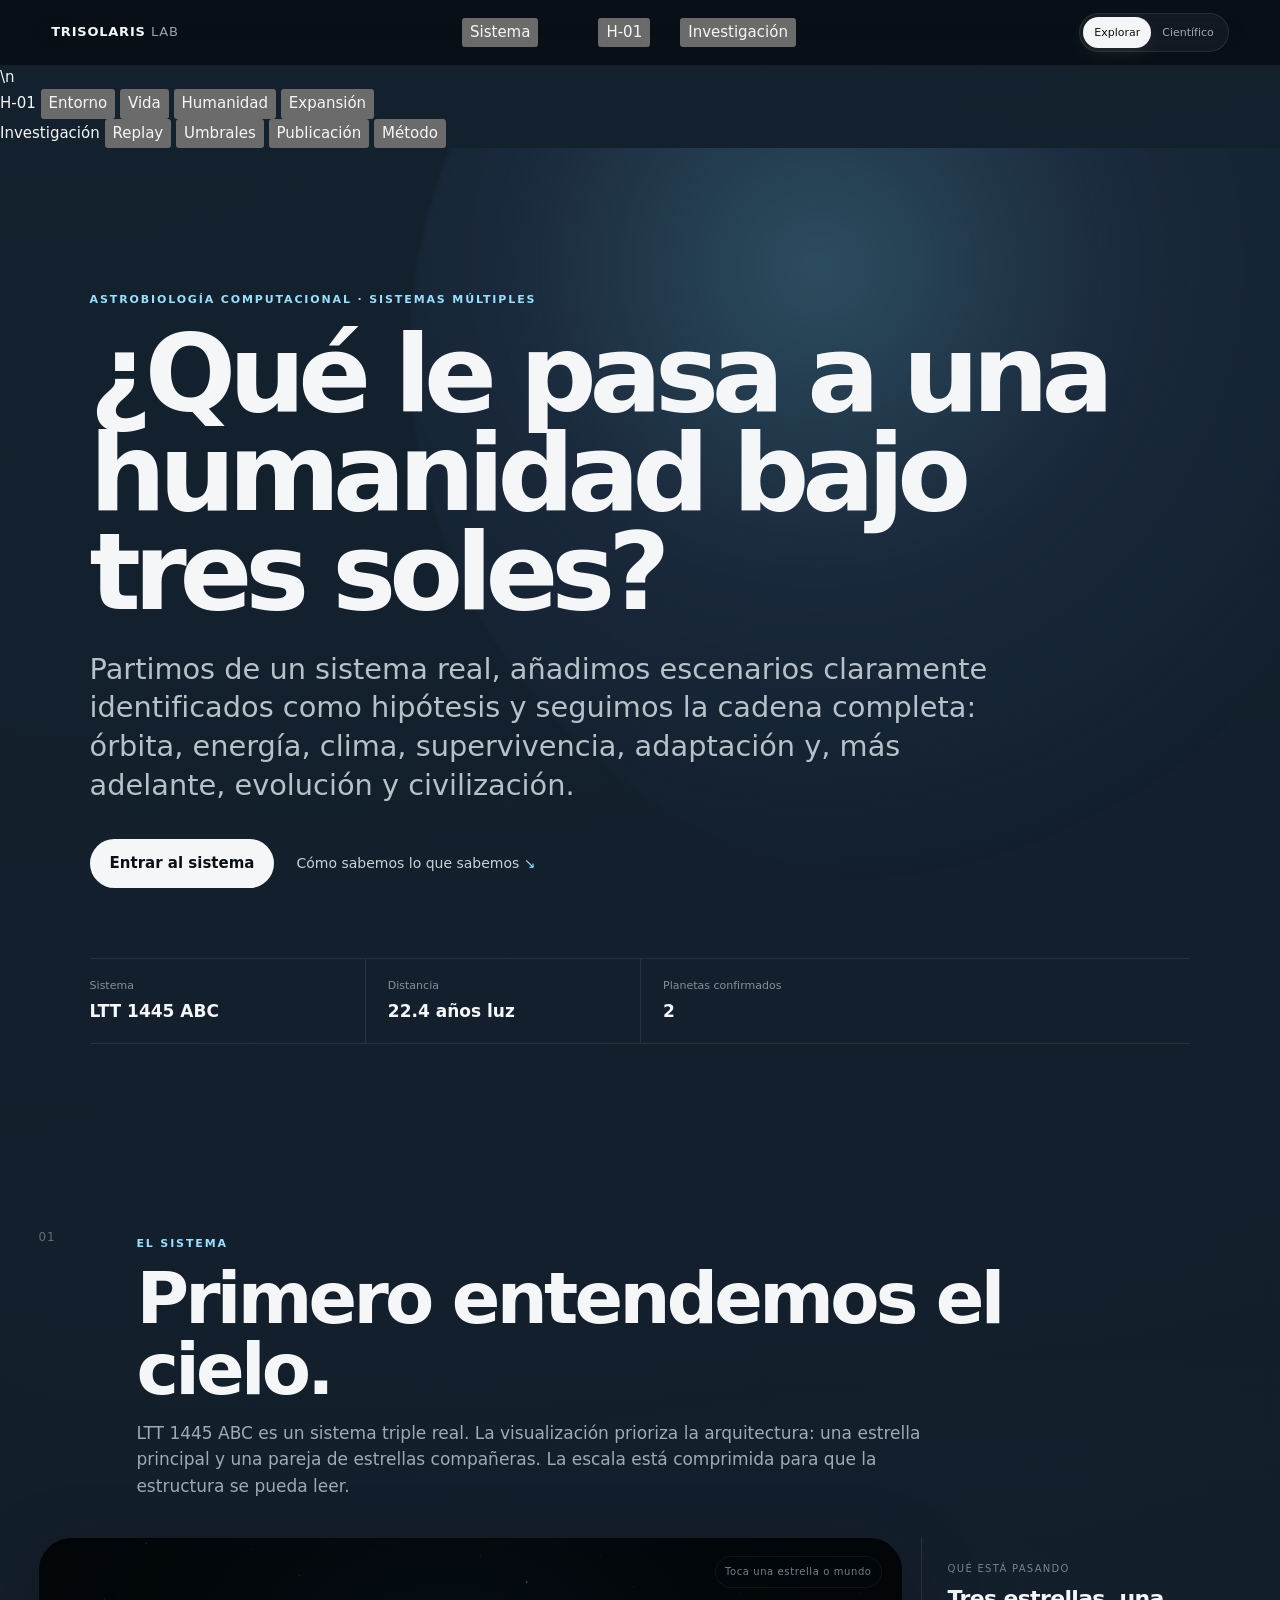
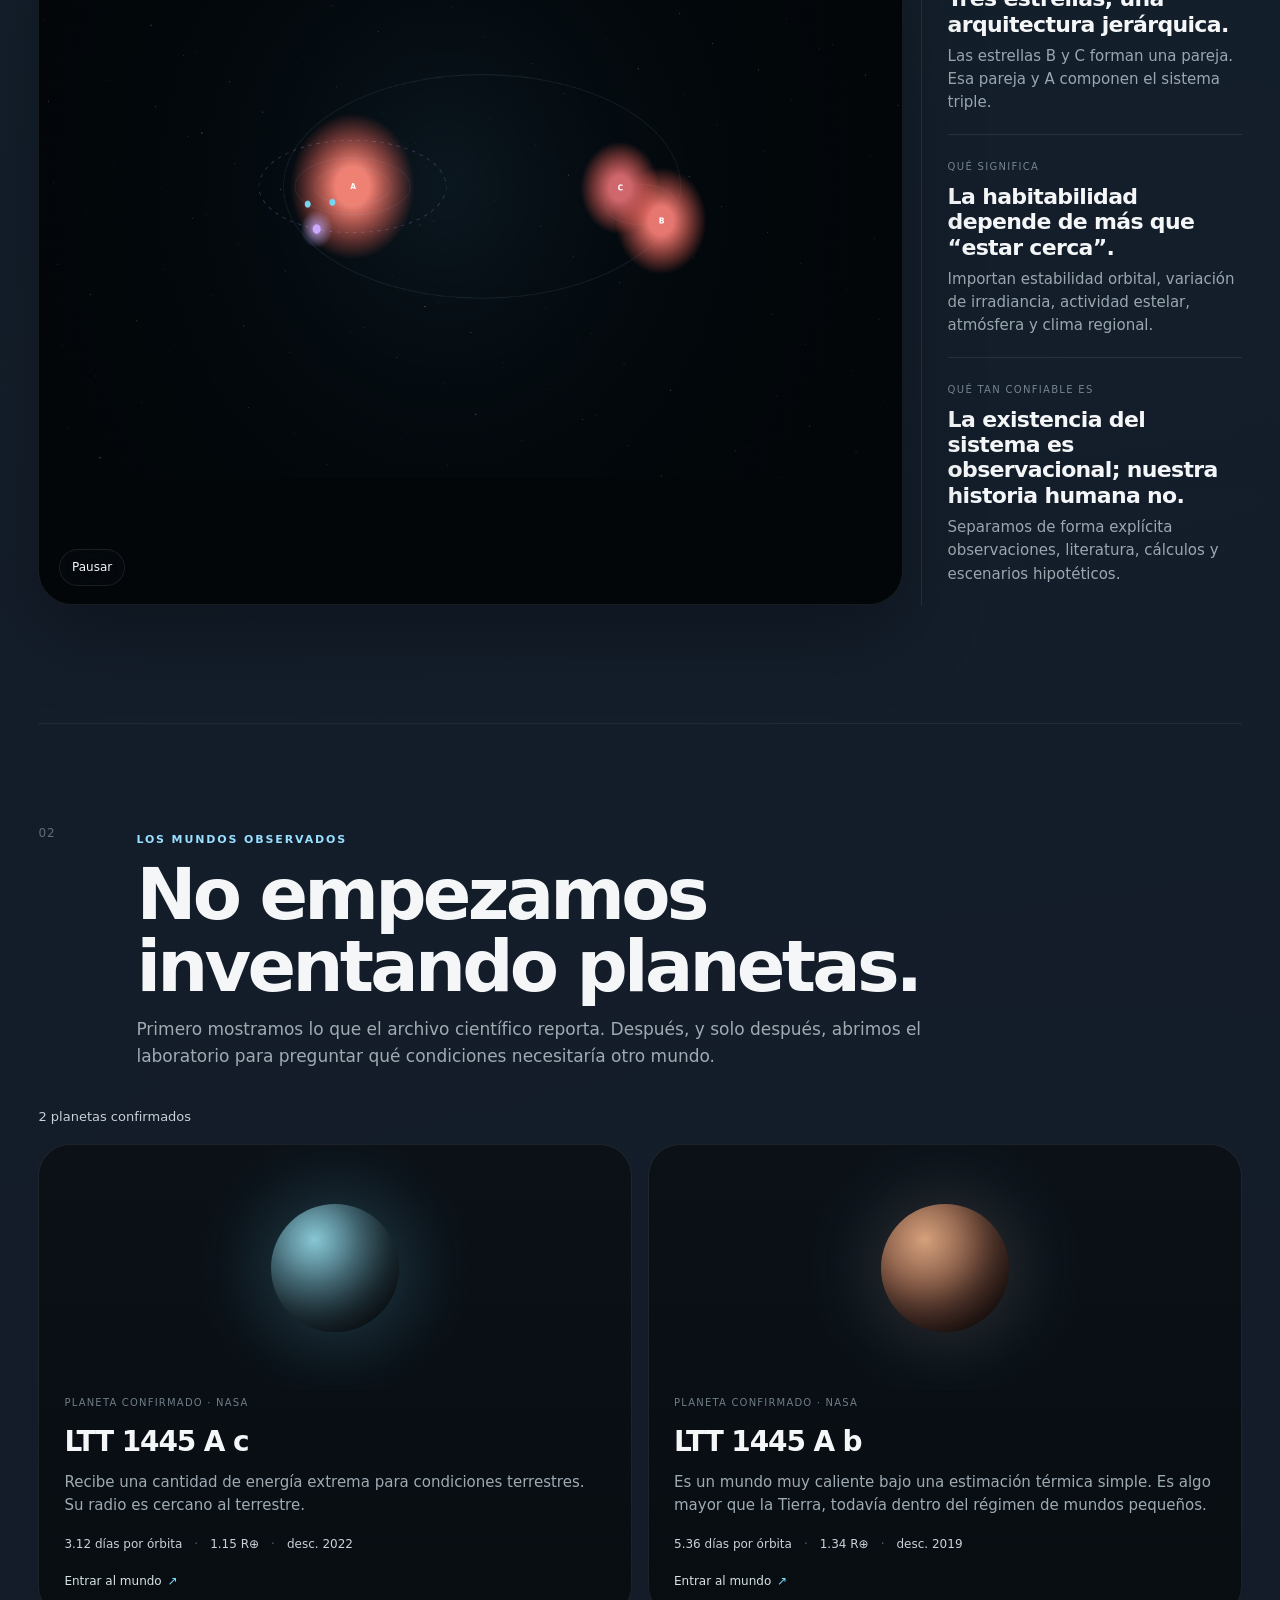
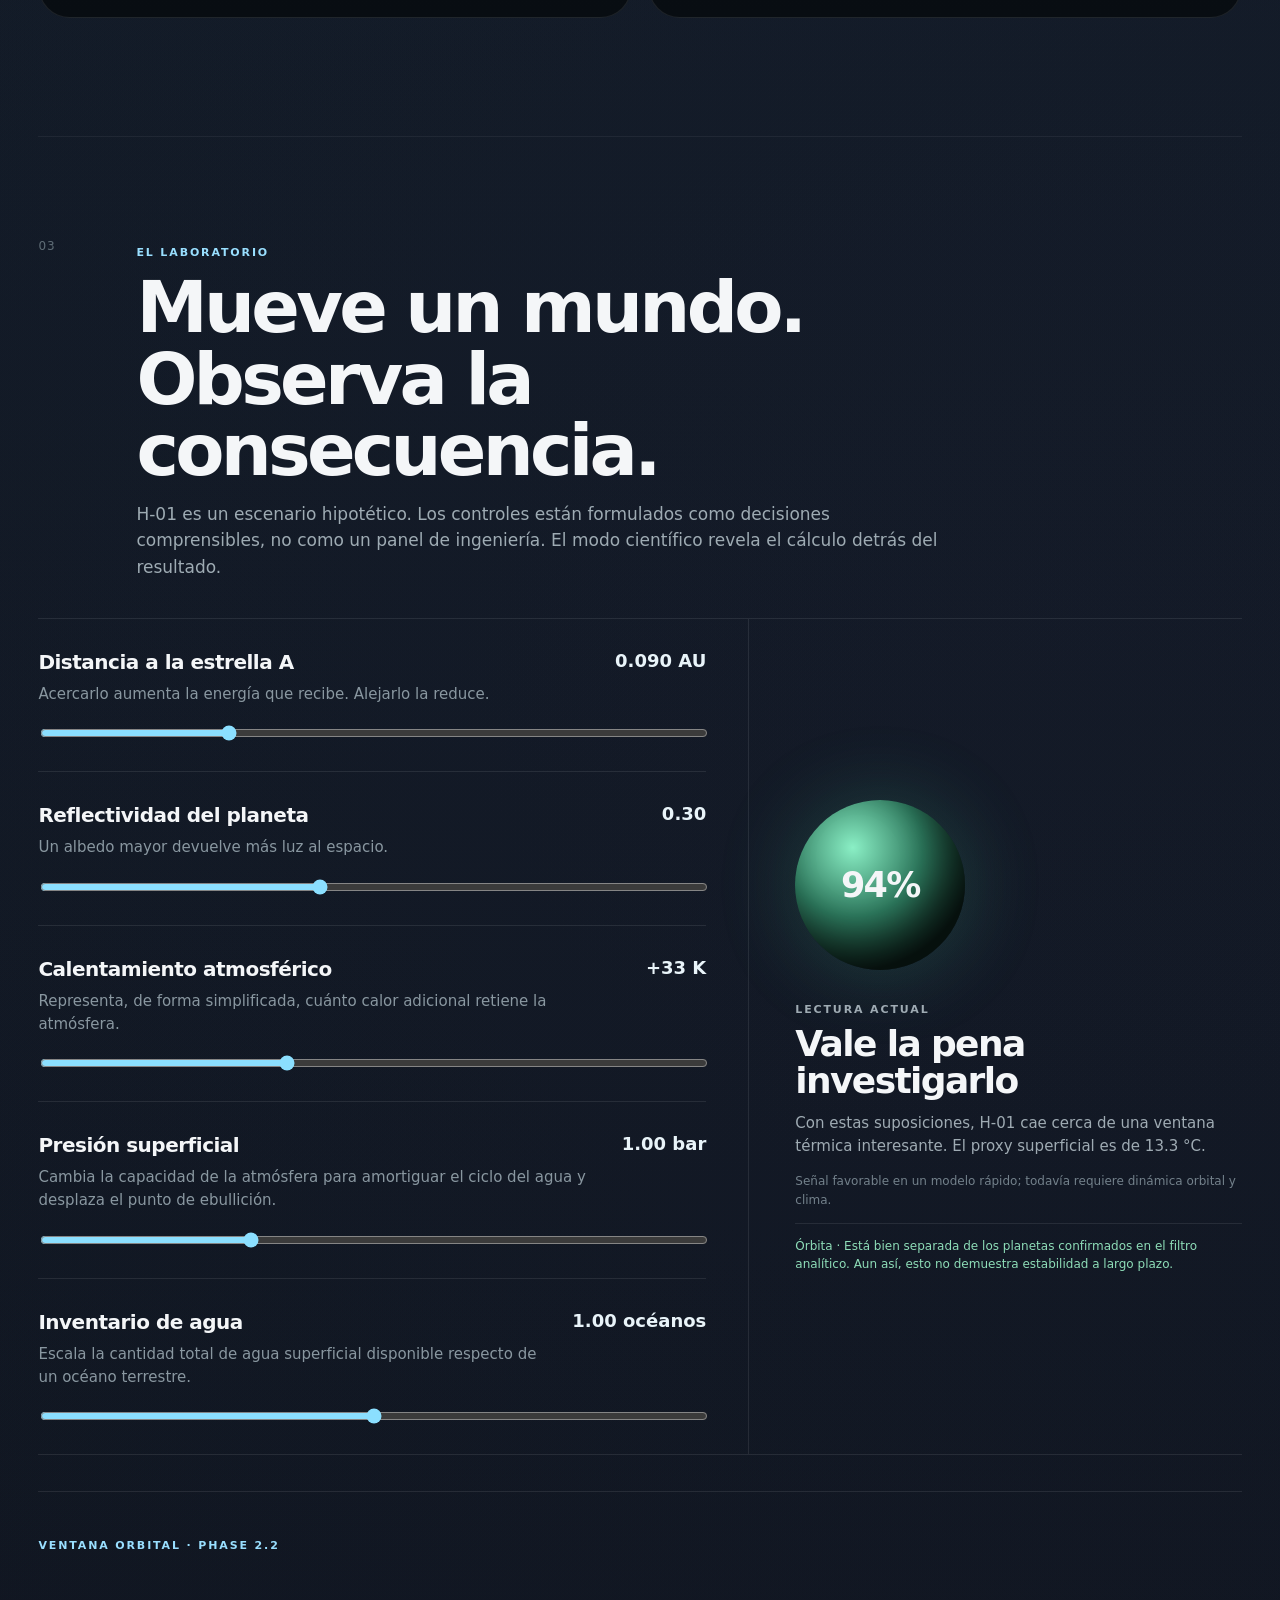
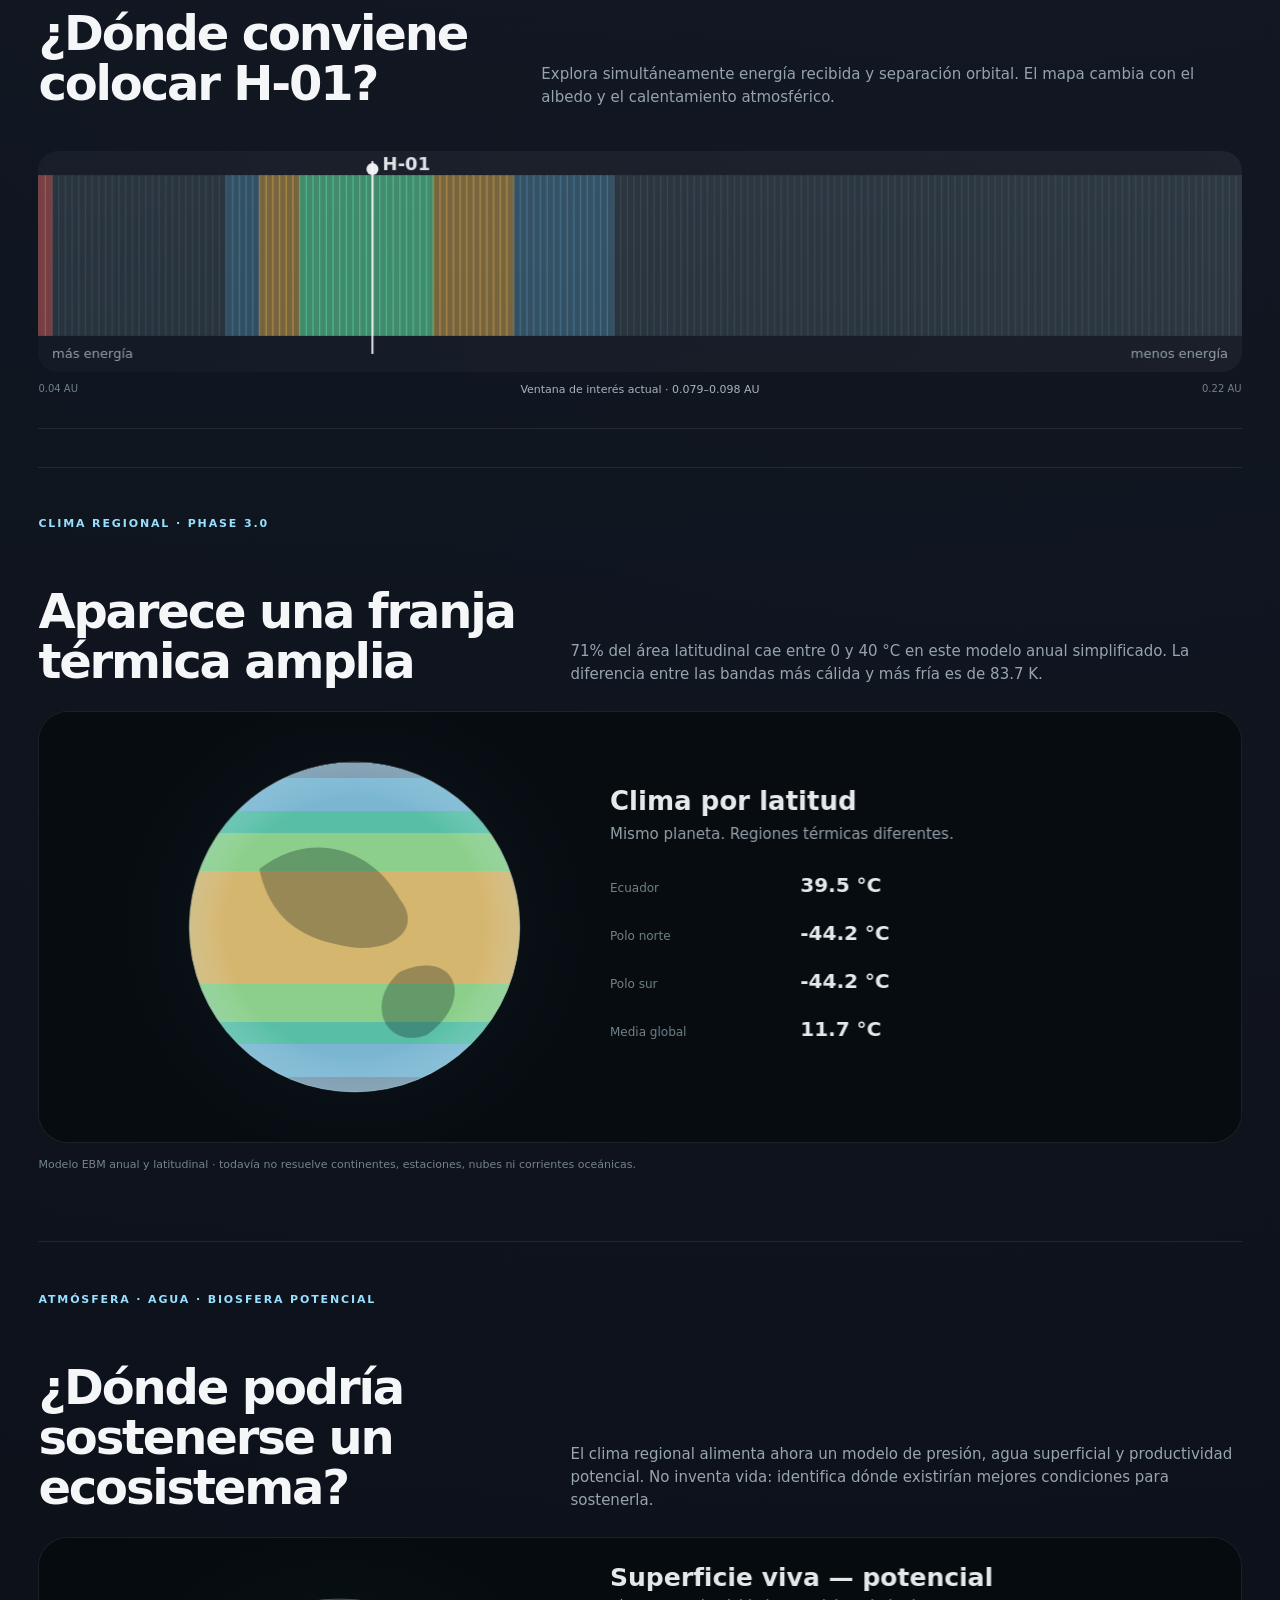
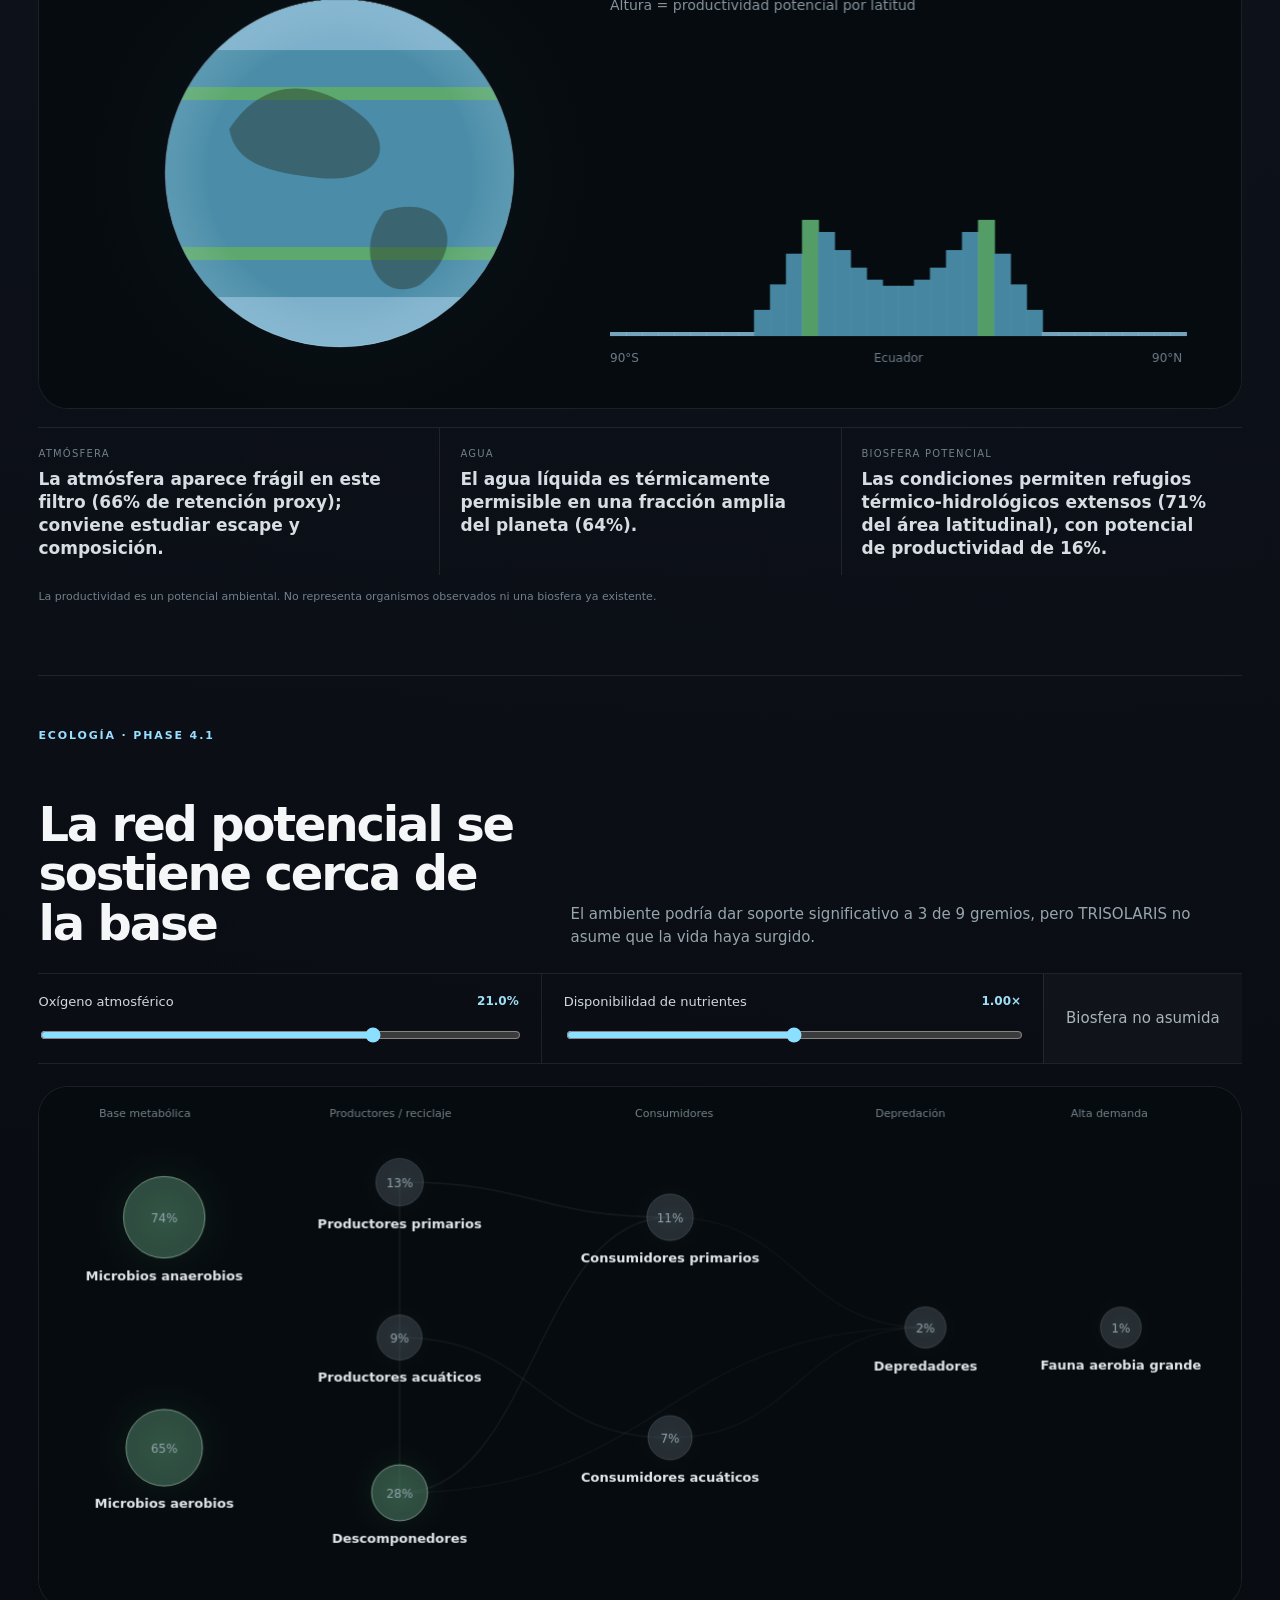
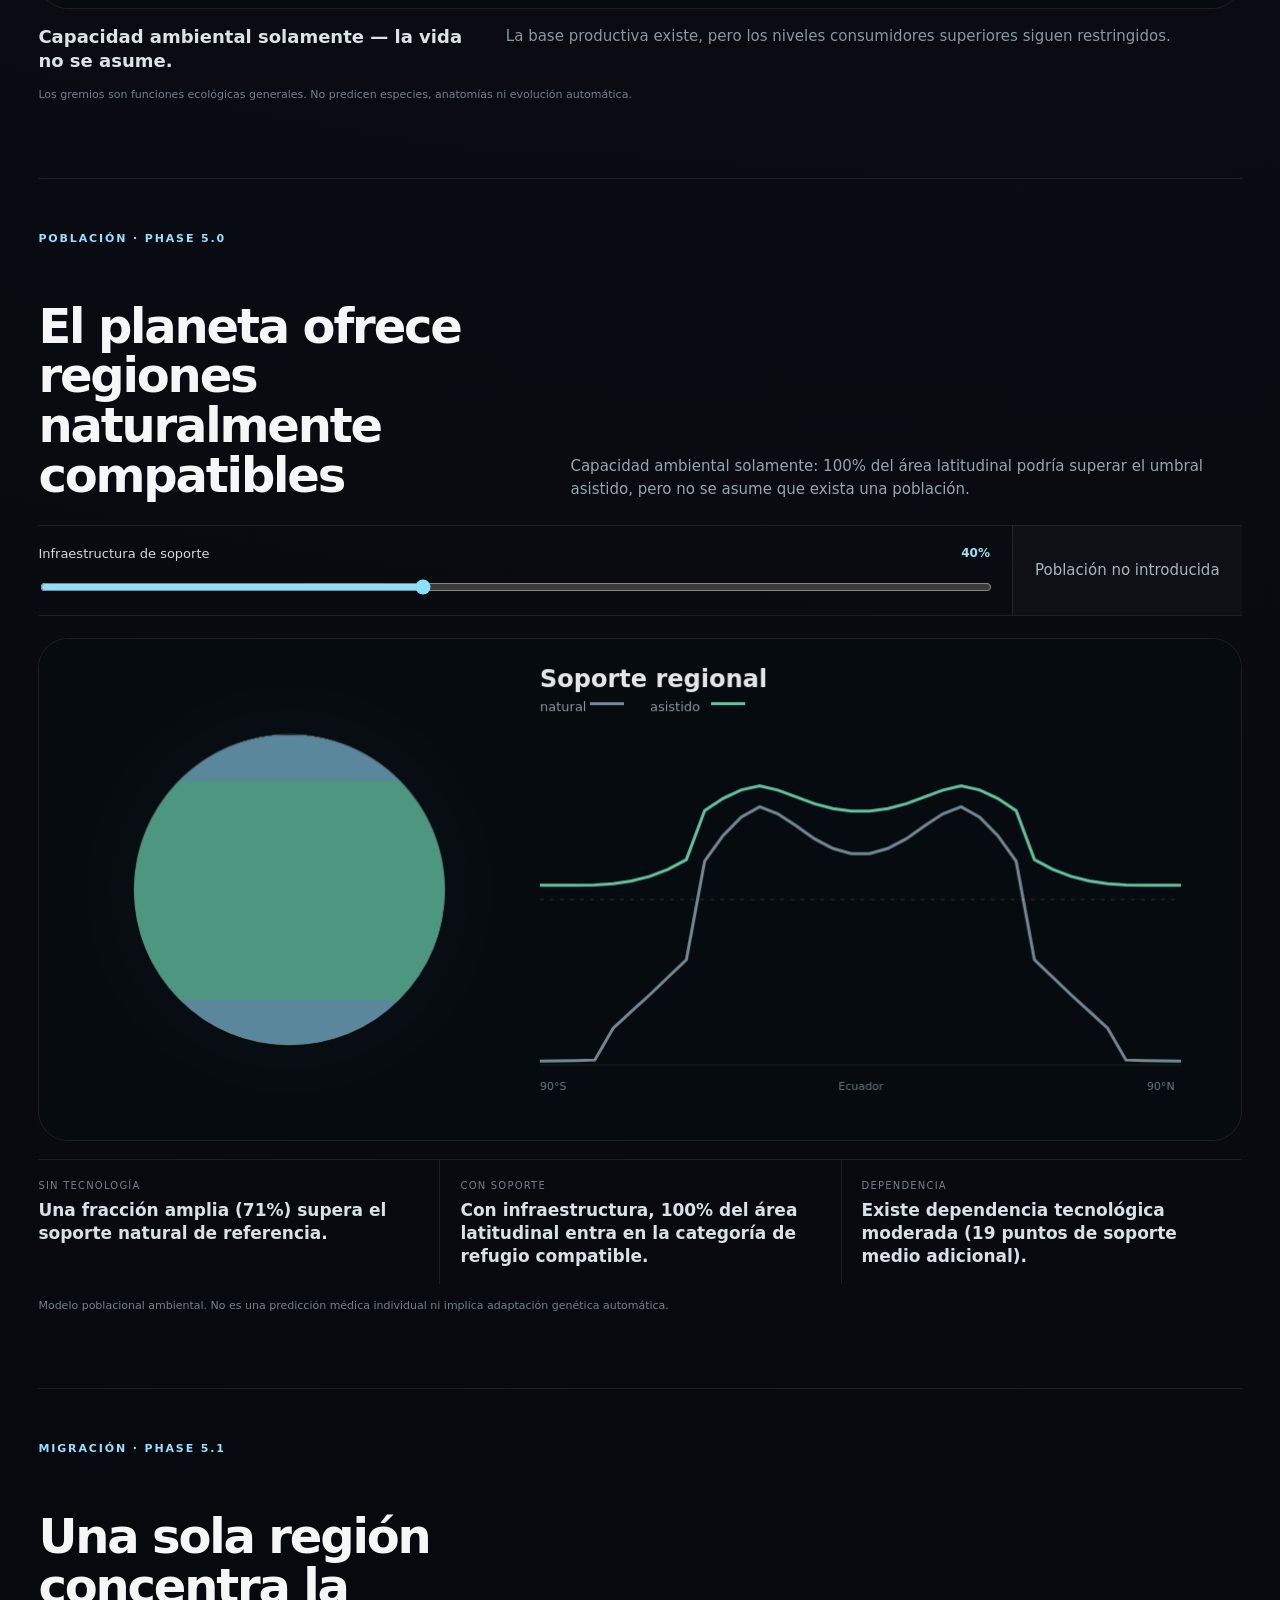
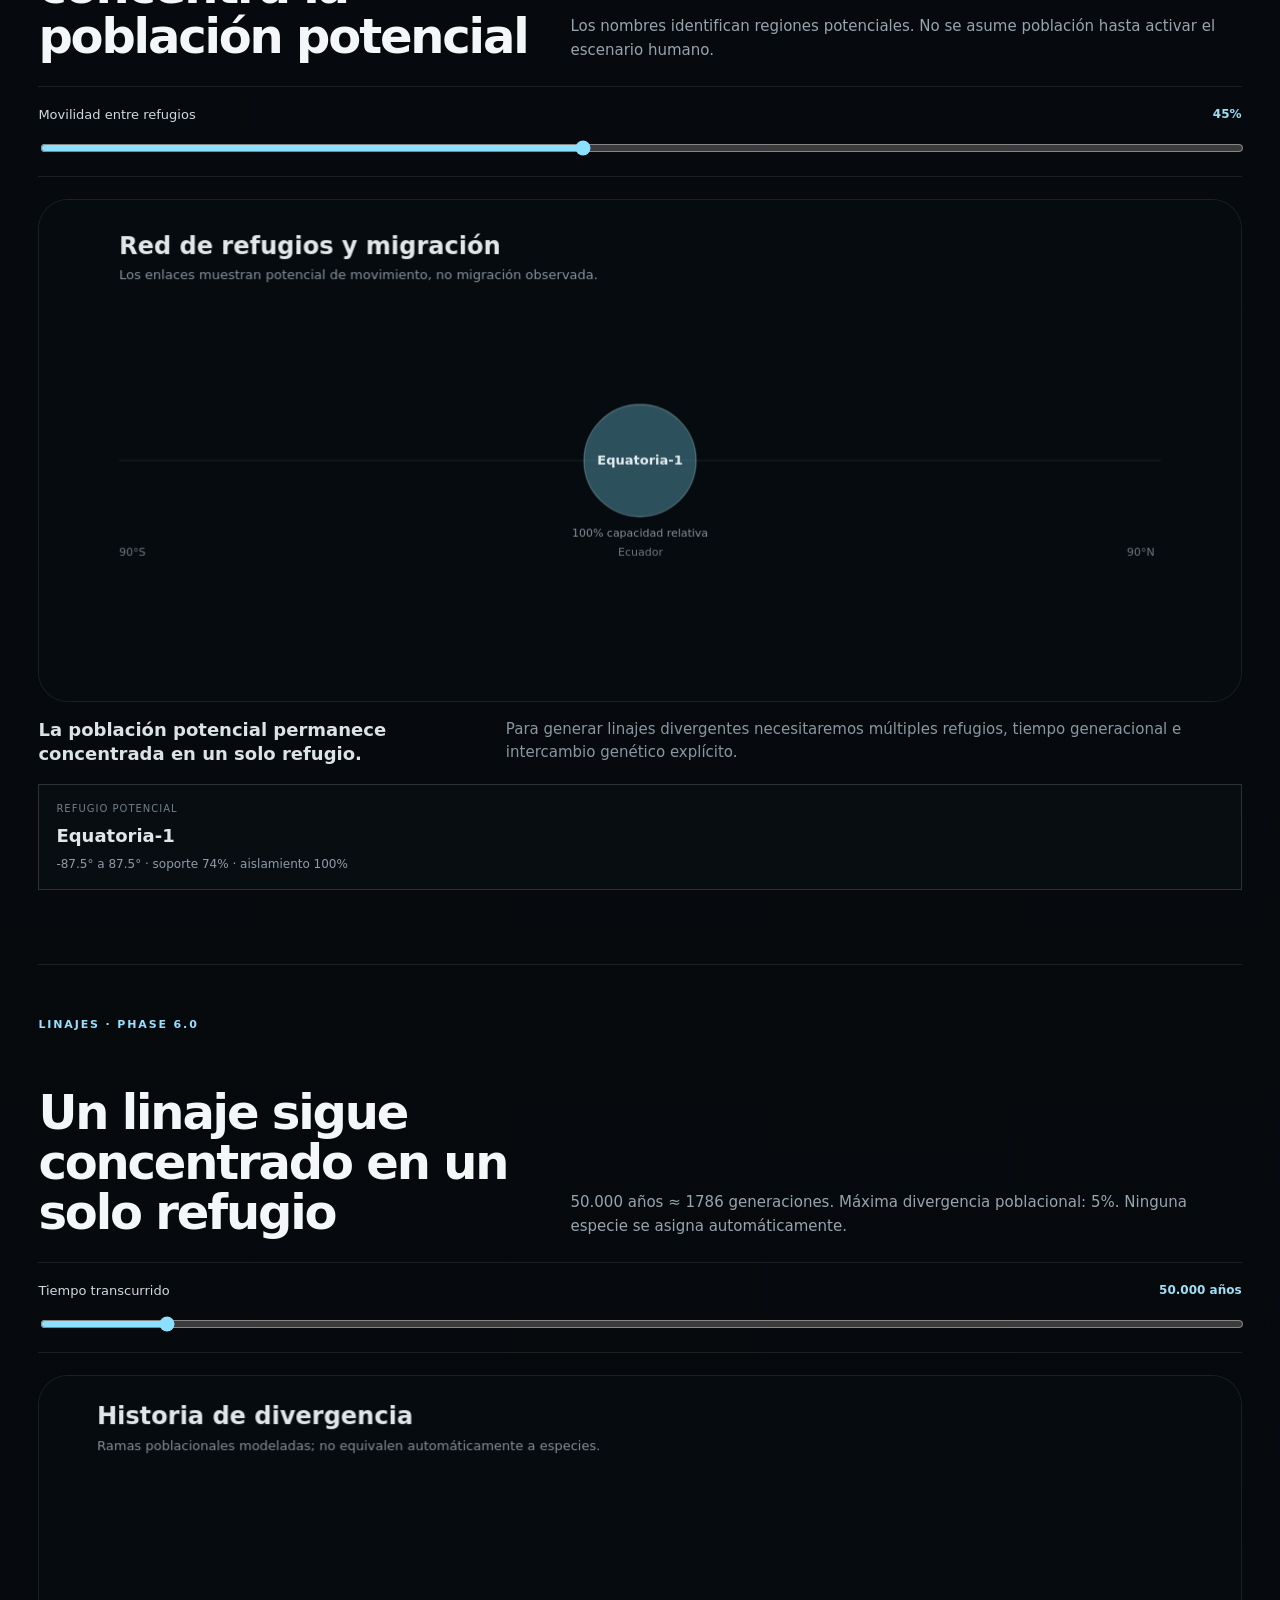
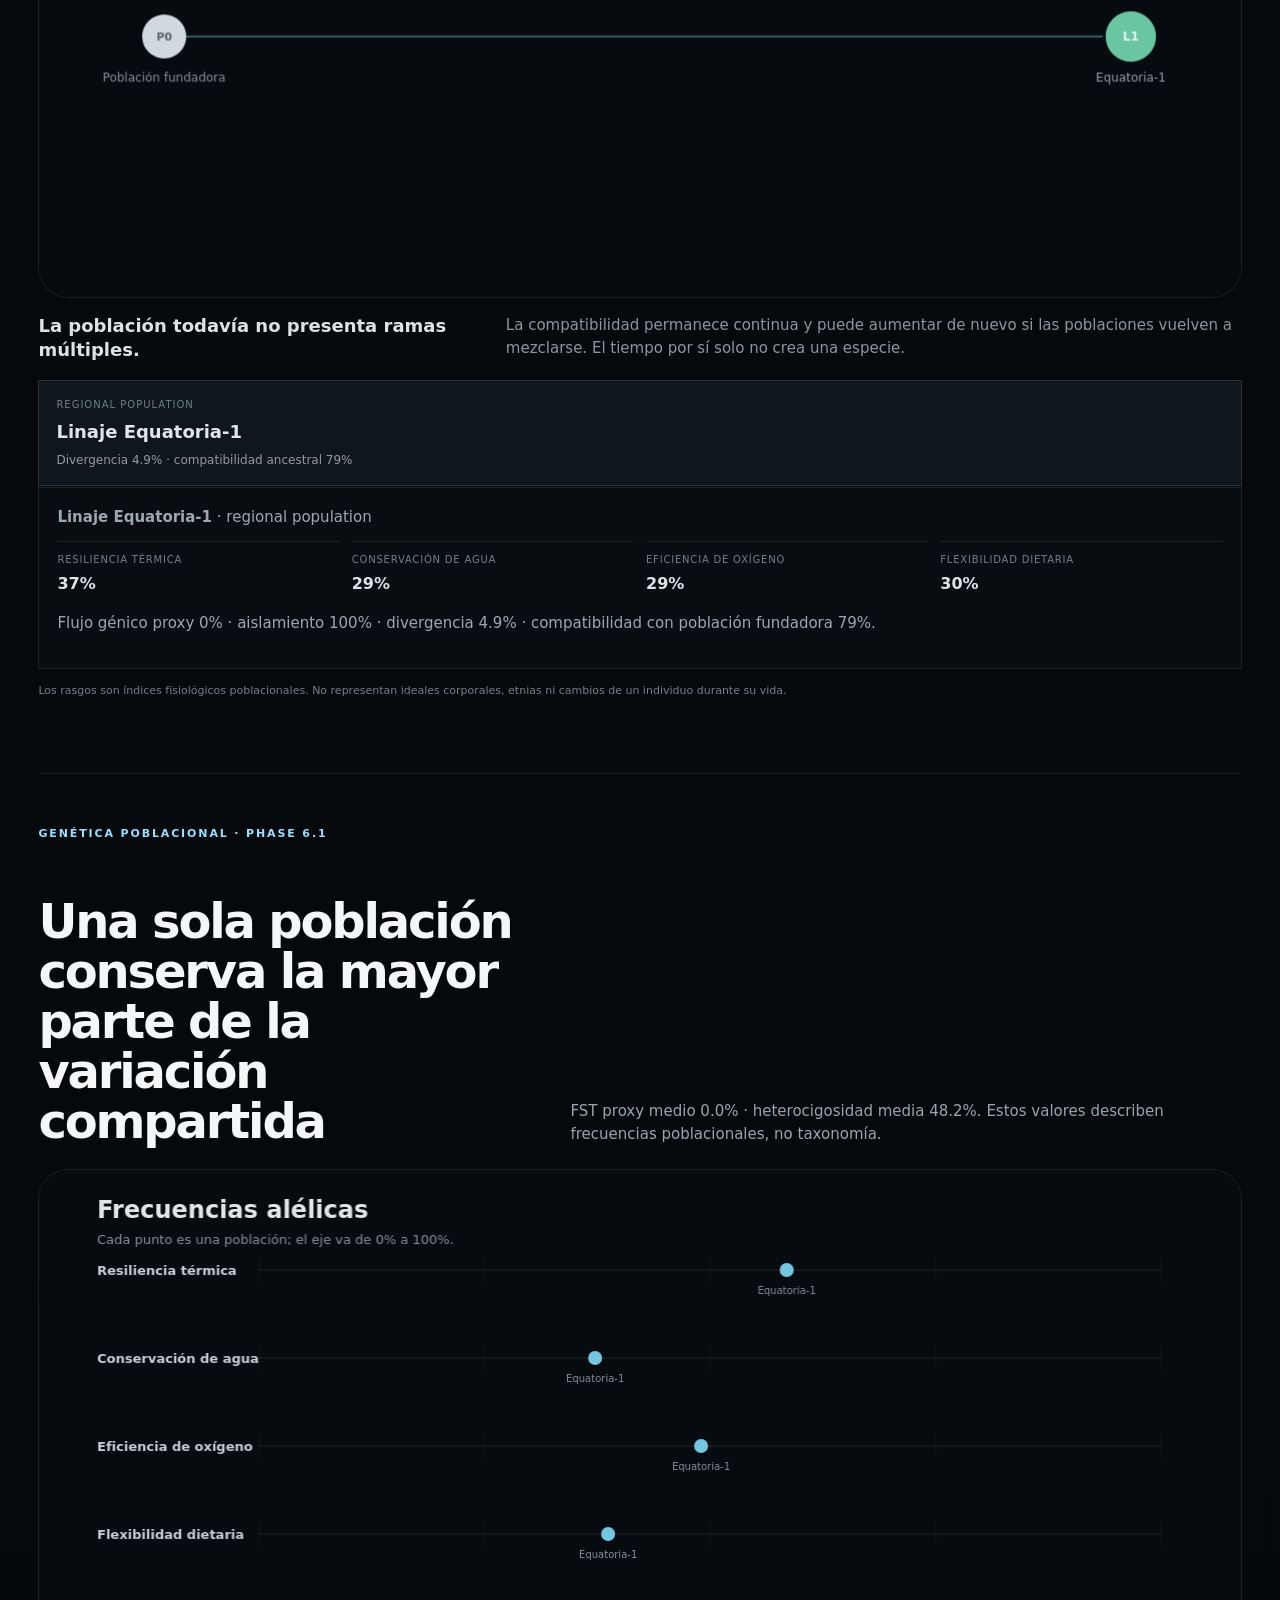
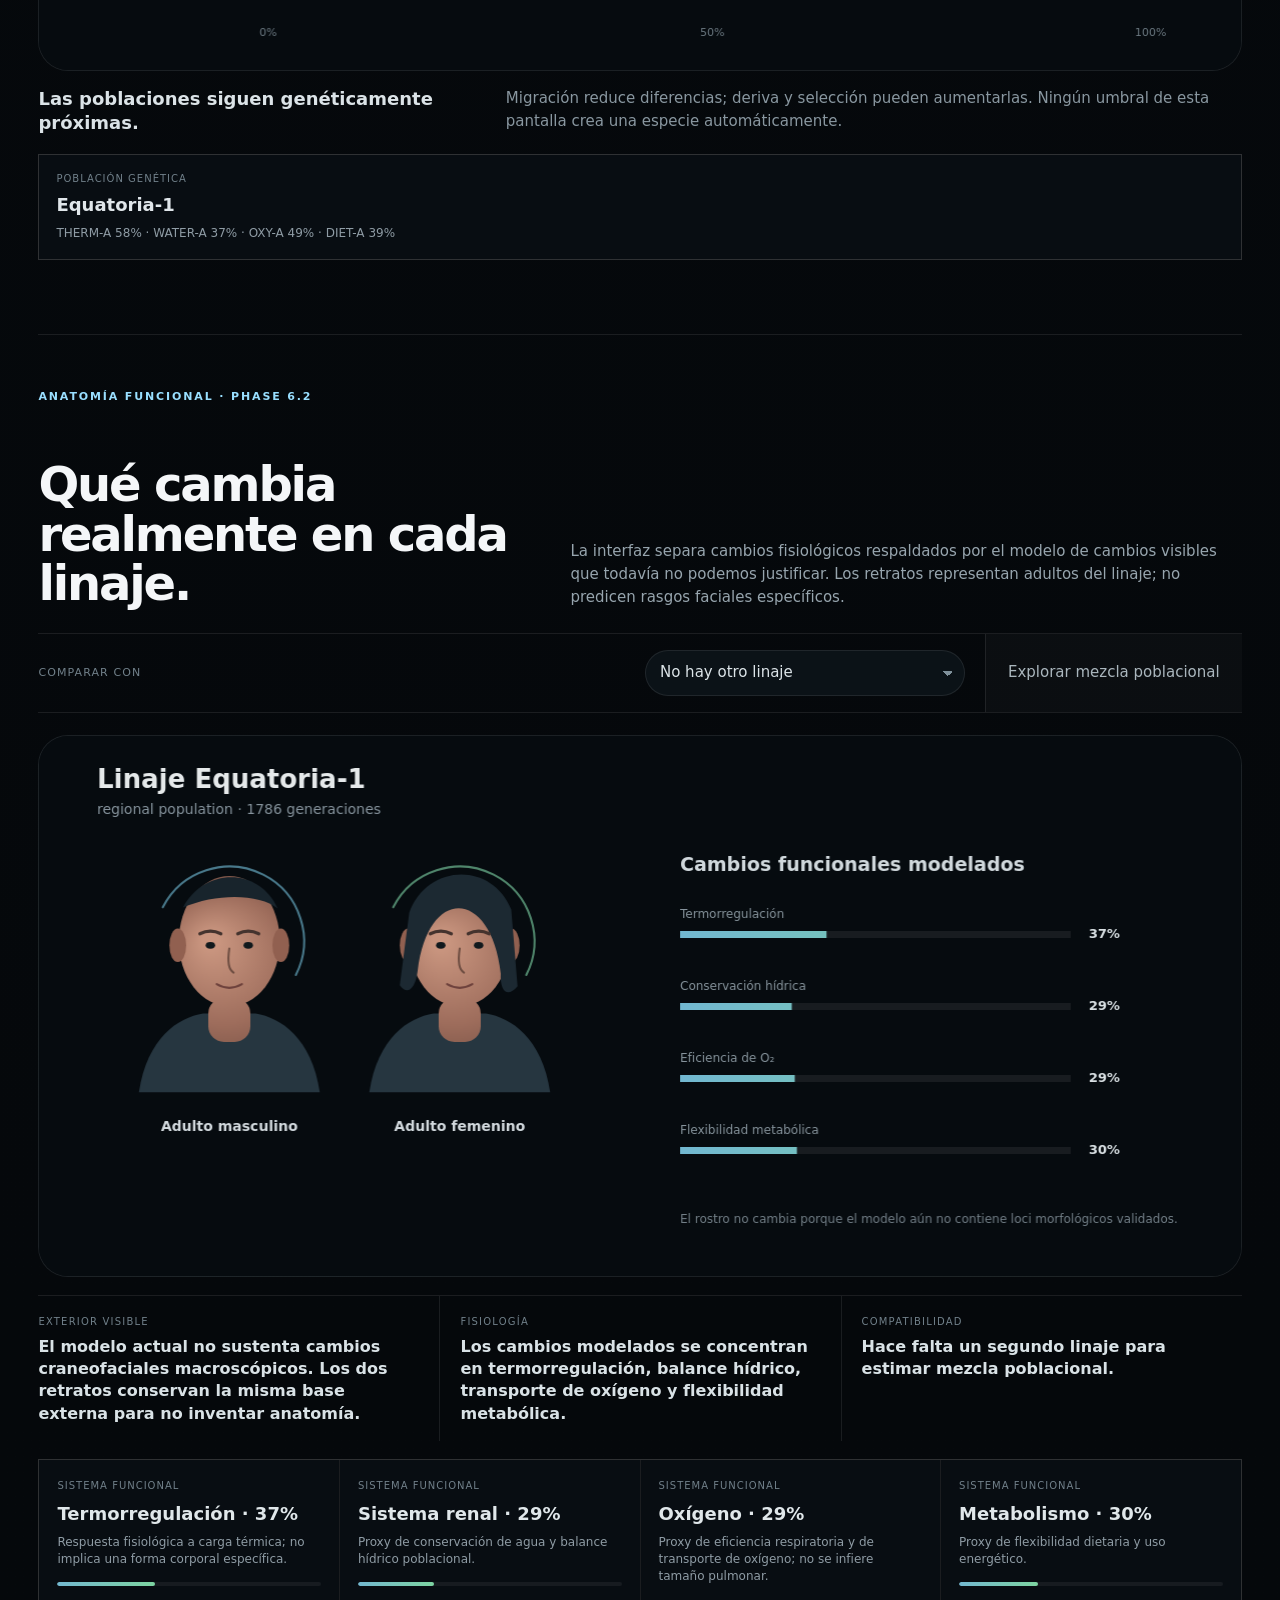
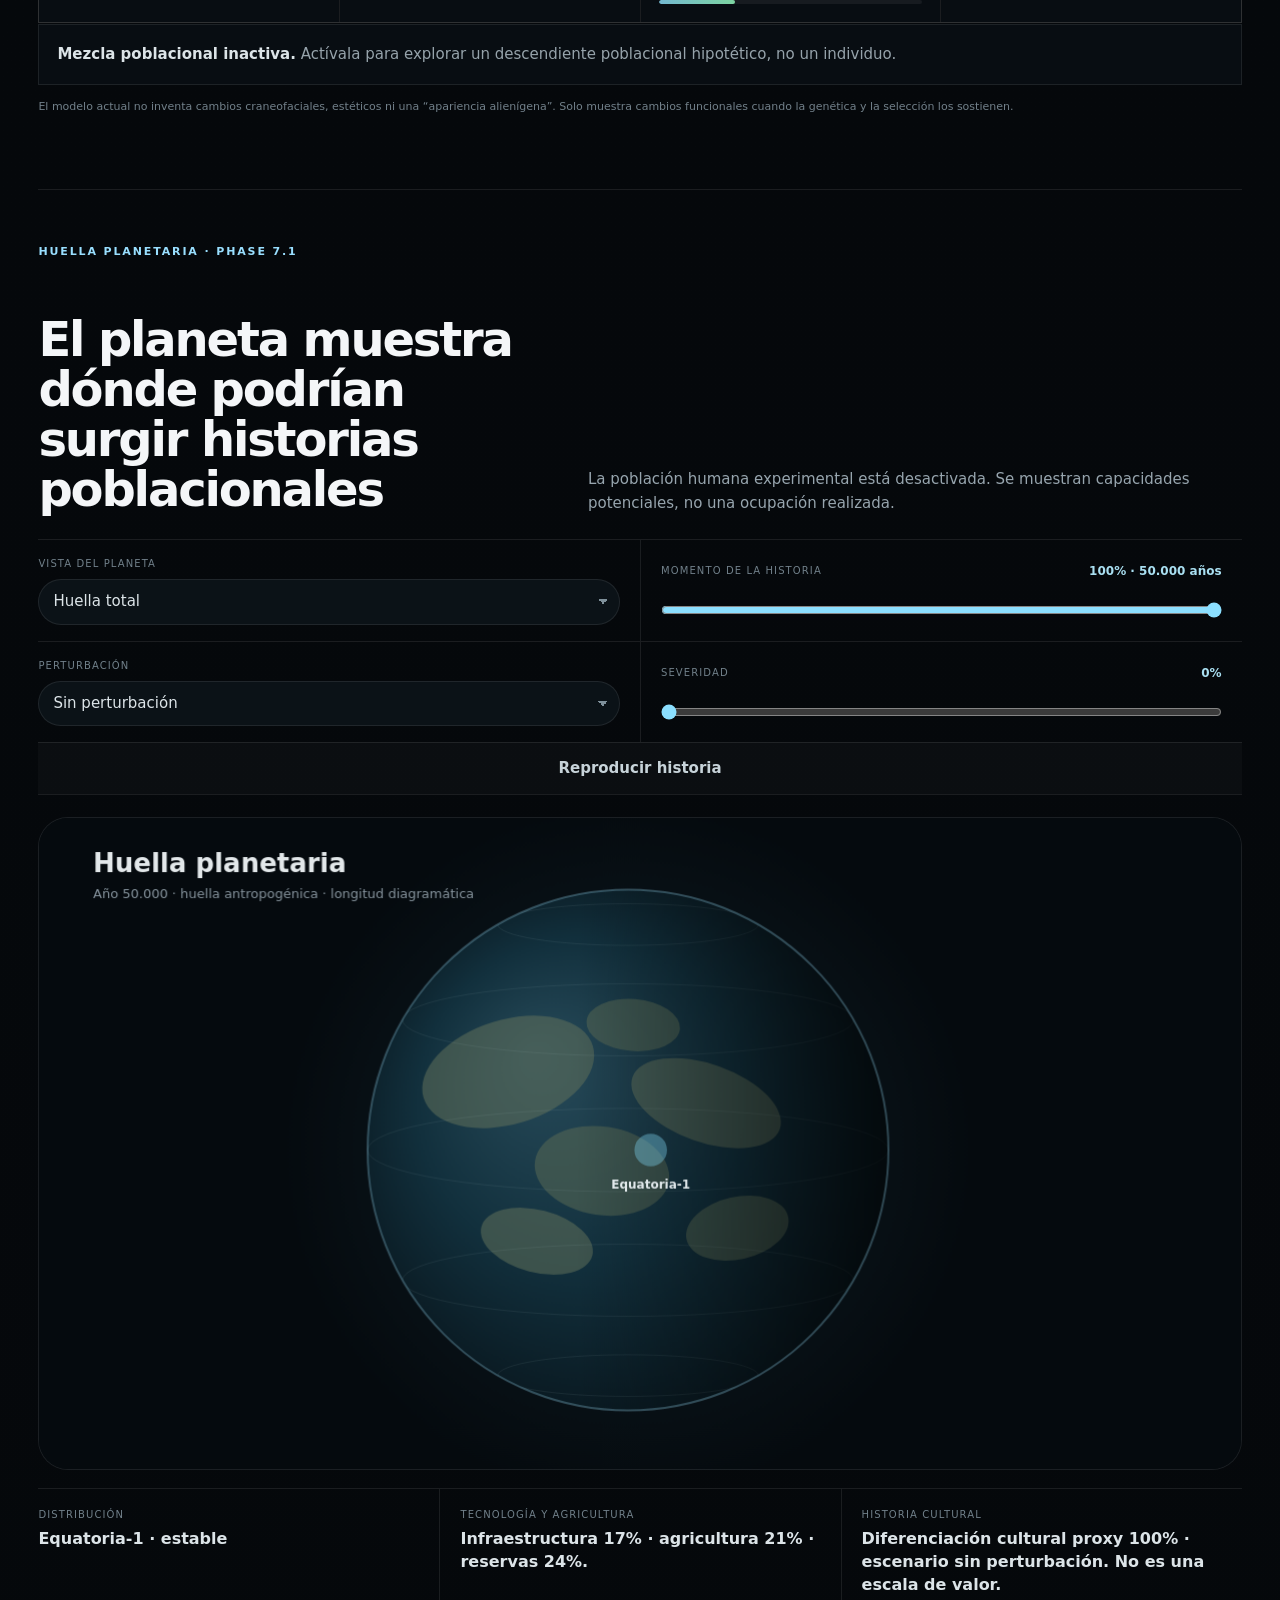
==== docs/index.html @ 130f7c87 "ux v4: add routed views and internal section tabs" ====
<!doctype html>
<html lang="es">
<head>
  <meta charset="utf-8" />
  <meta name="viewport" content="width=device-width,initial-scale=1,viewport-fit=cover" />
  <title>TRISOLARIS LAB — Ciencia para explorar</title>
  <meta name="description" content="Astrobiología y astroantropología computacional en sistemas estelares múltiples." />
  <meta name="theme-color" content="#f4f7f9" />
  <link rel="stylesheet" href="./styles.css?v=uxv4-20260925" />
</head>
<body data-mode="simple" data-app-view="system" data-h01-tab="environment" data-research-tab="replay">
  <nav class="siteNav" aria-label="Navegación principal">
    <a class="wordmark" href="#inicio">TRISOLARIS <span>LAB</span></a>
    <div class="navCenter appViewNav" aria-label="Contexto de exploración">
      <button type="button" class="appViewBtn active" data-app-view="system">Sistema</button>
      <div id="navPlanetButtons" class="navPlanetButtons"></div>
      <button type="button" class="appViewBtn" data-app-view="h01">H-01</button>
      <button type="button" class="appViewBtn" data-app-view="research">Investigación</button>
    </div>
    <div class="viewControl" aria-label="Nivel de detalle">
      <button class="modeBtn active" data-mode="simple">Explorar</button>
      <button class="modeBtn" data-mode="scientific">Científico</button>
    </div>
  </nav>\n
  <div id="subViewNav" class="subViewNav">
    <div class="subViewInner" data-subnav-for="h01">
      <span>H-01</span>
      <button type="button" data-h01-tab="environment" class="active">Entorno</button>
      <button type="button" data-h01-tab="life">Vida</button>
      <button type="button" data-h01-tab="humanity">Humanidad</button>
      <button type="button" data-h01-tab="expansion">Expansión</button>
    </div>
    <div class="subViewInner" data-subnav-for="research">
      <span>Investigación</span>
      <button type="button" data-research-tab="replay" class="active">Replay</button>
      <button type="button" data-research-tab="thresholds">Umbrales</button>
      <button type="button" data-research-tab="publication">Publicación</button>
      <button type="button" data-research-tab="method">Método</button>
    </div>
  </div>


  <header id="inicio" class="hero" data-view="system">
    <div class="heroGlow" aria-hidden="true"></div>
    <div class="heroCopy">
      <p class="overline">ASTROBIOLOGÍA COMPUTACIONAL · SISTEMAS MÚLTIPLES</p>
      <h1>¿Qué le pasa a una humanidad bajo tres soles?</h1>
      <p class="heroLead">
        Partimos de un sistema real, añadimos escenarios claramente identificados como hipótesis y seguimos la cadena completa:
        órbita, energía, clima, supervivencia, adaptación y, más adelante, evolución y civilización.
      </p>
      <div class="heroCtas">
        <a class="ctaPrimary" href="#sistema">Entrar al sistema</a>
        <a class="ctaText" href="#evidencia">Cómo sabemos lo que sabemos <span>↘</span></a>
      </div>
    </div>

    <div class="heroFacts" aria-label="Resumen del sistema">
      <div><span>Sistema</span><strong id="heroSystem">LTT 1445 ABC</strong></div>
      <div><span>Distancia</span><strong id="heroDistance">—</strong></div>
      <div><span>Planetas confirmados</span><strong id="heroPlanetCount">—</strong></div>
      <div class="scientific-only"><span>Estado de datos</span><strong id="heroDataState">—</strong></div>
    </div>
  </header>

  <main>
    <section id="sistema" class="chapter" data-view="system">
      <div class="chapterIntro">
        <p class="chapterNumber">01</p>
        <div>
          <p class="eyebrow">EL SISTEMA</p>
          <h2>Primero entendemos el cielo.</h2>
          <p>
            LTT 1445 ABC es un sistema triple real. La visualización prioriza la arquitectura: una estrella principal
            y una pareja de estrellas compañeras. La escala está comprimida para que la estructura se pueda leer.
          </p>
        </div>
      </div>

      <div class="systemExperience">
        <div class="systemVisual">
          <canvas id="systemCanvas" width="1500" height="800" aria-label="Visualización dinámica del sistema LTT 1445 ABC"></canvas>
          <div class="visualChrome">
            <button id="pauseBtn" class="quietButton">Pausar</button>
            <span class="scientific-only">Escala visual comprimida · no a escala</span>
          </div>
        </div>

        <aside class="contextRail">
          <article>
            <span>Qué está pasando</span>
            <h3>Tres estrellas, una arquitectura jerárquica.</h3>
            <p>Las estrellas B y C forman una pareja. Esa pareja y A componen el sistema triple.</p>
          </article>
          <article>
            <span>Qué significa</span>
            <h3>La habitabilidad depende de más que “estar cerca”.</h3>
            <p>Importan estabilidad orbital, variación de irradiancia, actividad estelar, atmósfera y clima regional.</p>
          </article>
          <article>
            <span>Qué tan confiable es</span>
            <h3>La existencia del sistema es observacional; nuestra historia humana no.</h3>
            <p>Separamos de forma explícita observaciones, literatura, cálculos y escenarios hipotéticos.</p>
          </article>
        </aside>
      </div>

      <section id="objectFocus" class="objectFocus" hidden aria-live="polite">
        <button id="focusClose" class="focusBack">← Volver al sistema</button>
        <div class="focusStory">
          <div class="focusIdentity">
            <p id="focusKicker" class="eyebrow">OBJETO</p>
            <h3 id="focusName">—</h3>
            <p id="focusNarrative">—</p>
          </div>
          <div id="focusFacts" class="focusFacts"></div>
        </div>
        <div id="focusScience" class="focusScience scientific-only"></div>
      </section>

      <div class="technicalSheet scientific-only">
        <div class="sheetHeading">
          <div>
            <span class="evidenceMark literature">Literatura</span>
            <h3>Parámetros del sistema</h3>
          </div>
          <p>Valores usados por la interfaz. La procedencia se conserva en el repositorio.</p>
        </div>
        <div id="systemStats" class="metricGrid"></div>
        <div id="dataNote" class="methodNote"></div>
      </div>
    </section>

    <section id="mundos" class="chapter worldsChapter" data-view="system observed">
      <div class="chapterIntro">
        <p class="chapterNumber">02</p>
        <div>
          <p class="eyebrow">LOS MUNDOS OBSERVADOS</p>
          <h2 id="worldsTitle">No empezamos inventando planetas.</h2>
          <p>
            Primero mostramos lo que el archivo científico reporta. Después, y solo después, abrimos el laboratorio
            para preguntar qué condiciones necesitaría otro mundo.
          </p>
        </div>
      </div>

      <div class="worldCountLine">
        <span id="planetCount">0 planetas</span>
        <span class="scientific-only" id="syncBadge">Cargando fuente oficial…</span>
      </div>

      <div id="planetCards" class="worldGallery"></div>

      <div class="technicalSheet scientific-only">
        <div class="sheetHeading">
          <div>
            <span class="evidenceMark observed">Observado</span>
            <h3>Registro técnico de planetas</h3>
          </div>
          <p>NASA Exoplanet Archive · tabla <code>ps</code></p>
        </div>
        <div id="planetTable" class="tableWrap"></div>
      </div>
    </section>

    <section id="experimento" class="chapter experimentChapter" data-view="h01 research">
      <div class="chapterIntro" data-h01-section="environment">
        <p class="chapterNumber">03</p>
        <div>
          <p class="eyebrow">EL LABORATORIO</p>
          <h2>Mueve un mundo. Observa la consecuencia.</h2>
          <p>
            H-01 es un escenario hipotético. Los controles están formulados como decisiones comprensibles, no como
            un panel de ingeniería. El modo científico revela el cálculo detrás del resultado.
          </p>
        </div>
      </div>

      <div class="labSurface" data-h01-section="environment">
        <div class="controlsColumn">
          <label class="controlRow">
            <div>
              <strong>Distancia a la estrella A</strong>
              <p>Acercarlo aumenta la energía que recibe. Alejarlo la reduce.</p>
            </div>
            <output id="axisOut"></output>
            <input id="axis" type="range" min="0.04" max="0.22" step="0.001" />
          </label>

          <label class="controlRow">
            <div>
              <strong>Reflectividad del planeta</strong>
              <p>Un albedo mayor devuelve más luz al espacio.</p>
            </div>
            <output id="albedoOut"></output>
            <input id="albedo" type="range" min="0.05" max="0.65" step="0.01" />
          </label>

          <label class="controlRow">
            <div>
              <strong>Calentamiento atmosférico</strong>
              <p>Representa, de forma simplificada, cuánto calor adicional retiene la atmósfera.</p>
            </div>
            <output id="greenhouseOut"></output>
            <input id="greenhouse" type="range" min="0" max="90" step="1" />
          </label>

          <label class="controlRow">
            <div>
              <strong>Presión superficial</strong>
              <p>Cambia la capacidad de la atmósfera para amortiguar el ciclo del agua y desplaza el punto de ebullición.</p>
            </div>
            <output id="pressureOut"></output>
            <input id="pressure" type="range" min="0.10" max="3.00" step="0.05" value="1.00" />
          </label>

          <label class="controlRow">
            <div>
              <strong>Inventario de agua</strong>
              <p>Escala la cantidad total de agua superficial disponible respecto de un océano terrestre.</p>
            </div>
            <output id="waterOut"></output>
            <input id="water" type="range" min="0.00" max="2.00" step="0.05" value="1.00" />
          </label>
        </div>

        <div class="outcome">
          <div class="planetResult" id="habitOrb"><span id="habitScore">—</span></div>
          <div>
            <p class="eyebrow">LECTURA ACTUAL</p>
            <h3 id="candidateHeadline">Calculando…</h3>
            <p id="candidatePlain">Ajusta los controles para explorar el escenario.</p>
            <p class="confidenceSentence" id="confidenceSentence">Esto todavía no es una predicción climática.</p>
            <p class="dynamicsSentence" id="orbitSentence">Calculando el filtro orbital preliminar…</p>
          </div>
        </div>
      </div>

      <div class="technicalSheet scientific-only" data-h01-section="environment">
        <div class="sheetHeading">
          <div>
            <span class="evidenceMark derived">Derivado</span>
            <h3>Qué calculó TRISOLARIS</h3>
          </div>
          <p>Heurística rápida · no equivale a una simulación climática 3D.</p>
        </div>
        <div id="candidateStats" class="metricGrid"></div>
        <div id="candidateWhy" class="methodNote"></div>
      </div>

      <section class="orbitWindow" data-h01-section="environment" aria-labelledby="orbitWindowTitle">
        <div class="orbitWindowIntro">
          <p class="eyebrow">VENTANA ORBITAL · PHASE 2.2</p>
          <h3 id="orbitWindowTitle">¿Dónde conviene colocar H-01?</h3>
          <p id="orbitWindowSummary">Explora simultáneamente energía recibida y separación orbital. El mapa cambia con el albedo y el calentamiento atmosférico.</p>
        </div>
        <div class="orbitMapWrap">
          <canvas id="orbitScanCanvas" width="1200" height="220" aria-label="Mapa interactivo de posiciones orbitales candidatas"></canvas>
          <div class="orbitScale">
            <span>0.04 AU</span>
            <span id="orbitBestWindow">Calculando ventana…</span>
            <span>0.22 AU</span>
          </div>
        </div>
      </section>

      <section class="climateWorld" data-h01-section="environment" aria-labelledby="climateHeadline">
        <div class="climateIntro">
          <p class="eyebrow">CLIMA REGIONAL · PHASE 3.0</p>
          <h3 id="climateHeadline">Un planeta no tiene una sola temperatura.</h3>
          <p id="climateText">TRISOLARIS divide H-01 en bandas latitudinales para mostrar dónde aparecen regiones frías, templadas y calientes bajo los supuestos actuales.</p>
        </div>
        <div class="climateStage">
          <canvas id="climateCanvas" width="1200" height="430" aria-label="Modelo climático latitudinal de H-01"></canvas>
        </div>
        <div id="climateMetrics" class="metricGrid scientific-only"></div>
        <p class="climateCaveat">Modelo EBM anual y latitudinal · todavía no resuelve continentes, estaciones, nubes ni corrientes oceánicas.</p>
      </section>

      <section class="surfaceSystems" data-h01-section="environment" aria-labelledby="surfaceHeadline">
        <div class="surfaceIntro">
          <p class="eyebrow">ATMÓSFERA · AGUA · BIOSFERA POTENCIAL</p>
          <h3 id="surfaceHeadline">¿Dónde podría sostenerse un ecosistema?</h3>
          <p id="surfaceText">El clima regional alimenta ahora un modelo de presión, agua superficial y productividad potencial. No inventa vida: identifica dónde existirían mejores condiciones para sostenerla.</p>
        </div>

        <div class="surfaceStage">
          <canvas id="surfaceCanvas" width="1200" height="470" aria-label="Mapa de agua y biosfera potencial de H-01"></canvas>
        </div>

        <div class="surfaceNarrative">
          <article>
            <span>Atmósfera</span>
            <strong id="atmoNarrative">Calculando retención y presión…</strong>
          </article>
          <article>
            <span>Agua</span>
            <strong id="waterNarrative">Calculando regiones líquidas y congeladas…</strong>
          </article>
          <article>
            <span>Biosfera potencial</span>
            <strong id="bioNarrative">Buscando refugios térmico-hidrológicos…</strong>
          </article>
        </div>

        <div id="surfaceMetrics" class="metricGrid scientific-only"></div>
        <p class="surfaceCaveat">La productividad es un potencial ambiental. No representa organismos observados ni una biosfera ya existente.</p>
      </section>

      <section class="ecologySystem" data-h01-section="life" aria-labelledby="ecologyHeadline">
        <div class="ecologyIntro">
          <p class="eyebrow">ECOLOGÍA · PHASE 4.1</p>
          <h3 id="ecologyHeadline">Condiciones para una cadena alimentaria.</h3>
          <p id="ecologyText">TRISOLARIS no asume que la vida aparezca por sí sola. Primero calcula qué gremios ecológicos podrían sostenerse si existiera una biosfera.</p>
        </div>

        <div class="ecologyControls">
          <label>
            <span>Oxígeno atmosférico</span>
            <output id="oxygenOut">21%</output>
            <input id="oxygen" type="range" min="0" max="30" step="0.5" value="21" />
          </label>
          <label>
            <span>Disponibilidad de nutrientes</span>
            <output id="nutrientOut">1.00×</output>
            <input id="nutrients" type="range" min="0" max="2" step="0.05" value="1" />
          </label>
          <button id="seedLifeBtn" class="seedLifeButton" aria-pressed="false">
            Biosfera no asumida
          </button>
        </div>

        <div class="ecologyStage">
          <canvas id="foodWebCanvas" width="1200" height="520" aria-label="Red de gremios ecológicos potenciales"></canvas>
        </div>

        <div class="ecologyNarrative">
          <strong id="ecologyState">Capacidad ambiental, no vida observada.</strong>
          <p id="ecologyDetail">Los nodos muestran soporte potencial. Una red más profunda requiere energía, agua, nutrientes y condiciones atmosféricas compatibles.</p>
        </div>

        <div id="ecologyMetrics" class="metricGrid scientific-only"></div>
        <p class="surfaceCaveat">Los gremios son funciones ecológicas generales. No predicen especies, anatomías ni evolución automática.</p>
      </section>

      <section class="settlementSystem" data-h01-section="humanity" aria-labelledby="settlementHeadline">
        <div class="settlementIntro">
          <p class="eyebrow">POBLACIÓN · PHASE 5.0</p>
          <h3 id="settlementHeadline">¿Dónde podría vivir una población humana?</h3>
          <p id="settlementText">TRISOLARIS separa compatibilidad natural de supervivencia asistida. La tecnología puede abrir refugios, pero también crea dependencia.</p>
        </div>

        <div class="settlementControls">
          <label>
            <span>Infraestructura de soporte</span>
            <output id="techSupportOut">40%</output>
            <input id="techSupport" type="range" min="0" max="100" step="1" value="40" />
          </label>
          <button id="seedHumansBtn" class="seedHumanButton" aria-pressed="false">
            Población no introducida
          </button>
        </div>

        <div class="settlementStage">
          <canvas id="settlementCanvas" width="1200" height="500" aria-label="Mapa regional de soporte para asentamientos humanos"></canvas>
        </div>

        <div class="settlementNarrative">
          <article>
            <span>Sin tecnología</span>
            <strong id="naturalSettlementNarrative">Calculando soporte natural…</strong>
          </article>
          <article>
            <span>Con soporte</span>
            <strong id="assistedSettlementNarrative">Calculando refugios asistidos…</strong>
          </article>
          <article>
            <span>Dependencia</span>
            <strong id="dependencyNarrative">Calculando dependencia tecnológica…</strong>
          </article>
        </div>

        <div id="settlementMetrics" class="metricGrid scientific-only"></div>
        <p class="surfaceCaveat">Modelo poblacional ambiental. No es una predicción médica individual ni implica adaptación genética automática.</p>
      </section>

      <section class="refugiaSystem" data-h01-section="humanity" aria-labelledby="refugiaHeadline">
        <div class="refugiaIntro">
          <p class="eyebrow">MIGRACIÓN · PHASE 5.1</p>
          <h3 id="refugiaHeadline">Poblaciones separadas por el planeta.</h3>
          <p id="refugiaText">Los refugios habitables se convierten en regiones poblacionales con nombres propios. La movilidad determina cuánto se conectan o se aíslan.</p>
        </div>

        <div class="refugiaControls">
          <label>
            <span>Movilidad entre refugios</span>
            <output id="mobilityOut">45%</output>
            <input id="mobility" type="range" min="0" max="100" step="1" value="45" />
          </label>
        </div>

        <div class="refugiaStage">
          <canvas id="refugiaCanvas" width="1200" height="500" aria-label="Red de refugios poblacionales y migración potencial"></canvas>
        </div>

        <div class="refugiaNarrative">
          <strong id="refugiaState">Buscando refugios conectados…</strong>
          <p id="refugiaDetail">El aislamiento es geográfico y demográfico. No implica todavía divergencia genética ni una nueva especie.</p>
        </div>

        <div id="refugiaList" class="refugiaList"></div>
        <div id="refugiaMetrics" class="metricGrid scientific-only"></div>
      </section>

      <section class="lineageSystem" data-h01-section="humanity" aria-labelledby="lineageHeadline">
        <div class="lineageIntro">
          <p class="eyebrow">LINAJES · PHASE 6.0</p>
          <h3 id="lineageHeadline">La historia biológica empieza con poblaciones.</h3>
          <p id="lineageText">Tiempo, aislamiento, selección, deriva y flujo génico cambian promedios poblacionales. Ninguna especie aparece solo porque pasan los años.</p>
        </div>

        <div class="lineageControls">
          <label>
            <span>Tiempo transcurrido</span>
            <output id="lineageYearsOut">50,000 años</output>
            <input id="lineageYears" type="range" min="0" max="500000" step="5000" value="50000" />
          </label>
        </div>

        <div class="lineageStage">
          <canvas id="lineageCanvas" width="1200" height="520" aria-label="Árbol de divergencia de poblaciones"></canvas>
        </div>

        <div class="lineageNarrative">
          <strong id="lineageState">Calculando divergencia poblacional…</strong>
          <p id="lineageDetailText">El modelo mantiene la compatibilidad entre poblaciones como un proxy continuo, no como una frontera taxonómica automática.</p>
        </div>

        <div id="lineageCards" class="lineageCards"></div>
        <div id="lineageDetail" class="lineageDetail"></div>
        <div id="lineageMetrics" class="metricGrid scientific-only"></div>
        <p class="surfaceCaveat">Los rasgos son índices fisiológicos poblacionales. No representan ideales corporales, etnias ni cambios de un individuo durante su vida.</p>
      </section>

      <section class="geneticsSystem" data-h01-section="humanity" aria-labelledby="geneticsHeadline">
        <div class="geneticsIntro">
          <p class="eyebrow">GENÉTICA POBLACIONAL · PHASE 6.1</p>
          <h3 id="geneticsHeadline">Ahora los linajes tienen frecuencias alélicas.</h3>
          <p id="geneticsText">Selección, mutación, deriva y migración modifican cuatro loci fisiológicos abstractos. La diferenciación genética no equivale automáticamente a una especie.</p>
        </div>

        <div class="geneticsStage">
          <canvas id="geneticsCanvas" width="1200" height="500" aria-label="Frecuencias alélicas por población"></canvas>
        </div>

        <div class="geneticsNarrative">
          <strong id="geneticsState">Calculando diferenciación genética…</strong>
          <p id="geneticsDetail">La heterocigosidad y un FST proxy resumen diversidad y separación entre poblaciones.</p>
        </div>

        <div id="geneticsList" class="geneticsList"></div>
        <div id="geneticsMetrics" class="metricGrid scientific-only"></div>
      </section>

      <section class="lineageInspector" data-h01-section="humanity" aria-labelledby="lineageInspectorHeadline">
        <div class="lineageInspectorIntro">
          <p class="eyebrow">ANATOMÍA FUNCIONAL · PHASE 6.2</p>
          <h3 id="lineageInspectorHeadline">Qué cambia realmente en cada linaje.</h3>
          <p id="lineageInspectorText">La interfaz separa cambios fisiológicos respaldados por el modelo de cambios visibles que todavía no podemos justificar. Los retratos representan adultos del linaje; no predicen rasgos faciales específicos.</p>
        </div>

        <div class="lineageInspectorControls">
          <label>
            <span>Comparar con</span>
            <select id="lineagePartner"></select>
          </label>
          <button id="admixtureBtn" class="admixtureButton" aria-pressed="false">Explorar mezcla poblacional</button>
        </div>

        <div class="lineageInspectorStage">
          <canvas id="phenotypeCanvas" width="1200" height="540" aria-label="Representación funcional del linaje seleccionado"></canvas>
        </div>

        <div class="lineageInspectorNarrative">
          <article>
            <span>Exterior visible</span>
            <strong id="visibleMorphologyText">No se infiere cambio macroscópico sin evidencia genética suficiente.</strong>
          </article>
          <article>
            <span>Fisiología</span>
            <strong id="functionalMorphologyText">Calculando sistemas funcionales dominantes…</strong>
          </article>
          <article>
            <span>Compatibilidad</span>
            <strong id="compatibilityText">Selecciona dos linajes para comparar flujo génico y compatibilidad.</strong>
          </article>
        </div>

        <div id="functionalAtlas" class="functionalAtlas"></div>
        <div id="admixtureResult" class="admixtureResult"></div>
        <div id="lineageInspectorMetrics" class="metricGrid scientific-only"></div>
        <p class="surfaceCaveat">El modelo actual no inventa cambios craneofaciales, estéticos ni una “apariencia alienígena”. Solo muestra cambios funcionales cuando la genética y la selección los sostienen.</p>
      </section>

      <section class="planetHistorySystem" data-h01-section="humanity" aria-labelledby="planetHistoryHeadline">
        <div class="planetHistoryIntro">
          <p class="eyebrow">HUELLA PLANETARIA · PHASE 7.1</p>
          <h3 id="planetHistoryHeadline">Los linajes empiezan a dejar historia sobre el planeta.</h3>
          <p id="planetHistoryText">Asentamientos, agricultura, infraestructura y movilidad se calculan a partir del soporte ambiental, la tecnología y la conexión entre refugios. La cultura se representa como diferenciación y continuidad, nunca como una escala de superioridad.</p>
        </div>

        <div class="planetHistoryControls">
          <label>
            <span>Vista del planeta</span>
            <select id="planetHistoryMode">
              <option value="footprint">Huella total</option>
              <option value="migration">Migración</option>
              <option value="agriculture">Agricultura</option>
              <option value="infrastructure">Infraestructura</option>
              <option value="culture">Diferenciación cultural</option>
              <option value="population">Población</option>
            </select>
          </label>

          <label class="historyPlaybackControl">
            <span>Momento de la historia</span>
            <output id="historyPlaybackOut">100%</output>
            <input id="historyPlayback" type="range" min="0" max="100" step="1" value="100" />
          </label>

          <label>
            <span>Perturbación</span>
            <select id="historyDisturbance">
              <option value="none">Sin perturbación</option>
              <option value="drought">Sequía</option>
              <option value="cold">Evento frío</option>
              <option value="food">Crisis alimentaria</option>
              <option value="infrastructure">Falla de infraestructura</option>
            </select>
          </label>

          <label class="historySeverityControl">
            <span>Severidad</span>
            <output id="historySeverityOut">0%</output>
            <input id="historySeverity" type="range" min="0" max="100" step="1" value="0" />
          </label>

          <button id="historyPlayBtn" class="historyPlayButton" type="button">Reproducir historia</button>
        </div>

        <div class="planetHistoryStage">
          <canvas id="planetHistoryCanvas" width="1200" height="650" aria-label="Globo de huella poblacional, migración y asentamientos"></canvas>
        </div>

        <div class="planetHistoryNarrative">
          <article>
            <span>Distribución</span>
            <strong id="historyDistributionText">Calculando regiones poblacionales…</strong>
          </article>
          <article>
            <span>Tecnología y agricultura</span>
            <strong id="historyTechnologyText">Calculando dependencia e infraestructura…</strong>
          </article>
          <article>
            <span>Historia cultural</span>
            <strong id="historyCultureText">Calculando diferenciación por aislamiento y contacto…</strong>
          </article>
        </div>

        <div id="planetHistoryPopulations" class="planetHistoryPopulations"></div>
        <div class="historyTimeline">
          <div class="historyTimelineHead">
            <span>Eventos del escenario</span>
            <strong id="historyEventCount">0 eventos</strong>
          </div>
          <div id="historyEvents" class="historyEvents"></div>
        </div>
        <div id="planetHistoryMetrics" class="metricGrid scientific-only"></div>
        <p class="surfaceCaveat">El modelo físico actual resuelve latitud. La longitud del globo se usa solo para separar visualmente poblaciones y trayectorias; no es una predicción geográfica.</p>
      </section>

      <section class="astroanthropologySystem" data-h01-section="humanity" aria-labelledby="astroAnthroHeadline">
        <div class="astroAnthroIntro">
          <p class="eyebrow">ASTROANTROPOLOGÍA · PHASE 8.0</p>
          <h3 id="astroAnthroHeadline">Cada población resuelve el mismo planeta de una manera distinta.</h3>
          <p id="astroAnthroText">
            Aquí no existe una barra de “progreso”. Cada población mantiene una combinación distinta de agua,
            refugio, alimento, movilidad, infraestructura y conocimiento; esas capacidades pueden conservarse,
            intercambiarse, perderse o reconstruirse.
          </p>
        </div>

        <div class="astroAnthroSummary" aria-live="polite">
          <article>
            <span>Población seleccionada</span>
            <strong id="astroAnthroSelected">—</strong>
          </article>
          <article>
            <span>Presión principal</span>
            <strong id="astroAnthroPressure">—</strong>
          </article>
          <article>
            <span>Continuidad</span>
            <strong id="astroAnthroContinuity">—</strong>
          </article>
        </div>

        <div class="astroAnthroWorkspace">
          <div>
            <p class="astroAnthroSectionLabel">Poblaciones</p>
            <div id="astroAnthroPopulationList" class="astroAnthroPopulationList"></div>
          </div>

          <article class="astroAnthroProfile">
            <div class="astroAnthroProfileHead">
              <div>
                <span id="astroAnthroAliasNote">Alias narrativo de seguimiento</span>
                <h4 id="astroAnthroAlias">—</h4>
                <p id="astroAnthroLineage">—</p>
              </div>
              <span id="astroAnthroContact" class="astroAnthroContact">—</span>
            </div>

            <div class="astroAnthroNarrative">
              <article>
                <span>Cómo vive</span>
                <strong id="astroAnthroLife">—</strong>
              </article>
              <article>
                <span>Qué la sostiene</span>
                <strong id="astroAnthroSupport">—</strong>
              </article>
              <article>
                <span>Qué puede perder</span>
                <strong id="astroAnthroRisk">—</strong>
              </article>
            </div>

            <div id="astroAnthroSystems" class="astroAnthroSystems"></div>

            <div class="astroAnthroCausal">
              <span>Cadena causal</span>
              <p id="astroAnthroWhy">—</p>
            </div>
          </article>
        </div>

        <div id="astroAnthroMetrics" class="metricGrid scientific-only"></div>
        <p class="surfaceCaveat">
          Los nombres de población son alias de interfaz para poder seguir cada historia. No representan etnias,
          idiomas ni identidades inferidas. La cultura se modela solo mediante variables funcionales conectadas a
          aislamiento, contacto, continuidad del conocimiento y estrategias de subsistencia.
        </p>
      </section>


      <section class="interplanetarySystem" data-h01-section="expansion" aria-labelledby="interplanetaryHeadline">
        <div class="interplanetaryIntro">
          <p class="eyebrow">MULTIPLANETARIO · PHASE 9.0</p>
          <h3 id="interplanetaryHeadline">Salir de H-01 deja de ser una idea y se convierte en una cadena de consecuencias.</h3>
          <p>
            Los mundos observados no se marcan como “colonizables”. Primero se evalúan sus condiciones conocidas,
            la carga de mantener un hábitat, la capacidad real de la población seleccionada y el cuello de botella
            que produciría una salida fuera del planeta.
          </p>
        </div>

        <div id="interplanetaryWorldList" class="interplanetaryWorldList" aria-label="Mundos del sistema y carga de asentamiento"></div>

        <div class="interplanetaryControls">
          <label>
            <span>Destino</span>
            <select id="interplanetaryDestination"></select>
          </label>
          <label>
            <span>Grupo fundador</span>
            <output id="interplanetaryFounderOut">500 personas</output>
            <input id="interplanetaryFounder" type="range" min="50" max="5000" step="50" value="500" />
          </label>
          <label>
            <span>Intercambio posterior</span>
            <output id="interplanetaryExchangeOut">30%</output>
            <input id="interplanetaryExchange" type="range" min="0" max="100" step="1" value="30" />
          </label>
          <button id="interplanetaryLaunchBtn" class="interplanetaryLaunchButton" type="button" aria-pressed="false">
            Preparar intento de asentamiento
          </button>
        </div>

        <div class="interplanetaryStatus">
          <article>
            <span>Población</span>
            <strong id="interplanetaryPopulation">—</strong>
          </article>
          <article>
            <span>Estado del escenario</span>
            <strong id="interplanetaryStatus">—</strong>
          </article>
          <article>
            <span>Rama extraplanetaria</span>
            <strong id="interplanetaryBranch">—</strong>
          </article>
        </div>

        <div class="interplanetarySequence" aria-label="Cadena causal del asentamiento extraplanetario">
          <article>
            <span>01 · Origen</span>
            <strong>H-01</strong>
            <p id="interplanetaryDeparture">Evaluando capacidad de salida…</p>
          </article>
          <i aria-hidden="true">→</i>
          <article>
            <span>02 · Transferencia</span>
            <strong id="interplanetaryTransfer">—</strong>
            <p id="interplanetaryTransit">Órbita idealizada alrededor de LTT 1445 A.</p>
          </article>
          <i aria-hidden="true">→</i>
          <article>
            <span>03 · Llegada</span>
            <strong id="interplanetaryArrival">—</strong>
            <p id="interplanetaryHabitat">Evaluando carga del hábitat…</p>
          </article>
          <i aria-hidden="true">→</i>
          <article>
            <span>04 · Historia</span>
            <strong id="interplanetaryHistory">—</strong>
            <p id="interplanetaryIsolation">Sin asentamiento no hay divergencia extraplanetaria.</p>
          </article>
        </div>

        <div class="interplanetaryNarrative">
          <article>
            <span>Por qué</span>
            <strong id="interplanetaryWhy">—</strong>
          </article>
          <article>
            <span>Qué puede fallar</span>
            <strong id="interplanetaryRisk">—</strong>
          </article>
        </div>


        <div class="interplanetaryExtension">
          <div class="interplanetaryExtensionHead">
            <div>
              <p class="eyebrow">RED INTERPLANETARIA · PHASE 9.1</p>
              <h4>Una llegada exitosa todavía puede convertirse en una colonia fallida.</h4>
            </div>
            <p>
              La población extraplanetaria tiene ahora su propia capacidad de carga, infraestructura,
              autosuficiencia, dependencia logística y migración de retorno.
            </p>
          </div>

          <div class="interplanetaryNetworkControls">
            <label>
              <span>Reabastecimiento desde H-01</span>
              <output id="interplanetaryResupplyOut">35%</output>
              <input id="interplanetaryResupply" type="range" min="0" max="100" step="1" value="35" />
            </label>
            <label>
              <span>Choque de infraestructura</span>
              <output id="interplanetaryShockOut">0%</output>
              <input id="interplanetaryShock" type="range" min="0" max="100" step="1" value="0" />
            </label>
          </div>

          <div class="interplanetaryNetworkSummary">
            <article>
              <span>Colonia</span>
              <strong id="interplanetaryColonyState">No establecida</strong>
            </article>
            <article>
              <span>Población local</span>
              <strong id="interplanetaryColonyPopulation">—</strong>
            </article>
            <article>
              <span>Autosuficiencia</span>
              <strong id="interplanetarySelfSufficiency">—</strong>
            </article>
            <article>
              <span>Infraestructura</span>
              <strong id="interplanetaryInfrastructure">—</strong>
            </article>
          </div>

          <div id="interplanetaryColonyTimeline" class="interplanetaryColonyTimeline"></div>

          <div class="interplanetaryExtensionHead offworldHead">
            <div>
              <p class="eyebrow">DIVERGENCIA EXTRAPLANETARIA · PHASE 9.2</p>
              <h4>La distancia por sí sola no crea otra humanidad.</h4>
            </div>
            <p>
              Solo una población que persiste entra en esta capa. Se combinan tamaño efectivo, flujo génico,
              efecto fundador y exposición ambiental amortiguada por el hábitat.
            </p>
          </div>

          <div class="offworldDivergenceGrid">
            <article>
              <span>Flujo génico</span>
              <strong id="offworldGeneFlow">—</strong>
            </article>
            <article>
              <span>Deriva</span>
              <strong id="offworldDrift">—</strong>
            </article>
            <article>
              <span>Selección ambiental</span>
              <strong id="offworldSelection">—</strong>
            </article>
            <article>
              <span>Divergencia</span>
              <strong id="offworldDivergence">—</strong>
            </article>
          </div>

          <div class="offworldCausal">
            <span>Estado del linaje</span>
            <strong id="offworldContinuity">Sin población extraplanetaria persistente.</strong>
            <p id="offworldWhy">No se infiere especiación ni cambio anatómico automático.</p>
          </div>
        </div>

        <div id="interplanetaryMetrics" class="metricGrid scientific-only"></div>
        <p class="surfaceCaveat">
          El tiempo de viaje usa una transferencia de Hohmann idealizada entre órbitas circulares y coplanares.
          No incluye escape/captura, propulsión, radiación, masa de soporte vital ni ventanas N-body. Una rama
          extraplanetaria no equivale a una especie nueva y no implica cambios anatómicos automáticos.
        </p>
      </section>


      <section class="evolutionaryReplaySystem" data-h01-section="expansion" data-research-section="replay" aria-labelledby="evolutionaryReplayHeadline">
        <div class="evolutionaryReplayIntro">
          <p class="eyebrow">EVOLUTIONARY REPLAY · PHASE 10.0</p>
          <h3 id="evolutionaryReplayHeadline">Una historia no demuestra que era inevitable.</h3>
          <p>
            Repetimos el escenario seleccionado muchas veces con pequeñas variaciones declaradas en capacidades,
            tamaño fundador, contacto, reabastecimiento y fallas de infraestructura. La pregunta ya no es solo
            “qué ocurrió”, sino “qué tan fácil era que ocurriera otra cosa”.
          </p>
        </div>

        <div class="evolutionaryReplayControls">
          <label>
            <span>Historias del ensemble</span>
            <output id="replayRunsOut">64</output>
            <input id="replayRuns" type="range" min="16" max="256" step="16" value="64" />
          </label>
          <label>
            <span>Sobre de variación</span>
            <output id="replayUncertaintyOut">25%</output>
            <input id="replayUncertainty" type="range" min="0" max="50" step="1" value="25" />
          </label>
          <label>
            <span>Semilla reproducible</span>
            <input id="replaySeed" type="number" min="1" max="2147483646" step="1" value="1445" />
          </label>
          <button id="replayRunBtn" class="replayRunButton" type="button">Ejecutar ensemble</button>
        </div>

        <div class="evolutionaryReplaySummary">
          <article>
            <span>Escenario</span>
            <strong id="replayScenario">—</strong>
          </article>
          <article>
            <span>Desenlace dominante</span>
            <strong id="replayDominant">—</strong>
          </article>
          <article>
            <span>Frecuencia del ensemble</span>
            <strong id="replayDominantFrequency">—</strong>
          </article>
          <article>
            <span>Contingencia</span>
            <strong id="replayContingency">—</strong>
          </article>
        </div>

        <div class="evolutionaryReplayWorkspace">
          <div>
            <p class="replaySectionLabel">Distribución de historias</p>
            <div id="replayOutcomeDistribution" class="replayOutcomeDistribution"></div>
          </div>
          <div>
            <p class="replaySectionLabel">Sensibilidad</p>
            <div id="replaySensitivity" class="replaySensitivity"></div>
          </div>
        </div>

        <div class="evolutionaryReplayNarrative">
          <article>
            <span>Lectura</span>
            <strong id="replayInterpretation">—</strong>
          </article>
          <article>
            <span>Límite epistemológico</span>
            <strong>
              Las frecuencias describen este modelo y este sobre de perturbaciones. No son probabilidades reales
              de que una civilización sobreviva, colonice o evolucione.
            </strong>
          </article>
        </div>


        <div class="counterfactualReplay">
          <div class="counterfactualHead">
            <div>
              <p class="eyebrow">CONTRAFACTUAL · PHASE 10.1</p>
              <h4>Cambia una sola variable y observa dónde se separan las historias.</h4>
            </div>
            <p>
              Referencia e intervención usan la misma semilla y el mismo sobre de incertidumbre. La diferencia
              entre ambas historias es atribuible al cambio declarado dentro del modelo.
            </p>
          </div>

          <div class="counterfactualControls">
            <label>
              <span>Variable</span>
              <select id="counterfactualParameter">
                <option value="capability">Capacidad funcional</option>
                <option value="founder_size">Tamaño fundador</option>
                <option value="exchange_strength">Intercambio / contacto</option>
                <option value="resupply_strength">Reabastecimiento</option>
                <option value="infrastructure_shock">Choque de infraestructura</option>
              </select>
            </label>
            <label>
              <span>Intervención</span>
              <output id="counterfactualDeltaOut">+20%</output>
              <input id="counterfactualDelta" type="range" min="-60" max="60" step="5" value="20" />
            </label>
          </div>

          <div class="counterfactualSummary">
            <article>
              <span>Historias que cambian</span>
              <strong id="counterfactualFlipRate">—</strong>
            </article>
            <article>
              <span>Dominante de referencia</span>
              <strong id="counterfactualReference">—</strong>
            </article>
            <article>
              <span>Dominante con intervención</span>
              <strong id="counterfactualIntervention">—</strong>
            </article>
            <article>
              <span>Δ divergencia media</span>
              <strong id="counterfactualDivergenceDelta">—</strong>
            </article>
          </div>

          <div id="counterfactualDeltas" class="counterfactualDeltas"></div>
          <p id="counterfactualInterpretation" class="counterfactualInterpretation">—</p>
        </div>

        <div id="replayMetrics" class="metricGrid scientific-only"></div>
      </section>



      <section class="thresholdAtlasSystem" data-h01-section="expansion" data-research-section="thresholds" aria-labelledby="thresholdAtlasHeadline">
        <div class="thresholdAtlasIntro">
          <p class="eyebrow">TRANSITION THRESHOLDS · PHASE 12.0</p>
          <h3 id="thresholdAtlasHeadline">¿Qué tendría que cambiar para que la historia deje de quedar atrapada en H-01?</h3>
          <p>
            El atlas recorre una variable a la vez con la misma semilla de Replay. Busca el primer punto del rango
            ensayado donde al menos una fracción objetivo de historias supera el estado no-launch. Un umbral aquí
            pertenece al modelo: no es un requisito de ingeniería real.
          </p>
        </div>

        <div class="thresholdAtlasSummary">
          <article><span>Frecuencia objetivo</span><strong id="thresholdTarget">—</strong></article>
          <article><span>Variables exploradas</span><strong id="thresholdParameterCount">—</strong></article>
          <article><span>Alcanzan el objetivo</span><strong id="thresholdReachedCount">—</strong></article>
          <article><span>Semilla</span><strong id="thresholdSeed">—</strong></article>
        </div>

        <div id="thresholdGrid" class="thresholdGrid"></div>

        <div class="thresholdAtlasNarrative">
          <span>Lectura causal</span>
          <strong id="thresholdInterpretation">Cargando atlas de transiciones…</strong>
        </div>
      </section>

      <section class="researchReleaseSystem" data-research-section="publication" aria-labelledby="researchReleaseHeadline">
        <div class="researchReleaseIntro">
          <p class="eyebrow">RESEARCH RELEASES · PHASE 11.0</p>
          <h3 id="researchReleaseHeadline">La simulación empieza a producir evidencia, no solo pantallas.</h3>
          <p>
            Este bloque corresponde al release científico comprometido en el repositorio. Registra qué datos,
            modelos, semillas, claims y limitaciones sostienen el resultado, y mantiene separados los niveles
            observado, literatura, modelado y especulativo.
          </p>
        </div>

        <div class="researchReleaseSummary">
          <article>
            <span>Estado editorial</span>
            <strong id="researchReleaseState">Cargando…</strong>
          </article>
          <article>
            <span>Release</span>
            <strong id="researchReleaseId">—</strong>
          </article>
          <article>
            <span>Commit</span>
            <strong id="researchReleaseCommit">—</strong>
          </article>
          <article>
            <span>Checks</span>
            <strong id="researchReleaseChecks">—</strong>
          </article>
        </div>

        <div class="researchReleaseWorkspace">
          <div>
            <p class="researchReleaseLabel">Evidence ledger</p>
            <div id="researchEvidenceLedger" class="researchEvidenceLedger"></div>
          </div>
          <div>
            <p class="researchReleaseLabel">Claims trazables</p>
            <div id="researchClaims" class="researchClaims"></div>
          </div>
        </div>

        <div class="researchReleaseRepro">
          <article>
            <span>Modelos versionados</span>
            <strong id="researchModelCount">—</strong>
          </article>
          <article>
            <span>Seed replay</span>
            <strong id="researchReplaySeed">—</strong>
          </article>
          <article>
            <span>Seed contrafactual</span>
            <strong id="researchCounterfactualSeed">—</strong>
          </article>
          <article>
            <span>Limitaciones</span>
            <strong id="researchLimitationsState">—</strong>
          </article>
        </div>

        <div id="researchValidationChecks" class="researchValidationChecks"></div>

        <div class="researchNoteCard">
          <div>
            <span>RESEARCH NOTE · PHASE 11.1</span>
            <strong id="researchNoteTitle">Construyendo nota reproducible…</strong>
            <p id="researchNoteResult">El manuscrito se genera desde el release científico comprometido.</p>
          </div>
          <div class="researchNoteFacts">
            <article><span>ID</span><strong id="researchNoteId">—</strong></article>
            <article><span>Ensemble</span><strong id="researchNoteRuns">—</strong></article>
            <article><span>Contrafactual</span><strong id="researchNoteCounterfactual">—</strong></article>
            <article><span>Estado</span><strong id="researchNoteStatus">—</strong></article>
          </div>
          <a id="researchNoteLink" class="researchNoteLink" href="https://github.com/eishied/trisolaris-lab/tree/main/publications/research-notes/RN-TRISOLARIS-0001" target="_blank" rel="noreferrer">Abrir paquete reproducible ↗</a>
        </div>


        <div class="manuscriptReviewGate">
          <div class="manuscriptReviewHead">
            <div>
              <span>MANUSCRIPT REVIEW GATE · PHASE 11.2</span>
              <strong>La máquina puede comprobar integridad. La revisión científica sigue siendo humana.</strong>
            </div>
            <strong id="manuscriptPromotionState">Evaluando gate…</strong>
          </div>
          <div class="manuscriptReviewSummary">
            <article><span>Checks automáticos</span><strong id="manuscriptAutoChecks">—</strong></article>
            <article><span>Checks humanos</span><strong id="manuscriptHumanChecks">—</strong></article>
            <article><span>Revisor</span><strong id="manuscriptReviewer">—</strong></article>
            <article><span>Estado actual</span><strong id="manuscriptCurrentState">—</strong></article>
          </div>
          <div id="manuscriptHumanCheckList" class="manuscriptHumanCheckList"></div>
          <p id="manuscriptReviewExplanation" class="manuscriptReviewExplanation">—</p>
        </div>

        <p class="surfaceCaveat">
          Un estado RESEARCH_NOTE significa que pasó el contrato interno de reproducibilidad. No equivale a revisión
          por pares y el sistema no puede autodeclararse ARXIV_READY, SUBMITTED ni PUBLISHED.
        </p>
      </section>

      <section class="nbodyBand" data-research-section="method" aria-labelledby="nbodyHeadline">
        <div class="nbodyLead">
          <p class="eyebrow">DINÁMICA NUMÉRICA · PHASE 2.1</p>
          <h3 id="nbodyHeadline">Preparando el primer ensemble N-body…</h3>
          <p id="nbodySummary">El motor numérico está separando la pregunta orbital de la pregunta climática.</p>
          <span id="nbodyMeta">REBOUND · MODELED · corrida piloto</span>
        </div>
        <div id="nbodyDetail" class="metricGrid scientific-only"></div>
      </section>

      <div class="plainMethod simple-only">
        <p><strong>Lo importante:</strong> un porcentaje alto aquí solo significa que este escenario merece una prueba más seria.
          Todavía debemos demostrar estabilidad orbital, atmósfera viable y clima regional.</p>
      </div>
    </section>

    <section id="evidencia" class="chapter methodChapter" data-view="research" data-research-section="method">
      <div class="chapterIntro">
        <p class="chapterNumber">04</p>
        <div>
          <p class="eyebrow">EL MÉTODO</p>
          <h2>La interfaz simplifica. La evidencia no.</h2>
          <p>
            Cada afirmación pertenece a una capa distinta. Esto evita que un valor observado termine mezclado con
            una extrapolación especulativa.
          </p>
        </div>
      </div>

      <div class="evidenceList">
        <article>
          <span class="evidenceMark observed">Observado</span>
          <div><h3>Datos de planetas</h3><p>Registros obtenidos del NASA Exoplanet Archive.</p></div>
          <strong>Confianza alta</strong>
        </article>
        <article>
          <span class="evidenceMark literature">Literatura</span>
          <div><h3>Arquitectura y propiedades estelares</h3><p>Valores adoptados de publicaciones científicas y registrados con sus referencias.</p></div>
          <strong>Confianza alta</strong>
        </article>
        <article>
          <span class="evidenceMark derived">Derivado</span>
          <div><h3>Habitabilidad rápida</h3><p>Cálculo interno a partir de flujo, albedo y calentamiento atmosférico simplificado.</p></div>
          <strong>Exploratorio</strong>
        </article>
        <article>
          <span class="evidenceMark speculative">Hipótesis</span>
          <div><h3>TRISOLARIS H-01</h3><p>Mundo experimental creado para probar escenarios. No es un planeta descubierto.</p></div>
          <strong>No observacional</strong>
        </article>
      </div>
    </section>
  </main>

  <footer class="siteFooter">
    <div class="footerBrand">
      <img
        src="https://substackcdn.com/image/fetch/$s_!GM6G!,e_trim:10:white/e_trim:10:transparent/h_72,c_limit,f_auto,q_auto:good,fl_progressive:steep/https%3A%2F%2Fsubstack-post-media.s3.amazonaws.com%2Fpublic%2Fimages%2F89821710-c710-4cc1-805a-cd21377b2160_691x361.png"
        alt="Noodbox Lab"
        class="noodboxLogo"
      />
      <div>
        <p>Made with ❤️ for Noodbox Lab</p>
        <span>Science · simulation · future worlds</span>
      </div>
    </div>
    <div class="footerMeta">
      <strong>TRISOLARIS LAB</strong>
      <span>Todo resultado debe poder explicar de dónde vino.</span>
    </div>
  </footer>

  <script type="module" src="./app.js?v=uxv4-20260925"></script>
</body>
</html>
---- docs/styles.css ----
:root{
  color-scheme:dark;
  --bg:#05080b;
  --surface:#0a0f14;
  --surface2:#0e151c;
  --text:#f4f6f8;
  --muted:#98a4ad;
  --soft:#c7d0d6;
  --line:rgba(255,255,255,.085);
  --lineStrong:rgba(255,255,255,.14);
  --cyan:#7fddff;
  --green:#78e1b1;
  --amber:#f2c36f;
  --violet:#c2a5ff;
  --danger:#ef8f8b;
  --content:min(1380px,94vw);
  --shadow:0 28px 80px rgba(0,0,0,.28);
}
*{box-sizing:border-box}
html{scroll-behavior:smooth}
body{
  margin:0;
  background:
    radial-gradient(circle at 28% -8%,rgba(49,101,132,.28),transparent 34%),
    radial-gradient(circle at 82% 14%,rgba(77,55,111,.13),transparent 25%),
    linear-gradient(180deg,#080d12 0,#05080b 52%,#06090d 100%);
  color:var(--text);
  font:15px/1.55 Inter,ui-sans-serif,system-ui,-apple-system,BlinkMacSystemFont,"SF Pro Display","Segoe UI",sans-serif;
  -webkit-font-smoothing:antialiased;
  text-rendering:optimizeLegibility
}
a{color:inherit;text-decoration:none}
button,input{font:inherit}
button{color:inherit}
code{font-family:ui-monospace,SFMono-Regular,Menlo,Consolas,monospace;color:#b9e9fb}
.siteNav{
  position:sticky;top:0;z-index:50;
  height:66px;padding:0 clamp(18px,4vw,54px);
  display:grid;grid-template-columns:auto 1fr auto;align-items:center;gap:30px;
  background:rgba(6,10,14,.74);
  backdrop-filter:saturate(135%) blur(26px);
  -webkit-backdrop-filter:saturate(135%) blur(26px);
  border-bottom:1px solid rgba(255,255,255,.07)
}
.wordmark{font-size:13px;font-weight:850;letter-spacing:.06em;white-space:nowrap}
.wordmark span{font-weight:500;color:#97a5ae}
.navCenter{display:flex;justify-content:center;gap:30px}
.navCenter a{font-size:13px;color:#c6ced3;opacity:.74;transition:opacity .2s ease}
.navCenter a:hover{opacity:1}
.viewControl{display:flex;padding:3px;border:1px solid var(--line);border-radius:999px;background:rgba(255,255,255,.045)}
.modeBtn{border:0;background:transparent;border-radius:999px;padding:7px 11px;font-size:11px;color:#9da9b1;cursor:pointer}
.modeBtn.active{background:#f3f5f6;color:#0a0f13;box-shadow:0 5px 18px rgba(255,255,255,.08)}
.hero{
  min-height:720px;
  position:relative;overflow:hidden;
  padding:132px clamp(24px,7vw,112px) 84px;
  display:flex;flex-direction:column;justify-content:space-between
}
.heroGlow{
  position:absolute;right:-16vw;top:-26vw;width:84vw;height:84vw;border-radius:50%;
  background:
    radial-gradient(circle at 38% 42%,rgba(115,203,239,.26),rgba(82,110,181,.11) 34%,rgba(0,0,0,0) 68%);
  filter:blur(2px);pointer-events:none
}
.heroCopy{position:relative;max-width:1080px}
.overline,.eyebrow{font-size:11px;letter-spacing:.17em;font-weight:800;color:#99dfff}
.hero h1{
  font-size:clamp(58px,8.4vw,118px);
  line-height:.92;letter-spacing:-.067em;
  margin:17px 0 28px;max-width:1150px
}
.heroLead{
  max-width:900px;margin:0;color:#b7c1c8;
  font-size:clamp(19px,2.25vw,29px);line-height:1.35
}
.heroCtas{display:flex;align-items:center;gap:22px;flex-wrap:wrap;margin-top:34px}
.ctaPrimary{padding:13px 20px;border-radius:999px;background:#f4f6f8;color:#091017;font-weight:750}
.ctaText{font-size:14px;color:#c9d1d6}.ctaText span{color:#89dfff}
.heroFacts{
  position:relative;display:grid;grid-template-columns:repeat(4,minmax(0,1fr));
  gap:0;width:min(1180px,100%);margin-top:70px;
  border-top:1px solid var(--line);border-bottom:1px solid var(--line)
}
.heroFacts>div{padding:18px 22px 18px 0}
.heroFacts>div+div{padding-left:22px;border-left:1px solid var(--line)}
.heroFacts span{display:block;color:#84919a;font-size:11px;margin-bottom:4px}
.heroFacts strong{font-size:17px;font-weight:700}
main{width:var(--content);margin:0 auto}
.chapter{padding:96px 0 118px;scroll-margin-top:78px}
.chapter+.chapter{border-top:1px solid rgba(255,255,255,.055)}
.chapterIntro{
  display:grid;grid-template-columns:70px minmax(0,900px);
  gap:28px;align-items:start;margin-bottom:38px
}
.chapterNumber{margin:4px 0 0;color:#5f6d76;font-size:12px;letter-spacing:.08em}
.chapterIntro h2{font-size:clamp(42px,5.6vw,76px);line-height:1;letter-spacing:-.052em;margin:7px 0 14px}
.chapterIntro>div>p:last-child{font-size:17px;color:#9eabb3;margin:0;max-width:820px}
.systemExperience{display:grid;grid-template-columns:minmax(0,1.75fr) minmax(280px,.65fr);gap:18px;align-items:stretch}
.systemVisual{
  position:relative;overflow:hidden;border-radius:34px;
  background:#020609;border:1px solid var(--line);
  box-shadow:var(--shadow)
}
canvas{display:block;width:100%;height:auto;min-height:540px;background:radial-gradient(circle at 43% 46%,#0e1a22,#020609 74%)}
.visualChrome{
  position:absolute;left:20px;right:20px;bottom:18px;
  display:flex;justify-content:space-between;align-items:center;gap:12px
}
.visualChrome span{
  color:#8a99a3;font-size:10px;letter-spacing:.08em;
  background:rgba(4,9,13,.58);border:1px solid rgba(255,255,255,.06);
  border-radius:999px;padding:7px 9px;backdrop-filter:blur(14px)
}
.quietButton{
  border:1px solid rgba(255,255,255,.09);background:rgba(7,12,17,.62);
  border-radius:999px;padding:8px 12px;font-size:12px;cursor:pointer;
  backdrop-filter:blur(16px)
}
.contextRail{
  border-left:1px solid var(--line);padding-left:26px;
  display:flex;flex-direction:column;justify-content:center
}
.contextRail article{padding:19px 0}
.contextRail article+article{border-top:1px solid var(--line)}
.contextRail span{font-size:10px;text-transform:uppercase;letter-spacing:.13em;color:#75848e}
.contextRail h3{font-size:22px;line-height:1.15;letter-spacing:-.03em;margin:7px 0 8px}
.contextRail p{margin:0;color:#9aa7af}
.technicalSheet{
  margin-top:22px;padding:24px 0 0;
  border-top:1px solid var(--line)
}
.sheetHeading{display:flex;justify-content:space-between;gap:24px;align-items:flex-start}
.sheetHeading h3{font-size:22px;margin:8px 0 0}
.sheetHeading>p{max-width:470px;margin:0;color:#7f8d96;font-size:12px;text-align:right}
.evidenceMark{
  display:inline-block;font-size:10px;font-weight:800;letter-spacing:.12em;text-transform:uppercase
}
.evidenceMark.observed{color:var(--green)}
.evidenceMark.literature{color:var(--amber)}
.evidenceMark.derived{color:var(--cyan)}
.evidenceMark.speculative{color:var(--violet)}
.metricGrid{display:grid;grid-template-columns:repeat(3,minmax(0,1fr));gap:0;margin-top:18px;border-top:1px solid var(--line);border-left:1px solid var(--line)}
.metricGrid.five{grid-template-columns:repeat(5,minmax(0,1fr))}
.stat{min-height:96px;padding:15px 16px;border-right:1px solid var(--line);border-bottom:1px solid var(--line)}
.stat small{display:block;color:#798791;margin-bottom:4px}
.stat strong{font-size:19px;letter-spacing:-.025em}
.stat em{display:block;font-style:normal;color:#73818b;font-size:11px;margin-top:4px}
.methodNote{margin-top:14px;color:#a8b4bb;font-size:13px}
.worldsChapter{position:relative}
.worldCountLine{display:flex;justify-content:space-between;align-items:center;margin-bottom:17px;color:#7d8b95;font-size:12px}
.worldCountLine>span:first-child{font-size:13px;color:#c7d1d7}
.worldGallery{display:grid;grid-template-columns:repeat(auto-fit,minmax(290px,1fr));gap:16px}
.world{
  min-height:470px;display:flex;flex-direction:column;
  border-radius:32px;overflow:hidden;background:linear-gradient(180deg,#0b1117,#080d12);
  border:1px solid var(--line);transition:transform .25s ease,border-color .25s ease
}
.world:hover{transform:translateY(-3px);border-color:var(--lineStrong)}
.worldHero{height:245px;position:relative;display:grid;place-items:center;overflow:hidden}
.worldHero:before{content:"";position:absolute;width:300px;height:300px;border-radius:50%;background:radial-gradient(circle,rgba(96,183,219,.12),transparent 65%)}
.worldSphere{
  position:relative;width:128px;height:128px;border-radius:50%;
  background:radial-gradient(circle at 34% 28%,#88c7d5 0,#466c78 35%,#21343d 64%,#10171c 82%);
  box-shadow:0 0 65px rgba(87,175,208,.18),inset -22px -26px 34px rgba(0,0,0,.34)
}
.world:nth-child(2) .worldSphere{
  background:radial-gradient(circle at 34% 28%,#d5a07c 0,#885d48 38%,#4b3028 66%,#1b1110 84%);
  box-shadow:0 0 65px rgba(200,116,82,.15),inset -22px -26px 34px rgba(0,0,0,.36)
}
.worldBody{padding:0 25px 25px;margin-top:auto}
.worldKicker{font-size:10px;letter-spacing:.12em;text-transform:uppercase;color:#6f7d87}
.world h3{font-size:28px;letter-spacing:-.04em;margin:7px 0 7px}
.world p{margin:0;color:#9eabb3}
.worldFacts{display:flex;gap:12px;flex-wrap:wrap;margin-top:18px;color:#c9d2d7;font-size:12px}
.worldFacts span+span:before{content:"·";color:#53616b;margin-right:12px}
.tableWrap{overflow:auto;margin-top:16px}
table{width:100%;border-collapse:collapse;min-width:920px}
th,td{text-align:left;padding:10px 12px;border-bottom:1px solid rgba(255,255,255,.07)}
th{font-size:10px;text-transform:uppercase;letter-spacing:.1em;color:#788791}
td{white-space:nowrap;color:#cbd4d9}
.labSurface{
  display:grid;grid-template-columns:1.18fr .82fr;gap:0;
  border-top:1px solid var(--line);border-bottom:1px solid var(--line)
}
.controlsColumn{padding-right:42px}
.controlRow{
  position:relative;display:grid;grid-template-columns:1fr auto;gap:12px 20px;
  padding:28px 0;border-bottom:1px solid var(--line)
}
.controlRow:last-child{border-bottom:0}
.controlRow strong{font-size:20px;letter-spacing:-.025em}
.controlRow p{margin:5px 0 0;color:#8997a0;max-width:650px}
.controlRow output{font-size:18px;font-weight:750;color:#e9f4f9}
input[type=range]{grid-column:1/-1;width:100%;accent-color:#8bdfff;margin-top:7px}
.outcome{
  border-left:1px solid var(--line);padding:35px 0 35px 46px;
  display:flex;flex-direction:column;justify-content:center;align-items:flex-start
}
.planetResult{
  width:170px;height:170px;border-radius:50%;display:grid;place-items:center;
  background:radial-gradient(circle at 34% 28%,#88ecc5 0,#2a7056 42%,#0a1915 74%);
  box-shadow:0 0 80px rgba(73,197,149,.22),inset -22px -28px 36px rgba(0,0,0,.36);
  transition:.35s;margin-bottom:31px
}
.planetResult span{font-size:35px;font-weight:850;letter-spacing:-.05em}
.outcome h3{font-size:36px;line-height:1.02;letter-spacing:-.045em;margin:8px 0 12px;max-width:470px}
.outcome>div:last-child>p{max-width:500px;color:#9fabB3;margin:0}
.confidenceSentence{margin-top:14px!important;color:#73818b!important;font-size:12px}
.plainMethod{padding-top:18px;color:#87959f;max-width:900px}
.plainMethod p{margin:0}
.methodChapter{padding-bottom:140px}
.evidenceList{border-top:1px solid var(--line)}
.evidenceList article{
  display:grid;grid-template-columns:140px minmax(0,1fr) 150px;
  align-items:start;gap:30px;padding:24px 0;border-bottom:1px solid var(--line)
}
.evidenceList h3{font-size:19px;margin:0 0 4px}
.evidenceList p{margin:0;color:#8e9ba4}
.evidenceList>article>strong{font-size:12px;text-align:right;color:#b9c3c9}
.siteFooter{
  width:var(--content);margin:0 auto;
  padding:34px 0 44px;border-top:1px solid var(--line);
  display:flex;justify-content:space-between;gap:30px;align-items:center;color:#7e8c95
}
.footerBrand{display:flex;align-items:center;gap:18px}
.noodboxLogo{
  width:88px;height:auto;display:block;object-fit:contain;
  filter:grayscale(1) brightness(1.8);opacity:.92
}
.footerBrand p{margin:0;color:#d6dde1;font-size:13px}
.footerBrand span{font-size:11px;color:#687680}
.footerMeta{display:flex;flex-direction:column;text-align:right}
.footerMeta strong{color:#bfc8ce;font-size:12px;letter-spacing:.04em}
.footerMeta span{font-size:11px;margin-top:3px}
body[data-mode="simple"] .scientific-only{display:none!important}
body[data-mode="scientific"] .simple-only{display:none!important}
.reveal{opacity:1;transform:none}
.reveal.reveal-ready{opacity:0;transform:translateY(18px);transition:opacity .7s ease,transform .7s ease}
.reveal.reveal-ready.in{opacity:1;transform:none}
@media(prefers-reduced-motion:reduce){
  .reveal,.reveal.reveal-ready,.reveal.reveal-ready.in{opacity:1;transform:none;transition:none}
}
@media(max-width:1080px){
  .systemExperience{grid-template-columns:1fr}
  .contextRail{border-left:0;border-top:1px solid var(--line);padding:7px 0 0;display:grid;grid-template-columns:repeat(3,1fr);gap:22px}
  .contextRail article+article{border-top:0}
  .metricGrid.five{grid-template-columns:repeat(3,1fr)}
  .labSurface{grid-template-columns:1fr}
  .controlsColumn{padding-right:0}
  .outcome{border-left:0;border-top:1px solid var(--line);padding:36px 0;flex-direction:row;gap:34px;align-items:center}
  .planetResult{margin:0;flex:0 0 auto}
}
@media(max-width:780px){
  .siteNav{height:auto;min-height:62px;padding:10px 16px;grid-template-columns:auto auto}
  .navCenter{order:3;grid-column:1/-1;justify-content:flex-start;overflow:auto;gap:18px;padding:2px 0 0}
  .navCenter a{font-size:12px}
  .viewControl{justify-self:end}
  .hero{min-height:650px;padding:90px 18px 60px}
  .hero h1{font-size:58px}
  .heroLead{font-size:20px}
  .heroFacts{grid-template-columns:1fr 1fr;margin-top:48px}
  .heroFacts>div{padding:14px 14px 14px 0}
  .heroFacts>div+div{padding-left:14px}
  .heroFacts>div:nth-child(3){border-left:0;border-top:1px solid var(--line)}
  .heroFacts>div:nth-child(4){border-top:1px solid var(--line)}
  .chapter{padding:66px 8px 82px}
  .chapterIntro{grid-template-columns:1fr;gap:8px}
  .chapterNumber{display:none}
  .chapterIntro h2{font-size:44px}
  .chapterIntro>div>p:last-child{font-size:15px}
  canvas{min-height:360px}
  .contextRail{grid-template-columns:1fr}
  .contextRail article+article{border-top:1px solid var(--line)}
  .sheetHeading{flex-direction:column}
  .sheetHeading>p{text-align:left}
  .metricGrid,.metricGrid.five{grid-template-columns:1fr 1fr}
  .worldGallery{grid-template-columns:1fr}
  .labSurface{border-bottom:0}
  .controlRow{padding:22px 0}
  .outcome{flex-direction:column;align-items:flex-start}
  .planetResult{width:138px;height:138px}
  .evidenceList article{grid-template-columns:1fr;gap:9px}
  .evidenceList>article>strong{text-align:left}
  .siteFooter{width:calc(100% - 32px);align-items:flex-start;flex-direction:column}
  .footerMeta{text-align:left}
}
@media(max-width:480px){
  .wordmark{font-size:12px}
  .modeBtn{padding:6px 8px}
  .hero h1{font-size:49px}
  .heroFacts{grid-template-columns:1fr}
  .heroFacts>div+div{border-left:0;border-top:1px solid var(--line);padding-left:0}
  .heroFacts>div{padding-left:0}
  .metricGrid,.metricGrid.five{grid-template-columns:1fr}
  .worldHero{height:210px}
  .outcome h3{font-size:31px}
}


.objectFocus{
  margin-top:18px;padding:26px 0 30px;
  border-top:1px solid var(--line);border-bottom:1px solid var(--line);
  animation:focusIn .42s cubic-bezier(.22,.8,.24,1)
}
.objectFocus[hidden]{display:none}
.focusBack{
  border:0;background:transparent;color:#9aa8b1;padding:0;margin:0 0 22px;
  font-size:12px;cursor:pointer
}
.focusBack:hover{color:#eef4f7}
.focusStory{
  display:grid;grid-template-columns:minmax(0,1.3fr) minmax(280px,.7fr);
  gap:50px;align-items:start
}
.focusIdentity h3{
  font-size:clamp(42px,5vw,70px);line-height:.98;letter-spacing:-.055em;
  margin:7px 0 14px
}
.focusIdentity>p:last-child{
  color:#a7b3bb;font-size:17px;max-width:760px;margin:0
}
.focusFacts{
  display:grid;grid-template-columns:1fr 1fr;
  border-top:1px solid var(--line);border-left:1px solid var(--line)
}
.focusFact{
  min-height:92px;padding:14px 15px;
  border-right:1px solid var(--line);border-bottom:1px solid var(--line)
}
.focusFact span{display:block;color:#74828c;font-size:10px;text-transform:uppercase;letter-spacing:.10em;margin-bottom:4px}
.focusFact strong{font-size:17px;line-height:1.15}
.focusScience{
  margin-top:22px;padding-top:18px;border-top:1px solid var(--line);
  color:#97a5ae;font-size:13px
}
.systemVisual.isFocused canvas{filter:saturate(.9) brightness(.92)}
.systemVisual canvas{cursor:pointer;transition:filter .3s ease}
.canvasHint{
  position:absolute;right:20px;top:18px;
  font-size:10px;color:#73818b;letter-spacing:.06em;
  background:rgba(4,9,13,.50);border:1px solid rgba(255,255,255,.055);
  border-radius:999px;padding:7px 9px;backdrop-filter:blur(12px)
}
.world{cursor:pointer}
.world:focus-visible{outline:2px solid rgba(127,221,255,.7);outline-offset:4px}
.worldExplore{
  display:inline-flex;align-items:center;gap:6px;margin-top:18px;
  color:#d8e2e7;font-size:12px
}
.worldExplore span{color:#79dfff}
@keyframes focusIn{
  from{opacity:0;transform:translateY(12px)}
  to{opacity:1;transform:none}
}
@media(max-width:900px){
  .focusStory{grid-template-columns:1fr;gap:24px}
}
@media(prefers-reduced-motion:reduce){
  *,*::before,*::after{scroll-behavior:auto!important;animation-duration:.01ms!important;animation-iteration-count:1!important;transition-duration:.01ms!important}
}


.dynamicsSentence{
  margin-top:14px!important;padding-top:14px;border-top:1px solid var(--line);
  color:#a9b6bd!important;font-size:12px!important;line-height:1.45
}
.dynamicsSentence[data-state="pass"]{color:#8eddb8!important}
.dynamicsSentence[data-state="caution"]{color:#e6c379!important}
.dynamicsSentence[data-state="fail"]{color:#e39a96!important}
.dynamicsSentence[data-state="unknown"]{color:#8998a1!important}


.nbodyBand{
  margin-top:34px;
  padding:34px 0 10px;
  border-top:1px solid var(--line);
  display:grid;
  grid-template-columns:minmax(0,1.15fr) minmax(0,.85fr);
  gap:34px;
  align-items:start
}
.nbodyLead h3{
  margin:8px 0 10px;
  max-width:760px;
  font-size:clamp(30px,4vw,48px);
  line-height:1.04;
  letter-spacing:-.045em
}
.nbodyLead>p:not(.eyebrow){margin:0;color:#9ba8b1;max-width:760px}
.nbodyLead>span{
  display:block;margin-top:13px;
  color:#74828c;font-size:11px;letter-spacing:.04em
}
.nbodyBand .metricGrid{margin-top:0}
@media(max-width:900px){
  .nbodyBand{grid-template-columns:1fr}
}


.orbitWindow{
  margin-top:36px;
  padding:34px 0 30px;
  border-top:1px solid var(--line);
  border-bottom:1px solid var(--line)
}
.orbitWindowIntro{
  display:grid;
  grid-template-columns:minmax(0,.8fr) minmax(0,1.2fr);
  gap:36px;
  align-items:end
}
.orbitWindowIntro h3{
  grid-column:1;
  margin:8px 0 0;
  font-size:clamp(30px,4vw,48px);
  line-height:1.04;
  letter-spacing:-.045em
}
.orbitWindowIntro>p:last-child{
  grid-column:2;
  grid-row:1 / span 2;
  margin:0;
  color:#95a3ac;
  align-self:end
}
.orbitMapWrap{
  margin-top:24px;
  padding:18px 0 0
}
#orbitScanCanvas{
  min-height:0;
  height:auto;
  border:0;
  border-radius:20px;
  background:linear-gradient(180deg,rgba(255,255,255,.025),rgba(255,255,255,.008));
  cursor:crosshair
}
.orbitScale{
  display:grid;
  grid-template-columns:1fr auto 1fr;
  gap:12px;
  align-items:center;
  margin-top:9px;
  color:#71808a;
  font-size:10px
}
.orbitScale span:nth-child(2){
  text-align:center;
  color:#a8b4bc;
  font-size:11px
}
.orbitScale span:last-child{text-align:right}
@media(max-width:780px){
  .orbitWindowIntro{grid-template-columns:1fr;gap:9px}
  .orbitWindowIntro>p:last-child{grid-column:1;grid-row:auto}
}


.climateWorld{
  margin-top:38px;
  padding:36px 0 30px;
  border-top:1px solid var(--line)
}
.climateIntro{
  display:grid;
  grid-template-columns:minmax(0,.85fr) minmax(0,1.15fr);
  gap:36px;
  align-items:end
}
.climateIntro h3{
  grid-column:1;
  margin:8px 0 0;
  font-size:clamp(30px,4vw,48px);
  line-height:1.04;
  letter-spacing:-.045em
}
.climateIntro>p:last-child{
  grid-column:2;
  grid-row:1 / span 2;
  margin:0;
  color:#97a5ae
}
.climateStage{
  margin-top:24px;
  border-radius:30px;
  overflow:hidden;
  border:1px solid var(--line);
  background:
    radial-gradient(circle at 30% 45%,rgba(78,144,179,.10),transparent 38%),
    #070c11
}
#climateCanvas{
  display:block;
  width:100%;
  height:auto;
  min-height:0;
  background:transparent
}
.climateCaveat{
  margin:13px 0 0;
  color:#74828c;
  font-size:11px
}
.climateWorld .metricGrid{margin-top:18px}
@media(max-width:780px){
  .climateIntro{grid-template-columns:1fr;gap:9px}
  .climateIntro>p:last-child{grid-column:1;grid-row:auto}
}


.surfaceSystems{
  margin-top:38px;
  padding:38px 0 32px;
  border-top:1px solid var(--line)
}
.surfaceIntro{
  display:grid;
  grid-template-columns:minmax(0,.85fr) minmax(0,1.15fr);
  gap:36px;
  align-items:end
}
.surfaceIntro h3{
  grid-column:1;
  margin:8px 0 0;
  font-size:clamp(30px,4vw,48px);
  line-height:1.04;
  letter-spacing:-.045em
}
.surfaceIntro>p:last-child{
  grid-column:2;
  grid-row:1 / span 2;
  margin:0;
  color:#97a5ae
}
.surfaceStage{
  margin-top:24px;
  overflow:hidden;
  border-radius:30px;
  border:1px solid var(--line);
  background:
    radial-gradient(circle at 24% 45%,rgba(71,145,170,.13),transparent 35%),
    radial-gradient(circle at 75% 48%,rgba(72,140,92,.07),transparent 38%),
    #060b0f
}
#surfaceCanvas{
  display:block;
  width:100%;
  height:auto;
  min-height:0;
  background:transparent
}
.surfaceNarrative{
  display:grid;
  grid-template-columns:repeat(3,minmax(0,1fr));
  border-top:1px solid var(--line);
  margin-top:18px
}
.surfaceNarrative article{
  padding:18px 20px 16px 0
}
.surfaceNarrative article+article{
  border-left:1px solid var(--line);
  padding-left:20px
}
.surfaceNarrative span{
  display:block;
  color:#71808a;
  font-size:10px;
  letter-spacing:.12em;
  text-transform:uppercase;
  margin-bottom:6px
}
.surfaceNarrative strong{
  display:block;
  font-size:17px;
  line-height:1.35;
  font-weight:650;
  color:#d6dee3
}
.surfaceCaveat{
  margin:13px 0 0;
  color:#72808a;
  font-size:11px
}
.surfaceSystems .metricGrid{margin-top:18px}
@media(max-width:780px){
  .surfaceIntro{grid-template-columns:1fr;gap:9px}
  .surfaceIntro>p:last-child{grid-column:1;grid-row:auto}
  .surfaceNarrative{grid-template-columns:1fr}
  .surfaceNarrative article+article{border-left:0;border-top:1px solid var(--line);padding-left:0}
}


.ecologySystem{
  margin-top:38px;
  padding:40px 0 34px;
  border-top:1px solid var(--line)
}
.ecologyIntro{
  display:grid;
  grid-template-columns:minmax(0,.85fr) minmax(0,1.15fr);
  gap:36px;
  align-items:end
}
.ecologyIntro h3{
  grid-column:1;
  margin:8px 0 0;
  font-size:clamp(30px,4vw,48px);
  line-height:1.04;
  letter-spacing:-.045em
}
.ecologyIntro>p:last-child{
  grid-column:2;
  grid-row:1 / span 2;
  margin:0;
  color:#97a5ae
}
.ecologyControls{
  margin-top:24px;
  display:grid;
  grid-template-columns:1fr 1fr auto;
  gap:0;
  border-top:1px solid var(--line);
  border-bottom:1px solid var(--line)
}
.ecologyControls label{
  display:grid;
  grid-template-columns:1fr auto;
  gap:8px 16px;
  padding:18px 22px 18px 0
}
.ecologyControls label+label{
  border-left:1px solid var(--line);
  padding-left:22px
}
.ecologyControls label span{
  font-size:13px;
  color:#d1d9de
}
.ecologyControls output{
  font-size:12px;
  color:#9fdff6;
  font-weight:700
}
.ecologyControls input{
  grid-column:1/-1;
  width:100%
}
.seedLifeButton{
  align-self:stretch;
  border:0;
  border-left:1px solid var(--line);
  background:rgba(255,255,255,.025);
  padding:0 22px;
  color:#a9b4bb;
  cursor:pointer;
  min-width:170px
}
.seedLifeButton[aria-pressed="true"]{
  color:#bfead0;
  background:rgba(83,154,112,.10)
}
.ecologyStage{
  margin-top:22px;
  border-radius:30px;
  overflow:hidden;
  border:1px solid var(--line);
  background:
    radial-gradient(circle at 50% 50%,rgba(72,135,95,.08),transparent 42%),
    #060b0f
}
#foodWebCanvas{
  display:block;
  width:100%;
  height:auto;
  min-height:0;
  background:transparent
}
.ecologyNarrative{
  margin-top:16px;
  display:grid;
  grid-template-columns:minmax(0,.75fr) minmax(0,1.25fr);
  gap:26px
}
.ecologyNarrative strong{
  font-size:18px;
  line-height:1.35;
  color:#dbe3e7
}
.ecologyNarrative p{
  margin:0;
  color:#8997a0
}
.ecologySystem .metricGrid{margin-top:18px}
@media(max-width:780px){
  .ecologyIntro{grid-template-columns:1fr;gap:9px}
  .ecologyIntro>p:last-child{grid-column:1;grid-row:auto}
  .ecologyControls{grid-template-columns:1fr}
  .ecologyControls label+label,.seedLifeButton{border-left:0;border-top:1px solid var(--line);padding-left:0}
  .seedLifeButton{min-height:54px}
  .ecologyNarrative{grid-template-columns:1fr;gap:8px}
}


.settlementSystem{
  margin-top:40px;
  padding:40px 0 34px;
  border-top:1px solid var(--line)
}
.settlementIntro{
  display:grid;
  grid-template-columns:minmax(0,.85fr) minmax(0,1.15fr);
  gap:36px;
  align-items:end
}
.settlementIntro h3{
  grid-column:1;
  margin:8px 0 0;
  font-size:clamp(30px,4vw,48px);
  line-height:1.04;
  letter-spacing:-.045em
}
.settlementIntro>p:last-child{
  grid-column:2;
  grid-row:1 / span 2;
  margin:0;
  color:#97a5ae
}
.settlementControls{
  margin-top:24px;
  display:grid;
  grid-template-columns:1fr auto;
  border-top:1px solid var(--line);
  border-bottom:1px solid var(--line)
}
.settlementControls label{
  display:grid;
  grid-template-columns:1fr auto;
  gap:8px 16px;
  padding:18px 22px 18px 0
}
.settlementControls label span{font-size:13px;color:#d1d9de}
.settlementControls output{font-size:12px;color:#9fdff6;font-weight:700}
.settlementControls input{grid-column:1/-1;width:100%}
.seedHumanButton{
  border:0;
  border-left:1px solid var(--line);
  background:rgba(255,255,255,.025);
  padding:0 22px;
  min-width:190px;
  color:#a9b4bb;
  cursor:pointer
}
.seedHumanButton[aria-pressed="true"]{
  color:#d8e9f0;
  background:rgba(83,133,154,.10)
}
.settlementStage{
  margin-top:22px;
  border:1px solid var(--line);
  border-radius:30px;
  overflow:hidden;
  background:
    radial-gradient(circle at 35% 50%,rgba(75,143,177,.09),transparent 40%),
    #060b0f
}
#settlementCanvas{
  display:block;
  width:100%;
  height:auto;
  min-height:0;
  background:transparent
}
.settlementNarrative{
  display:grid;
  grid-template-columns:repeat(3,minmax(0,1fr));
  border-top:1px solid var(--line);
  margin-top:18px
}
.settlementNarrative article{padding:18px 20px 16px 0}
.settlementNarrative article+article{
  border-left:1px solid var(--line);
  padding-left:20px
}
.settlementNarrative span{
  display:block;
  color:#71808a;
  font-size:10px;
  letter-spacing:.12em;
  text-transform:uppercase;
  margin-bottom:6px
}
.settlementNarrative strong{
  display:block;
  color:#d8e1e6;
  font-size:17px;
  line-height:1.35
}
.settlementSystem .metricGrid{margin-top:18px}
@media(max-width:780px){
  .settlementIntro{grid-template-columns:1fr;gap:9px}
  .settlementIntro>p:last-child{grid-column:1;grid-row:auto}
  .settlementControls{grid-template-columns:1fr}
  .seedHumanButton{border-left:0;border-top:1px solid var(--line);min-height:54px}
  .settlementNarrative{grid-template-columns:1fr}
  .settlementNarrative article+article{border-left:0;border-top:1px solid var(--line);padding-left:0}
}


.refugiaSystem{margin-top:40px;padding:40px 0 34px;border-top:1px solid var(--line)}
.refugiaIntro{display:grid;grid-template-columns:minmax(0,.85fr) minmax(0,1.15fr);gap:36px;align-items:end}
.refugiaIntro h3{grid-column:1;margin:8px 0 0;font-size:clamp(30px,4vw,48px);line-height:1.04;letter-spacing:-.045em}
.refugiaIntro>p:last-child{grid-column:2;grid-row:1 / span 2;margin:0;color:#97a5ae}
.refugiaControls{margin-top:24px;border-top:1px solid var(--line);border-bottom:1px solid var(--line)}
.refugiaControls label{display:grid;grid-template-columns:1fr auto;gap:8px 16px;padding:18px 0}
.refugiaControls label span{font-size:13px;color:#d1d9de}.refugiaControls output{font-size:12px;color:#9fdff6;font-weight:700}
.refugiaControls input{grid-column:1/-1;width:100%}
.refugiaStage{margin-top:22px;border:1px solid var(--line);border-radius:30px;overflow:hidden;background:#060b0f}
#refugiaCanvas{display:block;width:100%;height:auto;min-height:0;background:transparent}
.refugiaNarrative{margin-top:16px;display:grid;grid-template-columns:minmax(0,.75fr) minmax(0,1.25fr);gap:26px}
.refugiaNarrative strong{font-size:18px;line-height:1.35;color:#dbe3e7}.refugiaNarrative p{margin:0;color:#8997a0}
.refugiaList{display:grid;grid-template-columns:repeat(auto-fit,minmax(220px,1fr));gap:1px;margin-top:18px;background:var(--line);border:1px solid var(--line)}
.refugiaCard{background:#080d12;padding:16px 17px}.refugiaCard span{display:block;color:#71808a;font-size:10px;letter-spacing:.1em;text-transform:uppercase}
.refugiaCard strong{display:block;margin-top:5px;font-size:18px;color:#e0e6ea}.refugiaCard p{margin:5px 0 0;color:#8f9ca5;font-size:12px}
.refugiaSystem .metricGrid{margin-top:18px}
@media(max-width:780px){.refugiaIntro{grid-template-columns:1fr;gap:9px}.refugiaIntro>p:last-child{grid-column:1;grid-row:auto}.refugiaNarrative{grid-template-columns:1fr;gap:8px}}


.lineageSystem{margin-top:40px;padding:40px 0 34px;border-top:1px solid var(--line)}
.lineageIntro{display:grid;grid-template-columns:minmax(0,.85fr) minmax(0,1.15fr);gap:36px;align-items:end}
.lineageIntro h3{grid-column:1;margin:8px 0 0;font-size:clamp(30px,4vw,48px);line-height:1.04;letter-spacing:-.045em}
.lineageIntro>p:last-child{grid-column:2;grid-row:1 / span 2;margin:0;color:#97a5ae}
.lineageControls{margin-top:24px;border-top:1px solid var(--line);border-bottom:1px solid var(--line)}
.lineageControls label{display:grid;grid-template-columns:1fr auto;gap:8px 16px;padding:18px 0}
.lineageControls label span{font-size:13px;color:#d1d9de}.lineageControls output{font-size:12px;color:#9fdff6;font-weight:700}.lineageControls input{grid-column:1/-1;width:100%}
.lineageStage{margin-top:22px;border:1px solid var(--line);border-radius:30px;overflow:hidden;background:#060b0f}
#lineageCanvas{display:block;width:100%;height:auto;min-height:0;background:transparent}
.lineageNarrative{margin-top:16px;display:grid;grid-template-columns:minmax(0,.75fr) minmax(0,1.25fr);gap:26px}
.lineageNarrative strong{font-size:18px;color:#dbe3e7;line-height:1.35}.lineageNarrative p{margin:0;color:#8997a0}
.lineageCards{display:grid;grid-template-columns:repeat(auto-fit,minmax(220px,1fr));gap:1px;margin-top:18px;background:var(--line);border:1px solid var(--line)}
.lineageCard{background:#080d12;border:0;color:inherit;text-align:left;padding:16px 17px;cursor:pointer}.lineageCard[aria-pressed="true"]{background:#0d171d}
.lineageCard span{display:block;color:#71808a;font-size:10px;letter-spacing:.1em;text-transform:uppercase}.lineageCard strong{display:block;margin-top:5px;font-size:18px;color:#e0e6ea}.lineageCard p{margin:5px 0 0;color:#8f9ca5;font-size:12px}
.lineageDetail{margin-top:1px;padding:18px;background:#080d12;border:1px solid var(--line);color:#9ba8b0}
.lineageTraitGrid{display:grid;grid-template-columns:repeat(4,minmax(0,1fr));gap:12px;margin-top:12px}.lineageTraitGrid div{border-top:1px solid var(--line);padding-top:10px}.lineageTraitGrid span{display:block;color:#71808a;font-size:10px;text-transform:uppercase;letter-spacing:.08em}.lineageTraitGrid strong{display:block;margin-top:4px;color:#dce4e8;font-size:16px}
.lineageSystem .metricGrid{margin-top:18px}
@media(max-width:780px){.lineageIntro{grid-template-columns:1fr;gap:9px}.lineageIntro>p:last-child{grid-column:1;grid-row:auto}.lineageNarrative{grid-template-columns:1fr;gap:8px}.lineageTraitGrid{grid-template-columns:1fr 1fr}}


.geneticsSystem{margin-top:40px;padding:40px 0 34px;border-top:1px solid var(--line)}
.geneticsIntro{display:grid;grid-template-columns:minmax(0,.85fr) minmax(0,1.15fr);gap:36px;align-items:end}
.geneticsIntro h3{grid-column:1;margin:8px 0 0;font-size:clamp(30px,4vw,48px);line-height:1.04;letter-spacing:-.045em}
.geneticsIntro>p:last-child{grid-column:2;grid-row:1 / span 2;margin:0;color:#97a5ae}
.geneticsStage{margin-top:22px;border:1px solid var(--line);border-radius:30px;overflow:hidden;background:#060b0f}
#geneticsCanvas{display:block;width:100%;height:auto;min-height:0;background:transparent}
.geneticsNarrative{margin-top:16px;display:grid;grid-template-columns:minmax(0,.75fr) minmax(0,1.25fr);gap:26px}
.geneticsNarrative strong{font-size:18px;color:#dbe3e7;line-height:1.35}.geneticsNarrative p{margin:0;color:#8997a0}
.geneticsList{display:grid;grid-template-columns:repeat(auto-fit,minmax(220px,1fr));gap:1px;margin-top:18px;background:var(--line);border:1px solid var(--line)}
.geneticsCard{background:#080d12;padding:16px 17px}.geneticsCard span{display:block;color:#71808a;font-size:10px;letter-spacing:.1em;text-transform:uppercase}.geneticsCard strong{display:block;margin-top:5px;font-size:18px;color:#e0e6ea}.geneticsCard p{margin:5px 0 0;color:#8f9ca5;font-size:12px}
.geneticsSystem .metricGrid{margin-top:18px}
@media(max-width:780px){.geneticsIntro{grid-template-columns:1fr;gap:9px}.geneticsIntro>p:last-child{grid-column:1;grid-row:auto}.geneticsNarrative{grid-template-columns:1fr;gap:8px}}


.lineageInspector{
  margin-top:40px;
  padding:42px 0 34px;
  border-top:1px solid var(--line)
}
.lineageInspectorIntro{
  display:grid;
  grid-template-columns:minmax(0,.85fr) minmax(0,1.15fr);
  gap:36px;
  align-items:end
}
.lineageInspectorIntro h3{
  grid-column:1;
  margin:8px 0 0;
  font-size:clamp(30px,4vw,48px);
  line-height:1.04;
  letter-spacing:-.045em
}
.lineageInspectorIntro>p:last-child{
  grid-column:2;
  grid-row:1 / span 2;
  margin:0;
  color:#97a5ae
}
.lineageInspectorControls{
  display:grid;
  grid-template-columns:1fr auto;
  gap:0;
  margin-top:24px;
  border-top:1px solid var(--line);
  border-bottom:1px solid var(--line)
}
.lineageInspectorControls label{
  display:grid;
  grid-template-columns:auto minmax(180px,320px);
  align-items:center;
  gap:14px;
  padding:16px 20px 16px 0
}
.lineageInspectorControls label span{
  color:#71808a;
  font-size:11px;
  letter-spacing:.1em;
  text-transform:uppercase
}
#lineagePartner{
  appearance:none;
  border:1px solid var(--line);
  background:#0b1217;
  color:#dce4e8;
  border-radius:999px;
  padding:10px 38px 10px 14px;
  font:inherit;
  background-image:linear-gradient(45deg,transparent 50%,#7f909a 50%),linear-gradient(135deg,#7f909a 50%,transparent 50%);
  background-position:calc(100% - 16px) 50%,calc(100% - 11px) 50%;
  background-size:5px 5px,5px 5px;
  background-repeat:no-repeat
}
.admixtureButton{
  border:0;
  border-left:1px solid var(--line);
  background:rgba(255,255,255,.025);
  color:#aab6bd;
  padding:0 22px;
  min-width:220px;
  cursor:pointer
}
.admixtureButton[aria-pressed="true"]{
  color:#d8f0e1;
  background:rgba(89,166,119,.11)
}
.lineageInspectorStage{
  margin-top:22px;
  overflow:hidden;
  border-radius:30px;
  border:1px solid var(--line);
  background:
    radial-gradient(circle at 20% 40%,rgba(83,145,174,.09),transparent 34%),
    radial-gradient(circle at 80% 40%,rgba(92,158,119,.07),transparent 34%),
    #060b0f
}
#phenotypeCanvas{
  display:block;
  width:100%;
  height:auto;
  min-height:0;
  background:transparent
}
.lineageInspectorNarrative{
  display:grid;
  grid-template-columns:repeat(3,minmax(0,1fr));
  border-top:1px solid var(--line);
  margin-top:18px
}
.lineageInspectorNarrative article{
  padding:18px 20px 16px 0
}
.lineageInspectorNarrative article+article{
  border-left:1px solid var(--line);
  padding-left:20px
}
.lineageInspectorNarrative span{
  display:block;
  color:#71808a;
  font-size:10px;
  letter-spacing:.12em;
  text-transform:uppercase;
  margin-bottom:6px
}
.lineageInspectorNarrative strong{
  display:block;
  color:#d9e2e6;
  font-size:16px;
  line-height:1.4
}
.functionalAtlas{
  display:grid;
  grid-template-columns:repeat(4,minmax(0,1fr));
  gap:1px;
  margin-top:18px;
  background:var(--line);
  border:1px solid var(--line)
}
.functionalSystem{
  background:#080d12;
  padding:18px
}
.functionalSystem span{
  display:block;
  color:#71808a;
  font-size:10px;
  letter-spacing:.1em;
  text-transform:uppercase
}
.functionalSystem strong{
  display:block;
  margin-top:6px;
  color:#e0e7ea;
  font-size:18px
}
.functionalSystem p{
  margin:6px 0 0;
  color:#8f9ca5;
  font-size:12px;
  line-height:1.45
}
.systemBar{
  height:4px;
  margin-top:14px;
  background:rgba(255,255,255,.06);
  overflow:hidden;
  border-radius:999px
}
.systemBar i{
  display:block;
  height:100%;
  background:linear-gradient(90deg,#73b8d0,#7dd4a1);
  border-radius:inherit
}
.admixtureResult{
  margin-top:1px;
  padding:18px;
  border:1px solid var(--line);
  background:#080d12;
  color:#96a3ab
}
.admixtureResult strong{color:#dce4e8}
.lineageInspector .metricGrid{margin-top:18px}
@media(max-width:780px){
  .lineageInspectorIntro{grid-template-columns:1fr;gap:9px}
  .lineageInspectorIntro>p:last-child{grid-column:1;grid-row:auto}
  .lineageInspectorControls{grid-template-columns:1fr}
  .lineageInspectorControls label{grid-template-columns:1fr;padding-right:0}
  .admixtureButton{border-left:0;border-top:1px solid var(--line);min-height:54px}
  .lineageInspectorNarrative{grid-template-columns:1fr}
  .lineageInspectorNarrative article+article{border-left:0;border-top:1px solid var(--line);padding-left:0}
  .functionalAtlas{grid-template-columns:1fr 1fr}
}


@media(max-width:780px){
  .orbitMapWrap,
  .climateStage,
  .surfaceStage,
  .ecologyStage,
  .settlementStage,
  .refugiaStage,
  .lineageStage,
  .geneticsStage,
  .lineageInspectorStage,
  .planetHistoryStage{
    overflow-x:auto;
    -webkit-overflow-scrolling:touch
  }

  #orbitScanCanvas,
  #climateCanvas,
  #surfaceCanvas,
  #foodWebCanvas,
  #settlementCanvas,
  #refugiaCanvas,
  #lineageCanvas,
  #geneticsCanvas,
  #phenotypeCanvas,
  #planetHistoryCanvas{
    width:820px;
    max-width:none;
    min-width:820px
  }

  .orbitMapWrap::after,
  .climateStage::after,
  .surfaceStage::after,
  .ecologyStage::after,
  .settlementStage::after,
  .refugiaStage::after,
  .lineageStage::after,
  .geneticsStage::after,
  .lineageInspectorStage::after,
  .planetHistoryStage::after{
    content:"Desliza para explorar la visualización";
    display:block;
    position:sticky;
    left:14px;
    width:max-content;
    padding:7px 10px;
    margin:8px 0 10px 12px;
    border-radius:999px;
    background:rgba(7,13,18,.82);
    border:1px solid rgba(151,170,181,.14);
    color:#778791;
    font-size:10px;
    backdrop-filter:blur(12px)
  }
}


.planetHistorySystem{
  margin-top:40px;
  padding:42px 0 34px;
  border-top:1px solid var(--line)
}
.planetHistoryIntro{
  display:grid;
  grid-template-columns:minmax(0,.88fr) minmax(0,1.12fr);
  gap:36px;
  align-items:end
}
.planetHistoryIntro h3{
  grid-column:1;
  margin:8px 0 0;
  font-size:clamp(30px,4vw,48px);
  line-height:1.04;
  letter-spacing:-.045em
}
.planetHistoryIntro>p:last-child{
  grid-column:2;
  grid-row:1 / span 2;
  margin:0;
  color:#97a5ae
}
.planetHistoryControls{
  margin-top:24px;
  display:grid;
  grid-template-columns:repeat(2,minmax(0,1fr));
  gap:0;
  border-top:1px solid var(--line);
  border-bottom:1px solid var(--line)
}
.planetHistoryControls label{
  display:grid;
  grid-template-columns:1fr auto;
  gap:8px 16px;
  align-items:center;
  min-width:0;
  padding:16px 20px 16px 0
}
.planetHistoryControls label:nth-child(even){
  border-left:1px solid var(--line);
  padding-left:20px
}
.planetHistoryControls label:nth-child(n+3){
  border-top:1px solid var(--line)
}
.planetHistoryControls label span{
  color:#71808a;
  font-size:10px;
  letter-spacing:.11em;
  text-transform:uppercase
}
.planetHistoryControls output{
  color:#a9dff1;
  font-size:12px;
  font-weight:700
}
.planetHistoryControls input[type=range]{
  grid-column:1/-1;
  width:100%;
  margin:2px 0 0
}
#planetHistoryMode,
#historyDisturbance{
  grid-column:1/-1;
  appearance:none;
  width:100%;
  border:1px solid var(--line);
  background:#0b1217;
  color:#dce4e8;
  border-radius:999px;
  padding:10px 38px 10px 14px;
  font:inherit;
  background-image:linear-gradient(45deg,transparent 50%,#7f909a 50%),linear-gradient(135deg,#7f909a 50%,transparent 50%);
  background-position:calc(100% - 16px) 50%,calc(100% - 11px) 50%;
  background-size:5px 5px,5px 5px;
  background-repeat:no-repeat
}
.historyPlayButton{
  grid-column:1/-1;
  border:0;
  border-top:1px solid var(--line);
  background:rgba(255,255,255,.025);
  color:#c7d3d9;
  min-height:52px;
  cursor:pointer;
  font:inherit;
  font-weight:650
}
.historyPlayButton[aria-pressed="true"]{
  background:rgba(78,151,128,.10);
  color:#d9efe6
}
.planetHistoryStage{
  margin-top:22px;
  border:1px solid var(--line);
  border-radius:30px;
  overflow:hidden;
  background:
    radial-gradient(circle at 50% 42%,rgba(62,128,156,.08),transparent 46%),
    #050a0e
}
#planetHistoryCanvas{
  display:block;
  width:100%;
  height:auto;
  min-height:0;
  background:transparent
}
.planetHistoryNarrative{
  display:grid;
  grid-template-columns:repeat(3,minmax(0,1fr));
  margin-top:18px;
  border-top:1px solid var(--line)
}
.planetHistoryNarrative article{
  padding:18px 20px 16px 0
}
.planetHistoryNarrative article+article{
  padding-left:20px;
  border-left:1px solid var(--line)
}
.planetHistoryNarrative span{
  display:block;
  color:#71808a;
  font-size:10px;
  letter-spacing:.11em;
  text-transform:uppercase;
  margin-bottom:6px
}
.planetHistoryNarrative strong{
  display:block;
  color:#dce4e8;
  font-size:16px;
  line-height:1.42
}
.planetHistoryPopulations{
  display:grid;
  grid-template-columns:repeat(auto-fit,minmax(230px,1fr));
  gap:1px;
  margin-top:18px;
  border:1px solid var(--line);
  background:var(--line)
}
.historyPopulation{
  background:#080d12;
  padding:17px 18px
}
.historyPopulation span{
  display:block;
  color:#71808a;
  font-size:10px;
  letter-spacing:.1em;
  text-transform:uppercase
}
.historyPopulation strong{
  display:block;
  margin-top:5px;
  color:#e0e7ea;
  font-size:18px
}
.historyPopulation p{
  margin:6px 0 0;
  color:#8d9aa3;
  font-size:12px;
  line-height:1.5
}
.historyTimeline{
  margin-top:18px;
  border-top:1px solid var(--line);
  border-bottom:1px solid var(--line)
}
.historyTimelineHead{
  display:flex;
  justify-content:space-between;
  gap:18px;
  padding:14px 0
}
.historyTimelineHead span{
  color:#71808a;
  font-size:10px;
  letter-spacing:.11em;
  text-transform:uppercase
}
.historyTimelineHead strong{
  color:#aebac1;
  font-size:12px
}
.historyEvents{
  display:grid;
  grid-template-columns:repeat(auto-fit,minmax(240px,1fr));
  gap:1px;
  background:var(--line)
}
.historyEvent{
  background:#080d12;
  padding:14px 16px
}
.historyEvent span{
  color:#6f7d86;
  font-size:9px;
  letter-spacing:.1em;
  text-transform:uppercase
}
.historyEvent strong{
  display:block;
  color:#dce4e8;
  font-size:14px;
  margin-top:5px;
  line-height:1.35
}
.planetHistorySystem .metricGrid{margin-top:18px}

@media(max-width:780px){
  .planetHistoryIntro{grid-template-columns:1fr;gap:9px}
  .planetHistoryIntro>p:last-child{grid-column:1;grid-row:auto}
  .planetHistoryControls{grid-template-columns:1fr}
  .planetHistoryControls label,
  .planetHistoryControls label:nth-child(even){
    grid-template-columns:1fr;
    border-left:0;
    padding:14px 0
  }
  .planetHistoryControls label+label{border-top:1px solid var(--line)}
  .planetHistoryControls output{justify-self:start}
  .planetHistoryNarrative{grid-template-columns:1fr}
  .planetHistoryNarrative article+article{border-left:0;border-top:1px solid var(--line);padding-left:0}
}


.astroanthropologySystem{
  margin-top:48px;
  padding:46px 0 38px;
  border-top:1px solid var(--line)
}
.astroAnthroIntro{
  display:grid;
  grid-template-columns:minmax(0,.9fr) minmax(0,1.1fr);
  gap:38px;
  align-items:end
}
.astroAnthroIntro h3{
  grid-column:1;
  margin:8px 0 0;
  font-size:clamp(34px,4.7vw,58px);
  line-height:1.02;
  letter-spacing:-.05em
}
.astroAnthroIntro>p:last-child{
  grid-column:2;
  grid-row:1 / span 2;
  margin:0;
  color:#96a4ad;
  font-size:15px
}
.astroAnthroSummary{
  display:grid;
  grid-template-columns:repeat(3,minmax(0,1fr));
  margin-top:28px;
  border-top:1px solid var(--line);
  border-bottom:1px solid var(--line)
}
.astroAnthroSummary article{
  padding:18px 20px 18px 0
}
.astroAnthroSummary article+article{
  border-left:1px solid var(--line);
  padding-left:20px
}
.astroAnthroSummary span,
.astroAnthroSectionLabel,
.astroAnthroNarrative span,
.astroAnthroCausal>span{
  display:block;
  color:#71808a;
  font-size:10px;
  letter-spacing:.11em;
  text-transform:uppercase
}
.astroAnthroSummary strong{
  display:block;
  margin-top:6px;
  color:#e2e9ec;
  font-size:17px;
  line-height:1.35
}
.astroAnthroWorkspace{
  display:grid;
  grid-template-columns:minmax(250px,.65fr) minmax(0,1.35fr);
  gap:28px;
  margin-top:26px;
  align-items:start
}
.astroAnthroPopulationList{
  display:grid;
  gap:1px;
  margin-top:10px;
  border:1px solid var(--line);
  background:var(--line)
}
.astroAnthroPopulation{
  appearance:none;
  border:0;
  background:#080d12;
  color:inherit;
  padding:16px 17px;
  text-align:left;
  cursor:pointer
}
.astroAnthroPopulation:hover,
.astroAnthroPopulation[aria-pressed="true"]{
  background:linear-gradient(90deg,rgba(102,183,213,.12),rgba(255,255,255,.02))
}
.astroAnthroPopulation span{
  display:block;
  color:#71808a;
  font-size:9px;
  letter-spacing:.1em;
  text-transform:uppercase
}
.astroAnthroPopulation strong{
  display:block;
  margin-top:4px;
  color:#e2e9ec;
  font-size:18px
}
.astroAnthroPopulation p{
  margin:5px 0 0;
  color:#87949d;
  font-size:11px;
  line-height:1.4
}
.astroAnthroProfile{
  border:1px solid var(--line);
  border-radius:30px;
  overflow:hidden;
  background:
    radial-gradient(circle at 12% 18%,rgba(74,144,174,.08),transparent 30%),
    #070c10
}
.astroAnthroProfileHead{
  display:flex;
  justify-content:space-between;
  gap:24px;
  align-items:flex-start;
  padding:26px 28px 22px
}
.astroAnthroProfileHead>div>span{
  color:#70808a;
  font-size:9px;
  letter-spacing:.1em;
  text-transform:uppercase
}
.astroAnthroProfileHead h4{
  margin:5px 0 2px;
  font-size:clamp(30px,4vw,48px);
  letter-spacing:-.05em;
  line-height:1
}
.astroAnthroProfileHead p{
  margin:0;
  color:#87949d
}
.astroAnthroContact{
  flex:0 0 auto;
  border:1px solid var(--line);
  border-radius:999px;
  padding:7px 10px;
  color:#9fb0b9;
  font-size:10px
}
.astroAnthroNarrative{
  display:grid;
  grid-template-columns:repeat(3,minmax(0,1fr));
  border-top:1px solid var(--line);
  border-bottom:1px solid var(--line)
}
.astroAnthroNarrative article{
  padding:18px 20px
}
.astroAnthroNarrative article+article{
  border-left:1px solid var(--line)
}
.astroAnthroNarrative strong{
  display:block;
  margin-top:6px;
  font-size:15px;
  line-height:1.42;
  color:#dce4e8
}
.astroAnthroSystems{
  display:grid;
  grid-template-columns:repeat(2,minmax(0,1fr));
  gap:0;
  padding:0 28px
}
.astroAnthroSystemRow{
  padding:17px 18px 17px 0;
  border-bottom:1px solid var(--line)
}
.astroAnthroSystemRow:nth-child(even){
  padding-left:18px;
  border-left:1px solid var(--line)
}
.astroAnthroSystemRow span{
  display:flex;
  justify-content:space-between;
  gap:12px;
  color:#87949d;
  font-size:11px
}
.astroAnthroSystemRow strong{
  color:#e2e9ec
}
.astroAnthroBar{
  height:4px;
  margin-top:9px;
  border-radius:999px;
  overflow:hidden;
  background:rgba(255,255,255,.055)
}
.astroAnthroBar i{
  display:block;
  height:100%;
  border-radius:inherit;
  background:linear-gradient(90deg,#78bfd7,#9bd2b2)
}
.astroAnthroCausal{
  padding:22px 28px 26px
}
.astroAnthroCausal p{
  margin:7px 0 0;
  color:#9ba8b0;
  font-size:13px;
  line-height:1.55
}
.astroanthropologySystem .metricGrid{margin-top:20px}

@media(max-width:780px){
  .astroAnthroIntro{grid-template-columns:1fr;gap:10px}
  .astroAnthroIntro>p:last-child{grid-column:1;grid-row:auto}
  .astroAnthroSummary{grid-template-columns:1fr}
  .astroAnthroSummary article+article{
    border-left:0;
    border-top:1px solid var(--line);
    padding-left:0
  }
  .astroAnthroWorkspace{grid-template-columns:1fr}
  .astroAnthroNarrative{grid-template-columns:1fr}
  .astroAnthroNarrative article+article{border-left:0;border-top:1px solid var(--line)}
  .astroAnthroSystems{grid-template-columns:1fr}
  .astroAnthroSystemRow,
  .astroAnthroSystemRow:nth-child(even){
    padding:15px 0;
    border-left:0
  }
}


/* Phase 9 — multiplanetary settlement */
.interplanetarySystem{
  margin-top:48px;
  padding:48px 0 40px;
  border-top:1px solid var(--line)
}
.interplanetaryIntro{
  display:grid;
  grid-template-columns:minmax(0,.9fr) minmax(0,1.1fr);
  gap:38px;
  align-items:end
}
.interplanetaryIntro h3{
  grid-column:1;
  margin:8px 0 0;
  font-size:clamp(34px,4.7vw,58px);
  line-height:1.02;
  letter-spacing:-.05em
}
.interplanetaryIntro>p:last-child{
  grid-column:2;
  grid-row:1 / span 2;
  margin:0;
  color:#96a4ad;
  font-size:15px
}
.interplanetaryWorldList{
  display:grid;
  grid-template-columns:repeat(3,minmax(0,1fr));
  gap:1px;
  margin-top:28px;
  border:1px solid var(--line);
  background:var(--line)
}
.interplanetaryWorld{
  background:#080d12;
  padding:18px 20px;
  min-height:150px
}
.interplanetaryWorld[aria-current="true"]{
  background:
    radial-gradient(circle at 86% 12%,rgba(95,176,210,.13),transparent 34%),
    #091016
}
.interplanetaryWorld span{
  display:block;
  color:#71808a;
  font-size:9px;
  letter-spacing:.1em;
  text-transform:uppercase
}
.interplanetaryWorld strong{
  display:block;
  margin-top:7px;
  color:#e2e9ec;
  font-size:18px
}
.interplanetaryWorld p{
  margin:8px 0 0;
  color:#87949d;
  font-size:11px;
  line-height:1.45
}
.interplanetaryWorld em{
  display:block;
  margin-top:14px;
  color:#9fb0b9;
  font-style:normal;
  font-size:10px
}
.interplanetaryControls{
  display:grid;
  grid-template-columns:1fr 1.15fr 1.15fr auto;
  align-items:stretch;
  margin-top:22px;
  border-top:1px solid var(--line);
  border-bottom:1px solid var(--line)
}
.interplanetaryControls label{
  display:grid;
  gap:8px;
  padding:15px 18px 15px 0
}
.interplanetaryControls label+label{
  border-left:1px solid var(--line);
  padding-left:18px
}
.interplanetaryControls label>span{
  color:#71808a;
  font-size:9px;
  letter-spacing:.1em;
  text-transform:uppercase
}
.interplanetaryControls output{
  color:#dce4e8;
  font-size:13px
}
.interplanetaryControls select{
  width:100%;
  color:#dce4e8;
  background:#080d12;
  border:1px solid var(--line);
  border-radius:10px;
  padding:8px 10px
}
.interplanetaryControls input[type="range"]{width:100%}
.interplanetaryLaunchButton{
  align-self:stretch;
  min-width:210px;
  border:0;
  border-left:1px solid var(--line);
  background:#0b1116;
  color:#dce4e8;
  padding:16px 20px;
  cursor:pointer;
  font:inherit
}
.interplanetaryLaunchButton[aria-pressed="true"]{
  background:linear-gradient(135deg,rgba(84,165,197,.18),rgba(255,255,255,.025))
}
.interplanetaryStatus{
  display:grid;
  grid-template-columns:repeat(3,minmax(0,1fr));
  margin-top:22px
}
.interplanetaryStatus article{
  padding:0 20px 0 0
}
.interplanetaryStatus article+article{
  border-left:1px solid var(--line);
  padding-left:20px
}
.interplanetaryStatus span,
.interplanetarySequence span,
.interplanetaryNarrative span{
  display:block;
  color:#71808a;
  font-size:9px;
  letter-spacing:.1em;
  text-transform:uppercase
}
.interplanetaryStatus strong{
  display:block;
  margin-top:6px;
  color:#e2e9ec;
  font-size:16px;
  line-height:1.35
}
.interplanetarySequence{
  display:grid;
  grid-template-columns:minmax(0,1fr) auto minmax(0,1fr) auto minmax(0,1fr) auto minmax(0,1fr);
  align-items:stretch;
  margin-top:26px;
  border:1px solid var(--line);
  border-radius:28px;
  overflow:hidden;
  background:#070c10
}
.interplanetarySequence article{
  padding:22px 20px;
  min-height:150px
}
.interplanetarySequence strong{
  display:block;
  margin-top:8px;
  color:#e5ecef;
  font-size:21px;
  letter-spacing:-.02em
}
.interplanetarySequence p{
  margin:9px 0 0;
  color:#83919a;
  font-size:11px;
  line-height:1.45
}
.interplanetarySequence>i{
  display:grid;
  place-items:center;
  width:34px;
  border-left:1px solid var(--line);
  border-right:1px solid var(--line);
  color:#52616a;
  font-style:normal
}
.interplanetaryNarrative{
  display:grid;
  grid-template-columns:1fr 1fr;
  border-bottom:1px solid var(--line)
}
.interplanetaryNarrative article{
  padding:19px 20px 19px 0
}
.interplanetaryNarrative article+article{
  border-left:1px solid var(--line);
  padding-left:20px
}
.interplanetaryNarrative strong{
  display:block;
  margin-top:7px;
  color:#dce4e8;
  font-size:14px;
  line-height:1.45
}
.interplanetarySystem .metricGrid{margin-top:18px}

@media(max-width:900px){
  .interplanetaryWorldList{grid-template-columns:1fr}
  .interplanetaryControls{grid-template-columns:1fr 1fr}
  .interplanetaryLaunchButton{border-left:0;border-top:1px solid var(--line);grid-column:1/-1}
  .interplanetarySequence{grid-template-columns:1fr}
  .interplanetarySequence>i{width:auto;height:28px;border:0;border-top:1px solid var(--line);border-bottom:1px solid var(--line)}
}
@media(max-width:780px){
  .interplanetaryIntro{grid-template-columns:1fr;gap:9px}
  .interplanetaryIntro>p:last-child{grid-column:1;grid-row:auto}
  .interplanetaryControls{grid-template-columns:1fr}
  .interplanetaryControls label,
  .interplanetaryControls label+label{border-left:0;padding:14px 0}
  .interplanetaryControls label+label{border-top:1px solid var(--line)}
  .interplanetaryStatus,.interplanetaryNarrative{grid-template-columns:1fr}
  .interplanetaryStatus article+article,
  .interplanetaryNarrative article+article{border-left:0;border-top:1px solid var(--line);padding-left:0;padding-top:14px;margin-top:14px}
}


.interplanetaryExtension{
  margin-top:34px;
  padding-top:32px;
  border-top:1px solid var(--line)
}
.interplanetaryExtensionHead{
  display:grid;
  grid-template-columns:minmax(0,1fr) minmax(280px,.8fr);
  gap:32px;
  align-items:end
}
.interplanetaryExtensionHead h4{
  margin:7px 0 0;
  max-width:760px;
  color:#e2e9ec;
  font-size:clamp(25px,3.2vw,38px);
  line-height:1.06;
  letter-spacing:-.035em
}
.interplanetaryExtensionHead>p{
  margin:0;
  color:#87949d;
  font-size:13px;
  line-height:1.5
}
.interplanetaryNetworkControls{
  display:grid;
  grid-template-columns:1fr 1fr;
  margin-top:22px;
  border-top:1px solid var(--line);
  border-bottom:1px solid var(--line)
}
.interplanetaryNetworkControls label{
  display:grid;
  grid-template-columns:1fr auto;
  gap:8px 18px;
  padding:16px 20px 16px 0
}
.interplanetaryNetworkControls label+label{
  border-left:1px solid var(--line);
  padding-left:20px
}
.interplanetaryNetworkControls span{
  color:#71808a;
  font-size:9px;
  letter-spacing:.1em;
  text-transform:uppercase
}
.interplanetaryNetworkControls output{
  color:#dce4e8;
  font-size:12px
}
.interplanetaryNetworkControls input{
  grid-column:1/-1;
  width:100%
}
.interplanetaryNetworkSummary,
.offworldDivergenceGrid{
  display:grid;
  grid-template-columns:repeat(4,minmax(0,1fr));
  border-bottom:1px solid var(--line)
}
.interplanetaryNetworkSummary article,
.offworldDivergenceGrid article{
  padding:18px 18px 18px 0
}
.interplanetaryNetworkSummary article+article,
.offworldDivergenceGrid article+article{
  border-left:1px solid var(--line);
  padding-left:18px
}
.interplanetaryNetworkSummary span,
.offworldDivergenceGrid span,
.offworldCausal>span{
  display:block;
  color:#71808a;
  font-size:9px;
  letter-spacing:.1em;
  text-transform:uppercase
}
.interplanetaryNetworkSummary strong,
.offworldDivergenceGrid strong{
  display:block;
  margin-top:6px;
  color:#e2e9ec;
  font-size:17px
}
.interplanetaryColonyTimeline{
  display:grid;
  grid-template-columns:repeat(6,minmax(0,1fr));
  gap:1px;
  margin-top:18px;
  border:1px solid var(--line);
  background:var(--line)
}
.interplanetaryTimelinePoint{
  background:#080d12;
  padding:14px 13px;
  min-height:82px
}
.interplanetaryTimelinePoint span{
  display:block;
  color:#71808a;
  font-size:9px;
  text-transform:uppercase;
  letter-spacing:.08em
}
.interplanetaryTimelinePoint strong{
  display:block;
  margin-top:7px;
  color:#dce4e8;
  font-size:14px
}
.interplanetaryTimelinePoint em{
  display:block;
  margin-top:5px;
  color:#70808a;
  font-style:normal;
  font-size:9px
}
.offworldHead{margin-top:34px}
.offworldCausal{
  padding:18px 0 0
}
.offworldCausal strong{
  display:block;
  margin-top:6px;
  color:#e2e9ec;
  font-size:17px
}
.offworldCausal p{
  margin:8px 0 0;
  color:#87949d;
  font-size:12px;
  line-height:1.5
}
@media(max-width:900px){
  .interplanetaryNetworkSummary,
  .offworldDivergenceGrid{grid-template-columns:1fr 1fr}
  .interplanetaryColonyTimeline{grid-template-columns:repeat(3,minmax(0,1fr))}
}
@media(max-width:780px){
  .interplanetaryExtensionHead{grid-template-columns:1fr;gap:10px}
  .interplanetaryNetworkControls{grid-template-columns:1fr}
  .interplanetaryNetworkControls label,
  .interplanetaryNetworkControls label+label{border-left:0;padding:14px 0}
  .interplanetaryNetworkControls label+label{border-top:1px solid var(--line)}
  .interplanetaryNetworkSummary,
  .offworldDivergenceGrid{grid-template-columns:1fr}
  .interplanetaryNetworkSummary article+article,
  .offworldDivergenceGrid article+article{border-left:0;border-top:1px solid var(--line);padding-left:0}
  .interplanetaryColonyTimeline{grid-template-columns:1fr 1fr}
}


/* Phase 10 — Evolutionary Replay */
.evolutionaryReplaySystem{
  margin-top:50px;
  padding:50px 0 40px;
  border-top:1px solid var(--line)
}
.evolutionaryReplayIntro{
  display:grid;
  grid-template-columns:minmax(0,.9fr) minmax(0,1.1fr);
  gap:38px;
  align-items:end
}
.evolutionaryReplayIntro h3{
  grid-column:1;
  margin:8px 0 0;
  font-size:clamp(36px,4.9vw,61px);
  line-height:1.01;
  letter-spacing:-.052em
}
.evolutionaryReplayIntro>p:last-child{
  grid-column:2;
  grid-row:1 / span 2;
  margin:0;
  color:#96a4ad;
  font-size:15px
}
.evolutionaryReplayControls{
  display:grid;
  grid-template-columns:1.1fr 1.1fr .8fr auto;
  margin-top:28px;
  border-top:1px solid var(--line);
  border-bottom:1px solid var(--line)
}
.evolutionaryReplayControls label{
  display:grid;
  grid-template-columns:1fr auto;
  gap:8px 16px;
  padding:16px 20px 16px 0
}
.evolutionaryReplayControls label+label{
  border-left:1px solid var(--line);
  padding-left:20px
}
.evolutionaryReplayControls span,
.replaySectionLabel,
.evolutionaryReplaySummary span,
.evolutionaryReplayNarrative span{
  display:block;
  color:#71808a;
  font-size:9px;
  letter-spacing:.1em;
  text-transform:uppercase
}
.evolutionaryReplayControls output{
  color:#dce4e8;
  font-size:12px
}
.evolutionaryReplayControls input[type="range"]{
  grid-column:1/-1;
  width:100%
}
.evolutionaryReplayControls input[type="number"]{
  grid-column:1/-1;
  width:100%;
  border:1px solid var(--line);
  border-radius:10px;
  background:#080d12;
  color:#dce4e8;
  padding:8px 10px
}
.replayRunButton{
  min-width:180px;
  border:0;
  border-left:1px solid var(--line);
  background:#0b1116;
  color:#e2e9ec;
  padding:16px 20px;
  cursor:pointer;
  font:inherit
}
.replayRunButton:hover{
  background:linear-gradient(135deg,rgba(102,183,213,.14),rgba(255,255,255,.025))
}
.evolutionaryReplaySummary{
  display:grid;
  grid-template-columns:repeat(4,minmax(0,1fr));
  border-bottom:1px solid var(--line)
}
.evolutionaryReplaySummary article{
  padding:18px 18px 18px 0
}
.evolutionaryReplaySummary article+article{
  border-left:1px solid var(--line);
  padding-left:18px
}
.evolutionaryReplaySummary strong{
  display:block;
  margin-top:6px;
  color:#e2e9ec;
  font-size:17px;
  line-height:1.35
}
.evolutionaryReplayWorkspace{
  display:grid;
  grid-template-columns:1fr 1fr;
  gap:30px;
  margin-top:26px
}
.replayOutcomeDistribution,
.replaySensitivity{
  margin-top:10px;
  border:1px solid var(--line)
}
.replayOutcomeRow,
.replaySensitivityRow{
  padding:14px 16px;
  background:#080d12
}
.replayOutcomeRow+.replayOutcomeRow,
.replaySensitivityRow+.replaySensitivityRow{
  border-top:1px solid var(--line)
}
.replayOutcomeRow>span,
.replaySensitivityRow>span{
  display:flex;
  justify-content:space-between;
  gap:14px;
  color:#87949d;
  font-size:11px
}
.replayOutcomeRow strong,
.replaySensitivityRow strong{
  color:#dce4e8
}
.replayBar{
  height:5px;
  margin-top:9px;
  background:rgba(255,255,255,.04);
  overflow:hidden
}
.replayBar i{
  display:block;
  height:100%;
  background:linear-gradient(90deg,rgba(87,170,205,.40),rgba(142,218,244,.85))
}
.replaySensitivityRow em{
  display:block;
  margin-top:6px;
  color:#71808a;
  font-size:10px;
  font-style:normal
}
.evolutionaryReplayNarrative{
  display:grid;
  grid-template-columns:1fr 1fr;
  margin-top:24px;
  border-top:1px solid var(--line);
  border-bottom:1px solid var(--line)
}
.evolutionaryReplayNarrative article{
  padding:18px 20px 18px 0
}
.evolutionaryReplayNarrative article+article{
  border-left:1px solid var(--line);
  padding-left:20px
}
.evolutionaryReplayNarrative strong{
  display:block;
  margin-top:7px;
  color:#dce4e8;
  font-size:14px;
  line-height:1.5
}
.evolutionaryReplaySystem .metricGrid{margin-top:18px}
@media(max-width:900px){
  .evolutionaryReplayControls{grid-template-columns:1fr 1fr}
  .replayRunButton{grid-column:1/-1;border-left:0;border-top:1px solid var(--line)}
  .evolutionaryReplaySummary{grid-template-columns:1fr 1fr}
}
@media(max-width:780px){
  .evolutionaryReplayIntro{grid-template-columns:1fr;gap:10px}
  .evolutionaryReplayIntro>p:last-child{grid-column:1;grid-row:auto}
  .evolutionaryReplayControls{grid-template-columns:1fr}
  .evolutionaryReplayControls label,
  .evolutionaryReplayControls label+label{border-left:0;padding:14px 0}
  .evolutionaryReplayControls label+label{border-top:1px solid var(--line)}
  .evolutionaryReplayWorkspace,
  .evolutionaryReplaySummary,
  .evolutionaryReplayNarrative{grid-template-columns:1fr}
  .evolutionaryReplaySummary article+article,
  .evolutionaryReplayNarrative article+article{border-left:0;border-top:1px solid var(--line);padding-left:0}
}


.counterfactualReplay{
  margin-top:34px;
  padding-top:30px;
  border-top:1px solid var(--line)
}
.counterfactualHead{
  display:grid;
  grid-template-columns:minmax(0,.9fr) minmax(0,1.1fr);
  gap:30px;
  align-items:end
}
.counterfactualHead h4{
  margin:7px 0 0;
  font-size:clamp(28px,3.5vw,44px);
  line-height:1.04;
  letter-spacing:-.045em
}
.counterfactualHead>p{
  margin:0;
  color:#8f9da6;
  font-size:13px
}
.counterfactualControls{
  display:grid;
  grid-template-columns:1fr 1fr;
  margin-top:22px;
  border-top:1px solid var(--line);
  border-bottom:1px solid var(--line)
}
.counterfactualControls label{
  display:grid;
  grid-template-columns:1fr auto;
  gap:8px 16px;
  padding:15px 18px 15px 0
}
.counterfactualControls label+label{
  border-left:1px solid var(--line);
  padding-left:18px
}
.counterfactualControls span{
  color:#71808a;
  font-size:9px;
  letter-spacing:.1em;
  text-transform:uppercase
}
.counterfactualControls select{
  grid-column:1/-1;
  background:#080d12;
  color:#dce4e8;
  border:1px solid var(--line);
  border-radius:10px;
  padding:8px 10px
}
.counterfactualControls input{grid-column:1/-1;width:100%}
.counterfactualControls output{color:#dce4e8;font-size:12px}
.counterfactualSummary{
  display:grid;
  grid-template-columns:repeat(4,minmax(0,1fr));
  border-bottom:1px solid var(--line)
}
.counterfactualSummary article{padding:16px 18px 16px 0}
.counterfactualSummary article+article{border-left:1px solid var(--line);padding-left:18px}
.counterfactualSummary span{
  display:block;color:#71808a;font-size:9px;letter-spacing:.1em;text-transform:uppercase
}
.counterfactualSummary strong{
  display:block;margin-top:6px;color:#e2e9ec;font-size:16px;line-height:1.35
}
.counterfactualDeltas{margin-top:18px;border:1px solid var(--line)}
.counterfactualDeltaRow{
  display:grid;
  grid-template-columns:1fr auto;
  gap:12px;
  padding:12px 15px;
  background:#080d12
}
.counterfactualDeltaRow+.counterfactualDeltaRow{border-top:1px solid var(--line)}
.counterfactualDeltaRow span{color:#87949d;font-size:11px}
.counterfactualDeltaRow strong{color:#dce4e8;font-size:12px}
.counterfactualInterpretation{
  margin:16px 0 0;
  color:#a8b4bb;
  font-size:13px;
  line-height:1.5
}
@media(max-width:780px){
  .counterfactualHead,
  .counterfactualControls,
  .counterfactualSummary{grid-template-columns:1fr}
  .counterfactualControls label,
  .counterfactualControls label+label{border-left:0;padding:14px 0}
  .counterfactualControls label+label{border-top:1px solid var(--line)}
  .counterfactualSummary article+article{border-left:0;border-top:1px solid var(--line);padding-left:0}
}


/* Phase 11 — research releases */
.researchReleaseSystem{
  margin-top:50px;
  padding:50px 0 40px;
  border-top:1px solid var(--line)
}
.researchReleaseIntro{
  display:grid;
  grid-template-columns:minmax(0,.9fr) minmax(0,1.1fr);
  gap:38px;
  align-items:end
}
.researchReleaseIntro h3{
  grid-column:1;
  margin:8px 0 0;
  font-size:clamp(36px,4.8vw,60px);
  line-height:1.02;
  letter-spacing:-.052em
}
.researchReleaseIntro>p:last-child{
  grid-column:2;
  grid-row:1 / span 2;
  margin:0;
  color:#96a4ad;
  font-size:15px
}
.researchReleaseSummary,
.researchReleaseRepro{
  display:grid;
  grid-template-columns:repeat(4,minmax(0,1fr));
  margin-top:26px;
  border-top:1px solid var(--line);
  border-bottom:1px solid var(--line)
}
.researchReleaseSummary article,
.researchReleaseRepro article{padding:18px 18px 18px 0}
.researchReleaseSummary article+article,
.researchReleaseRepro article+article{border-left:1px solid var(--line);padding-left:18px}
.researchReleaseSummary span,
.researchReleaseRepro span,
.researchReleaseLabel{
  display:block;color:#71808a;font-size:9px;letter-spacing:.1em;text-transform:uppercase
}
.researchReleaseSummary strong,
.researchReleaseRepro strong{
  display:block;margin-top:6px;color:#e2e9ec;font-size:16px;line-height:1.35
}
.researchReleaseWorkspace{
  display:grid;
  grid-template-columns:1fr 1fr;
  gap:30px;
  margin-top:26px
}
.researchEvidenceLedger,
.researchClaims,
.researchValidationChecks{
  margin-top:10px;
  border:1px solid var(--line)
}
.researchEvidenceRow,
.researchClaim,
.researchCheck{
  padding:14px 16px;
  background:#080d12
}
.researchEvidenceRow+.researchEvidenceRow,
.researchClaim+.researchClaim,
.researchCheck+.researchCheck{border-top:1px solid var(--line)}
.researchEvidenceRow>span,
.researchCheck>span{
  display:flex;justify-content:space-between;gap:12px;color:#87949d;font-size:11px
}
.researchEvidenceRow strong,
.researchCheck strong{color:#dce4e8}
.researchEvidenceRow p,
.researchClaim p,
.researchCheck p{margin:6px 0 0;color:#71808a;font-size:10px;line-height:1.45}
.researchEvidenceBadge{
  font-size:9px;
  letter-spacing:.08em;
  text-transform:uppercase
}
.researchEvidenceBadge.observed{color:var(--green)}
.researchEvidenceBadge.literature{color:var(--amber)}
.researchEvidenceBadge.modeled{color:var(--cyan)}
.researchEvidenceBadge.speculative{color:var(--violet)}
.researchClaim strong{display:block;color:#dce4e8;font-size:13px;line-height:1.45}
.researchClaim em{display:block;margin-top:7px;color:#71808a;font-size:10px;font-style:normal}
.researchValidationChecks{margin-top:22px}
.researchCheck[data-passed="true"] strong{color:#a7e5c8}
.researchCheck[data-passed="false"] strong{color:#e5b1a7}
@media(max-width:780px){
  .researchReleaseIntro,
  .researchReleaseWorkspace,
  .researchReleaseSummary,
  .researchReleaseRepro{grid-template-columns:1fr}
  .researchReleaseIntro>p:last-child{grid-column:1;grid-row:auto}
  .researchReleaseSummary article+article,
  .researchReleaseRepro article+article{border-left:0;border-top:1px solid var(--line);padding-left:0}
}

.researchNoteCard{
  margin-top:24px;
  padding:22px 0 0;
  border-top:1px solid var(--line);
  display:grid;
  grid-template-columns:minmax(0,1.1fr) minmax(0,1fr) auto;
  gap:24px;
  align-items:start
}
.researchNoteCard>div:first-child>span,
.researchNoteFacts span{
  display:block;
  color:#71808a;
  font-size:9px;
  letter-spacing:.1em;
  text-transform:uppercase
}
.researchNoteCard>div:first-child>strong{
  display:block;
  margin-top:7px;
  color:#e2e9ec;
  font-size:19px;
  line-height:1.35
}
.researchNoteCard>div:first-child>p{
  margin:8px 0 0;
  color:#87949d;
  font-size:12px;
  line-height:1.5
}
.researchNoteFacts{
  display:grid;
  grid-template-columns:1fr 1fr;
  border-left:1px solid var(--line);
  border-top:1px solid var(--line)
}
.researchNoteFacts article{
  padding:13px 14px;
  border-right:1px solid var(--line);
  border-bottom:1px solid var(--line)
}
.researchNoteFacts strong{
  display:block;
  margin-top:5px;
  color:#dce4e8;
  font-size:13px
}
.researchNoteLink{
  display:inline-flex;
  align-items:center;
  min-height:42px;
  padding:10px 14px;
  border:1px solid var(--line);
  border-radius:999px;
  color:#dce4e8;
  font-size:12px
}
.researchNoteLink:hover{border-color:var(--lineStrong)}
@media(max-width:900px){
  .researchNoteCard{grid-template-columns:1fr}
  .researchNoteFacts{border-left:0}
  .researchNoteLink{justify-self:start}
}

.manuscriptReviewGate{
  margin-top:28px;
  padding-top:24px;
  border-top:1px solid var(--line)
}
.manuscriptReviewHead{
  display:grid;
  grid-template-columns:1fr auto;
  gap:24px;
  align-items:end
}
.manuscriptReviewHead span,
.manuscriptReviewSummary span{
  display:block;
  color:#71808a;
  font-size:9px;
  letter-spacing:.1em;
  text-transform:uppercase
}
.manuscriptReviewHead>div>strong{
  display:block;
  margin-top:7px;
  color:#e2e9ec;
  font-size:18px;
  line-height:1.4
}
.manuscriptReviewHead>strong{
  color:#dce4e8;
  font-size:13px;
  text-align:right
}
.manuscriptReviewSummary{
  display:grid;
  grid-template-columns:repeat(4,minmax(0,1fr));
  margin-top:18px;
  border-top:1px solid var(--line);
  border-bottom:1px solid var(--line)
}
.manuscriptReviewSummary article{padding:14px 15px 14px 0}
.manuscriptReviewSummary article+article{border-left:1px solid var(--line);padding-left:15px}
.manuscriptReviewSummary strong{
  display:block;
  margin-top:5px;
  color:#dce4e8;
  font-size:14px
}
.manuscriptHumanCheckList{
  display:grid;
  grid-template-columns:repeat(5,minmax(0,1fr));
  margin-top:16px;
  border:1px solid var(--line)
}
.manuscriptHumanCheck{
  padding:13px 12px;
  background:#080d12
}
.manuscriptHumanCheck+.manuscriptHumanCheck{border-left:1px solid var(--line)}
.manuscriptHumanCheck span{
  display:block;
  color:#71808a;
  font-size:9px;
  line-height:1.35
}
.manuscriptHumanCheck strong{
  display:block;
  margin-top:6px;
  font-size:11px
}
.manuscriptHumanCheck[data-passed="true"] strong{color:#a7e5c8}
.manuscriptHumanCheck[data-passed="false"] strong{color:#e5b1a7}
.manuscriptReviewExplanation{
  margin:14px 0 0;
  color:#87949d;
  font-size:12px;
  line-height:1.5
}
@media(max-width:900px){
  .manuscriptReviewSummary{grid-template-columns:1fr 1fr}
  .manuscriptHumanCheckList{grid-template-columns:1fr 1fr}
}
@media(max-width:780px){
  .manuscriptReviewHead,
  .manuscriptReviewSummary,
  .manuscriptHumanCheckList{grid-template-columns:1fr}
  .manuscriptReviewHead>strong{text-align:left}
  .manuscriptReviewSummary article+article,
  .manuscriptHumanCheck+.manuscriptHumanCheck{border-left:0;border-top:1px solid var(--line)}
}

.thresholdAtlasSystem{
  margin-top:50px;
  padding:50px 0 40px;
  border-top:1px solid var(--line)
}
.thresholdAtlasIntro{
  display:grid;
  grid-template-columns:minmax(0,.95fr) minmax(0,1.05fr);
  gap:38px;
  align-items:end
}
.thresholdAtlasIntro h3{
  grid-column:1;
  margin:8px 0 0;
  font-size:clamp(36px,4.8vw,60px);
  line-height:1.02;
  letter-spacing:-.052em
}
.thresholdAtlasIntro>p:last-child{
  grid-column:2;
  grid-row:1 / span 2;
  margin:0;
  color:#96a4ad;
  font-size:15px
}
.thresholdAtlasSummary{
  display:grid;
  grid-template-columns:repeat(4,minmax(0,1fr));
  margin-top:26px;
  border-top:1px solid var(--line);
  border-bottom:1px solid var(--line)
}
.thresholdAtlasSummary article{padding:17px 18px 17px 0}
.thresholdAtlasSummary article+article{border-left:1px solid var(--line);padding-left:18px}
.thresholdAtlasSummary span,
.thresholdCard span,
.thresholdAtlasNarrative span{
  display:block;
  color:#71808a;
  font-size:9px;
  letter-spacing:.1em;
  text-transform:uppercase
}
.thresholdAtlasSummary strong{
  display:block;
  margin-top:6px;
  color:#e2e9ec;
  font-size:16px
}
.thresholdGrid{
  display:grid;
  grid-template-columns:repeat(auto-fit,minmax(240px,1fr));
  gap:1px;
  margin-top:22px;
  border:1px solid var(--line);
  background:var(--line)
}
.thresholdCard{
  background:#080d12;
  padding:18px 18px 17px;
  min-height:175px
}
.thresholdCard strong{
  display:block;
  margin-top:7px;
  color:#e2e9ec;
  font-size:17px;
  line-height:1.3
}
.thresholdCard p{
  margin:8px 0 0;
  color:#87949d;
  font-size:11px;
  line-height:1.45
}
.thresholdCard em{
  display:block;
  margin-top:13px;
  color:#a8b4bb;
  font-size:11px;
  font-style:normal
}
.thresholdBar{
  height:5px;
  margin-top:12px;
  background:rgba(255,255,255,.04);
  overflow:hidden
}
.thresholdBar i{
  display:block;
  height:100%;
  background:linear-gradient(90deg,rgba(87,170,205,.35),rgba(142,218,244,.85))
}
.thresholdAtlasNarrative{
  margin-top:20px;
  padding-top:18px;
  border-top:1px solid var(--line)
}
.thresholdAtlasNarrative strong{
  display:block;
  margin-top:7px;
  color:#dce4e8;
  font-size:14px;
  line-height:1.5
}
@media(max-width:780px){
  .thresholdAtlasIntro,
  .thresholdAtlasSummary{grid-template-columns:1fr}
  .thresholdAtlasIntro>p:last-child{grid-column:1;grid-row:auto}
  .thresholdAtlasSummary article+article{border-left:0;border-top:1px solid var(--line);padding-left:0}
}
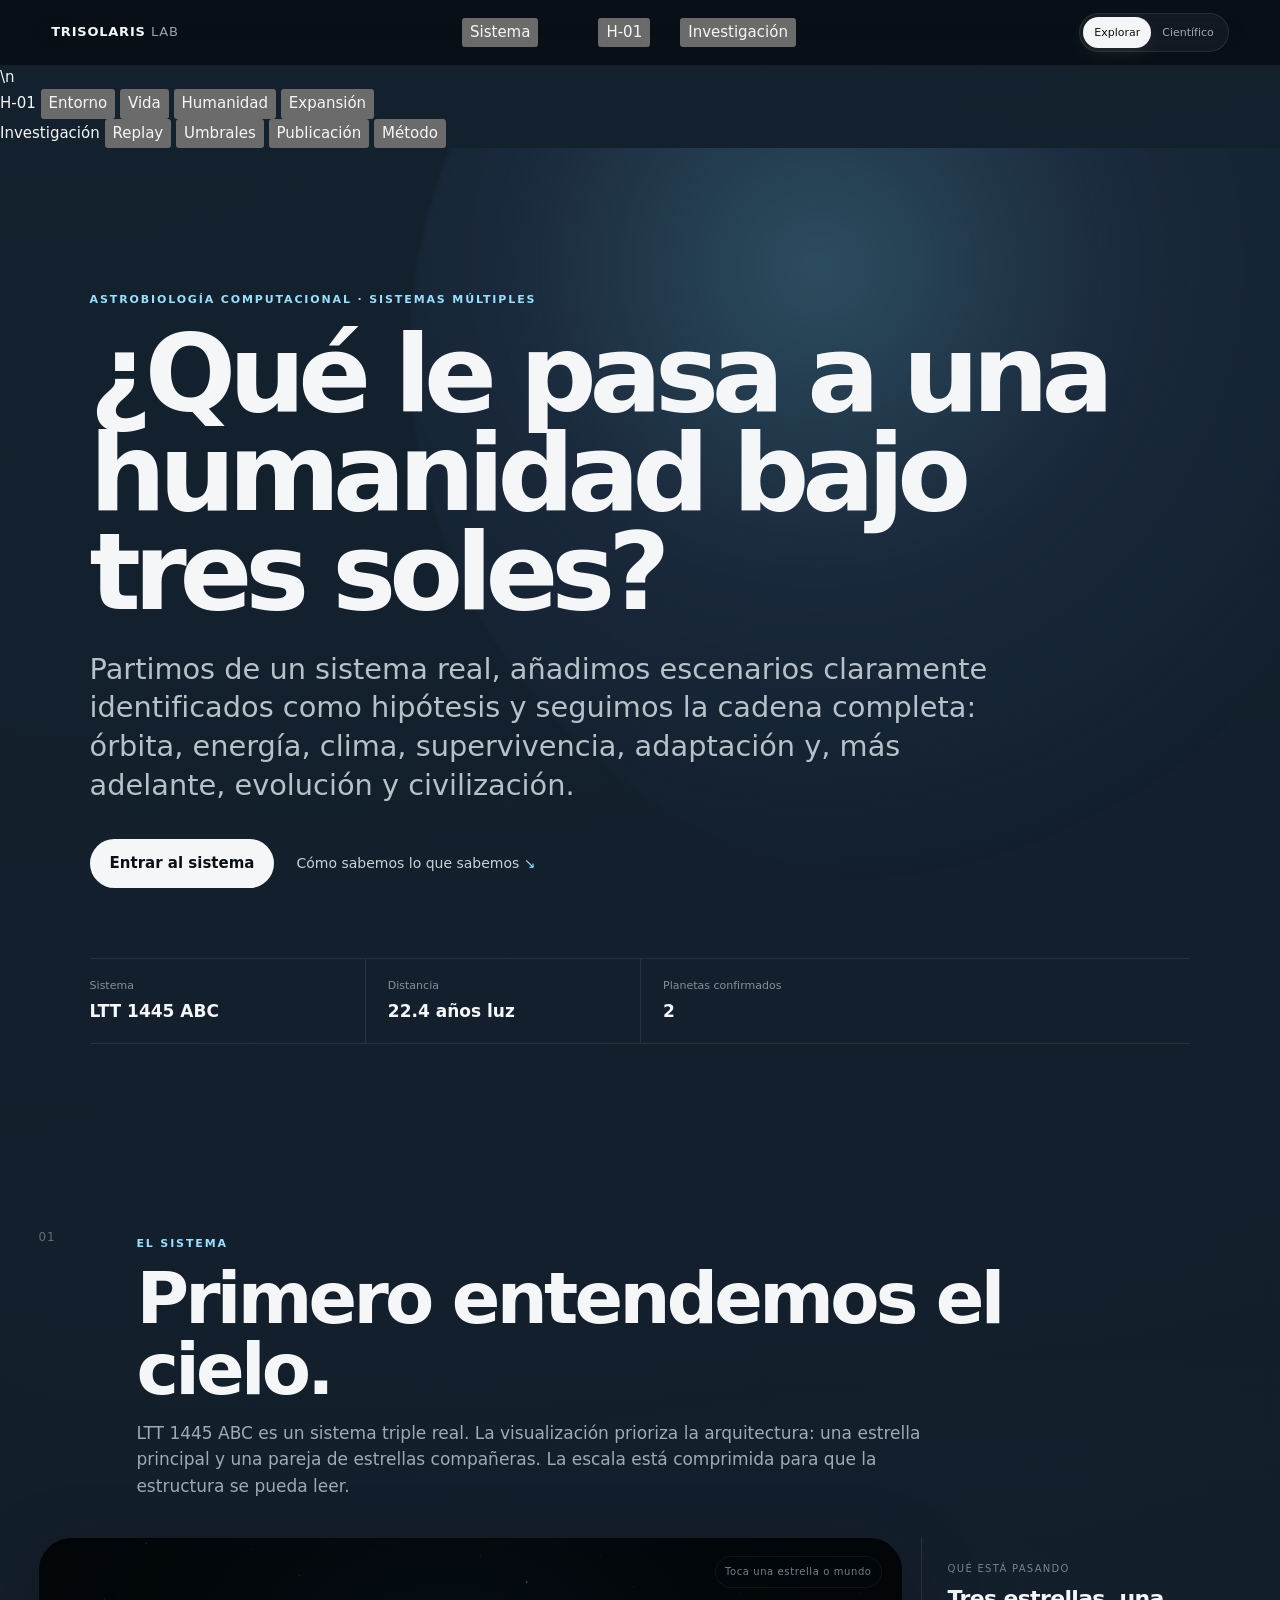
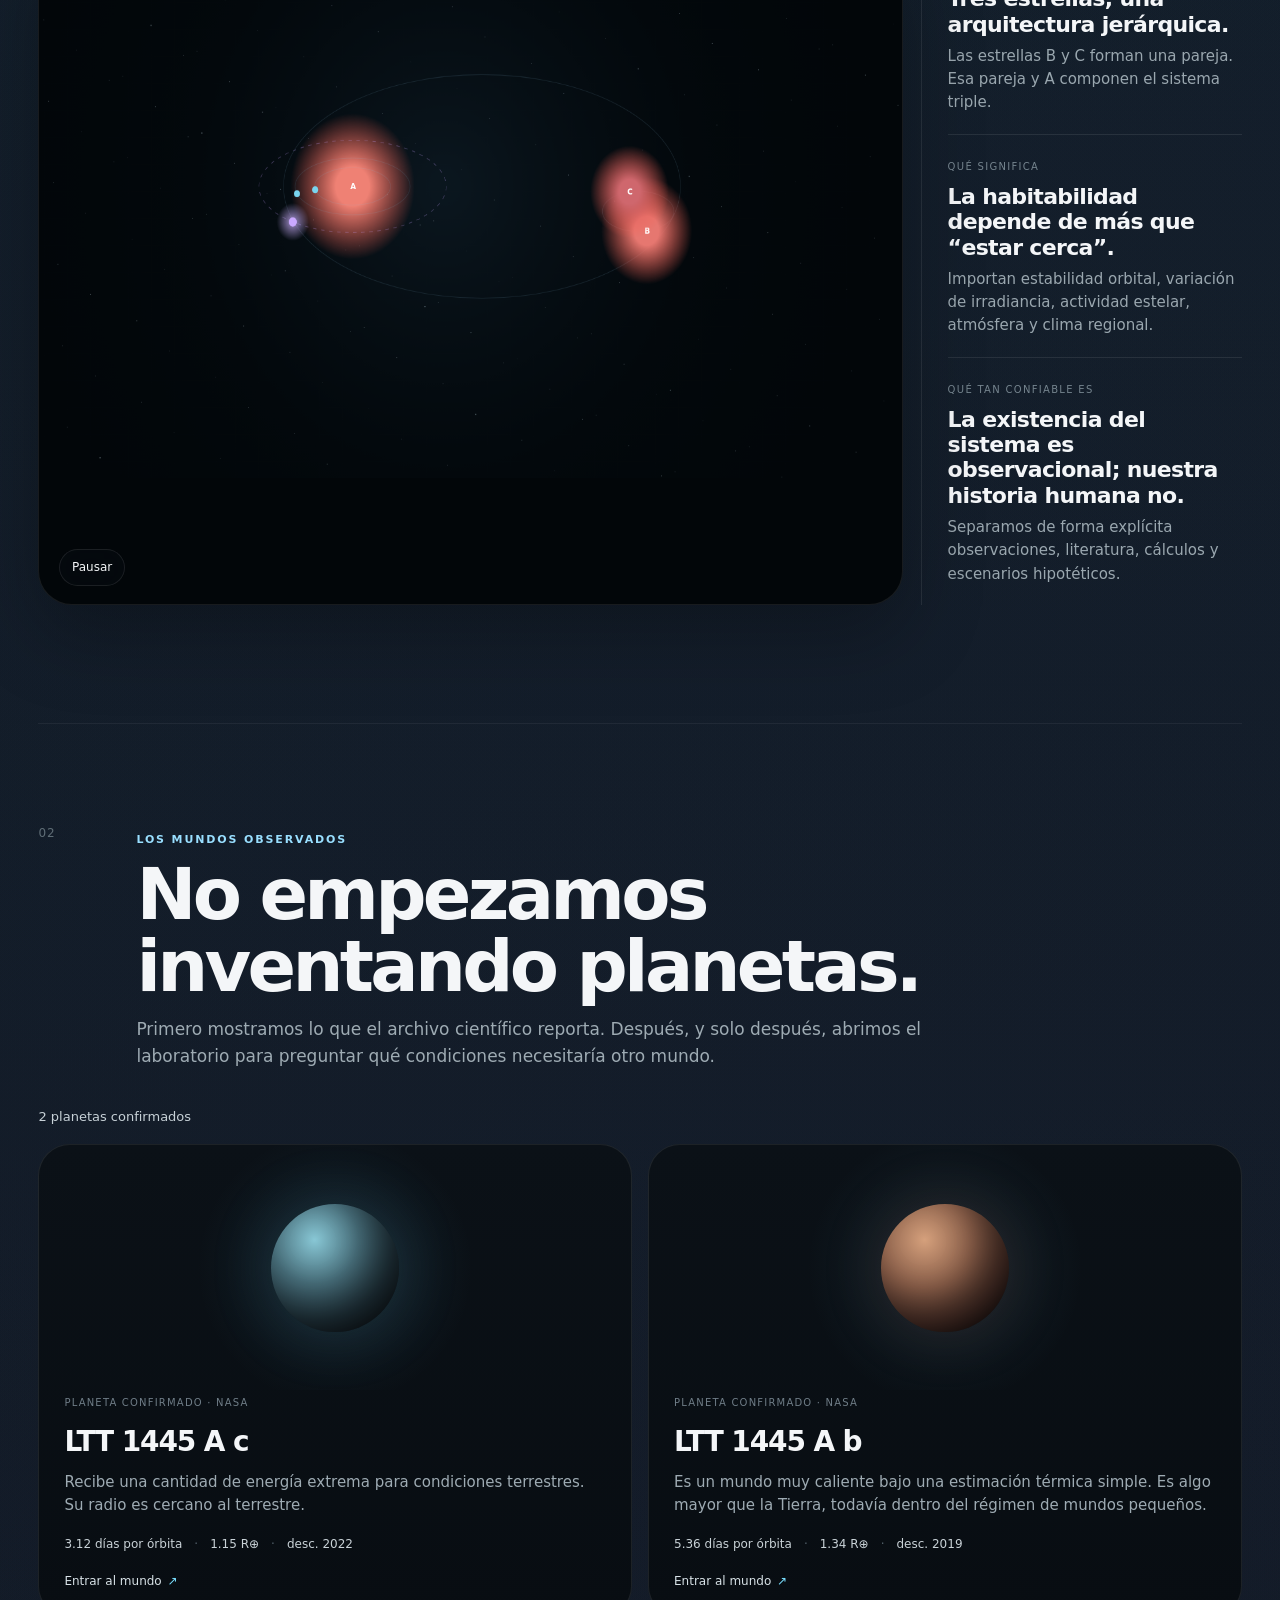
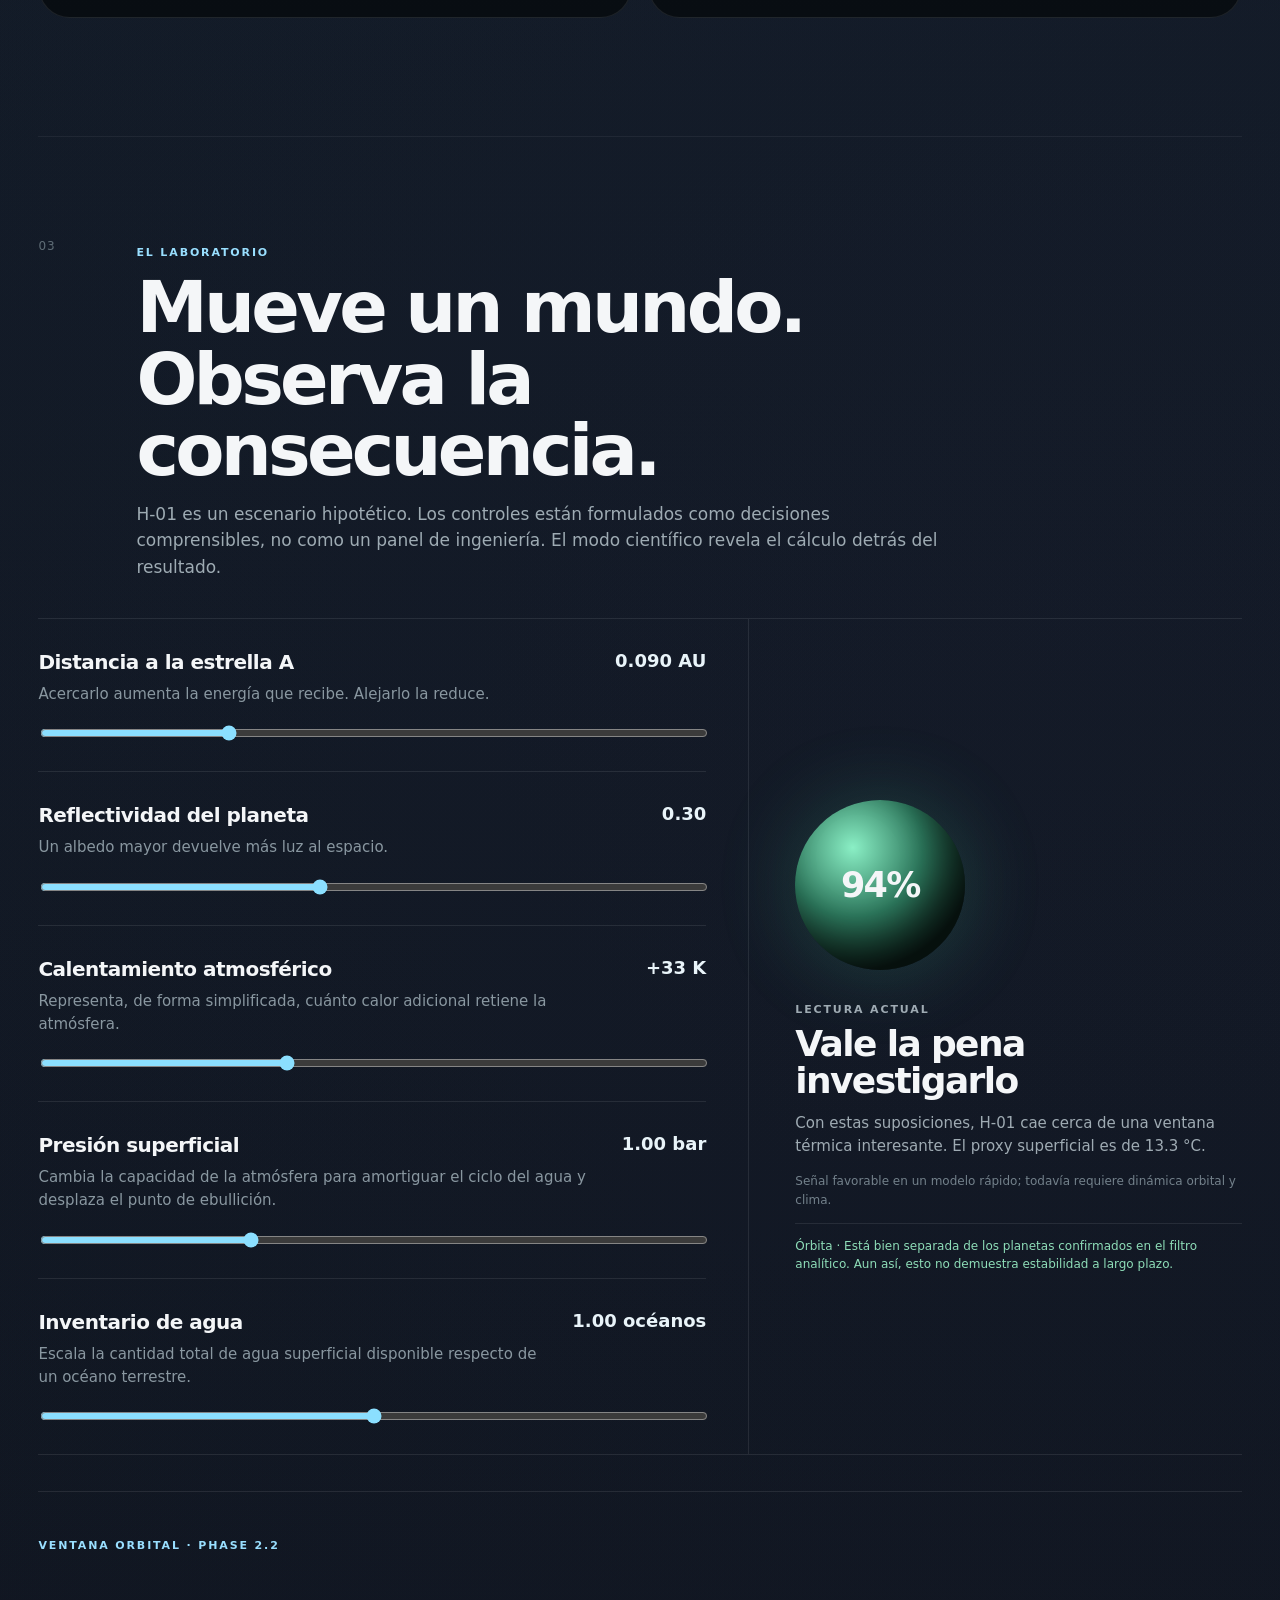
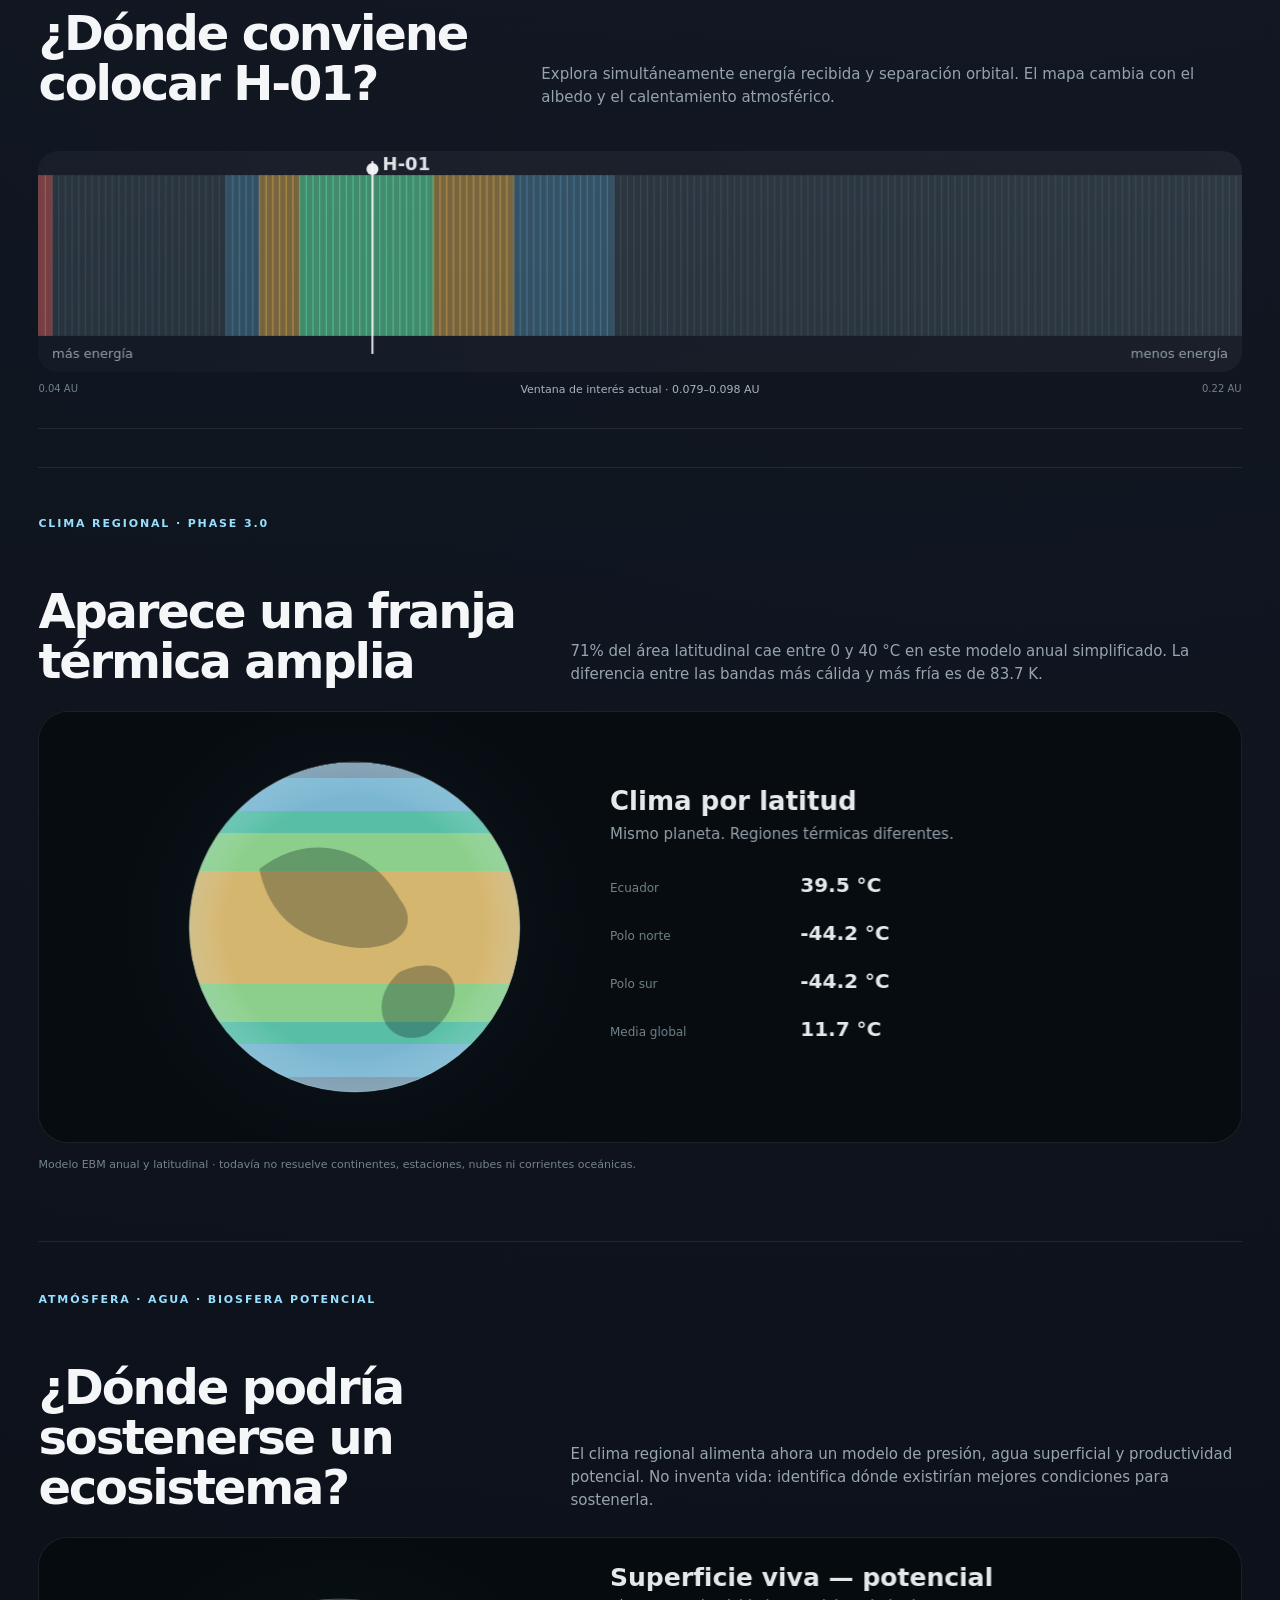
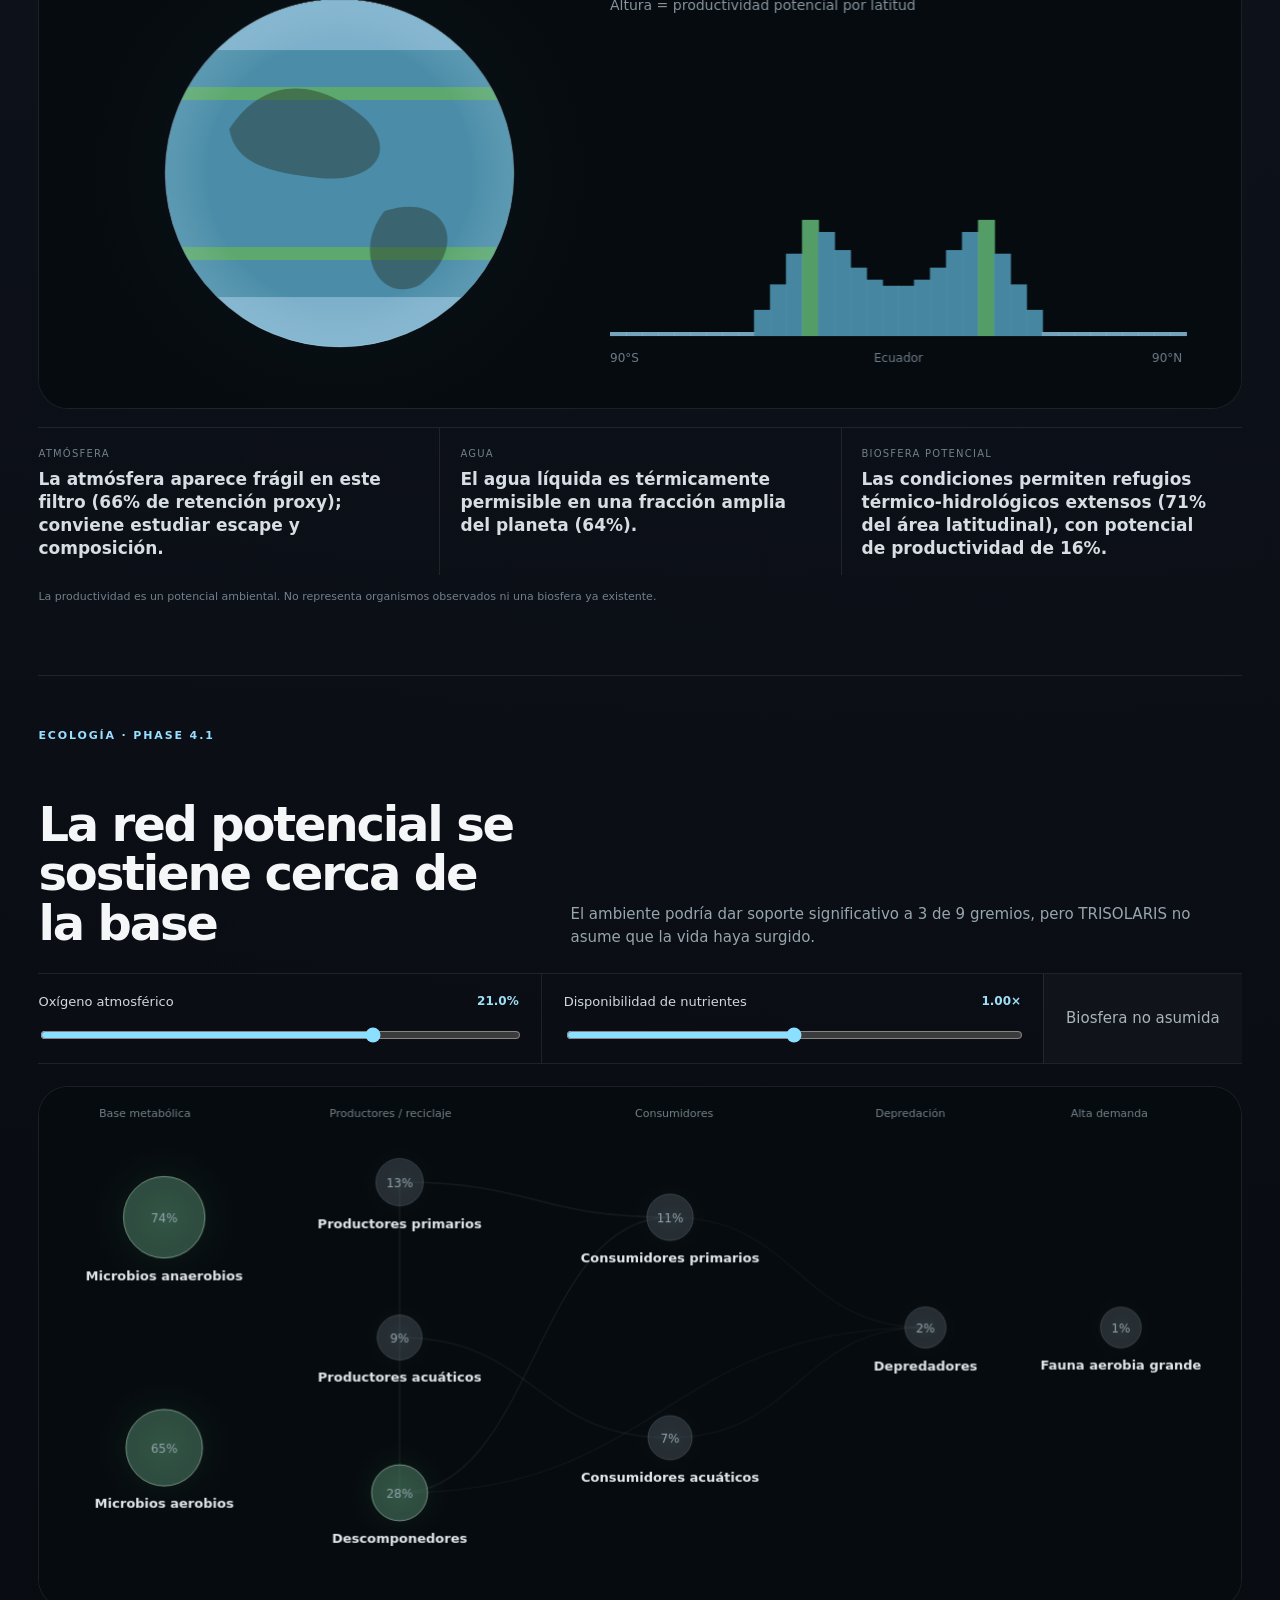
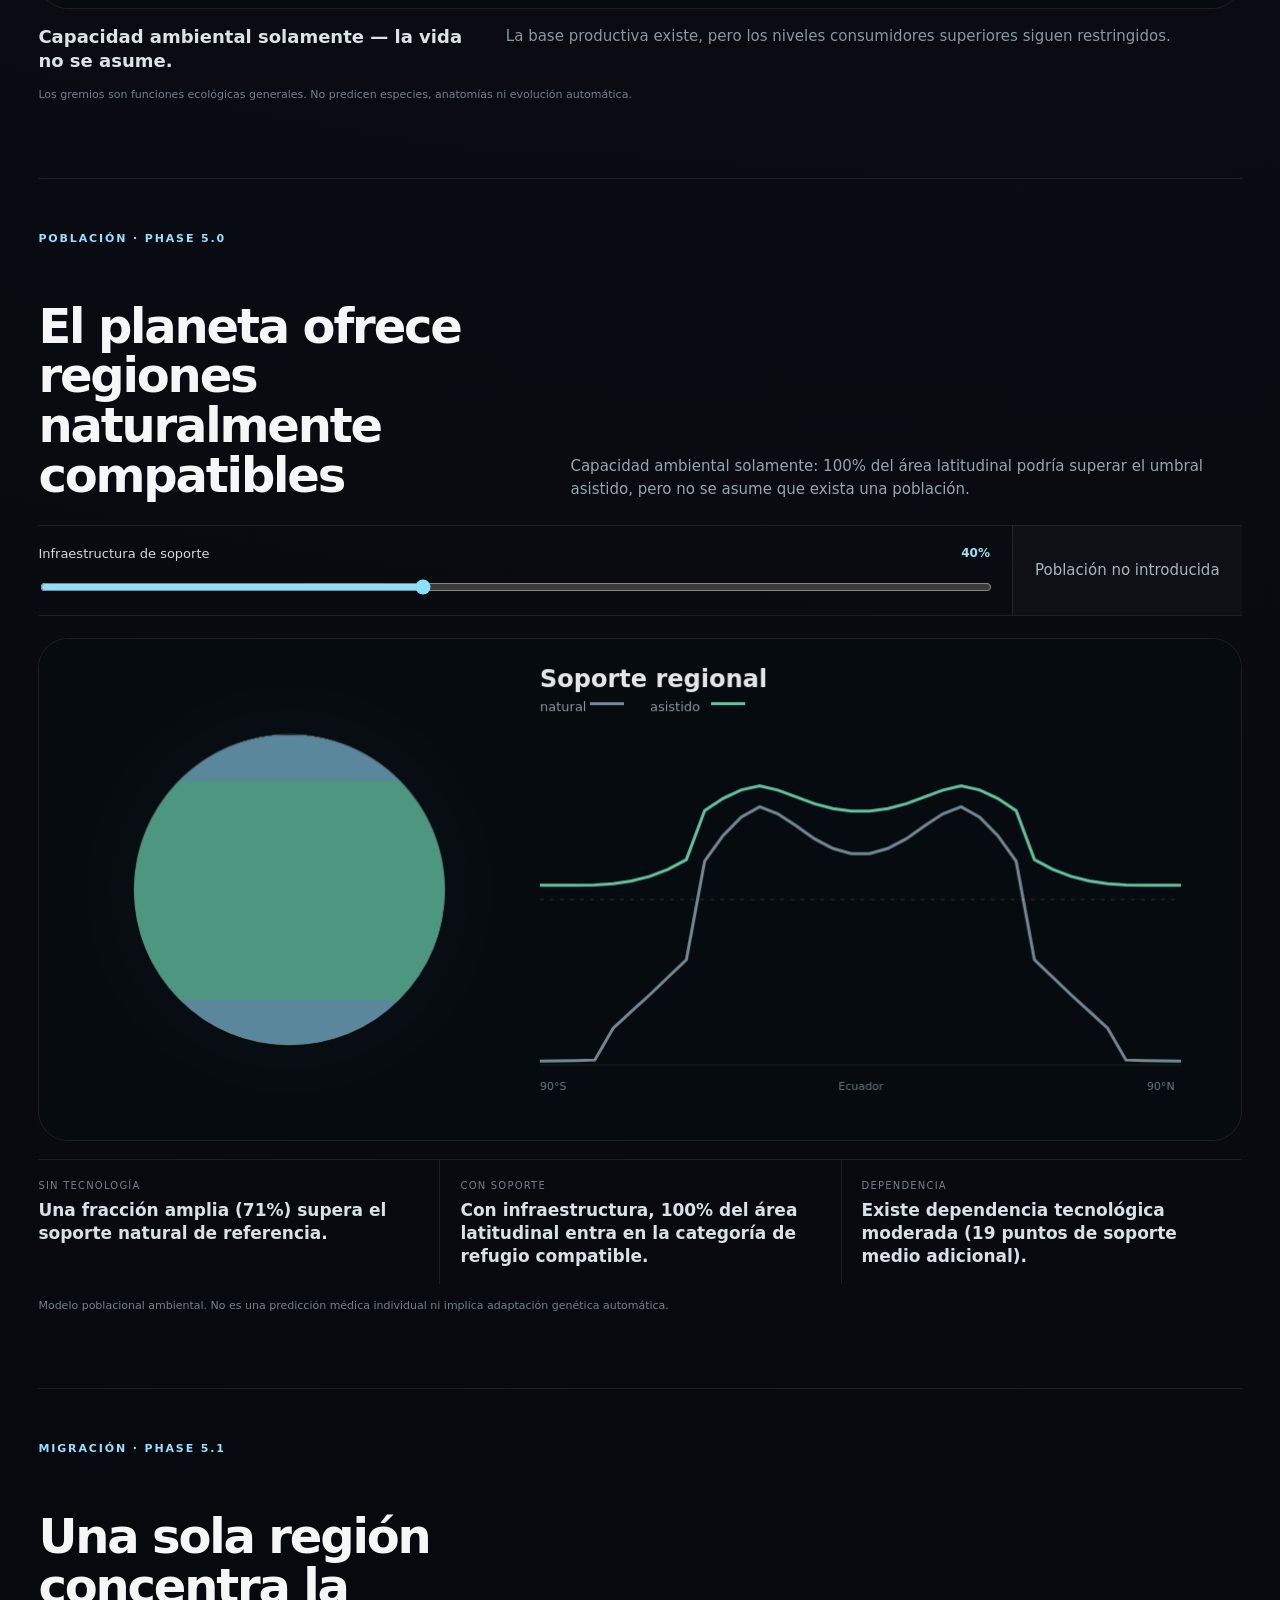
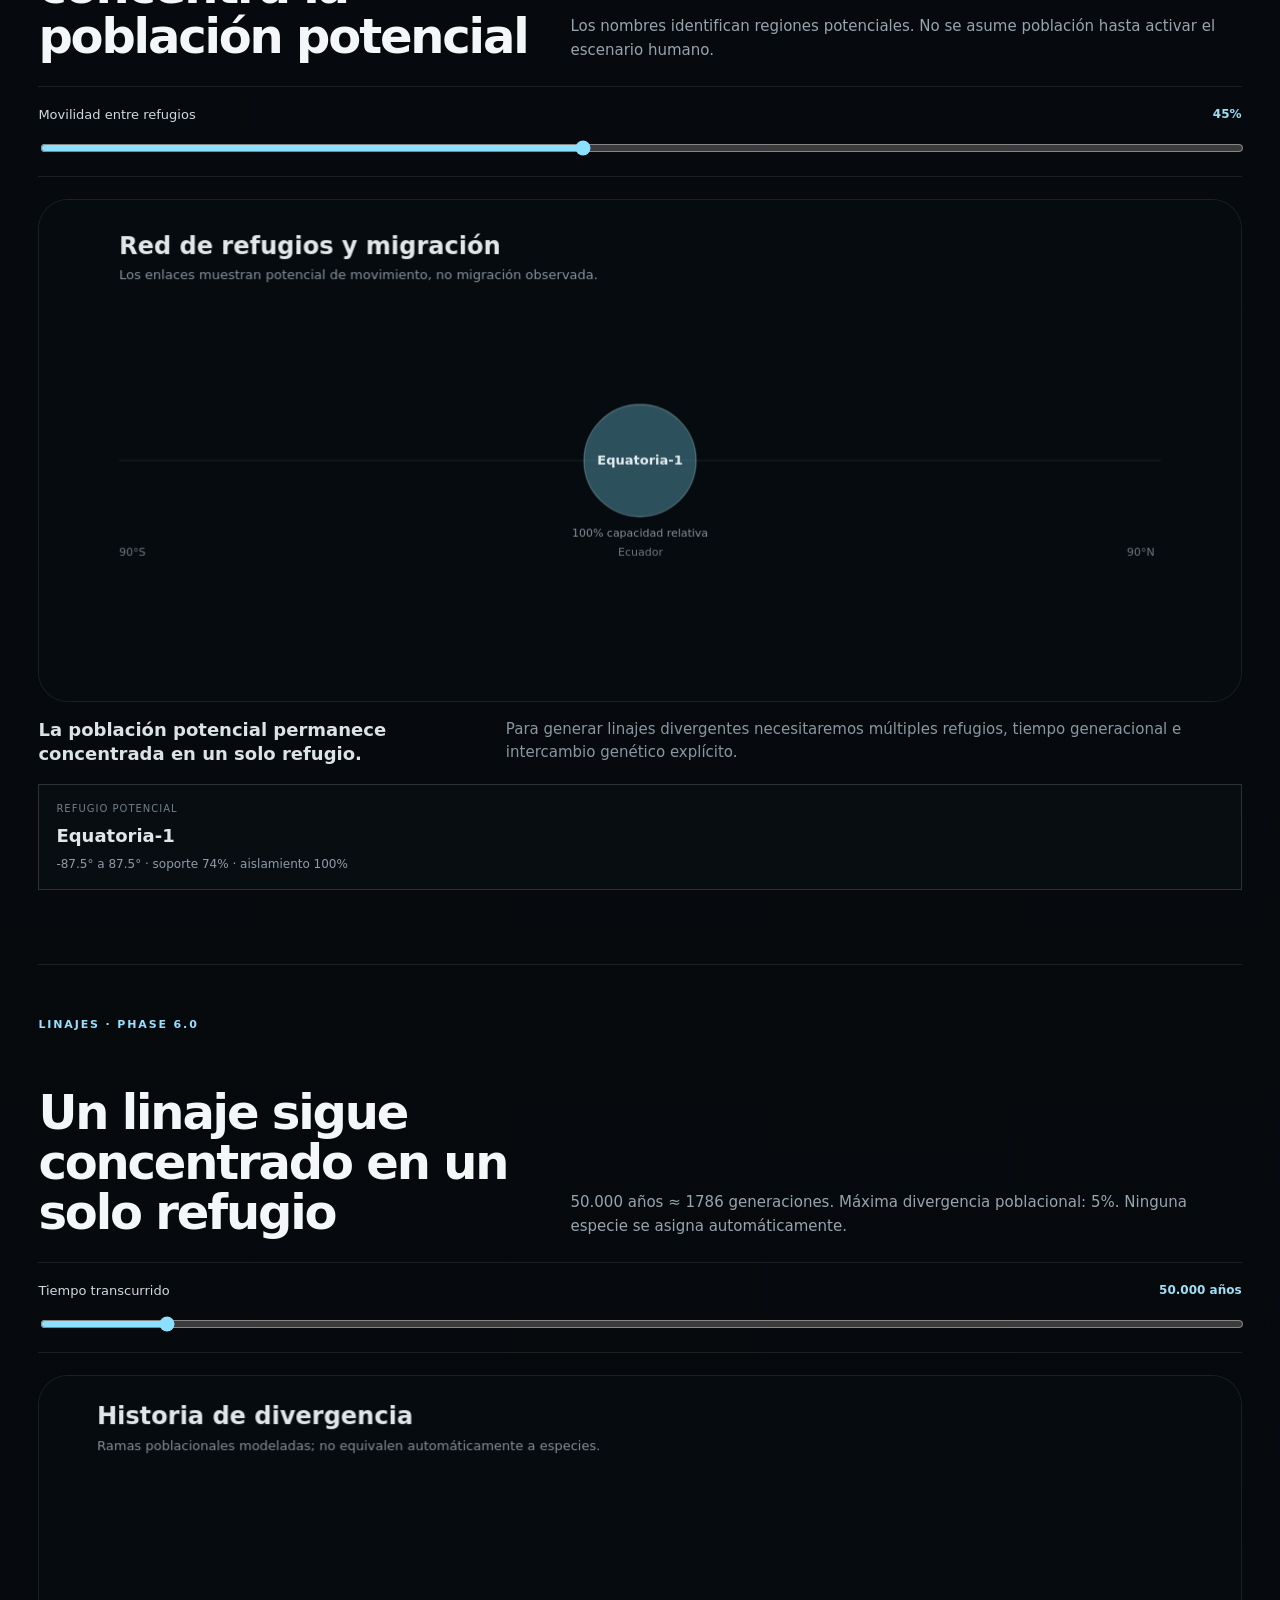
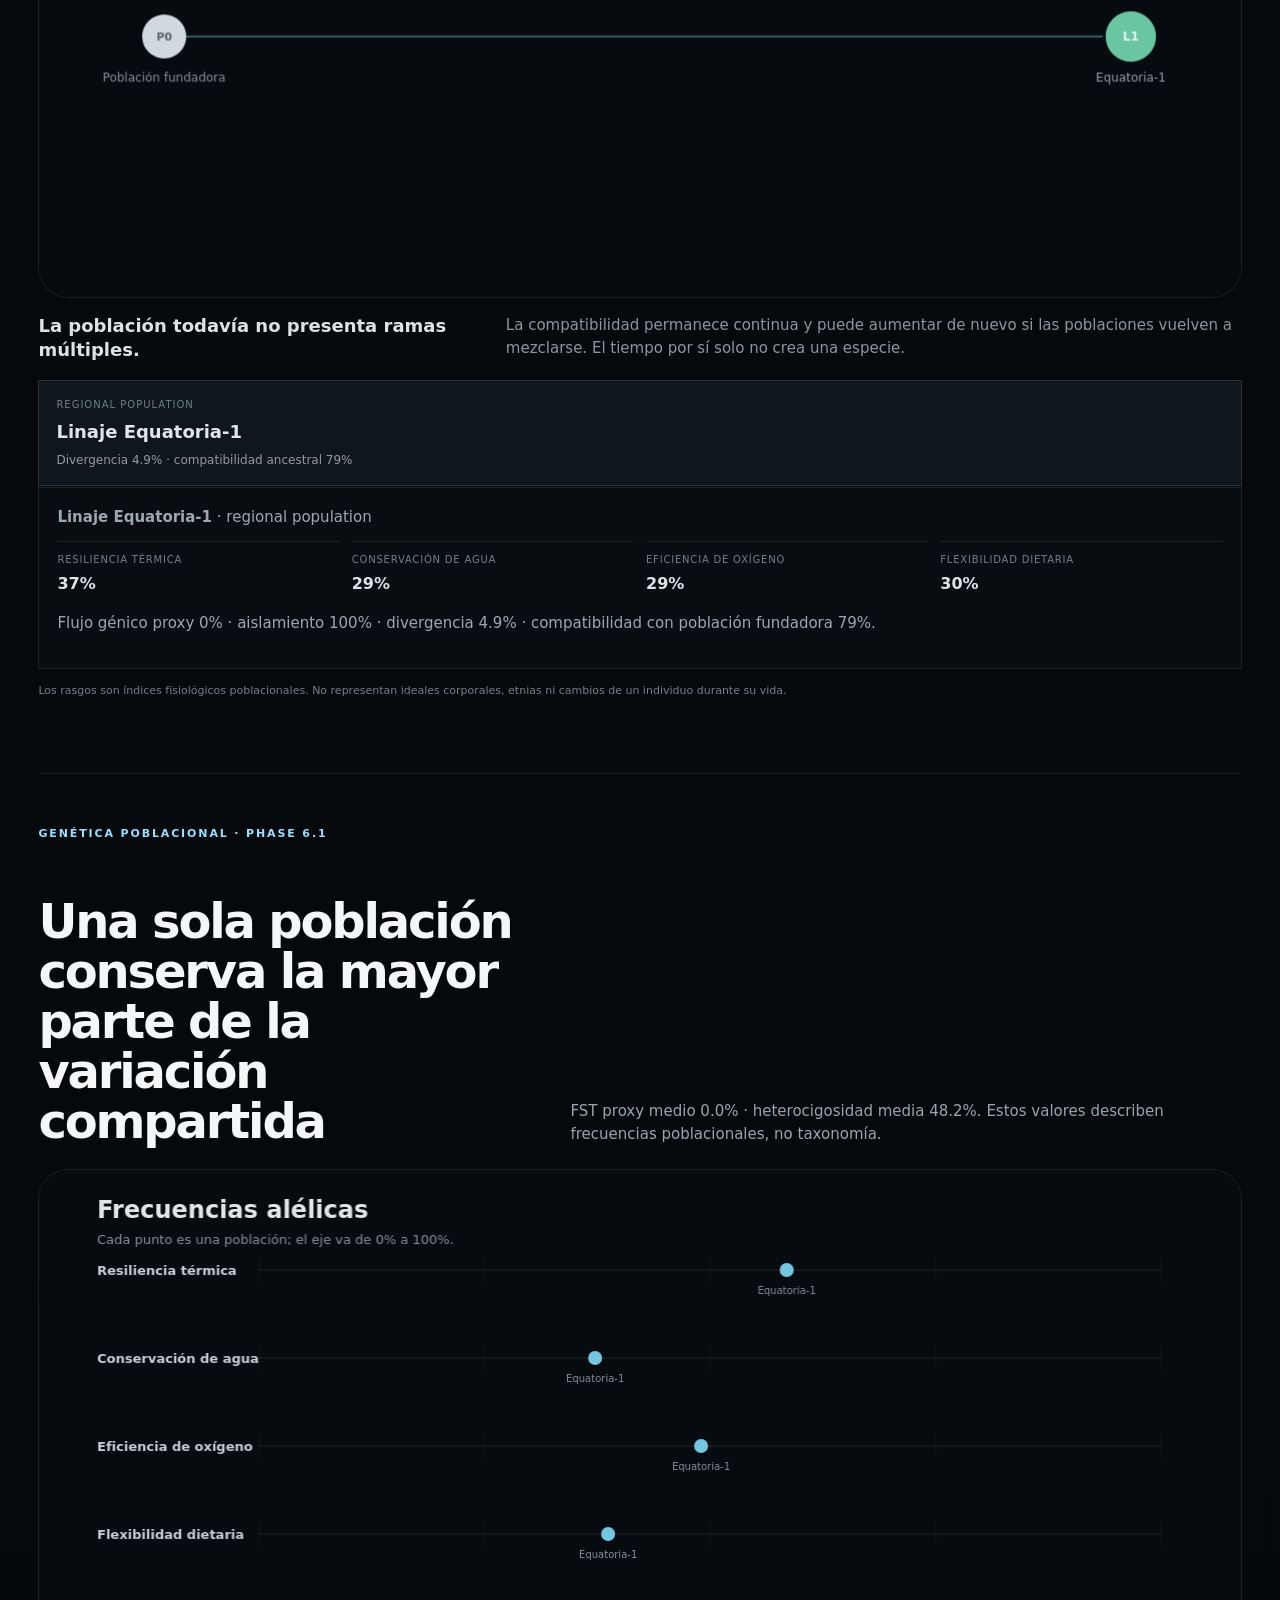
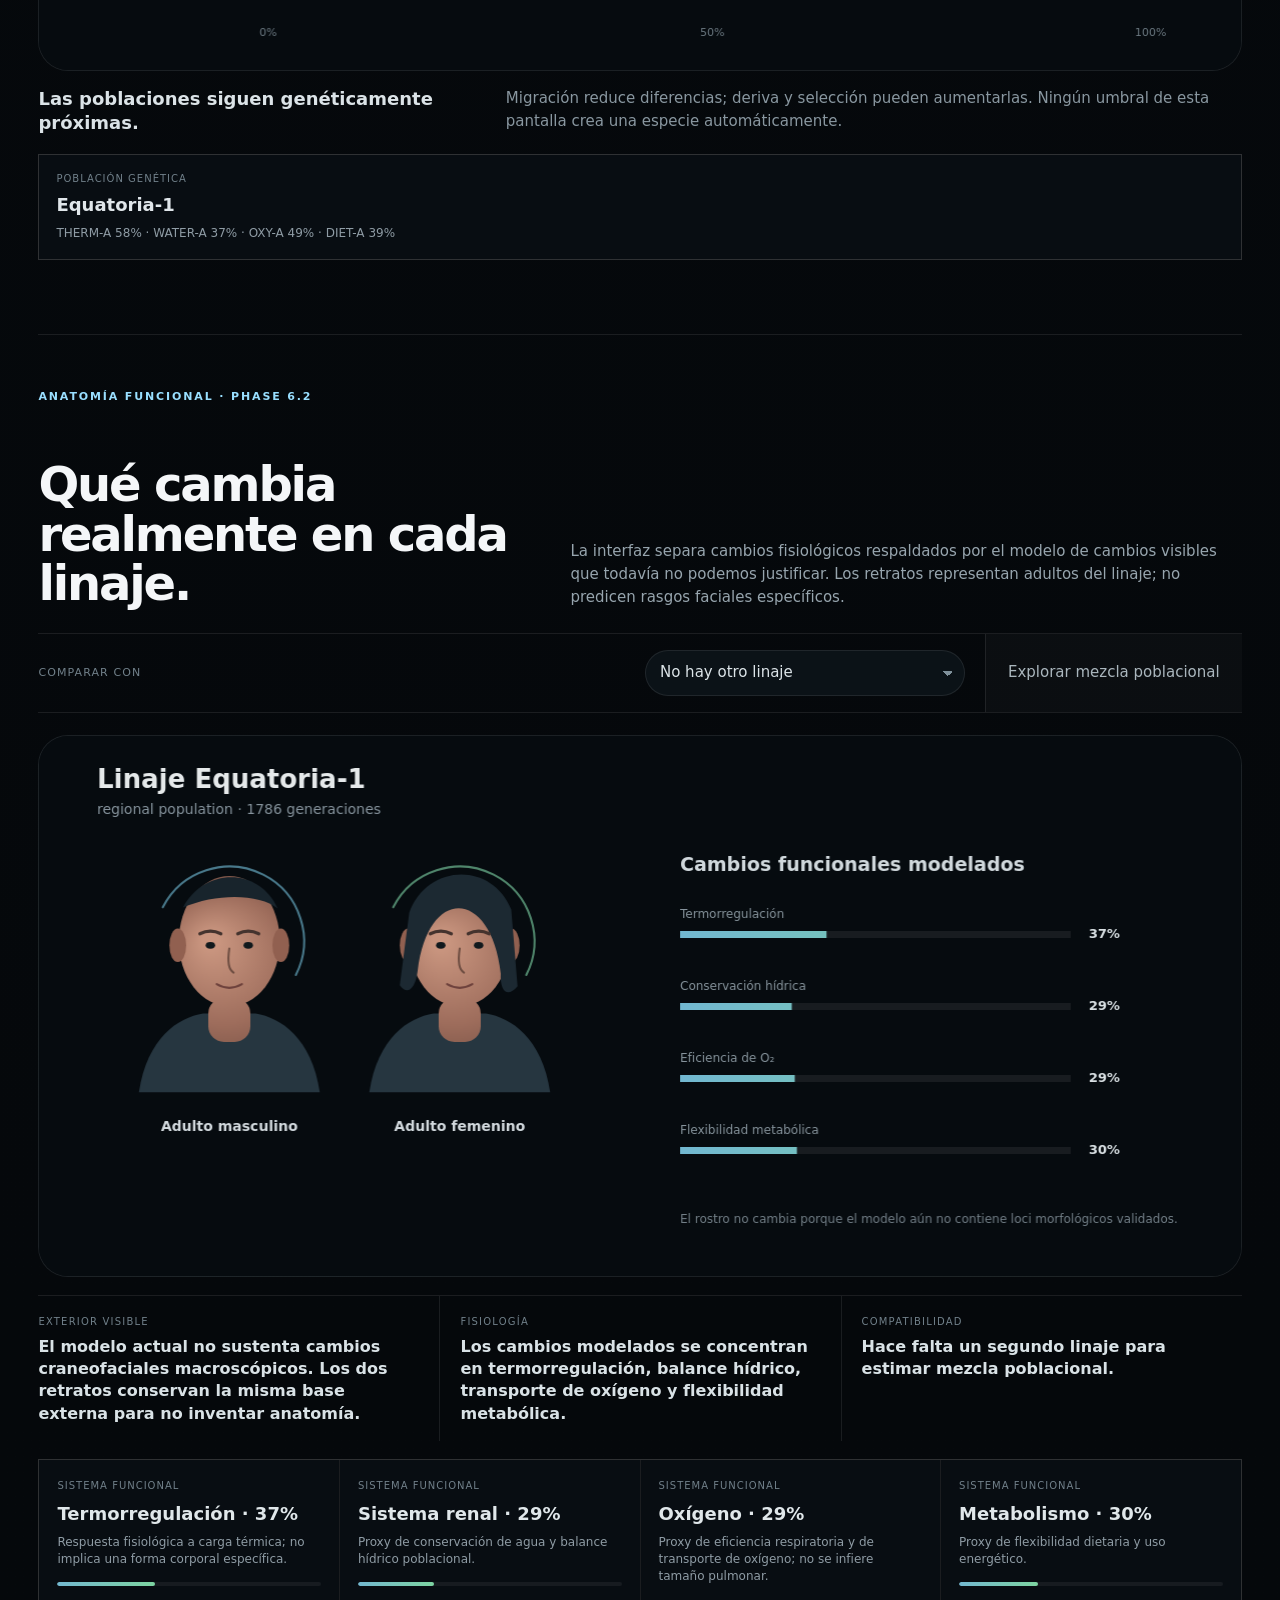
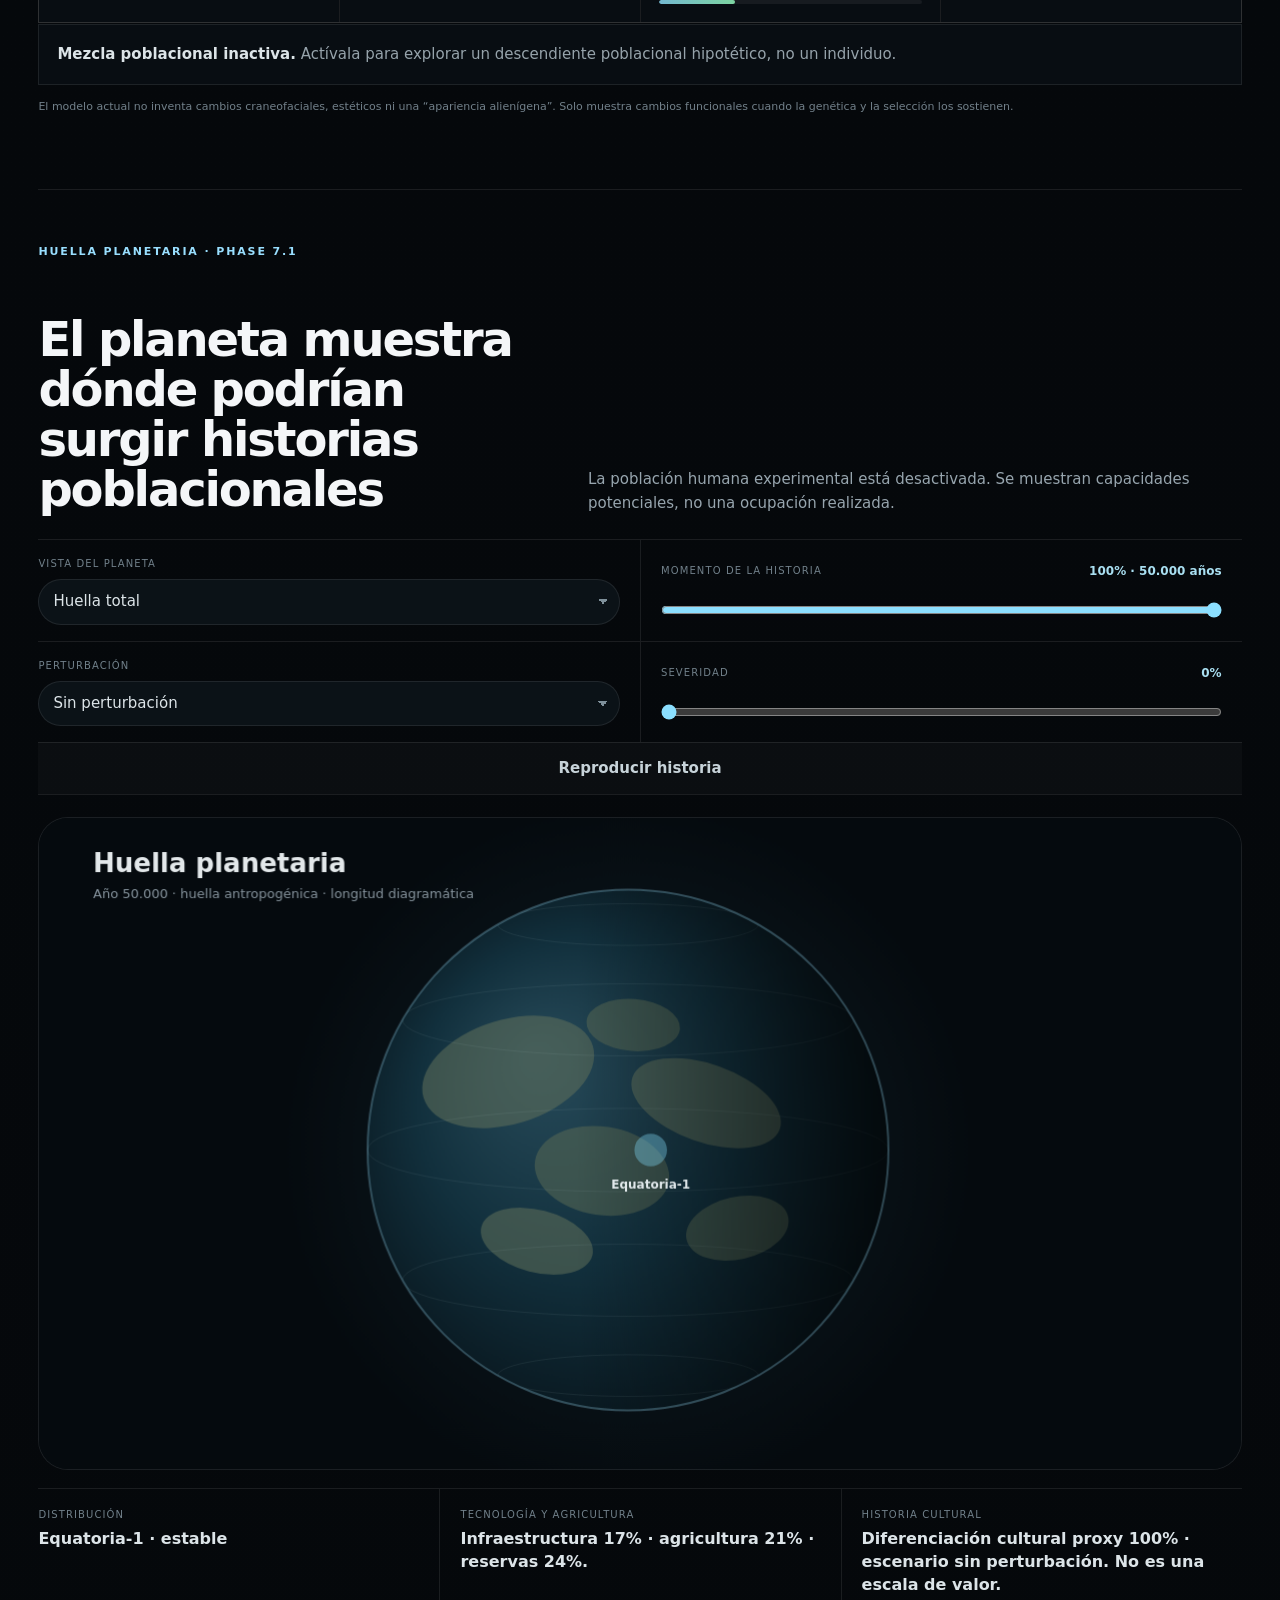
==== commit 399834e2: "ux v4: identify observed-world heading and intro" ====
--- a/docs/index.html
+++ b/docs/index.html
@@ -137,7 +137,7 @@
         <div>
           <p class="eyebrow">LOS MUNDOS OBSERVADOS</p>
           <h2 id="worldsTitle">No empezamos inventando planetas.</h2>
-          <p>
+          <p id="worldsIntro">
             Primero mostramos lo que el archivo científico reporta. Después, y solo después, abrimos el laboratorio
             para preguntar qué condiciones necesitaría otro mundo.
           </p>
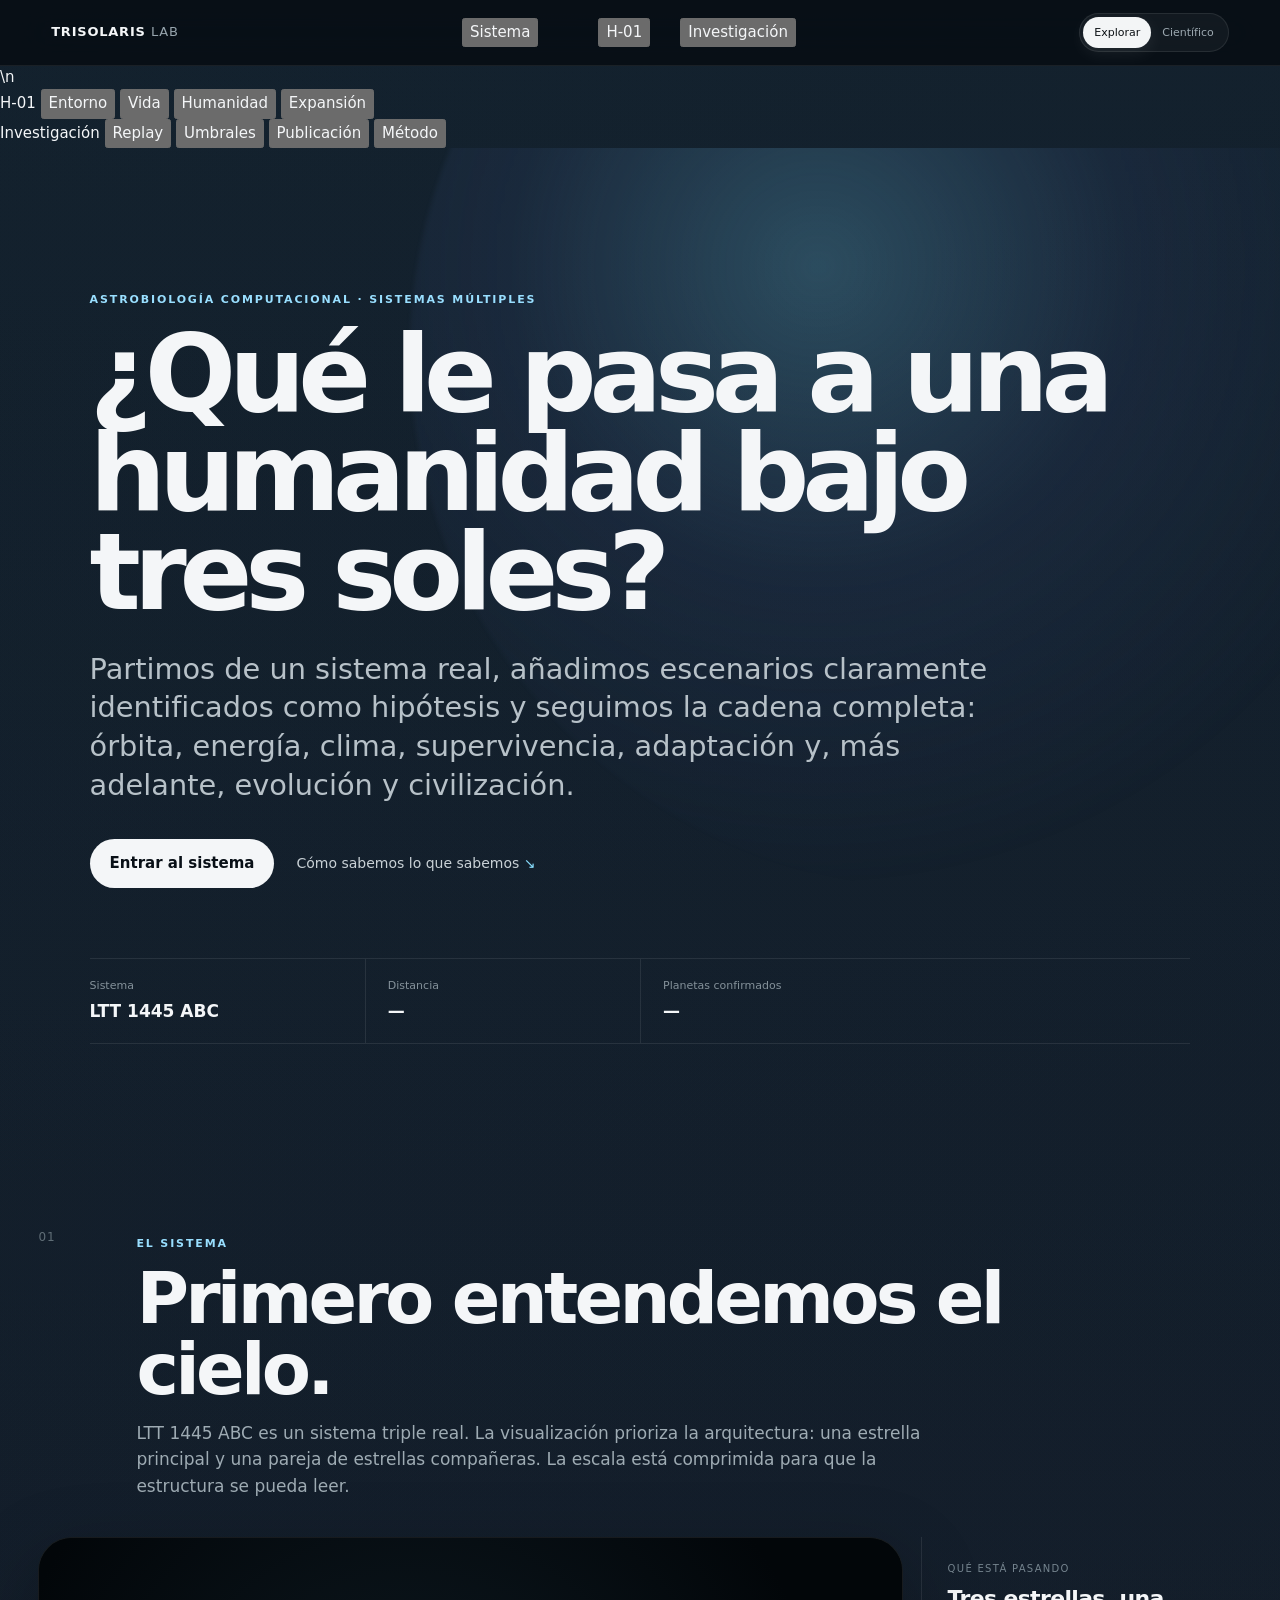
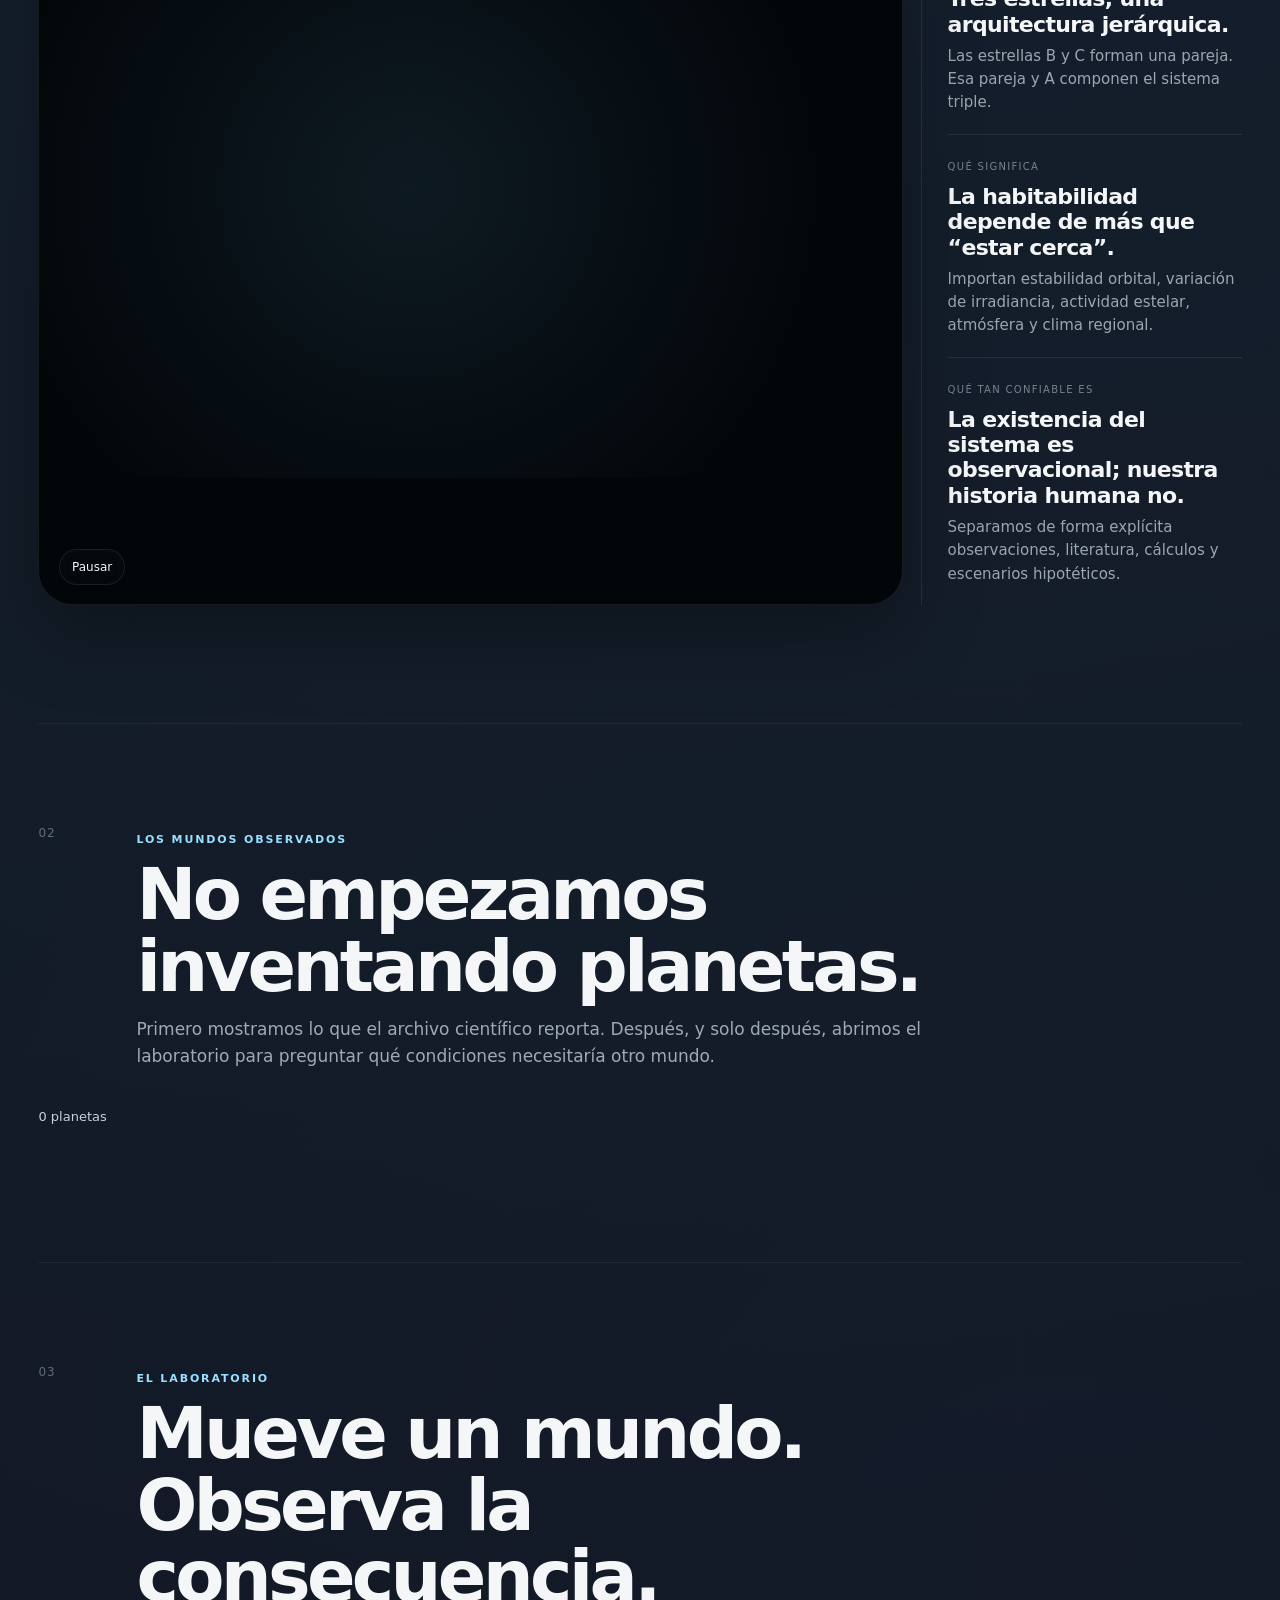
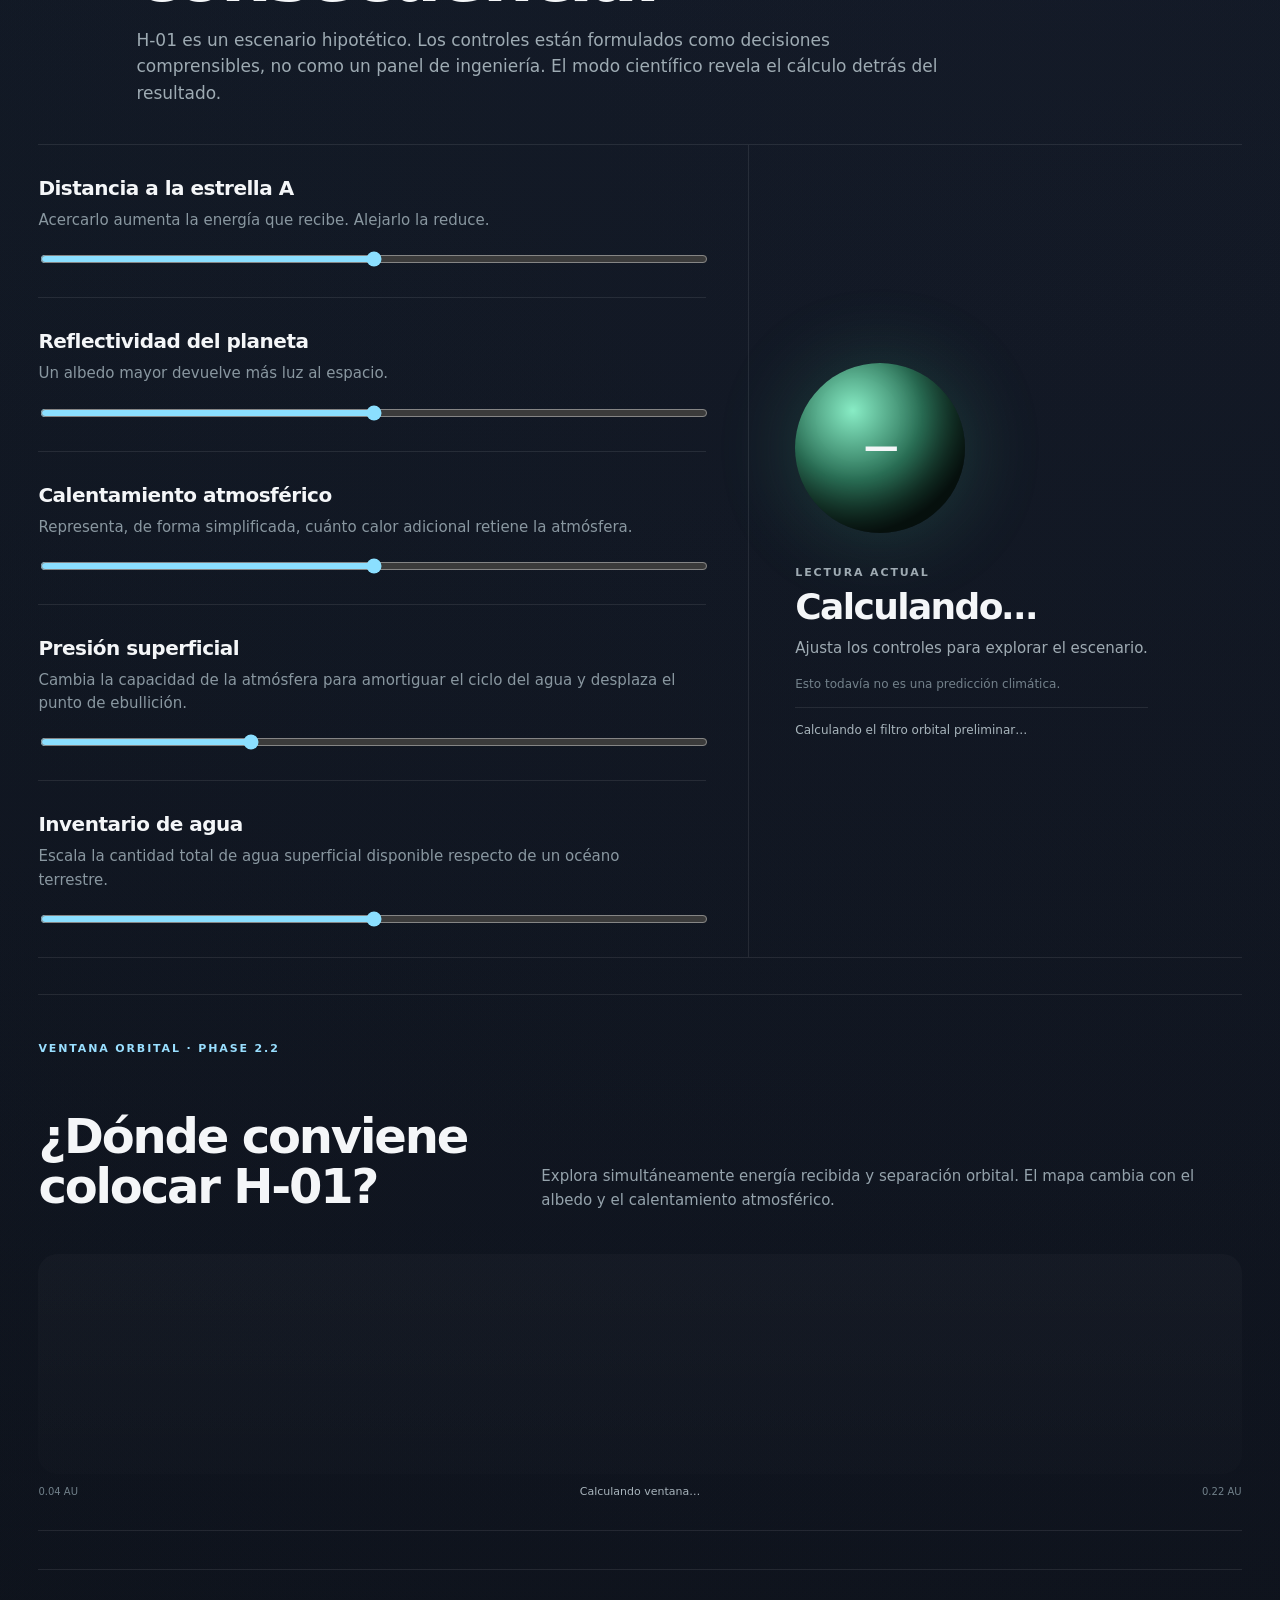
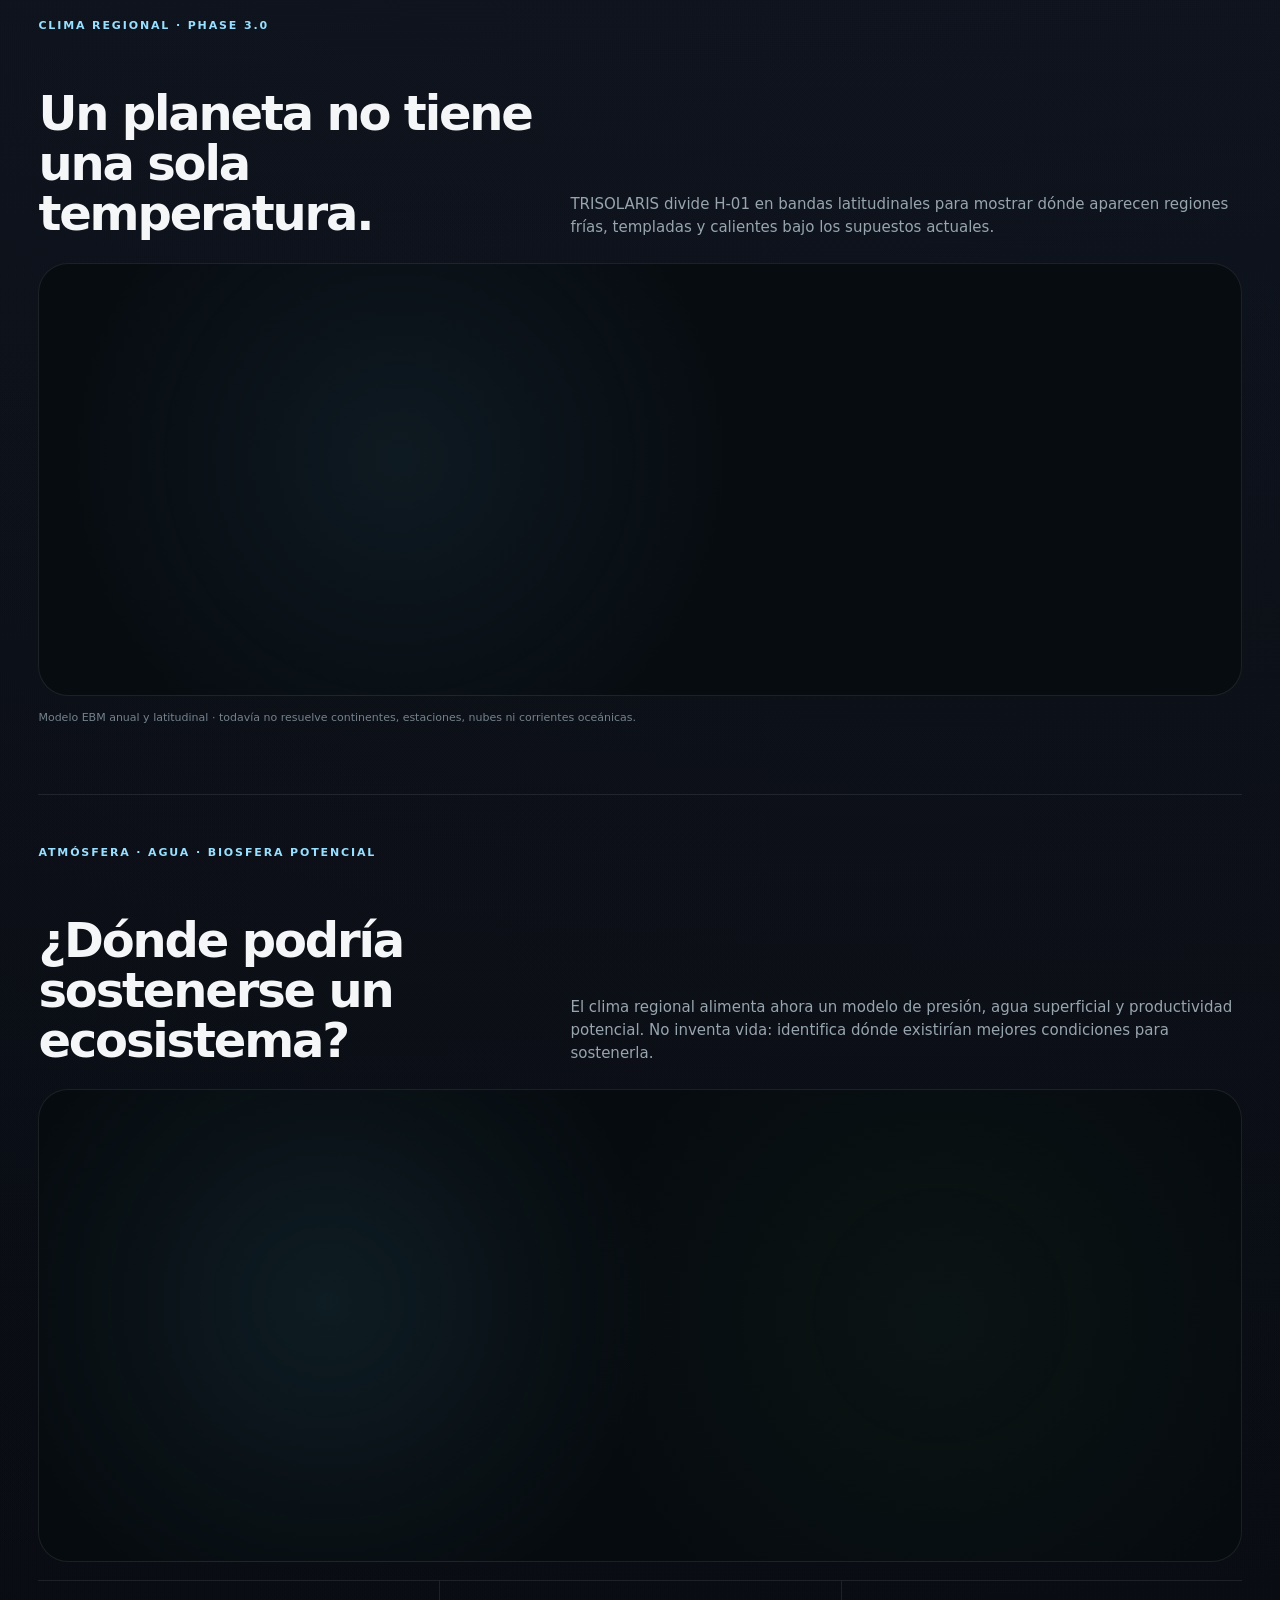
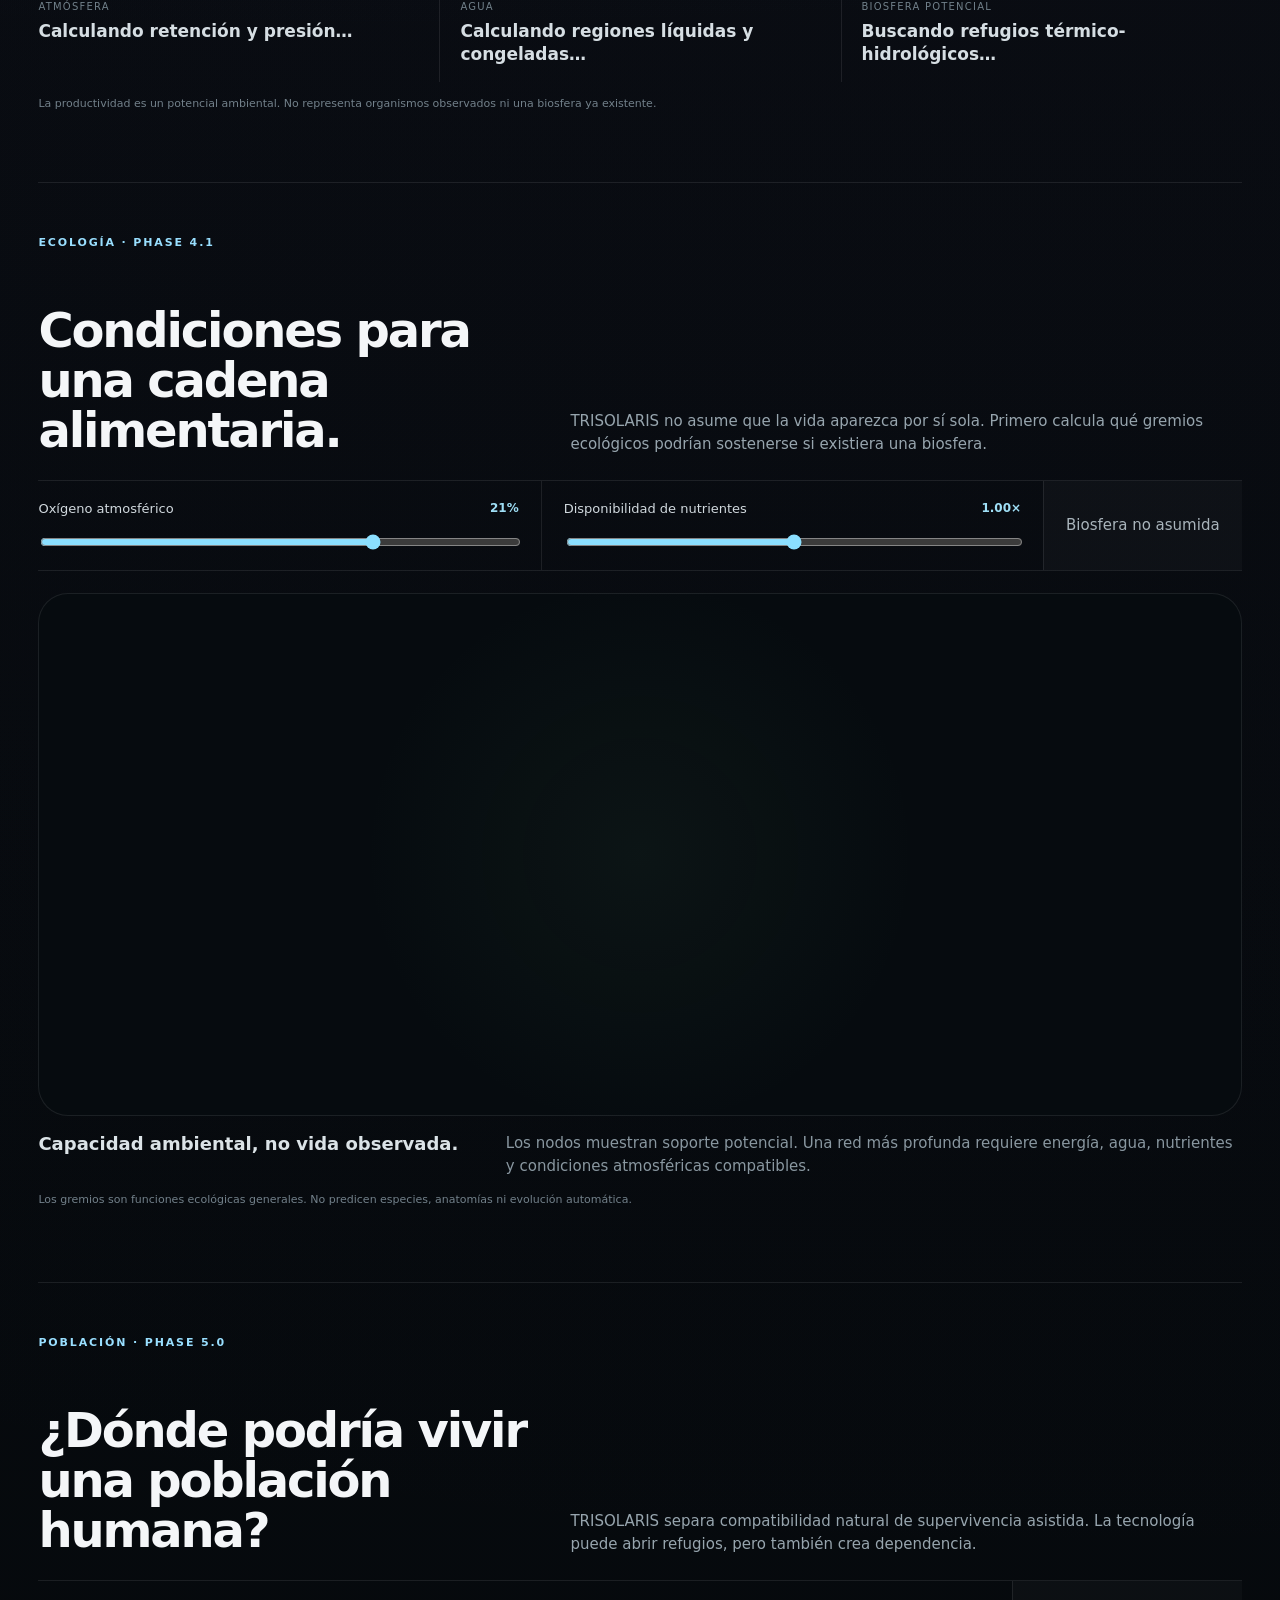
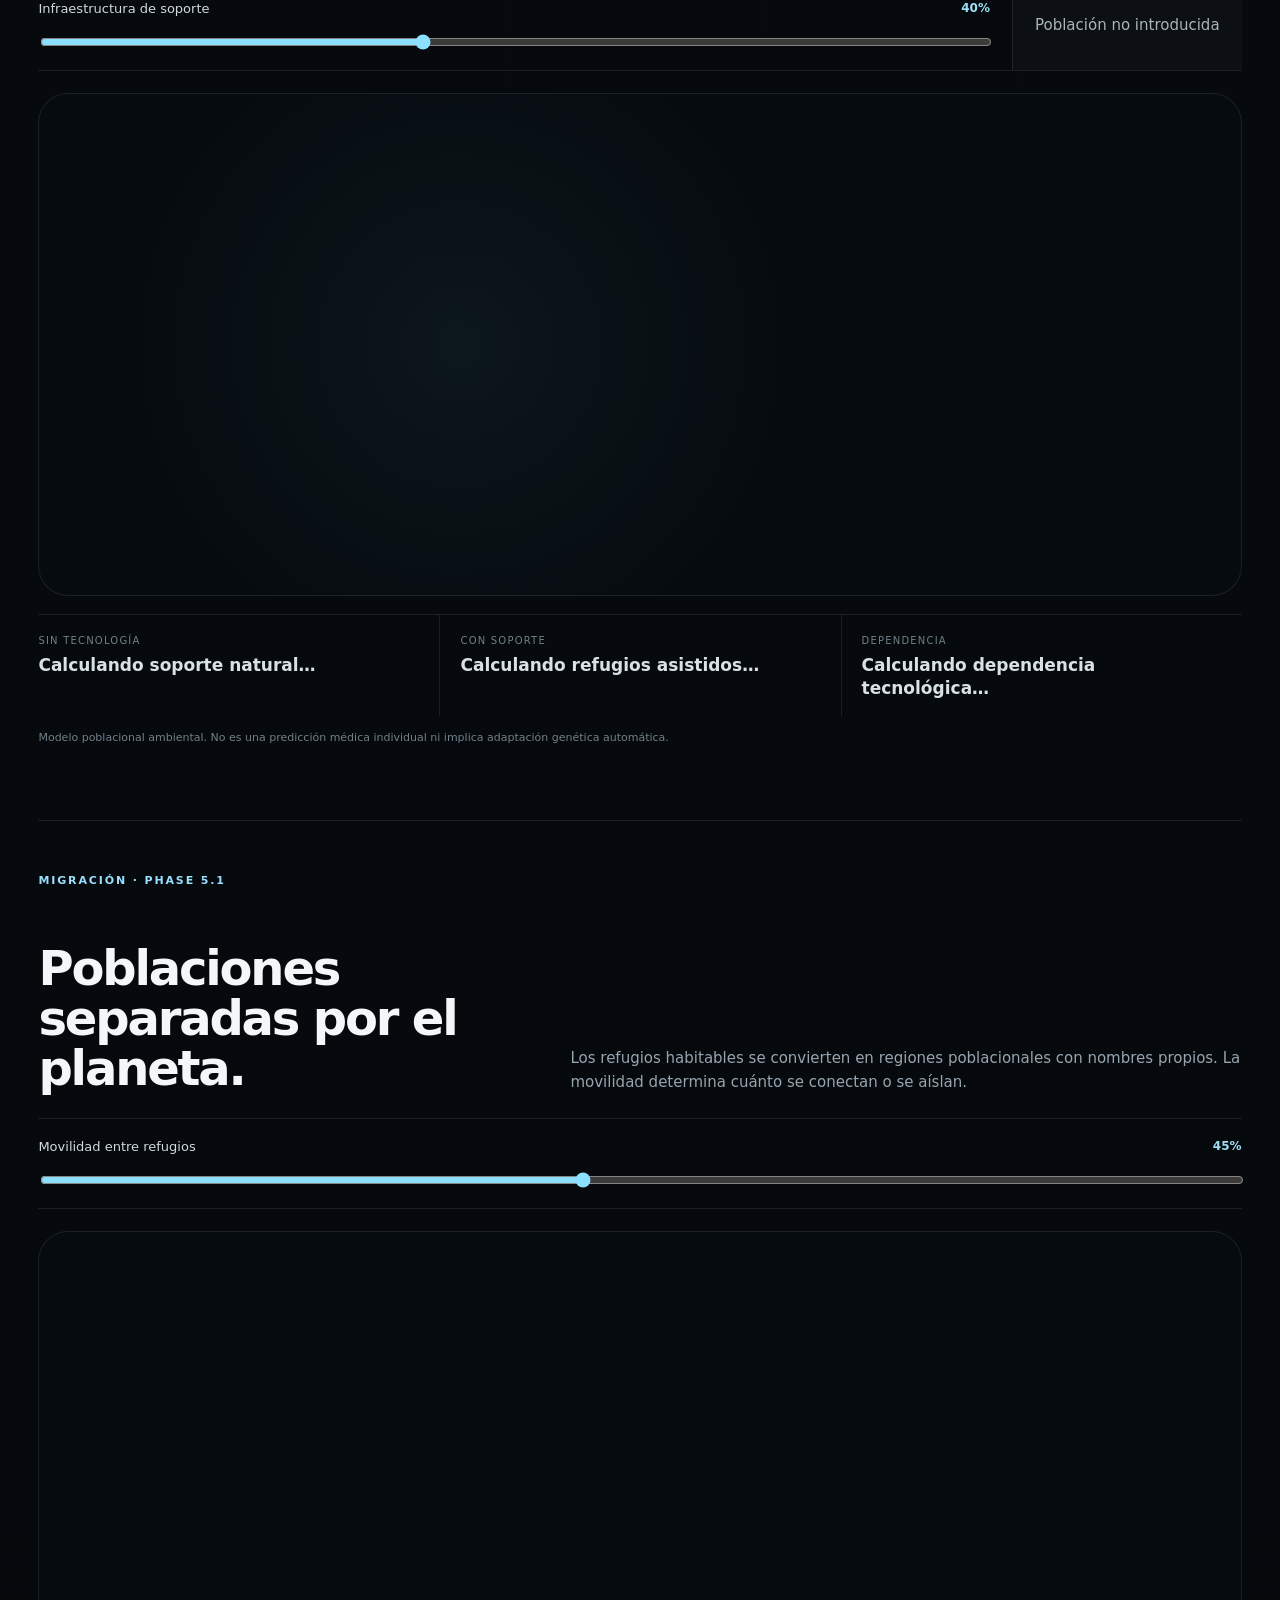
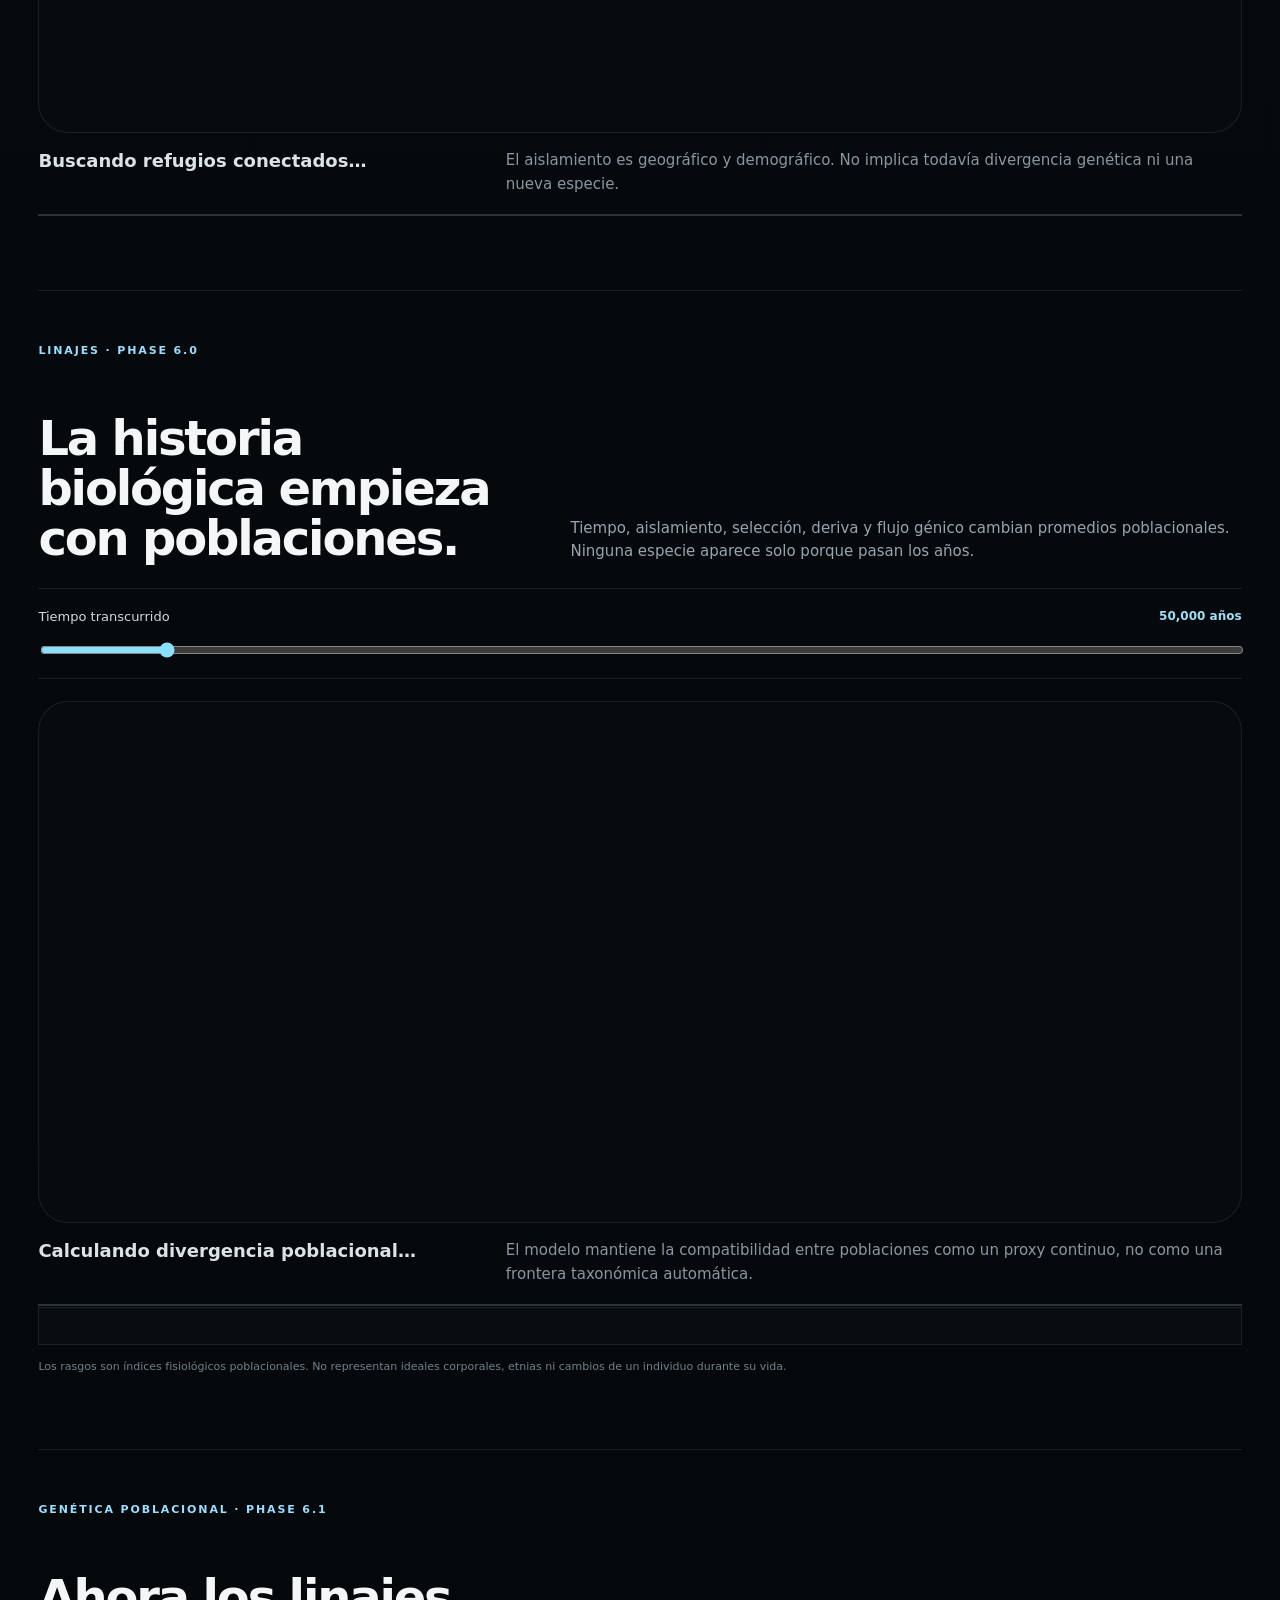
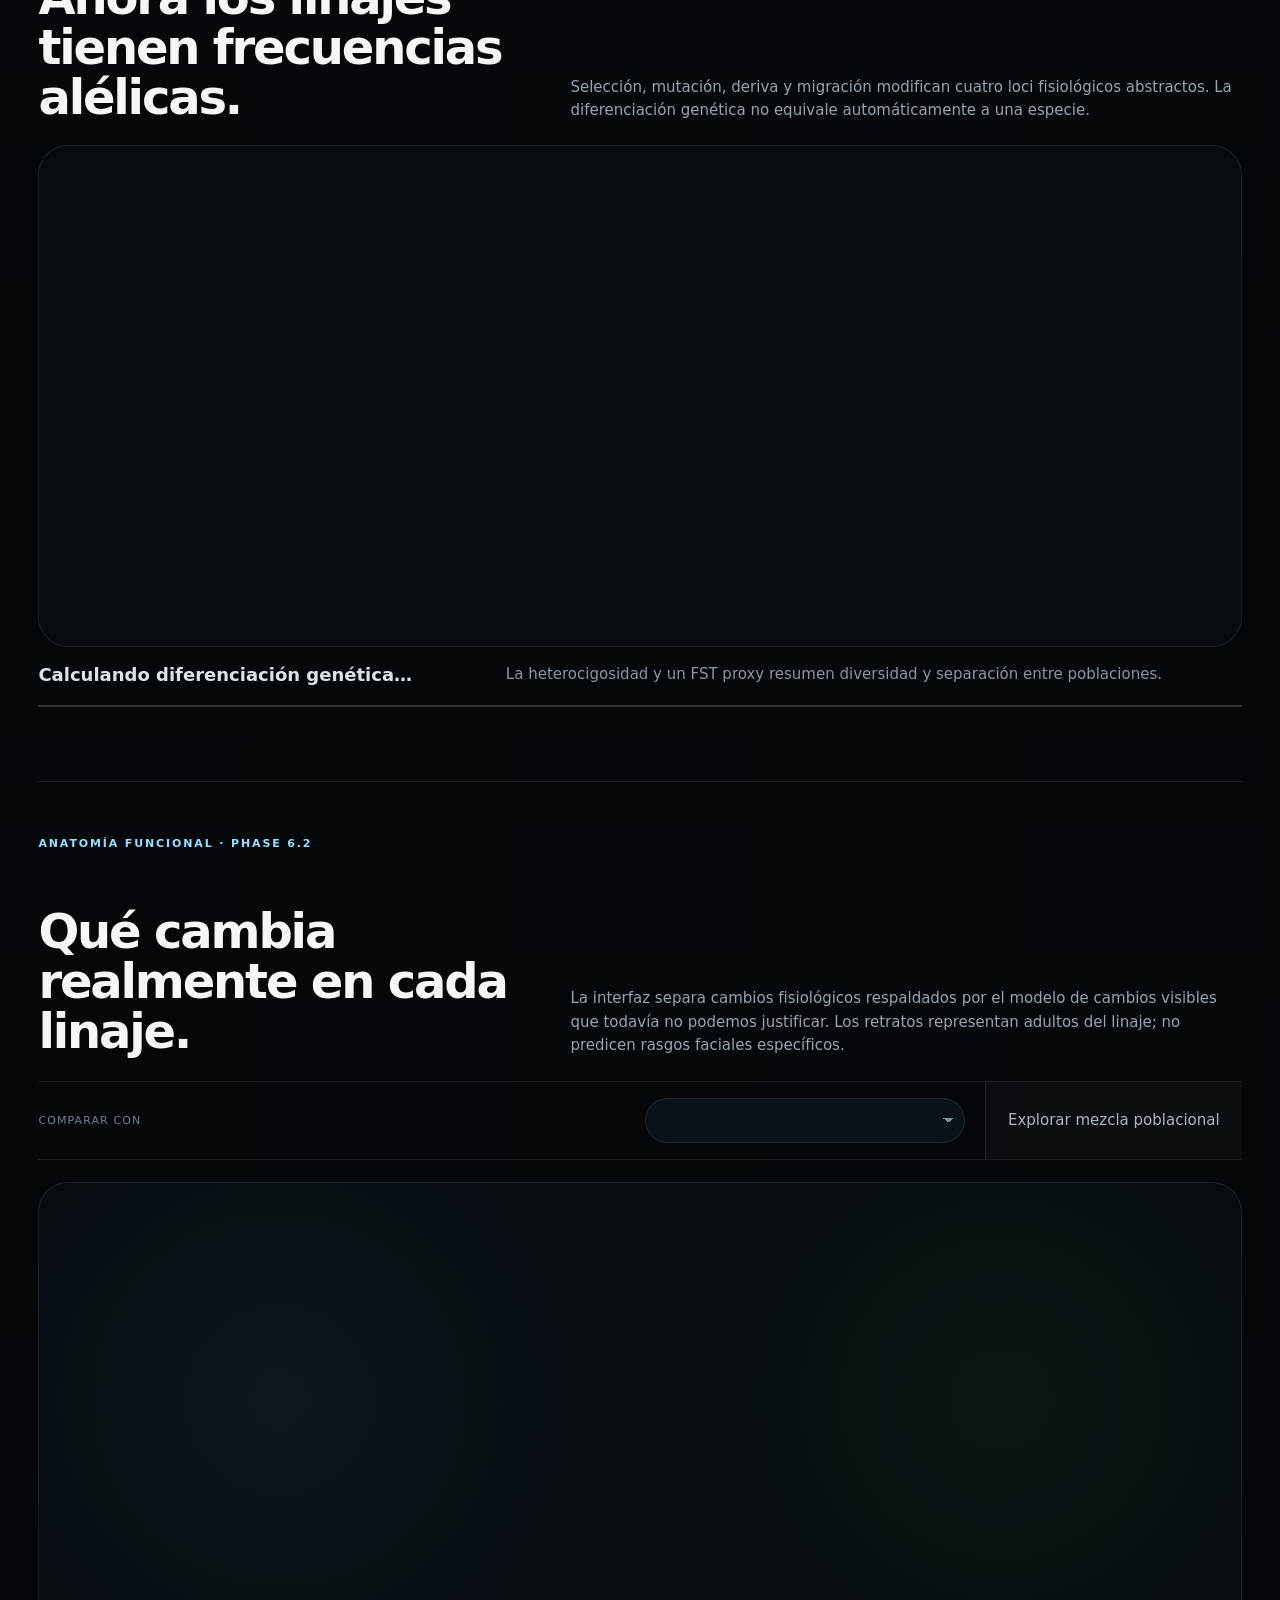
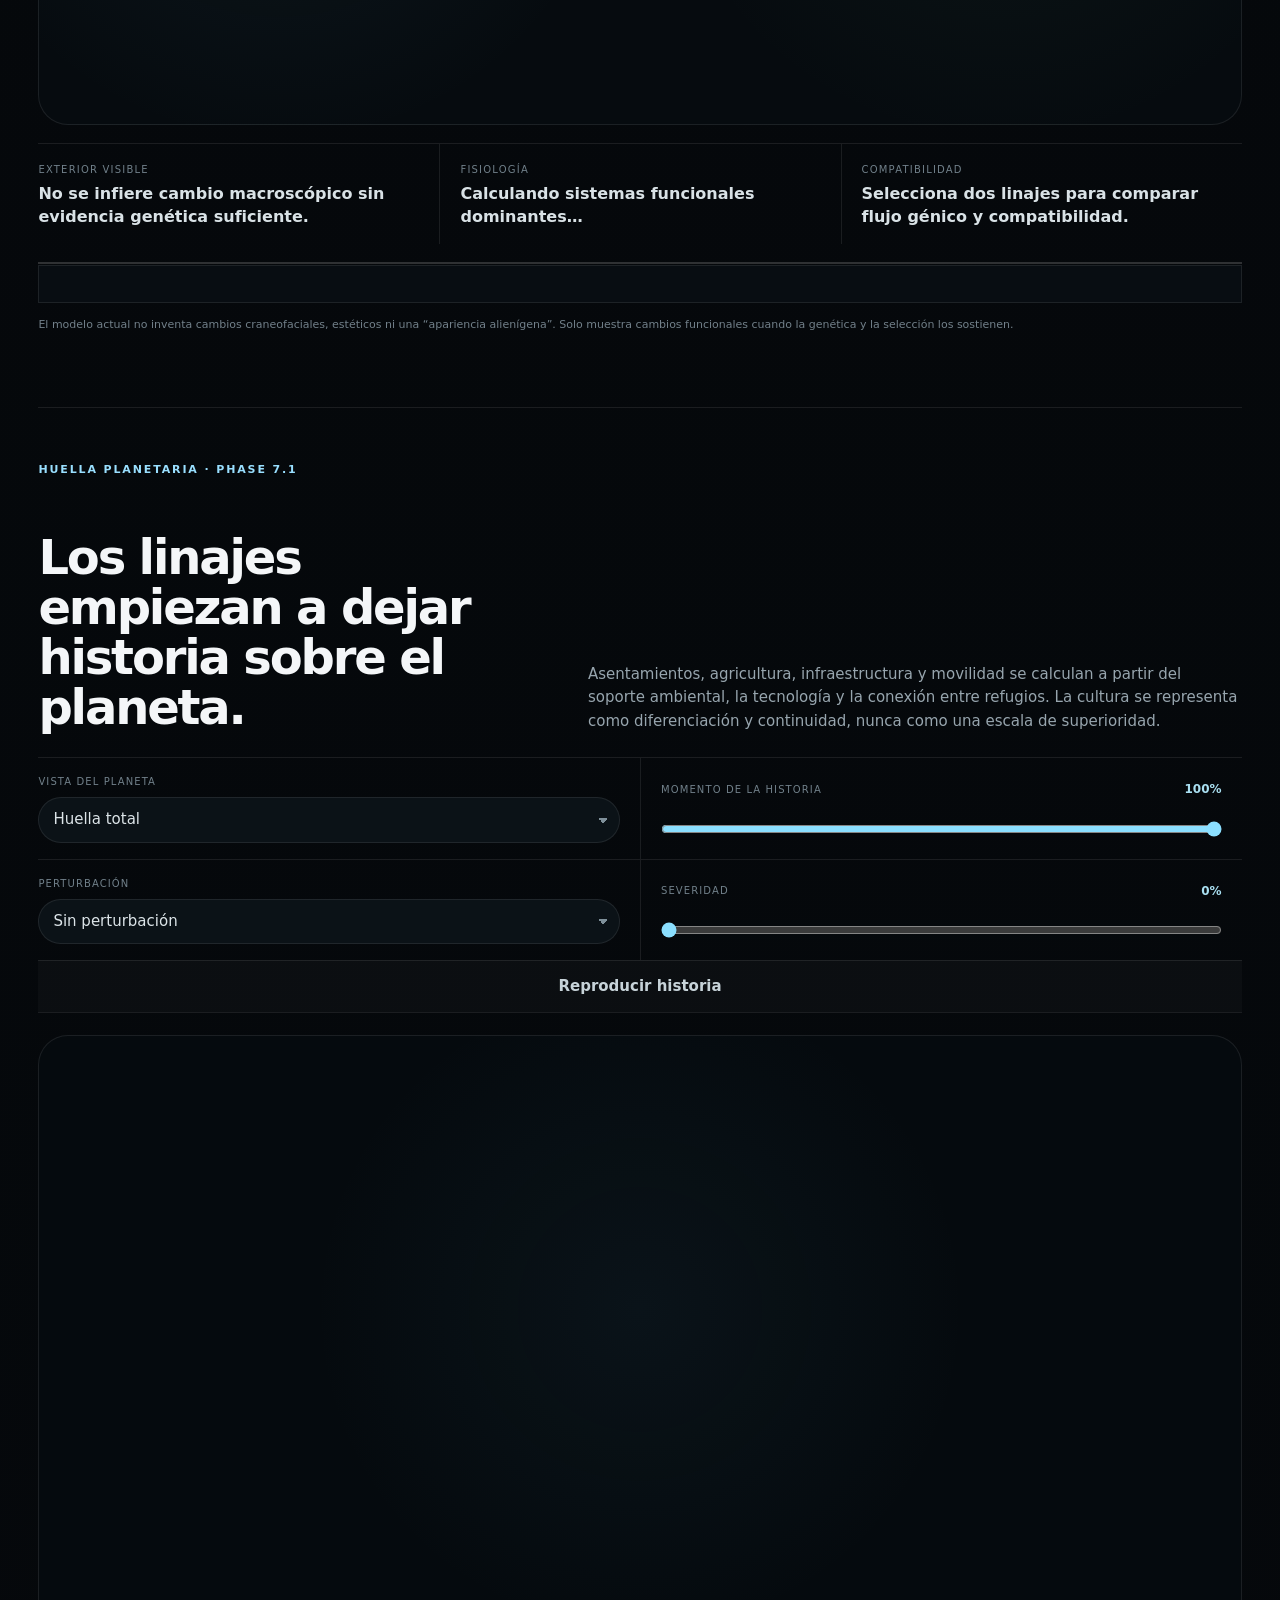
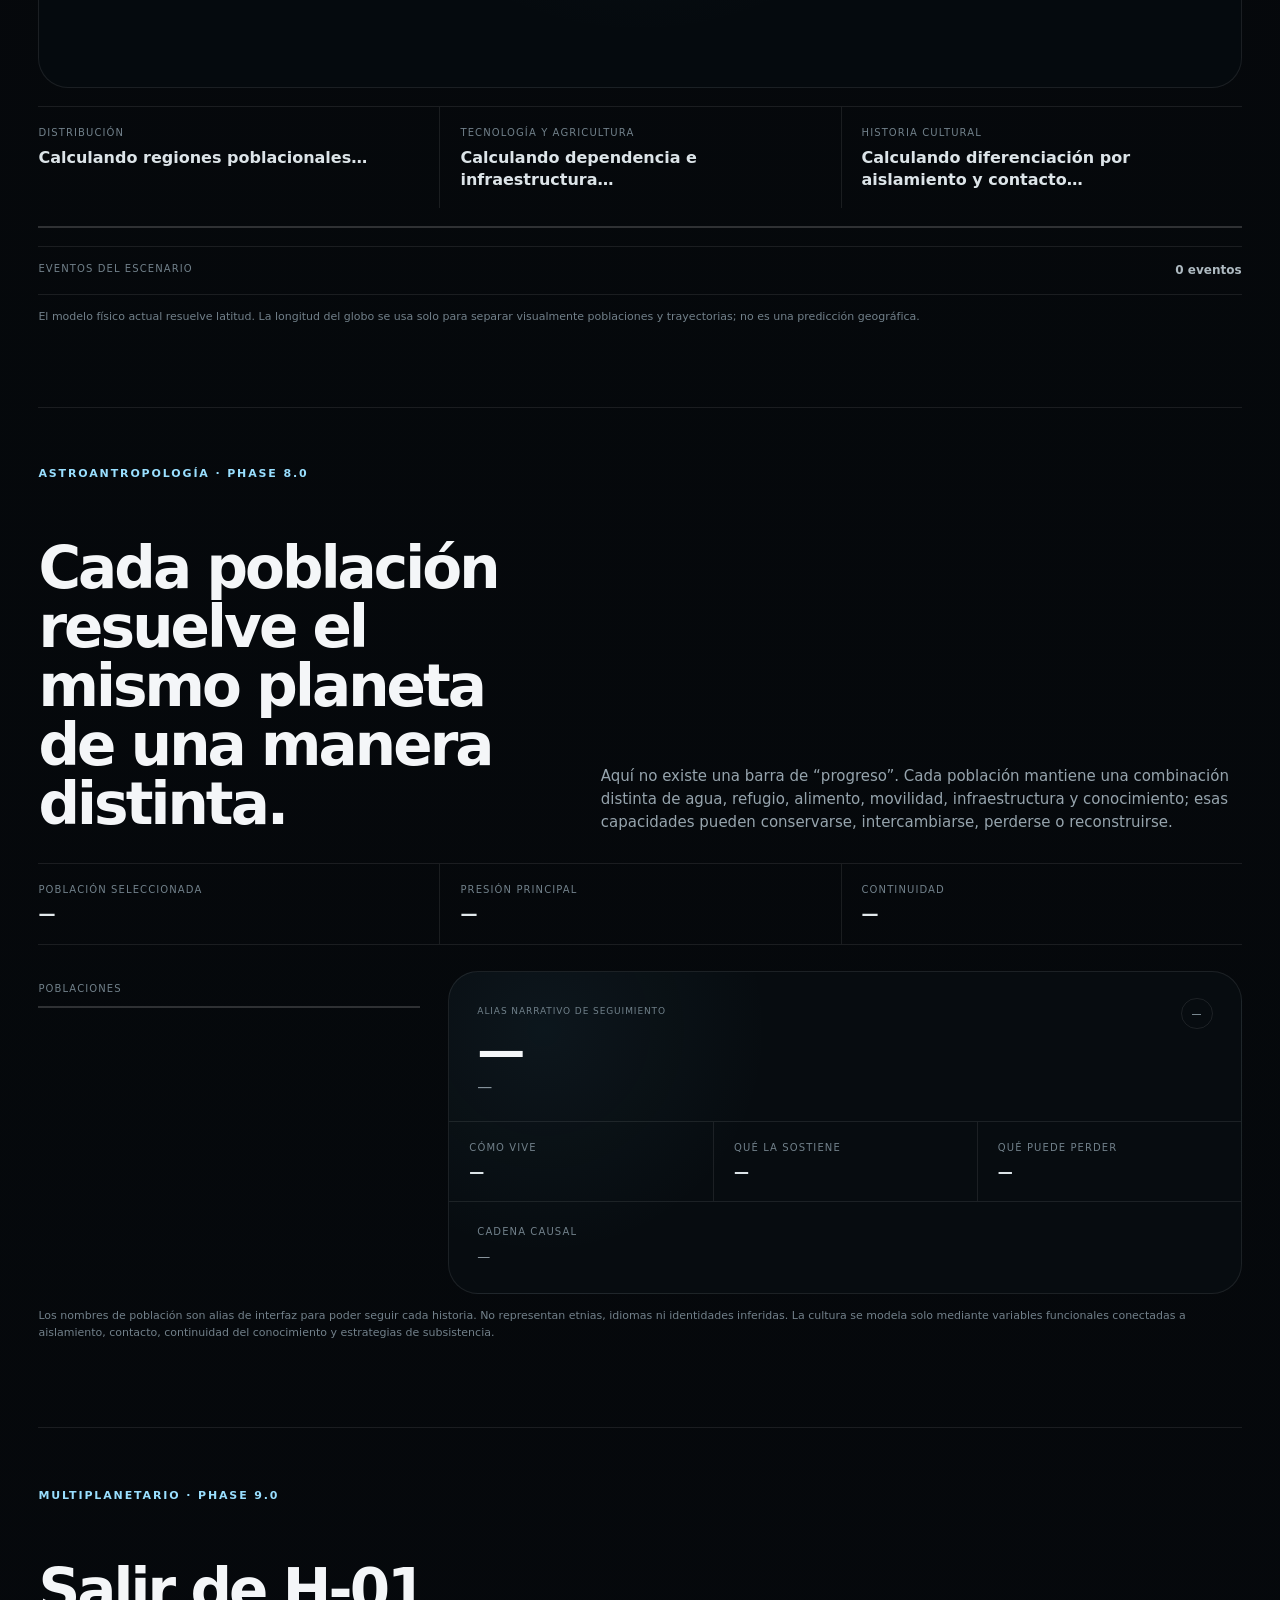
==== commit 7e1db8a8: "ux v4: scope simple experiment note to environment tab" ====
--- a/docs/index.html
+++ b/docs/index.html
@@ -1102,7 +1102,7 @@
         <div id="nbodyDetail" class="metricGrid scientific-only"></div>
       </section>
 
-      <div class="plainMethod simple-only">
+      <div class="plainMethod simple-only" data-h01-section="environment">
         <p><strong>Lo importante:</strong> un porcentaje alto aquí solo significa que este escenario merece una prueba más seria.
           Todavía debemos demostrar estabilidad orbital, atmósfera viable y clima regional.</p>
       </div>
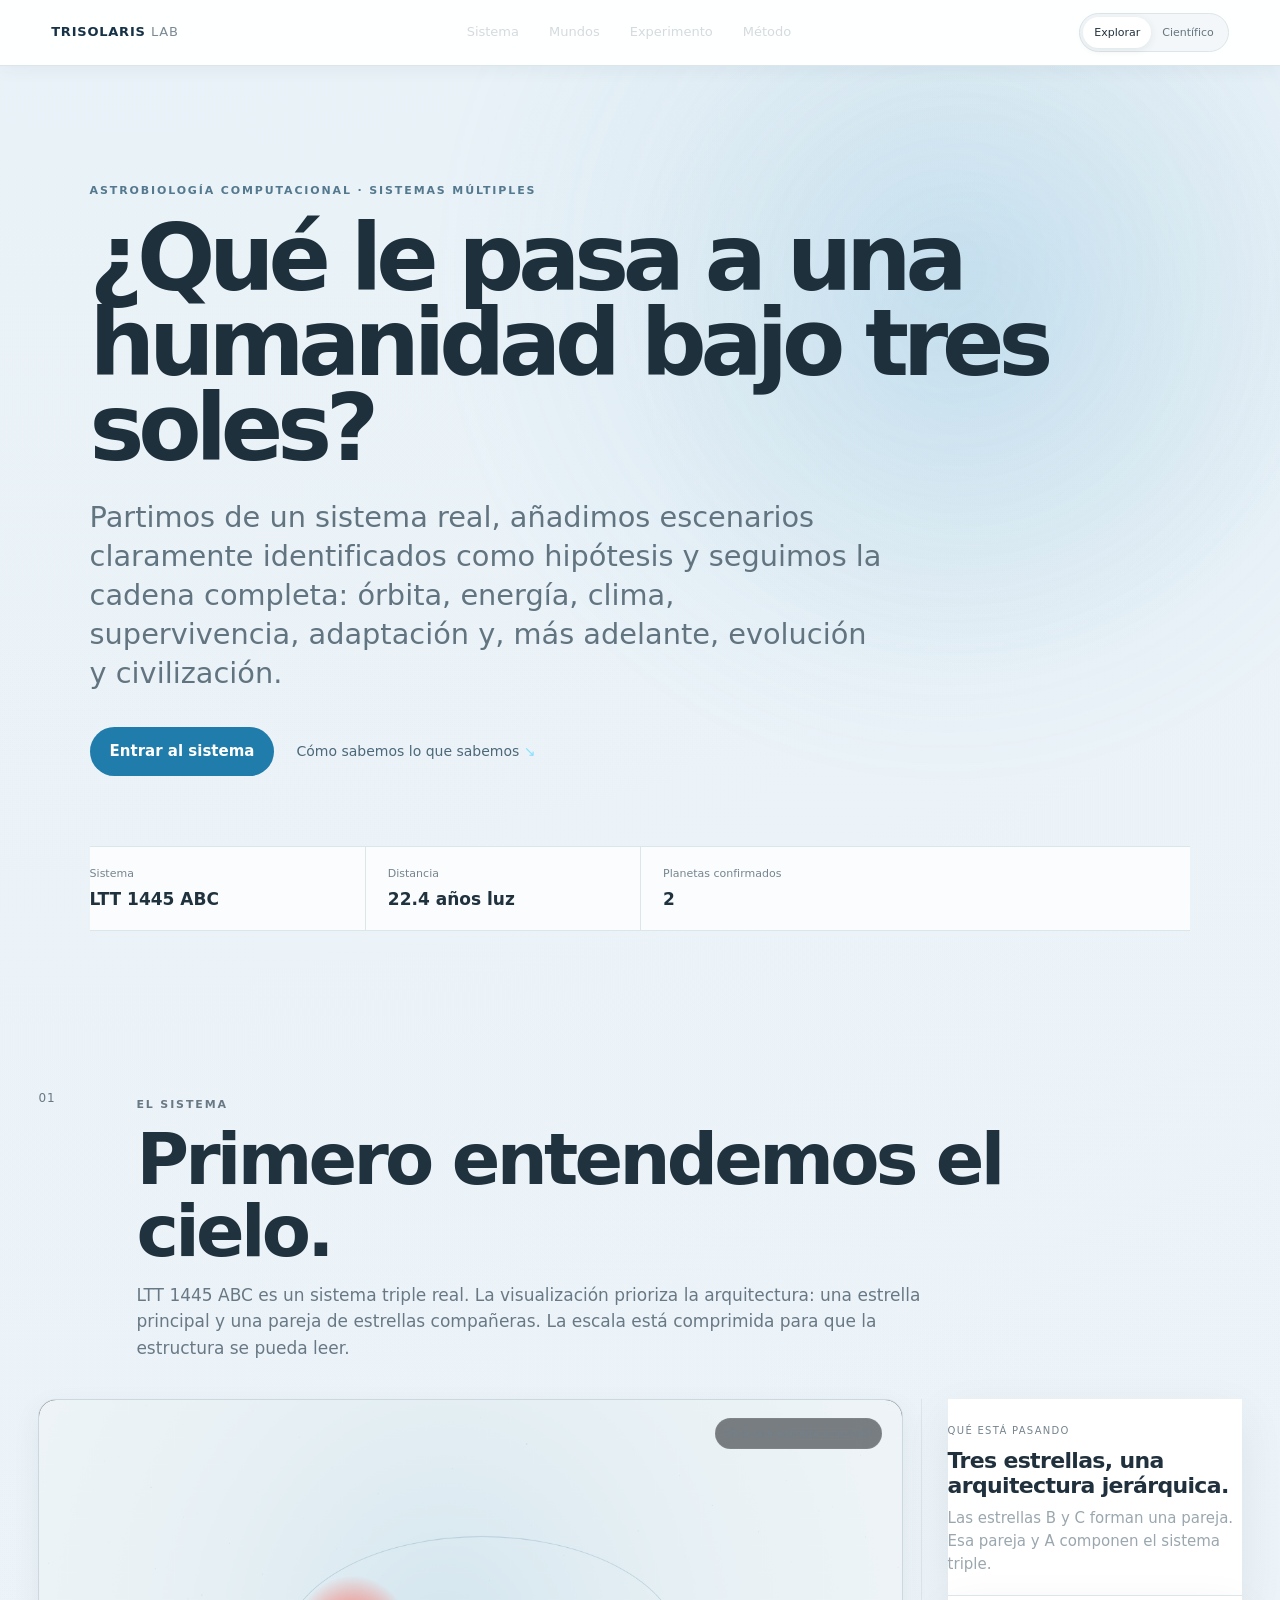
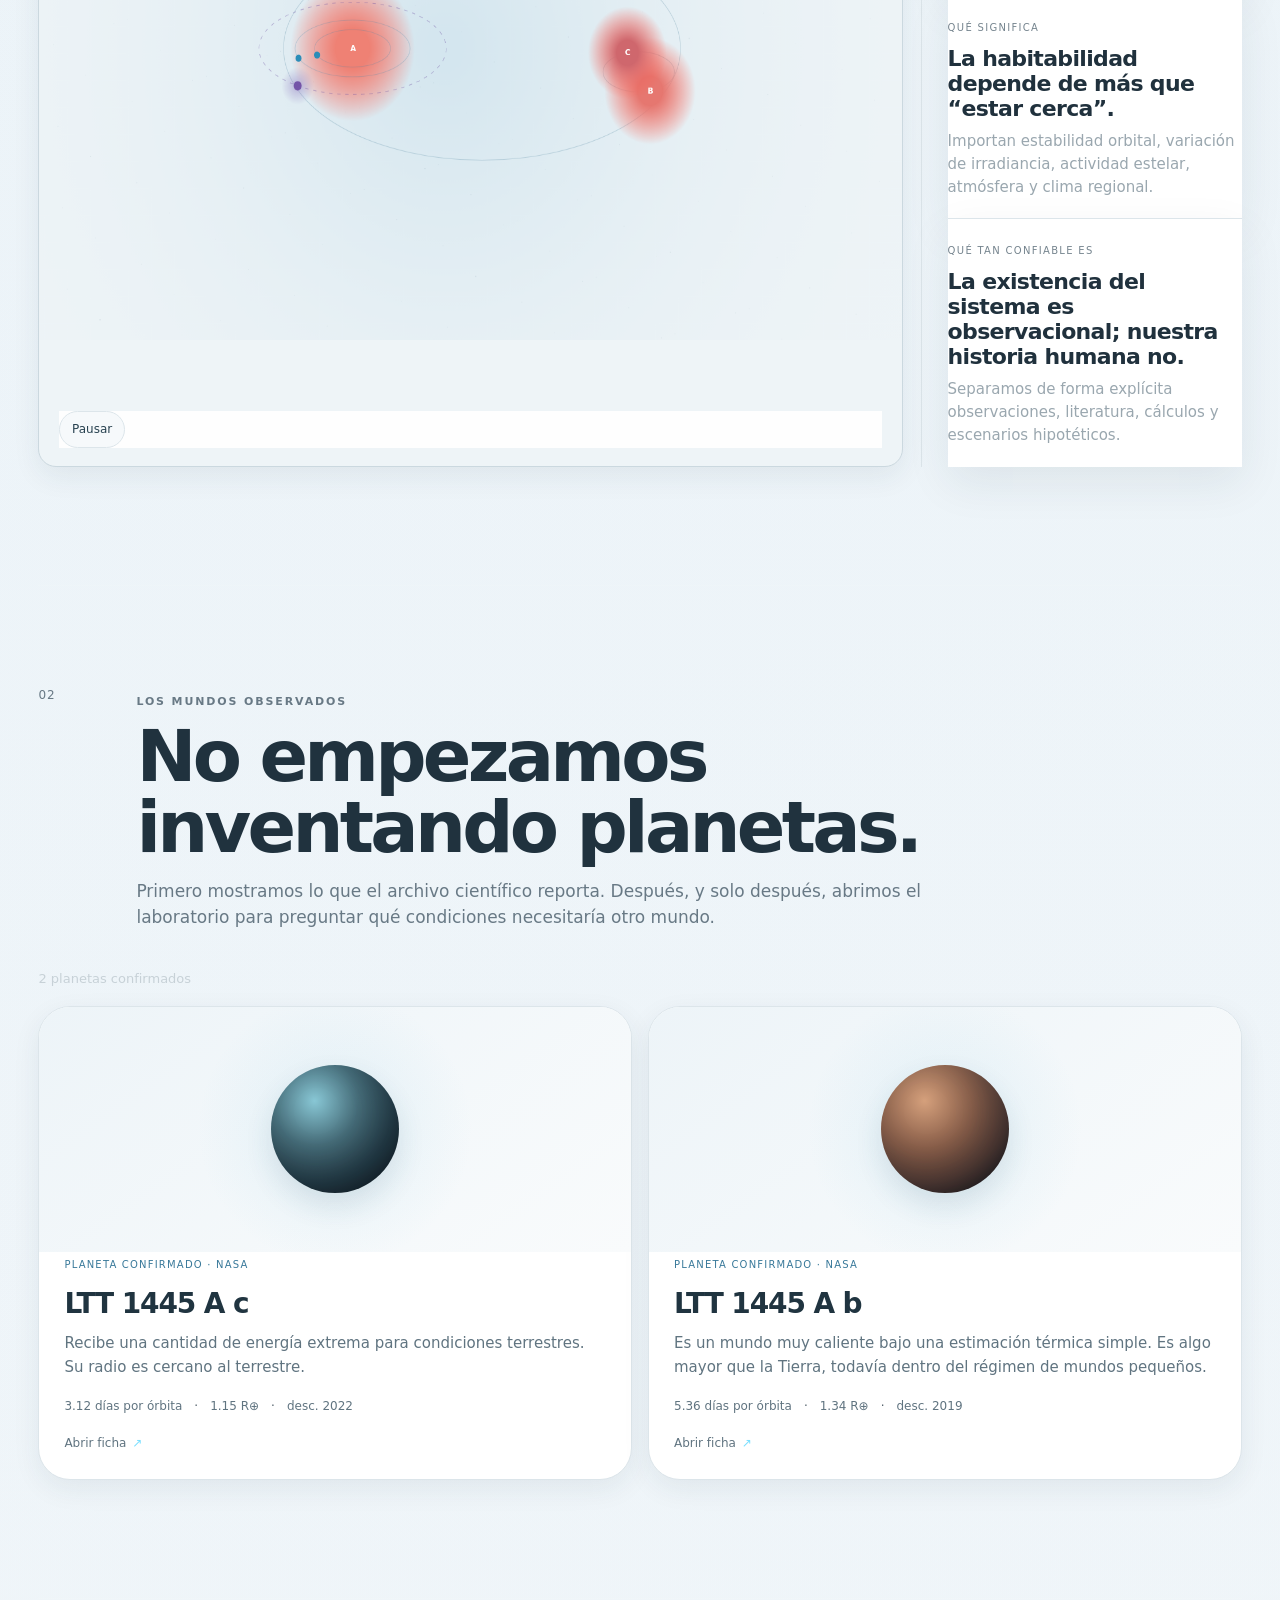
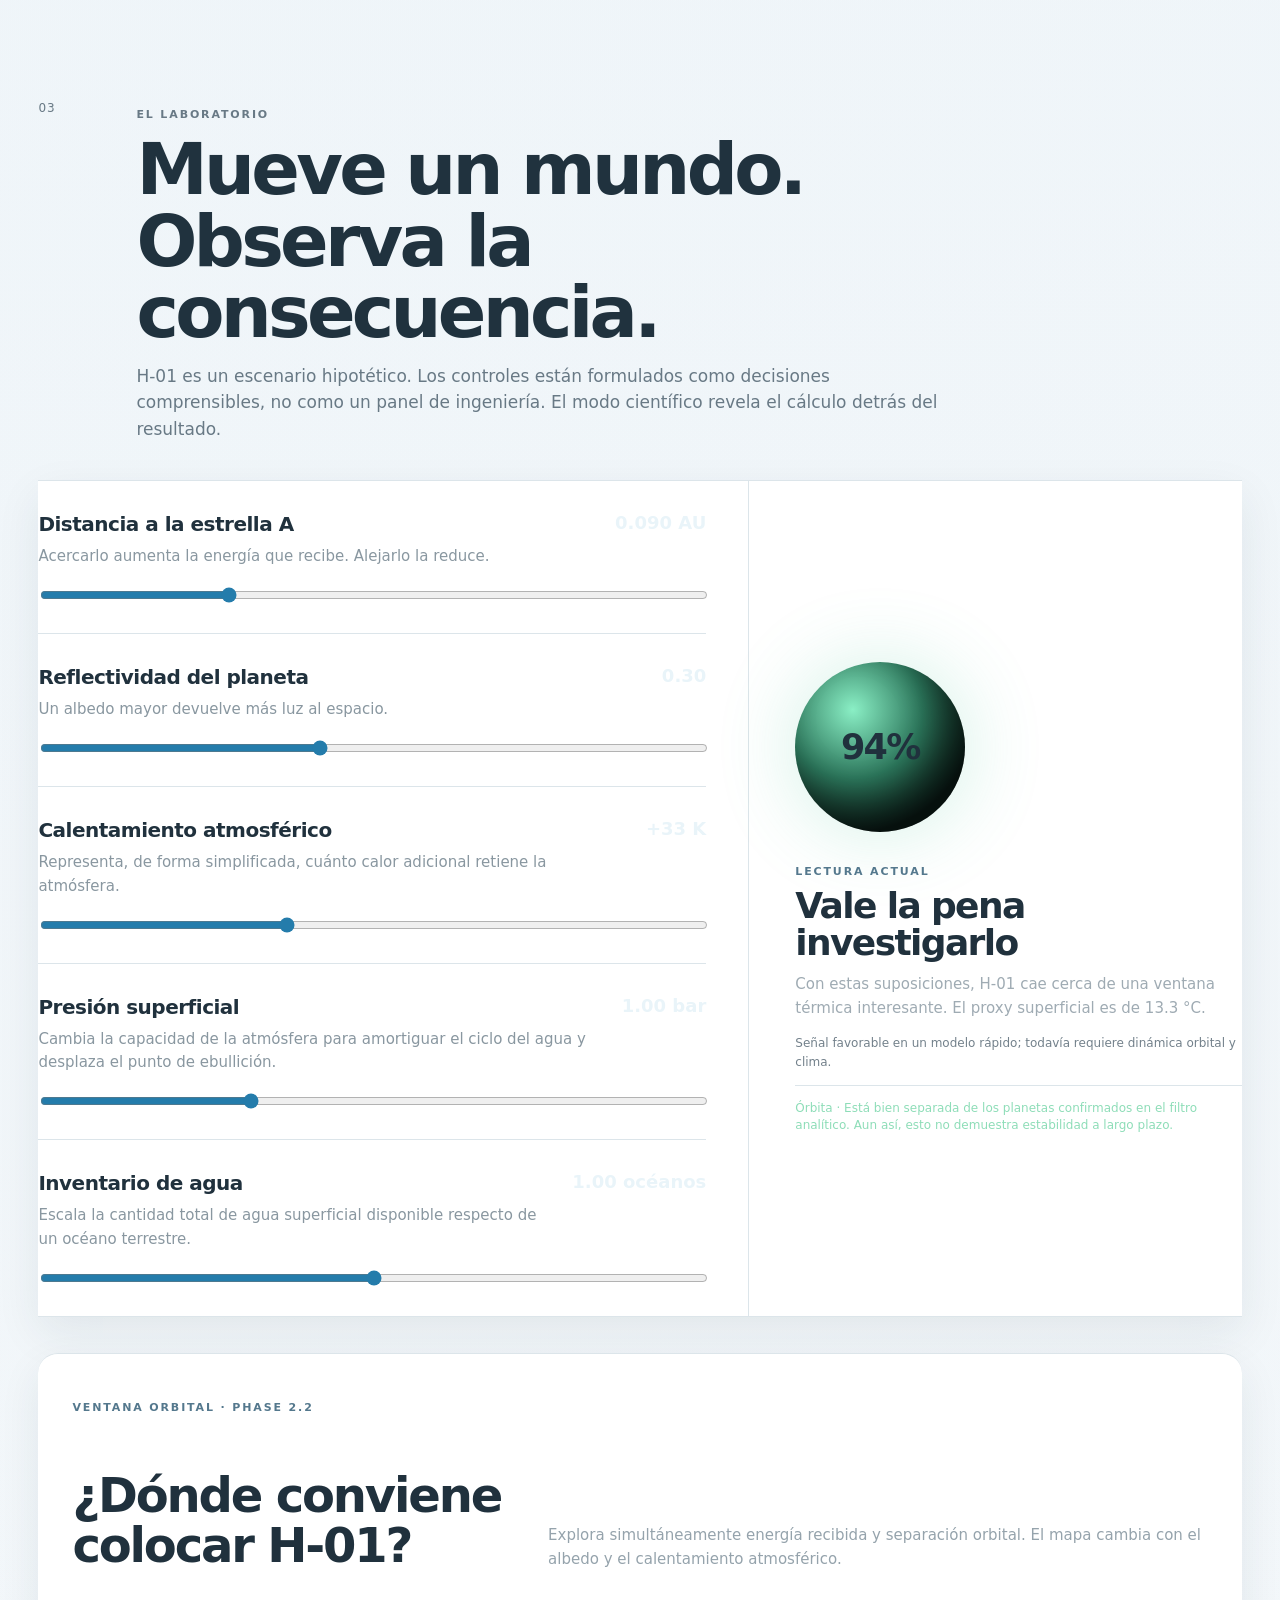
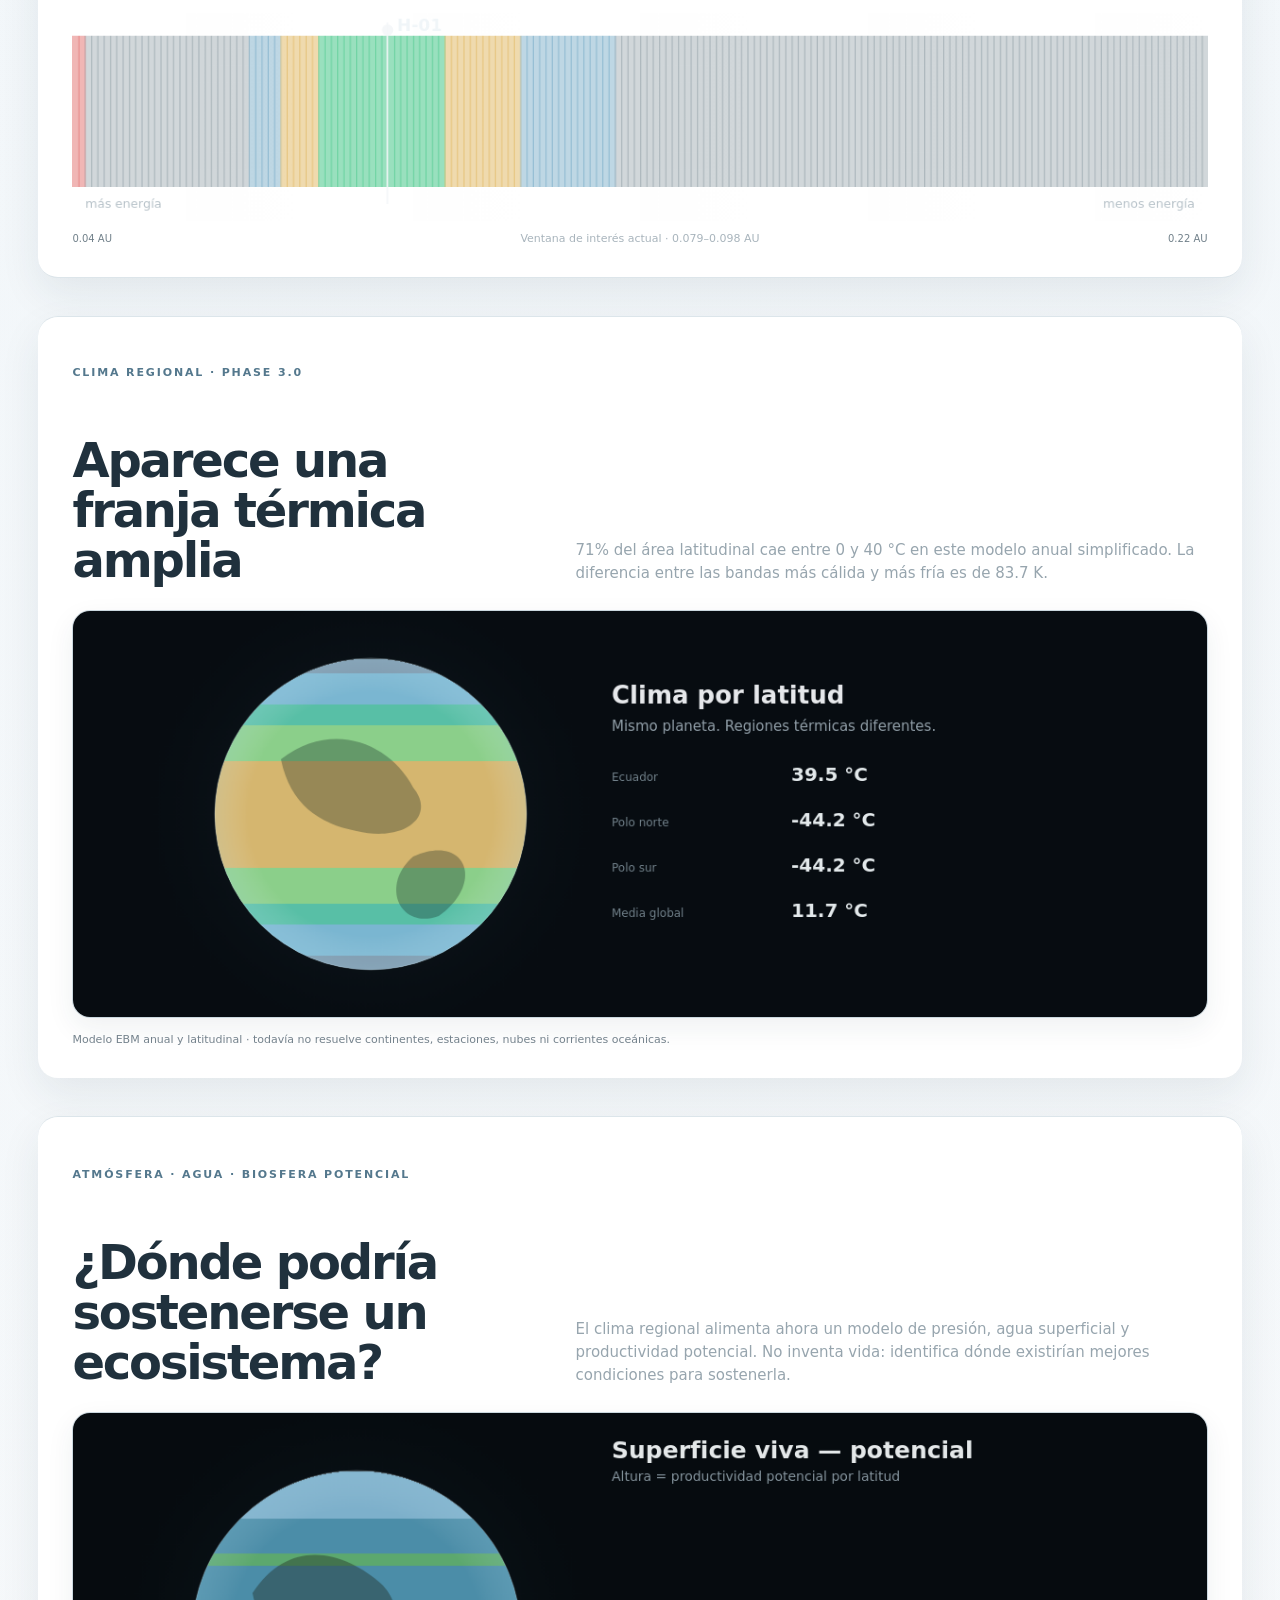
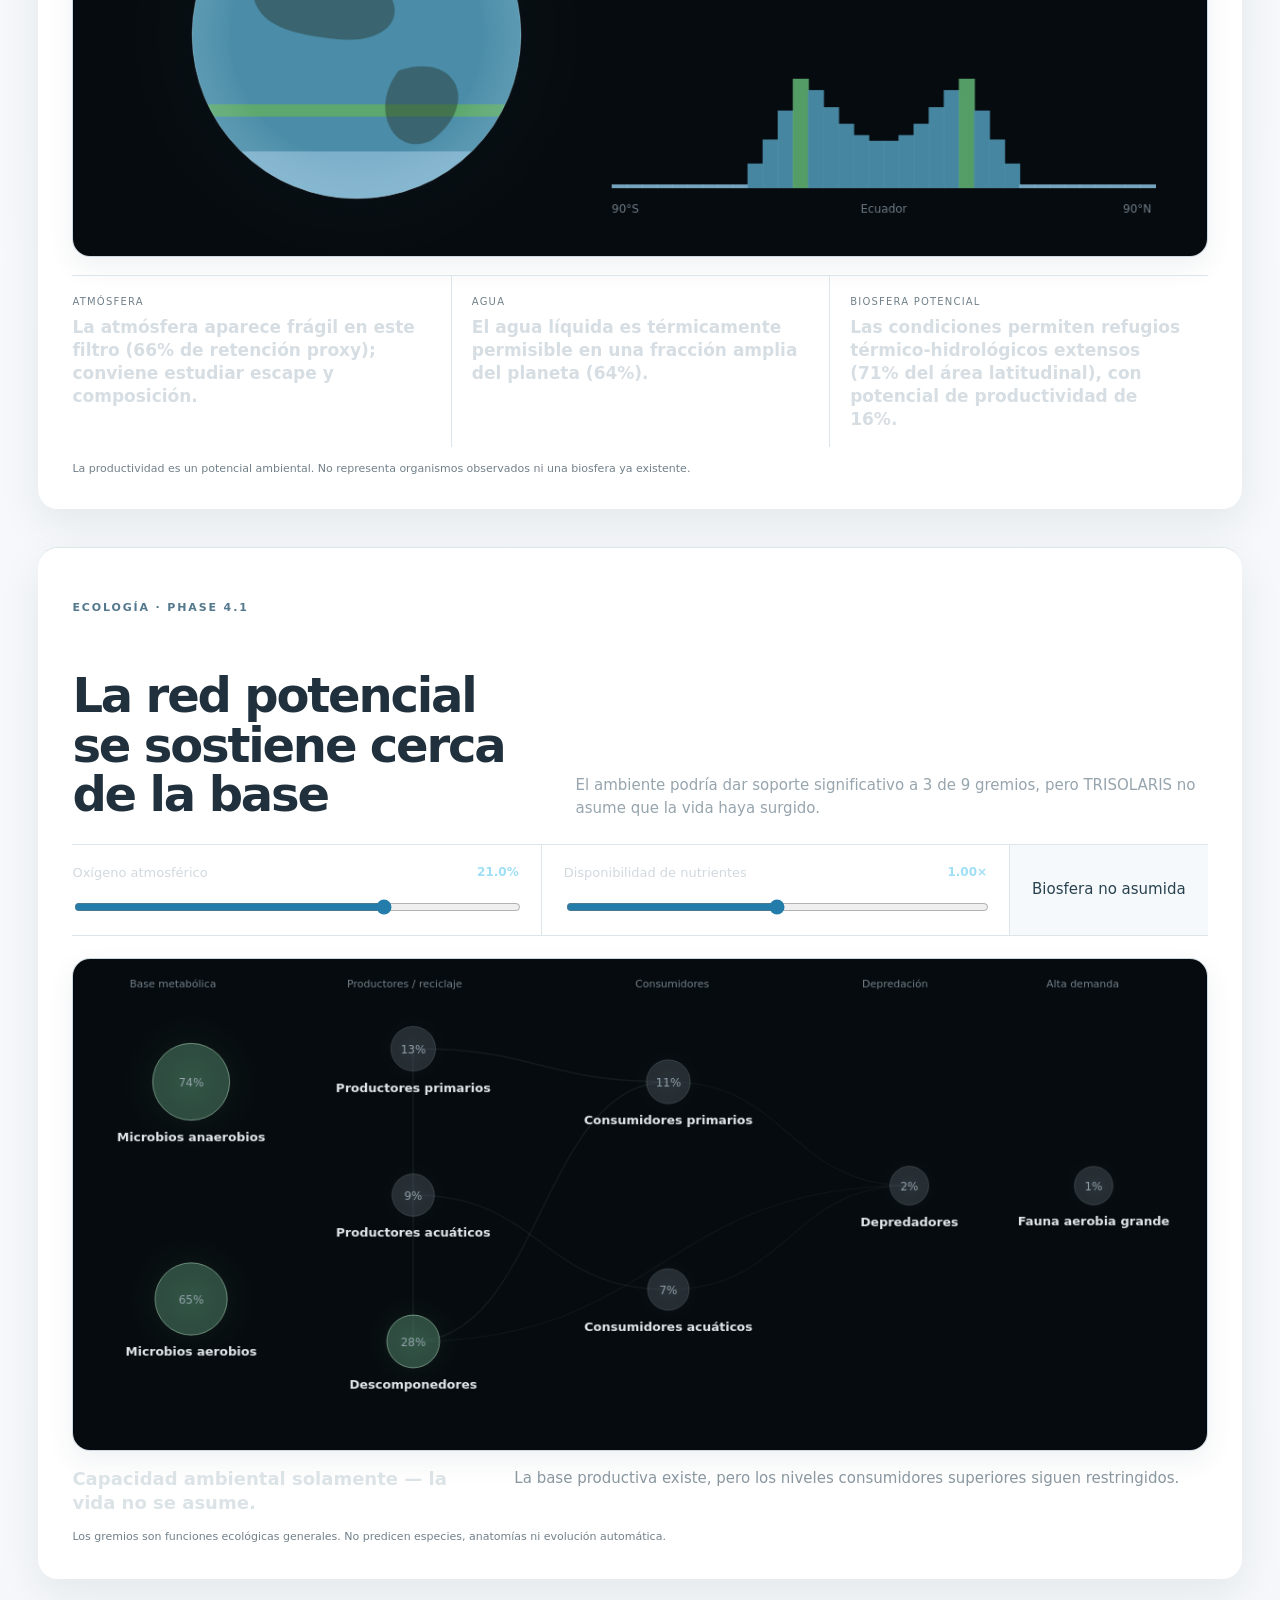
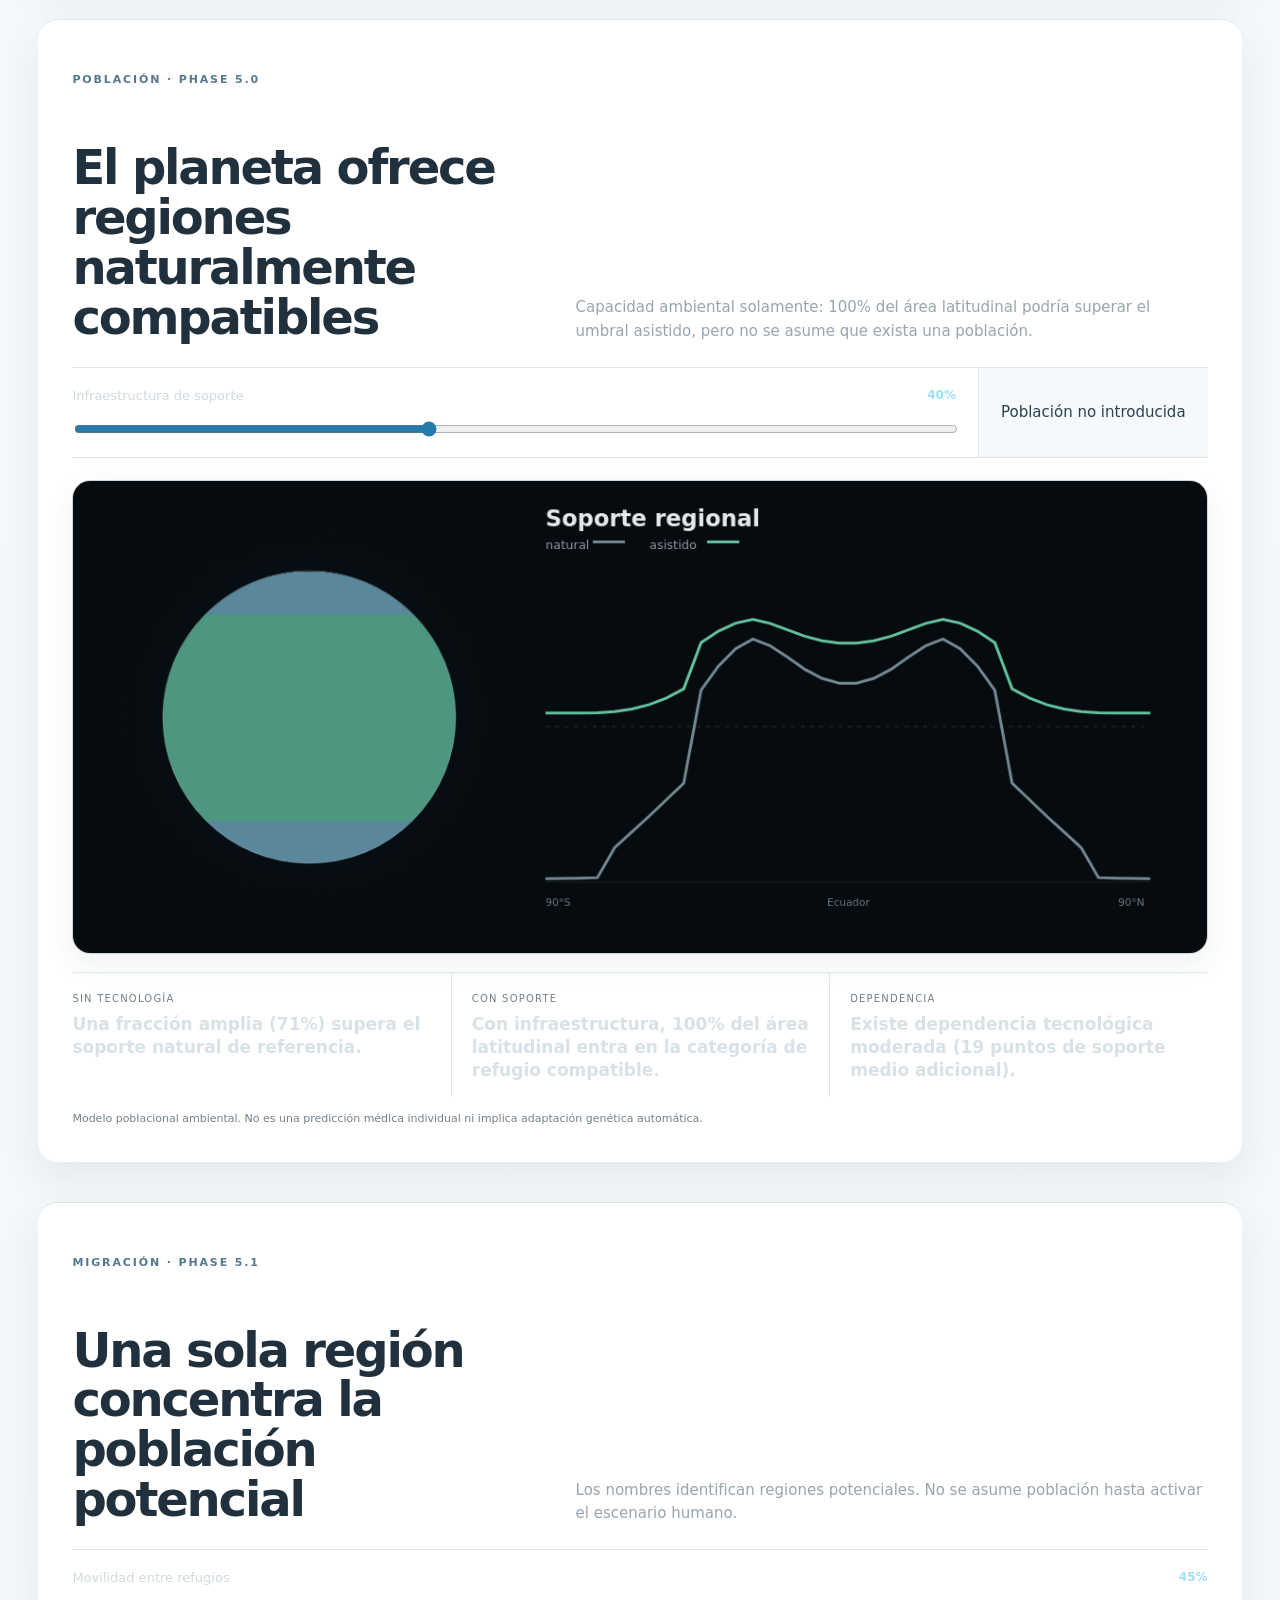
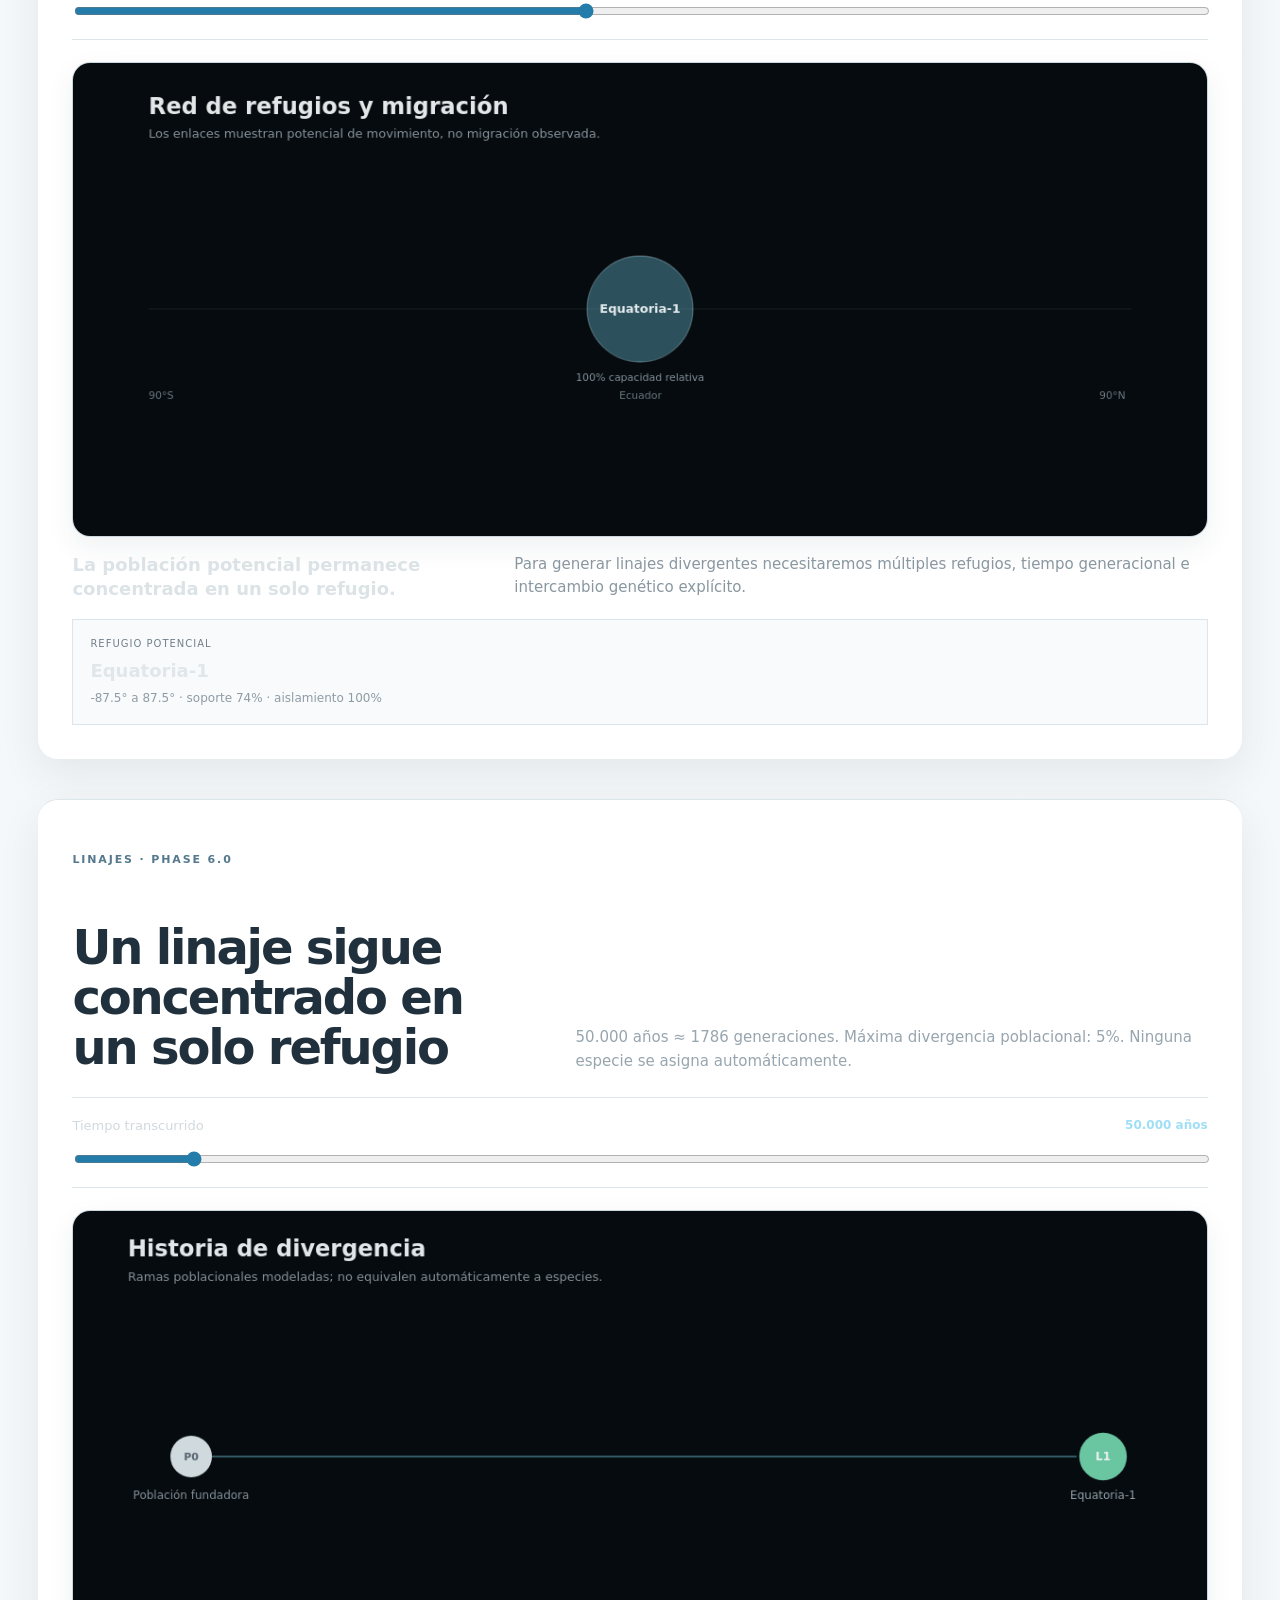
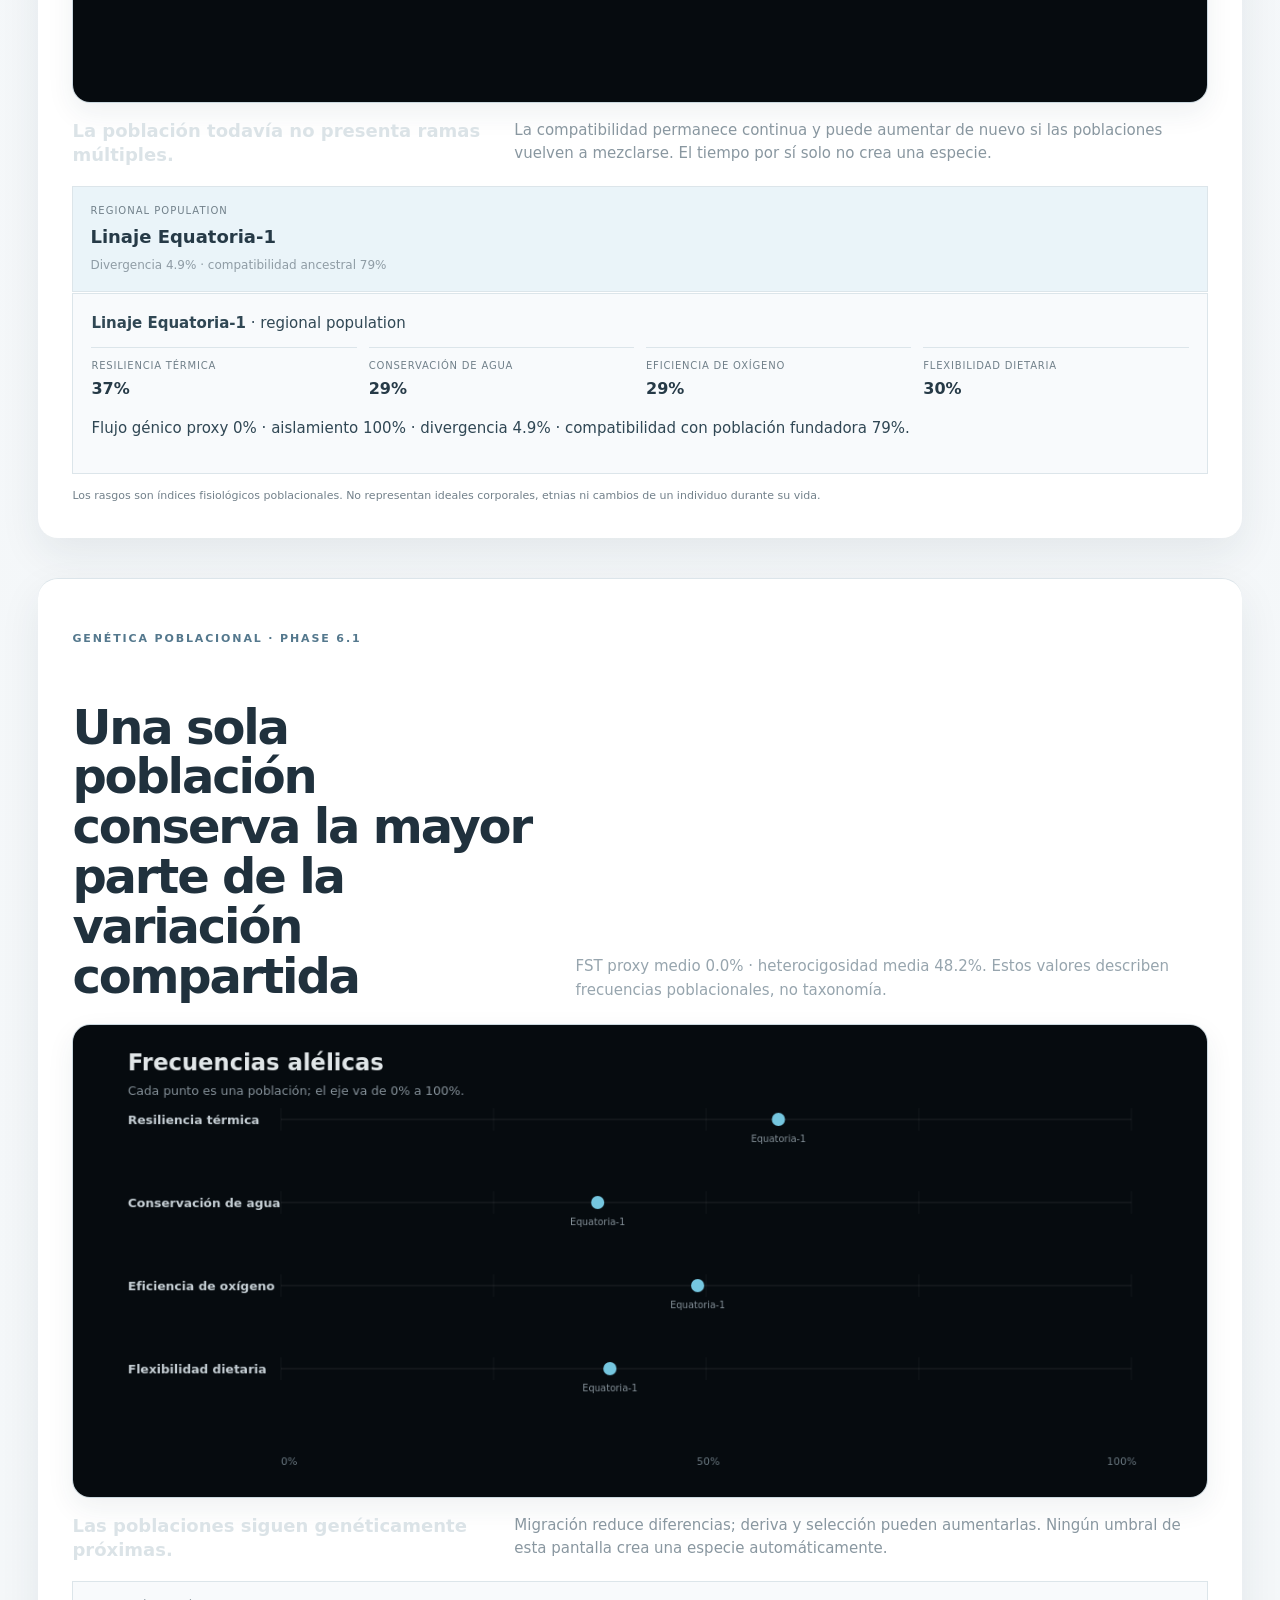
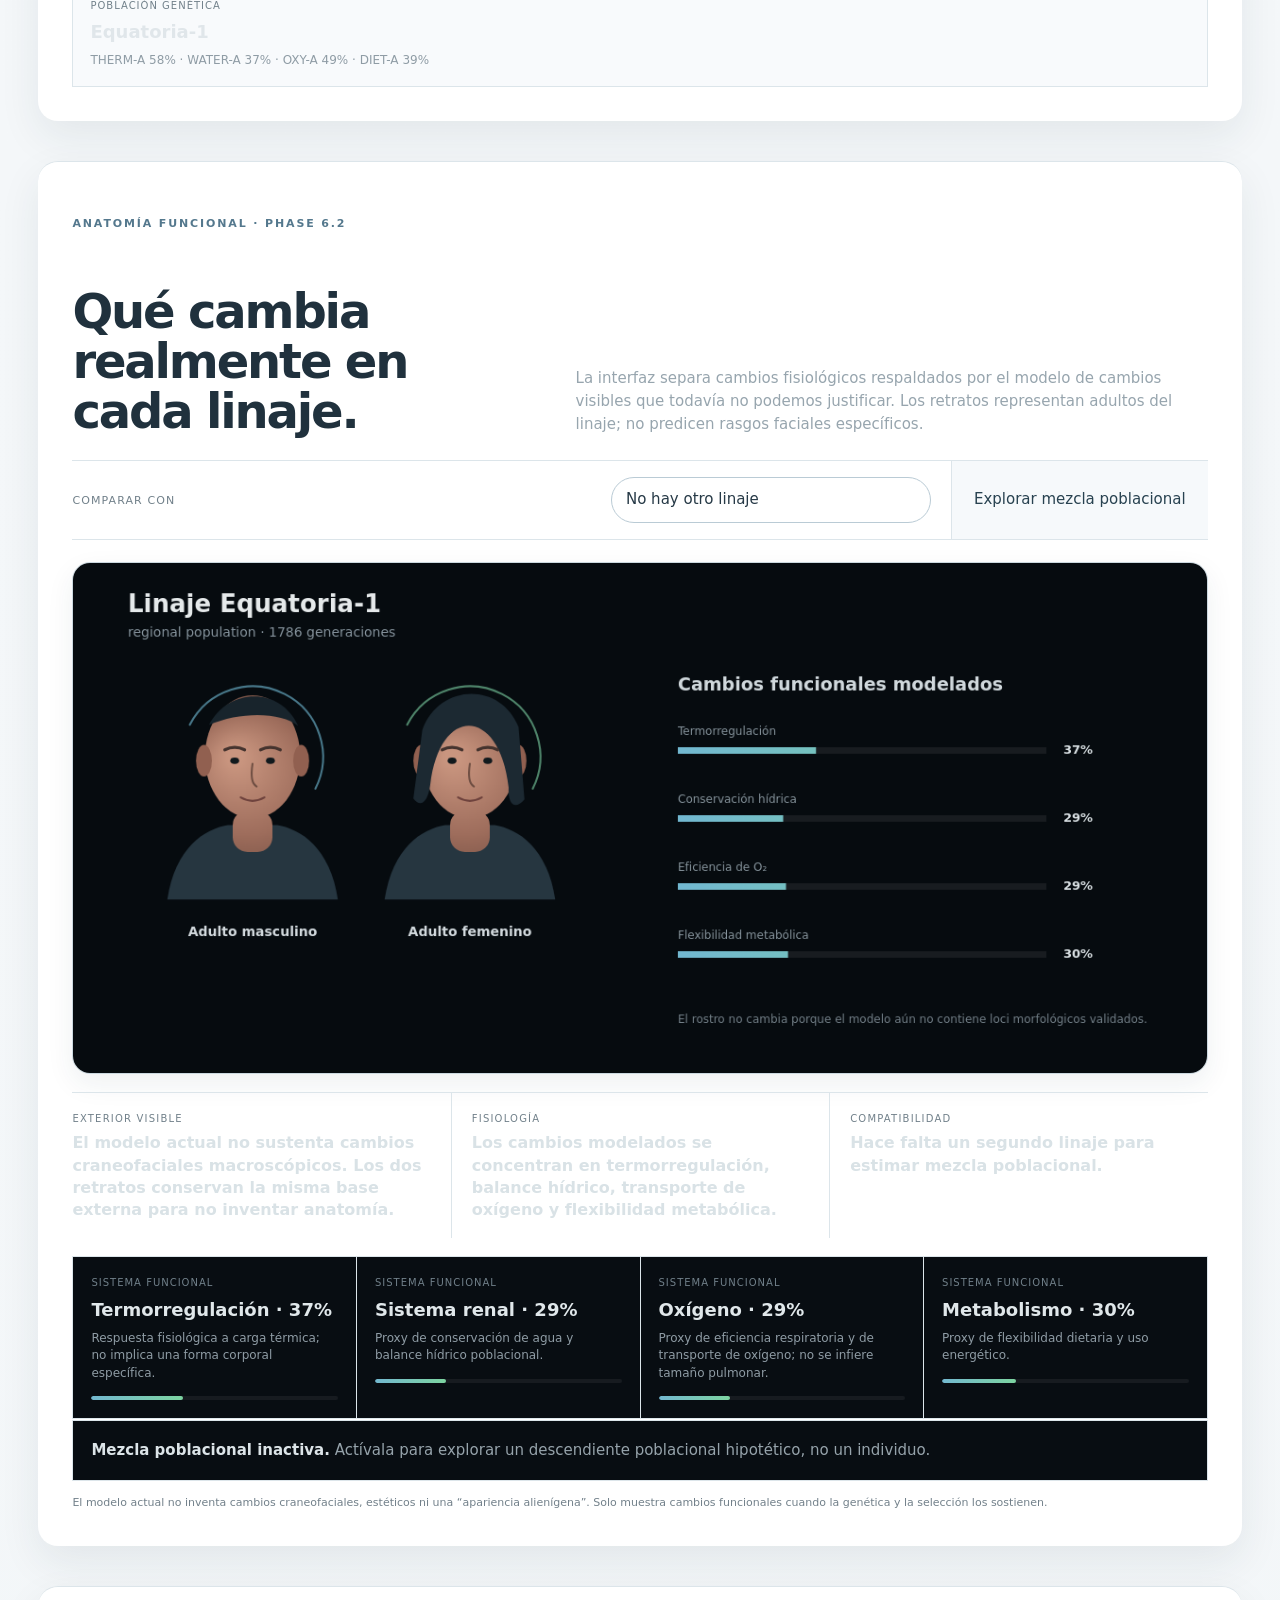
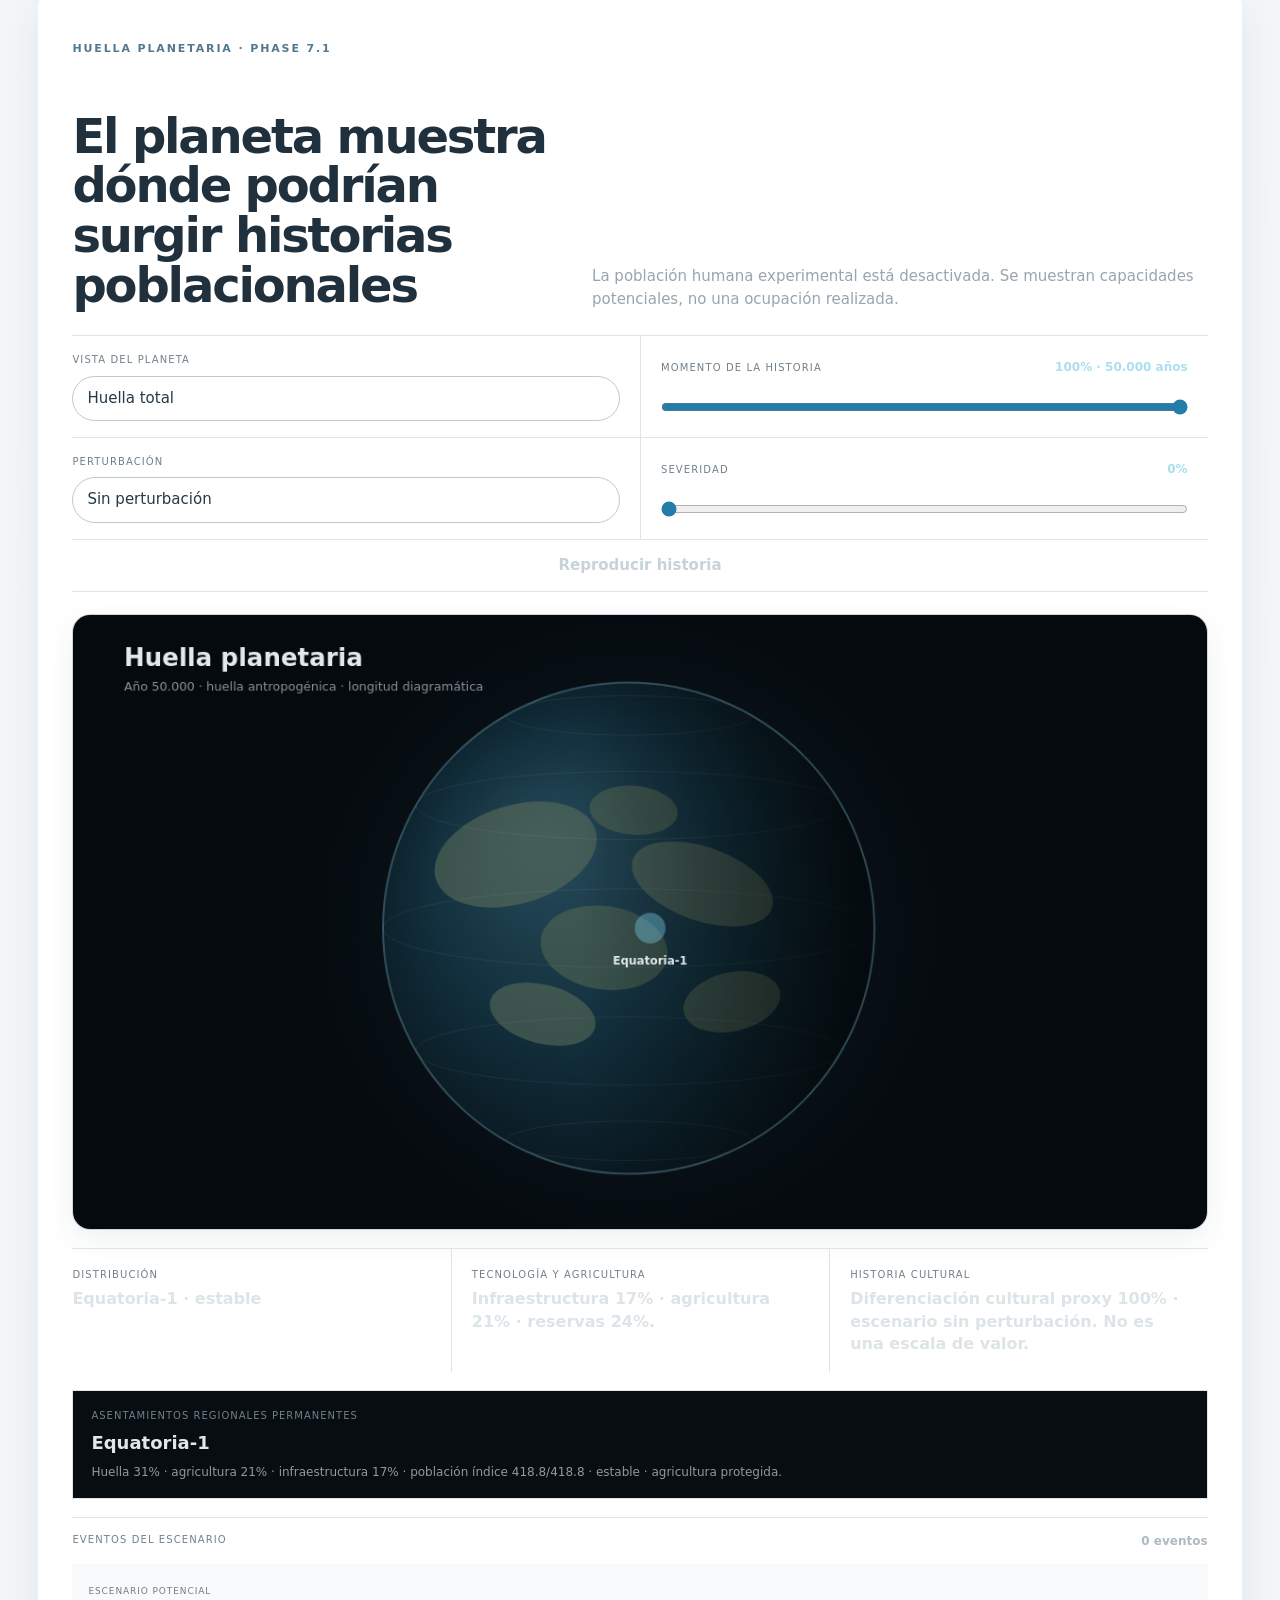
==== commit 4c266954: "hotfix: restore stable pre-UX interface" ====
--- a/docs/index.html
+++ b/docs/index.html
@@ -5,42 +5,25 @@
   <meta name="viewport" content="width=device-width,initial-scale=1,viewport-fit=cover" />
   <title>TRISOLARIS LAB — Ciencia para explorar</title>
   <meta name="description" content="Astrobiología y astroantropología computacional en sistemas estelares múltiples." />
-  <meta name="theme-color" content="#f4f7f9" />
-  <link rel="stylesheet" href="./styles.css?v=uxv4-20260925" />
+  <meta name="theme-color" content="#05080b" />
+  <link rel="stylesheet" href="./styles.css?v=phase12a-20260925" />
 </head>
-<body data-mode="simple" data-app-view="system" data-h01-tab="environment" data-research-tab="replay">
+<body data-mode="simple">
   <nav class="siteNav" aria-label="Navegación principal">
     <a class="wordmark" href="#inicio">TRISOLARIS <span>LAB</span></a>
-    <div class="navCenter appViewNav" aria-label="Contexto de exploración">
-      <button type="button" class="appViewBtn active" data-app-view="system">Sistema</button>
-      <div id="navPlanetButtons" class="navPlanetButtons"></div>
-      <button type="button" class="appViewBtn" data-app-view="h01">H-01</button>
-      <button type="button" class="appViewBtn" data-app-view="research">Investigación</button>
+    <div class="navCenter">
+      <a href="#sistema">Sistema</a>
+      <a href="#mundos">Mundos</a>
+      <a href="#experimento">Experimento</a>
+      <a href="#evidencia">Método</a>
     </div>
     <div class="viewControl" aria-label="Nivel de detalle">
       <button class="modeBtn active" data-mode="simple">Explorar</button>
       <button class="modeBtn" data-mode="scientific">Científico</button>
     </div>
-  </nav>\n
-  <div id="subViewNav" class="subViewNav">
-    <div class="subViewInner" data-subnav-for="h01">
-      <span>H-01</span>
-      <button type="button" data-h01-tab="environment" class="active">Entorno</button>
-      <button type="button" data-h01-tab="life">Vida</button>
-      <button type="button" data-h01-tab="humanity">Humanidad</button>
-      <button type="button" data-h01-tab="expansion">Expansión</button>
-    </div>
-    <div class="subViewInner" data-subnav-for="research">
-      <span>Investigación</span>
-      <button type="button" data-research-tab="replay" class="active">Replay</button>
-      <button type="button" data-research-tab="thresholds">Umbrales</button>
-      <button type="button" data-research-tab="publication">Publicación</button>
-      <button type="button" data-research-tab="method">Método</button>
-    </div>
-  </div>
-
-
-  <header id="inicio" class="hero" data-view="system">
+  </nav>
+
+  <header id="inicio" class="hero">
     <div class="heroGlow" aria-hidden="true"></div>
     <div class="heroCopy">
       <p class="overline">ASTROBIOLOGÍA COMPUTACIONAL · SISTEMAS MÚLTIPLES</p>
@@ -64,7 +47,7 @@
   </header>
 
   <main>
-    <section id="sistema" class="chapter" data-view="system">
+    <section id="sistema" class="chapter">
       <div class="chapterIntro">
         <p class="chapterNumber">01</p>
         <div>
@@ -131,13 +114,13 @@
       </div>
     </section>
 
-    <section id="mundos" class="chapter worldsChapter" data-view="system observed">
+    <section id="mundos" class="chapter worldsChapter">
       <div class="chapterIntro">
         <p class="chapterNumber">02</p>
         <div>
           <p class="eyebrow">LOS MUNDOS OBSERVADOS</p>
-          <h2 id="worldsTitle">No empezamos inventando planetas.</h2>
-          <p id="worldsIntro">
+          <h2>No empezamos inventando planetas.</h2>
+          <p>
             Primero mostramos lo que el archivo científico reporta. Después, y solo después, abrimos el laboratorio
             para preguntar qué condiciones necesitaría otro mundo.
           </p>
@@ -163,8 +146,8 @@
       </div>
     </section>
 
-    <section id="experimento" class="chapter experimentChapter" data-view="h01 research">
-      <div class="chapterIntro" data-h01-section="environment">
+    <section id="experimento" class="chapter experimentChapter">
+      <div class="chapterIntro">
         <p class="chapterNumber">03</p>
         <div>
           <p class="eyebrow">EL LABORATORIO</p>
@@ -176,7 +159,7 @@
         </div>
       </div>
 
-      <div class="labSurface" data-h01-section="environment">
+      <div class="labSurface">
         <div class="controlsColumn">
           <label class="controlRow">
             <div>
@@ -236,7 +219,7 @@
         </div>
       </div>
 
-      <div class="technicalSheet scientific-only" data-h01-section="environment">
+      <div class="technicalSheet scientific-only">
         <div class="sheetHeading">
           <div>
             <span class="evidenceMark derived">Derivado</span>
@@ -248,7 +231,7 @@
         <div id="candidateWhy" class="methodNote"></div>
       </div>
 
-      <section class="orbitWindow" data-h01-section="environment" aria-labelledby="orbitWindowTitle">
+      <section class="orbitWindow" aria-labelledby="orbitWindowTitle">
         <div class="orbitWindowIntro">
           <p class="eyebrow">VENTANA ORBITAL · PHASE 2.2</p>
           <h3 id="orbitWindowTitle">¿Dónde conviene colocar H-01?</h3>
@@ -264,7 +247,7 @@
         </div>
       </section>
 
-      <section class="climateWorld" data-h01-section="environment" aria-labelledby="climateHeadline">
+      <section class="climateWorld" aria-labelledby="climateHeadline">
         <div class="climateIntro">
           <p class="eyebrow">CLIMA REGIONAL · PHASE 3.0</p>
           <h3 id="climateHeadline">Un planeta no tiene una sola temperatura.</h3>
@@ -277,7 +260,7 @@
         <p class="climateCaveat">Modelo EBM anual y latitudinal · todavía no resuelve continentes, estaciones, nubes ni corrientes oceánicas.</p>
       </section>
 
-      <section class="surfaceSystems" data-h01-section="environment" aria-labelledby="surfaceHeadline">
+      <section class="surfaceSystems" aria-labelledby="surfaceHeadline">
         <div class="surfaceIntro">
           <p class="eyebrow">ATMÓSFERA · AGUA · BIOSFERA POTENCIAL</p>
           <h3 id="surfaceHeadline">¿Dónde podría sostenerse un ecosistema?</h3>
@@ -307,7 +290,7 @@
         <p class="surfaceCaveat">La productividad es un potencial ambiental. No representa organismos observados ni una biosfera ya existente.</p>
       </section>
 
-      <section class="ecologySystem" data-h01-section="life" aria-labelledby="ecologyHeadline">
+      <section class="ecologySystem" aria-labelledby="ecologyHeadline">
         <div class="ecologyIntro">
           <p class="eyebrow">ECOLOGÍA · PHASE 4.1</p>
           <h3 id="ecologyHeadline">Condiciones para una cadena alimentaria.</h3>
@@ -343,7 +326,7 @@
         <p class="surfaceCaveat">Los gremios son funciones ecológicas generales. No predicen especies, anatomías ni evolución automática.</p>
       </section>
 
-      <section class="settlementSystem" data-h01-section="humanity" aria-labelledby="settlementHeadline">
+      <section class="settlementSystem" aria-labelledby="settlementHeadline">
         <div class="settlementIntro">
           <p class="eyebrow">POBLACIÓN · PHASE 5.0</p>
           <h3 id="settlementHeadline">¿Dónde podría vivir una población humana?</h3>
@@ -384,7 +367,7 @@
         <p class="surfaceCaveat">Modelo poblacional ambiental. No es una predicción médica individual ni implica adaptación genética automática.</p>
       </section>
 
-      <section class="refugiaSystem" data-h01-section="humanity" aria-labelledby="refugiaHeadline">
+      <section class="refugiaSystem" aria-labelledby="refugiaHeadline">
         <div class="refugiaIntro">
           <p class="eyebrow">MIGRACIÓN · PHASE 5.1</p>
           <h3 id="refugiaHeadline">Poblaciones separadas por el planeta.</h3>
@@ -412,7 +395,7 @@
         <div id="refugiaMetrics" class="metricGrid scientific-only"></div>
       </section>
 
-      <section class="lineageSystem" data-h01-section="humanity" aria-labelledby="lineageHeadline">
+      <section class="lineageSystem" aria-labelledby="lineageHeadline">
         <div class="lineageIntro">
           <p class="eyebrow">LINAJES · PHASE 6.0</p>
           <h3 id="lineageHeadline">La historia biológica empieza con poblaciones.</h3>
@@ -442,7 +425,7 @@
         <p class="surfaceCaveat">Los rasgos son índices fisiológicos poblacionales. No representan ideales corporales, etnias ni cambios de un individuo durante su vida.</p>
       </section>
 
-      <section class="geneticsSystem" data-h01-section="humanity" aria-labelledby="geneticsHeadline">
+      <section class="geneticsSystem" aria-labelledby="geneticsHeadline">
         <div class="geneticsIntro">
           <p class="eyebrow">GENÉTICA POBLACIONAL · PHASE 6.1</p>
           <h3 id="geneticsHeadline">Ahora los linajes tienen frecuencias alélicas.</h3>
@@ -462,7 +445,7 @@
         <div id="geneticsMetrics" class="metricGrid scientific-only"></div>
       </section>
 
-      <section class="lineageInspector" data-h01-section="humanity" aria-labelledby="lineageInspectorHeadline">
+      <section class="lineageInspector" aria-labelledby="lineageInspectorHeadline">
         <div class="lineageInspectorIntro">
           <p class="eyebrow">ANATOMÍA FUNCIONAL · PHASE 6.2</p>
           <h3 id="lineageInspectorHeadline">Qué cambia realmente en cada linaje.</h3>
@@ -502,7 +485,7 @@
         <p class="surfaceCaveat">El modelo actual no inventa cambios craneofaciales, estéticos ni una “apariencia alienígena”. Solo muestra cambios funcionales cuando la genética y la selección los sostienen.</p>
       </section>
 
-      <section class="planetHistorySystem" data-h01-section="humanity" aria-labelledby="planetHistoryHeadline">
+      <section class="planetHistorySystem" aria-labelledby="planetHistoryHeadline">
         <div class="planetHistoryIntro">
           <p class="eyebrow">HUELLA PLANETARIA · PHASE 7.1</p>
           <h3 id="planetHistoryHeadline">Los linajes empiezan a dejar historia sobre el planeta.</h3>
@@ -579,7 +562,7 @@
         <p class="surfaceCaveat">El modelo físico actual resuelve latitud. La longitud del globo se usa solo para separar visualmente poblaciones y trayectorias; no es una predicción geográfica.</p>
       </section>
 
-      <section class="astroanthropologySystem" data-h01-section="humanity" aria-labelledby="astroAnthroHeadline">
+      <section class="astroanthropologySystem" aria-labelledby="astroAnthroHeadline">
         <div class="astroAnthroIntro">
           <p class="eyebrow">ASTROANTROPOLOGÍA · PHASE 8.0</p>
           <h3 id="astroAnthroHeadline">Cada población resuelve el mismo planeta de una manera distinta.</h3>
@@ -654,7 +637,7 @@
       </section>
 
 
-      <section class="interplanetarySystem" data-h01-section="expansion" aria-labelledby="interplanetaryHeadline">
+      <section class="interplanetarySystem" aria-labelledby="interplanetaryHeadline">
         <div class="interplanetaryIntro">
           <p class="eyebrow">MULTIPLANETARIO · PHASE 9.0</p>
           <h3 id="interplanetaryHeadline">Salir de H-01 deja de ser una idea y se convierte en una cadena de consecuencias.</h3>
@@ -832,7 +815,7 @@
       </section>
 
 
-      <section class="evolutionaryReplaySystem" data-h01-section="expansion" data-research-section="replay" aria-labelledby="evolutionaryReplayHeadline">
+      <section class="evolutionaryReplaySystem" aria-labelledby="evolutionaryReplayHeadline">
         <div class="evolutionaryReplayIntro">
           <p class="eyebrow">EVOLUTIONARY REPLAY · PHASE 10.0</p>
           <h3 id="evolutionaryReplayHeadline">Una historia no demuestra que era inevitable.</h3>
@@ -964,7 +947,7 @@
 
 
 
-      <section class="thresholdAtlasSystem" data-h01-section="expansion" data-research-section="thresholds" aria-labelledby="thresholdAtlasHeadline">
+      <section class="thresholdAtlasSystem" aria-labelledby="thresholdAtlasHeadline">
         <div class="thresholdAtlasIntro">
           <p class="eyebrow">TRANSITION THRESHOLDS · PHASE 12.0</p>
           <h3 id="thresholdAtlasHeadline">¿Qué tendría que cambiar para que la historia deje de quedar atrapada en H-01?</h3>
@@ -990,7 +973,7 @@
         </div>
       </section>
 
-      <section class="researchReleaseSystem" data-research-section="publication" aria-labelledby="researchReleaseHeadline">
+      <section class="researchReleaseSystem" aria-labelledby="researchReleaseHeadline">
         <div class="researchReleaseIntro">
           <p class="eyebrow">RESEARCH RELEASES · PHASE 11.0</p>
           <h3 id="researchReleaseHeadline">La simulación empieza a producir evidencia, no solo pantallas.</h3>
@@ -1092,7 +1075,7 @@
         </p>
       </section>
 
-      <section class="nbodyBand" data-research-section="method" aria-labelledby="nbodyHeadline">
+      <section class="nbodyBand" aria-labelledby="nbodyHeadline">
         <div class="nbodyLead">
           <p class="eyebrow">DINÁMICA NUMÉRICA · PHASE 2.1</p>
           <h3 id="nbodyHeadline">Preparando el primer ensemble N-body…</h3>
@@ -1102,13 +1085,13 @@
         <div id="nbodyDetail" class="metricGrid scientific-only"></div>
       </section>
 
-      <div class="plainMethod simple-only" data-h01-section="environment">
+      <div class="plainMethod simple-only">
         <p><strong>Lo importante:</strong> un porcentaje alto aquí solo significa que este escenario merece una prueba más seria.
           Todavía debemos demostrar estabilidad orbital, atmósfera viable y clima regional.</p>
       </div>
     </section>
 
-    <section id="evidencia" class="chapter methodChapter" data-view="research" data-research-section="method">
+    <section id="evidencia" class="chapter methodChapter">
       <div class="chapterIntro">
         <p class="chapterNumber">04</p>
         <div>
@@ -1164,6 +1147,6 @@
     </div>
   </footer>
 
-  <script type="module" src="./app.js?v=uxv4-20260925"></script>
+  <script type="module" src="./app.js?v=phase12a-20260925"></script>
 </body>
 </html>
--- a/docs/styles.css
+++ b/docs/styles.css
@@ -2592,3 +2592,515 @@
   .thresholdAtlasIntro>p:last-child{grid-column:1;grid-row:auto}
   .thresholdAtlasSummary article+article{border-left:0;border-top:1px solid var(--line);padding-left:0}
 }
+
+
+/* UX v4 — routed light application shell */
+:root{
+  color-scheme:light;
+  --bg:#f4f7f9;
+  --surface:#ffffff;
+  --surface2:#f7fafc;
+  --text:#20313d;
+  --muted:#687a86;
+  --soft:#435866;
+  --line:#dce5ea;
+  --lineStrong:#bacbd5;
+  --cyan:#2178a8;
+  --green:#2e7a57;
+  --amber:#9a681b;
+  --violet:#6d50a2;
+  --danger:#a84b4b;
+  --shadow:0 16px 42px rgba(28,54,70,.08)
+}
+html{background:var(--bg)}
+body{
+  background:
+    radial-gradient(circle at 10% -4%,rgba(76,157,201,.10),transparent 28%),
+    linear-gradient(180deg,#f8fafc 0,#f4f7f9 48%,#edf2f5 100%)!important;
+  color:var(--text)!important
+}
+a{color:inherit}
+code{
+  color:#17658d!important;
+  background:#edf6fa;
+  border-radius:4px;
+  padding:1px 4px
+}
+
+/* Main routed views: hidden by CSS before JS runs, so no content flash. */
+[data-view]{display:none!important}
+body[data-app-view="system"] [data-view~="system"],
+body[data-app-view="observed"] [data-view~="observed"],
+body[data-app-view="h01"] [data-view~="h01"],
+body[data-app-view="research"] [data-view~="research"]{
+  display:block!important
+}
+
+/* H-01 internal router */
+body[data-app-view="h01"] #experimento>[data-h01-section]{display:none!important}
+body[data-app-view="h01"][data-h01-tab="environment"] #experimento>[data-h01-section="environment"],
+body[data-app-view="h01"][data-h01-tab="life"] #experimento>[data-h01-section="life"],
+body[data-app-view="h01"][data-h01-tab="humanity"] #experimento>[data-h01-section="humanity"],
+body[data-app-view="h01"][data-h01-tab="expansion"] #experimento>[data-h01-section="expansion"]{
+  display:block!important
+}
+body[data-app-view="h01"] #experimento>[data-research-section]:not([data-h01-section]){
+  display:none!important
+}
+
+/* Research internal router */
+body[data-app-view="research"] [data-research-section]{display:none!important}
+body[data-app-view="research"][data-research-tab="replay"] [data-research-section="replay"],
+body[data-app-view="research"][data-research-tab="thresholds"] [data-research-section="thresholds"],
+body[data-app-view="research"][data-research-tab="publication"] [data-research-section="publication"],
+body[data-app-view="research"][data-research-tab="method"] [data-research-section="method"]{
+  display:block!important
+}
+body[data-app-view="research"] #experimento>[data-h01-section]:not([data-research-section]){
+  display:none!important
+}
+
+/* Navigation */
+.siteNav{
+  background:rgba(255,255,255,.94)!important;
+  border-bottom:1px solid var(--line)!important;
+  box-shadow:0 3px 18px rgba(29,54,70,.05);
+  backdrop-filter:blur(22px);
+  -webkit-backdrop-filter:blur(22px)
+}
+.wordmark{color:#173246!important}
+.wordmark span{color:#7a8993!important}
+.appViewNav{
+  display:flex!important;
+  justify-content:center;
+  align-items:center;
+  gap:6px;
+  overflow-x:auto;
+  scrollbar-width:none
+}
+.appViewNav::-webkit-scrollbar{display:none}
+.navPlanetButtons{display:flex;gap:6px}
+.appViewBtn{
+  flex:0 0 auto;
+  border:1px solid transparent;
+  border-radius:999px;
+  background:transparent;
+  color:#667985;
+  padding:7px 11px;
+  cursor:pointer;
+  font-size:11px;
+  font-weight:700;
+  transition:.18s ease
+}
+.appViewBtn:hover{
+  background:#f0f5f8;
+  color:#264b61
+}
+.appViewBtn.active{
+  background:#e3f1f8;
+  border-color:#b5d4e2;
+  color:#155d84
+}
+.viewControl{
+  background:#f3f7f9!important;
+  border-color:var(--line)!important
+}
+.modeBtn{color:#657681!important}
+.modeBtn.active{
+  background:#fff!important;
+  color:#20313d!important;
+  box-shadow:0 2px 8px rgba(28,54,70,.09)!important
+}
+
+.subViewNav{
+  display:none;
+  position:sticky;
+  top:66px;
+  z-index:44;
+  background:rgba(244,247,249,.95);
+  border-bottom:1px solid var(--line);
+  backdrop-filter:blur(18px);
+  -webkit-backdrop-filter:blur(18px)
+}
+body[data-app-view="h01"] .subViewNav,
+body[data-app-view="research"] .subViewNav{display:block}
+.subViewInner{
+  width:var(--content);
+  margin:0 auto;
+  min-height:52px;
+  display:none;
+  align-items:center;
+  gap:7px;
+  overflow-x:auto;
+  scrollbar-width:none
+}
+.subViewInner::-webkit-scrollbar{display:none}
+body[data-app-view="h01"] [data-subnav-for="h01"],
+body[data-app-view="research"] [data-subnav-for="research"]{display:flex}
+.subViewInner>span{
+  flex:0 0 auto;
+  margin-right:4px;
+  color:#788994;
+  font-size:9px;
+  font-weight:800;
+  letter-spacing:.11em;
+  text-transform:uppercase
+}
+.subViewInner button{
+  flex:0 0 auto;
+  border:1px solid var(--line);
+  border-radius:999px;
+  background:#fff;
+  color:#617480;
+  padding:7px 12px;
+  cursor:pointer;
+  font-size:11px;
+  font-weight:650
+}
+.subViewInner button.active{
+  border-color:#9fc5d7;
+  background:#e7f2f8;
+  color:#17668f
+}
+
+/* Light typography + page hierarchy */
+.hero{
+  min-height:510px!important;
+  padding-top:105px!important;
+  padding-bottom:58px!important;
+  background:
+    radial-gradient(circle at 76% 28%,rgba(89,169,211,.14),transparent 30%),
+    transparent!important;
+  color:var(--text)!important
+}
+.heroGlow{
+  background:radial-gradient(circle,rgba(78,159,203,.13),rgba(255,255,255,0) 68%)!important
+}
+.hero h1{
+  max-width:980px!important;
+  color:#1e303c!important;
+  font-size:clamp(58px,7.2vw,104px)!important;
+  line-height:.92!important
+}
+.heroLead{color:#617480!important;max-width:800px!important}
+.heroFacts{
+  background:rgba(255,255,255,.76)!important;
+  border-color:var(--line)!important
+}
+.heroFacts span{color:#758590!important}
+.heroFacts strong{color:#20323e!important}
+.ctaPrimary{
+  background:#1f7cab!important;
+  color:white!important;
+  border-color:#1f7cab!important
+}
+.ctaText{color:#4d6878!important}
+
+.chapter,
+.experimentChapter{
+  color:var(--text)!important;
+  background:transparent!important
+}
+.chapterIntro h2,
+.chapterIntro h3,
+[data-h01-section] h2,
+[data-h01-section] h3,
+[data-research-section] h2,
+[data-research-section] h3,
+[data-research-section] h4{
+  color:#20323e!important
+}
+.chapterIntro p,
+[data-h01-section] p,
+[data-research-section] p{
+  color:#687985!important
+}
+.chapterNumber,.eyebrow,.overline{color:#54788d!important}
+
+/* Cards / surfaces */
+.contextRail article,
+.technicalSheet,
+.world,
+.labSurface,
+.orbitWindow,
+.climateWorld,
+.surfaceSystems,
+.ecologySystem,
+.settlementSystem,
+.refugiaSystem,
+.lineageSystem,
+.geneticsSystem,
+.lineageInspector,
+.planetHistorySystem,
+.astroanthropologySystem,
+.interplanetarySystem,
+.evolutionaryReplaySystem,
+.thresholdAtlasSystem,
+.researchReleaseSystem,
+.nbodyBand,
+.methodNote,
+.plainMethod,
+.objectFocus{
+  background:#fff!important;
+  border-color:var(--line)!important;
+  box-shadow:var(--shadow)
+}
+.orbitWindow,
+.climateWorld,
+.surfaceSystems,
+.ecologySystem,
+.settlementSystem,
+.refugiaSystem,
+.lineageSystem,
+.geneticsSystem,
+.lineageInspector,
+.planetHistorySystem,
+.astroanthropologySystem,
+.interplanetarySystem,
+.evolutionaryReplaySystem,
+.thresholdAtlasSystem,
+.researchReleaseSystem,
+.nbodyBand{
+  border-radius:20px!important;
+  padding-left:clamp(20px,3vw,34px)!important;
+  padding-right:clamp(20px,3vw,34px)!important
+}
+.world{
+  box-shadow:0 9px 28px rgba(29,54,70,.07)!important
+}
+.world:hover{
+  border-color:#abc5d3!important;
+  box-shadow:0 14px 34px rgba(29,74,99,.11)!important
+}
+.worldHero{
+  background:linear-gradient(145deg,#edf4f8,#f9fbfc)!important
+}
+.worldBody h3{color:#203440!important}
+.worldBody p,.worldFacts,.worldExplore{color:#607480!important}
+.worldKicker{color:#39799a!important}
+.worldSphere{
+  box-shadow:inset -18px -18px 40px rgba(37,83,111,.14),0 13px 28px rgba(37,83,111,.12)!important
+}
+
+/* Observed-world route becomes a compact single-object page. */
+body[data-app-view="observed"] #mundos{
+  padding-top:72px!important;
+  min-height:calc(100vh - 120px)
+}
+body[data-app-view="observed"] #mundos .chapterIntro{
+  max-width:900px
+}
+body[data-app-view="observed"] #mundos .worldGallery{
+  grid-template-columns:minmax(0,760px)!important;
+  max-width:760px
+}
+body[data-app-view="observed"] #mundos .world{
+  width:100%
+}
+
+/* Experiment / research pages should start close to the subnav, not after giant blank space. */
+body[data-app-view="h01"] #experimento,
+body[data-app-view="research"] #experimento,
+body[data-app-view="research"] #evidencia{
+  padding-top:62px!important
+}
+body[data-app-view="research"] #experimento{
+  min-height:calc(100vh - 120px)
+}
+
+/* Controls and tables */
+input[type="number"],select{
+  background:#fff!important;
+  color:#263946!important;
+  border-color:var(--lineStrong)!important
+}
+input[type="range"]{accent-color:#247cab}
+button{border-color:var(--line)}
+.quietButton,
+.focusBack,
+.admixtureButton,
+.seedHumanButton,
+.seedLifeButton,
+.interplanetaryLaunchButton,
+.replayRunButton{
+  background:#f6f9fb!important;
+  color:#284250!important;
+  border-color:var(--line)!important
+}
+.metricGrid .stat,.stat{
+  background:#f8fafc!important;
+  border-color:var(--line)!important
+}
+.stat small{color:#798a95!important}
+.stat strong{color:#223642!important}
+.stat em{color:#85949d!important}
+.tableWrap{
+  background:#fff!important;
+  border-color:var(--line)!important
+}
+table{color:#354956!important}
+thead{background:#edf3f6!important}
+th{color:#566c79!important}
+td,th{border-color:var(--line)!important}
+tbody tr:hover{background:#f6fafc!important}
+
+/* Evidence colors remain semantically distinct on a light surface. */
+.evidenceMark.observed,.observed{color:#287652!important}
+.evidenceMark.literature,.literature{color:#956219!important}
+.evidenceMark.derived,.derived{color:#176d97!important}
+.evidenceMark.speculative,.speculative{color:#6d4aa1!important}
+
+/* Contain visual canvases instead of letting black dominate the page. */
+.systemVisual,
+.climateStage,
+.surfaceStage,
+.ecologyStage,
+.settlementStage,
+.refugiaStage,
+.lineageStage,
+.geneticsStage,
+.lineageInspectorStage,
+.planetHistoryStage{
+  background:#eef4f7!important;
+  border:1px solid #cbd8df!important;
+  border-radius:18px!important;
+  overflow:hidden;
+  box-shadow:0 10px 28px rgba(29,54,70,.07)!important
+}
+.visualChrome{
+  background:rgba(255,255,255,.92)!important;
+  color:#526b78!important;
+  border-color:var(--line)!important
+}
+
+/* Common dark result rows become neutral light rows. */
+.thresholdCard,
+.researchEvidenceRow,
+.researchClaim,
+.researchCheck,
+.replayOutcomeRow,
+.replaySensitivityRow,
+.manuscriptHumanCheck,
+.counterfactualDeltaRow{
+  background:#f8fafc!important;
+  border-color:var(--line)!important
+}
+
+/* Footer */
+.siteFooter{
+  background:#e9eff3!important;
+  border-color:var(--line)!important;
+  color:#5f717d!important
+}
+.footerBrand strong{color:#223642!important}
+
+@media(max-width:980px){
+  .siteNav{grid-template-columns:auto minmax(0,1fr) auto;gap:12px}
+  .appViewBtn{padding:6px 9px}
+}
+@media(max-width:780px){
+  .siteNav{height:58px;padding:0 14px}
+  .wordmark{font-size:11px}
+  .viewControl{display:none}
+  .subViewNav{top:58px}
+  .subViewInner{min-height:48px;width:94vw}
+  .hero{
+    min-height:440px!important;
+    padding:82px 24px 44px!important
+  }
+  .hero h1{font-size:clamp(48px,15vw,72px)!important}
+  body[data-app-view="observed"] #mundos,
+  body[data-app-view="h01"] #experimento,
+  body[data-app-view="research"] #experimento,
+  body[data-app-view="research"] #evidencia{
+    padding-top:38px!important
+  }
+}
+
+
+/* Light treatment for nested scientific cards that were authored for the old dark shell. */
+body[data-app-view="h01"] #experimento strong,
+body[data-app-view="research"] #experimento strong,
+body[data-app-view="research"] #evidencia strong{
+  color:#263a47!important
+}
+.astroAnthroProfile,
+.interplanetaryWorld,
+.interplanetaryWorld[aria-current="true"],
+.lineageCard,
+.lineageCard[aria-pressed="true"],
+.lineageDetail,
+.historyEvent,
+.geneticsCard,
+.refugiaCard,
+.astroAnthroPopulationButton,
+.interplanetarySequence article,
+.interplanetaryColonyTimeline article,
+.offworldDivergenceGrid article{
+  background:#f8fafc!important;
+  color:#304754!important;
+  border-color:var(--line)!important
+}
+.astroAnthroProfile{
+  background:
+    radial-gradient(circle at 12% 18%,rgba(74,144,174,.07),transparent 30%),
+    #fff!important
+}
+.interplanetaryWorld[aria-current="true"],
+.lineageCard[aria-pressed="true"]{
+  background:#eaf4f9!important
+}
+.interplanetaryWorld strong,
+.lineageCard strong,
+.lineageTraitGrid strong,
+.historyEvent strong,
+.astroAnthroNarrative strong,
+.thresholdCard strong,
+.researchEvidenceRow strong,
+.researchCheck strong,
+.counterfactualSummary strong,
+.researchReleaseSummary strong,
+.researchReleaseRepro strong,
+.manuscriptReviewSummary strong{
+  color:#263a47!important
+}
+.interplanetaryControls select,
+.evolutionaryReplayControls input[type="number"],
+.counterfactualControls select{
+  background:#fff!important;
+  color:#263a47!important;
+  border-color:var(--lineStrong)!important
+}
+.interplanetaryControls output,
+.evolutionaryReplayControls output,
+.counterfactualControls output{
+  color:#355361!important
+}
+.interplanetaryLaunchButton,
+.replayRunButton{
+  background:#edf5f8!important;
+  color:#24546c!important
+}
+.interplanetaryLaunchButton[aria-pressed="true"]{
+  background:#dceef6!important
+}
+.thresholdBar,.replayBar{
+  background:#e7eef2!important
+}
+.researchEvidenceRow,
+.researchClaim,
+.researchCheck,
+.counterfactualDeltaRow,
+.thresholdCard,
+.manuscriptHumanCheck{
+  background:#f8fafc!important
+}
+.researchEvidenceRow p,
+.researchClaim p,
+.researchCheck p,
+.counterfactualDeltaRow span,
+.thresholdCard p,
+.thresholdCard em,
+.manuscriptHumanCheck span{
+  color:#667985!important
+}
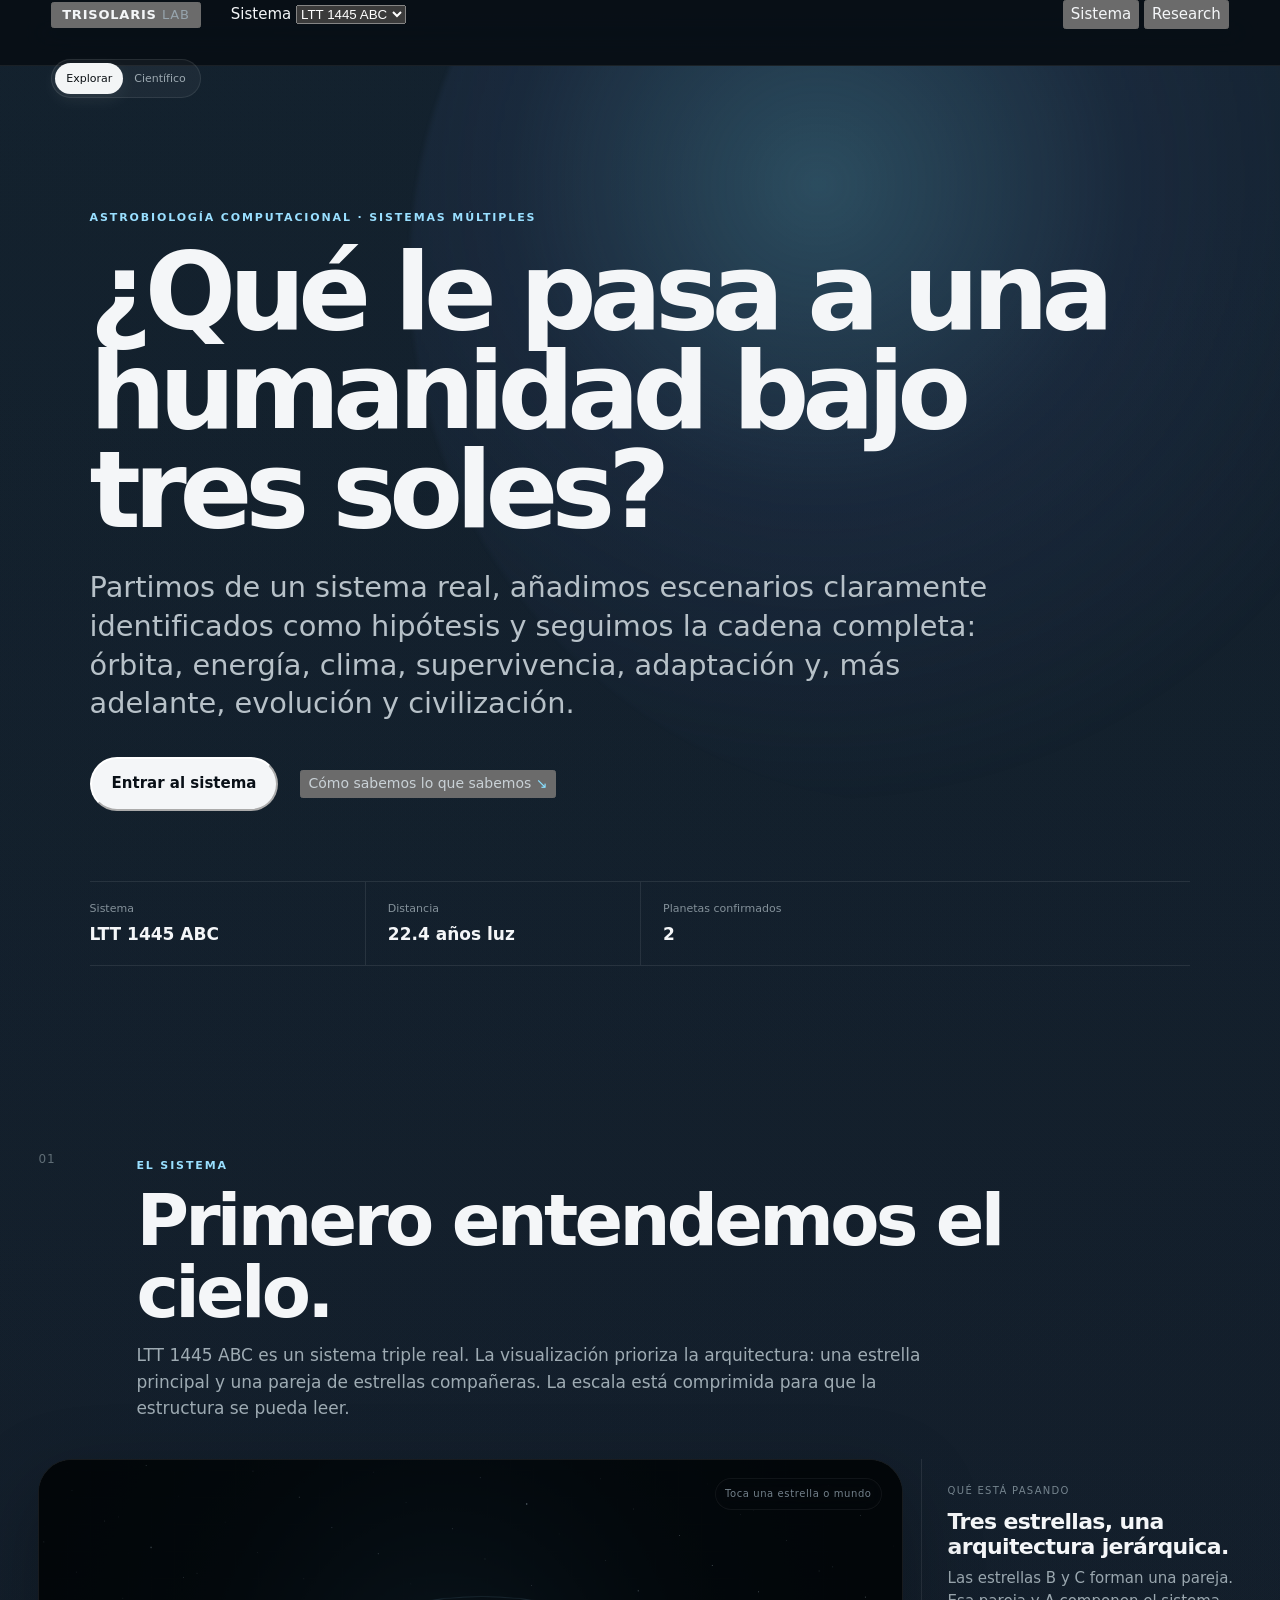
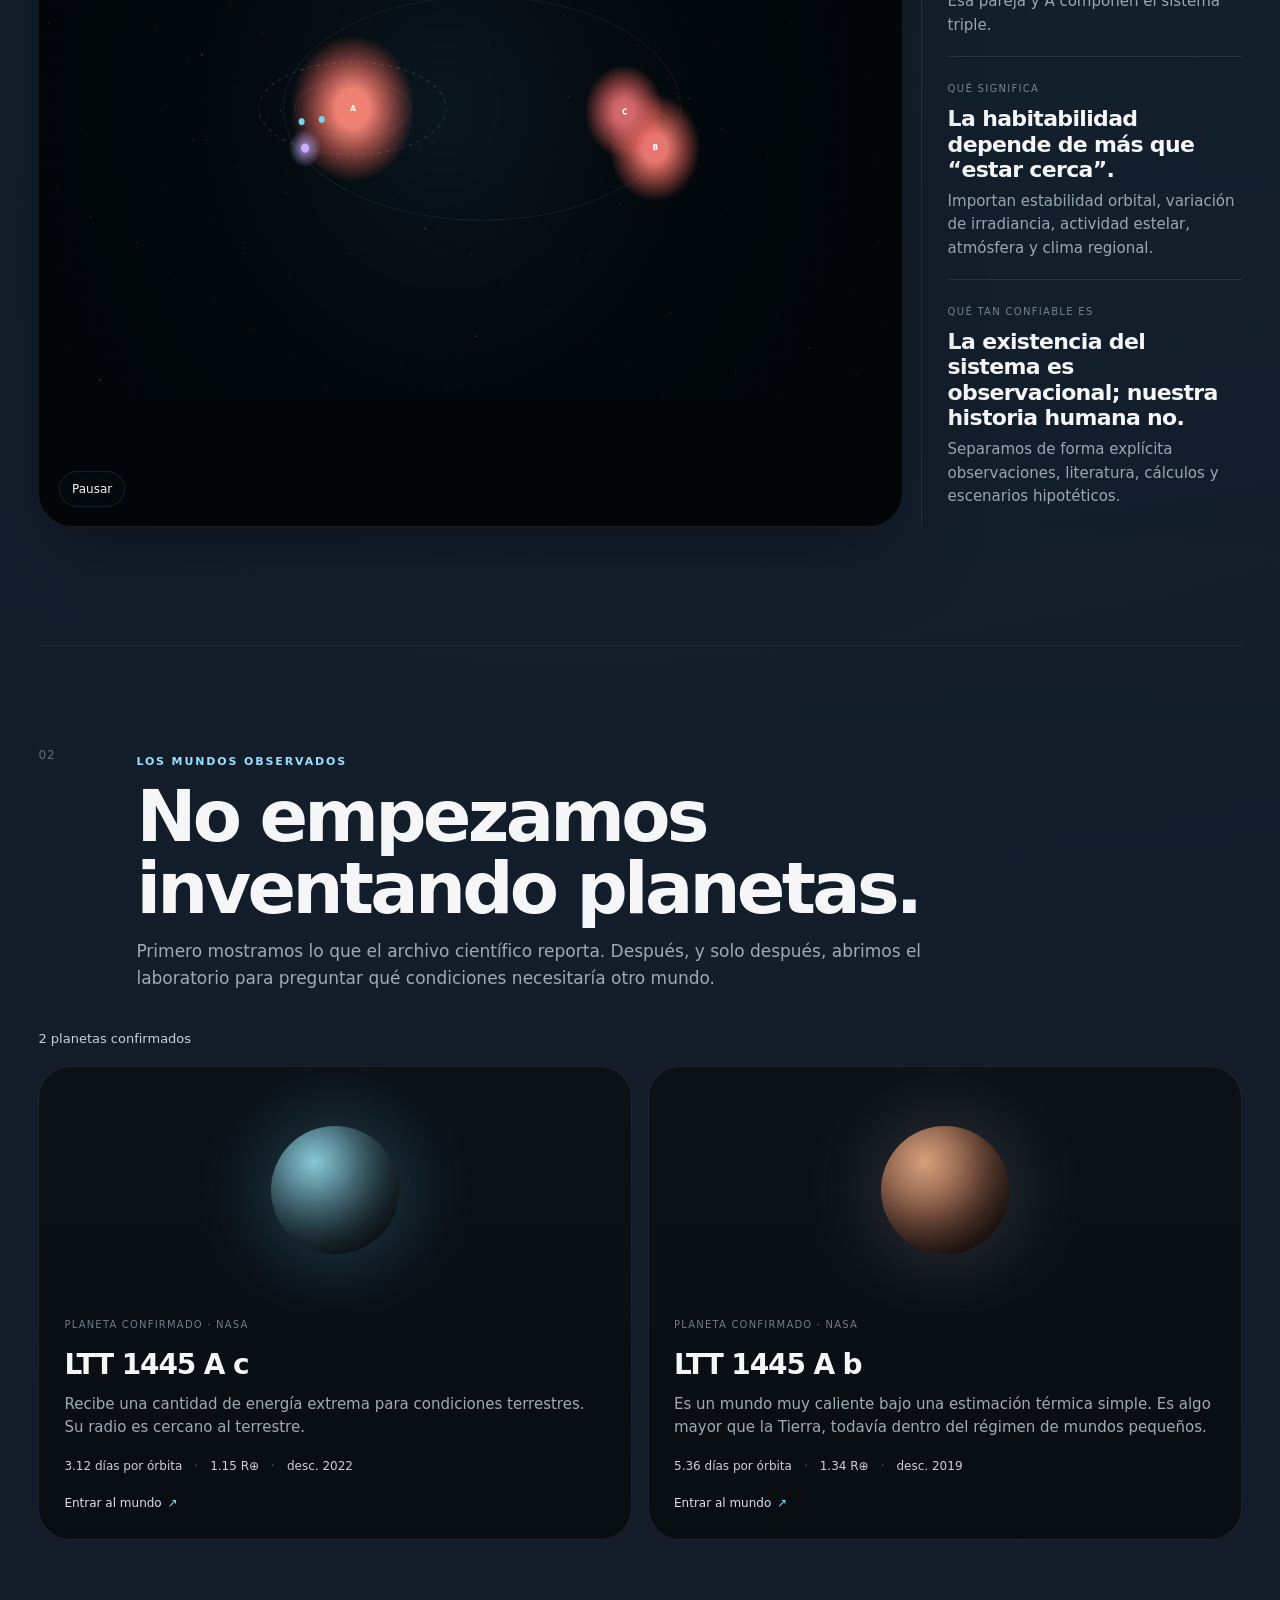
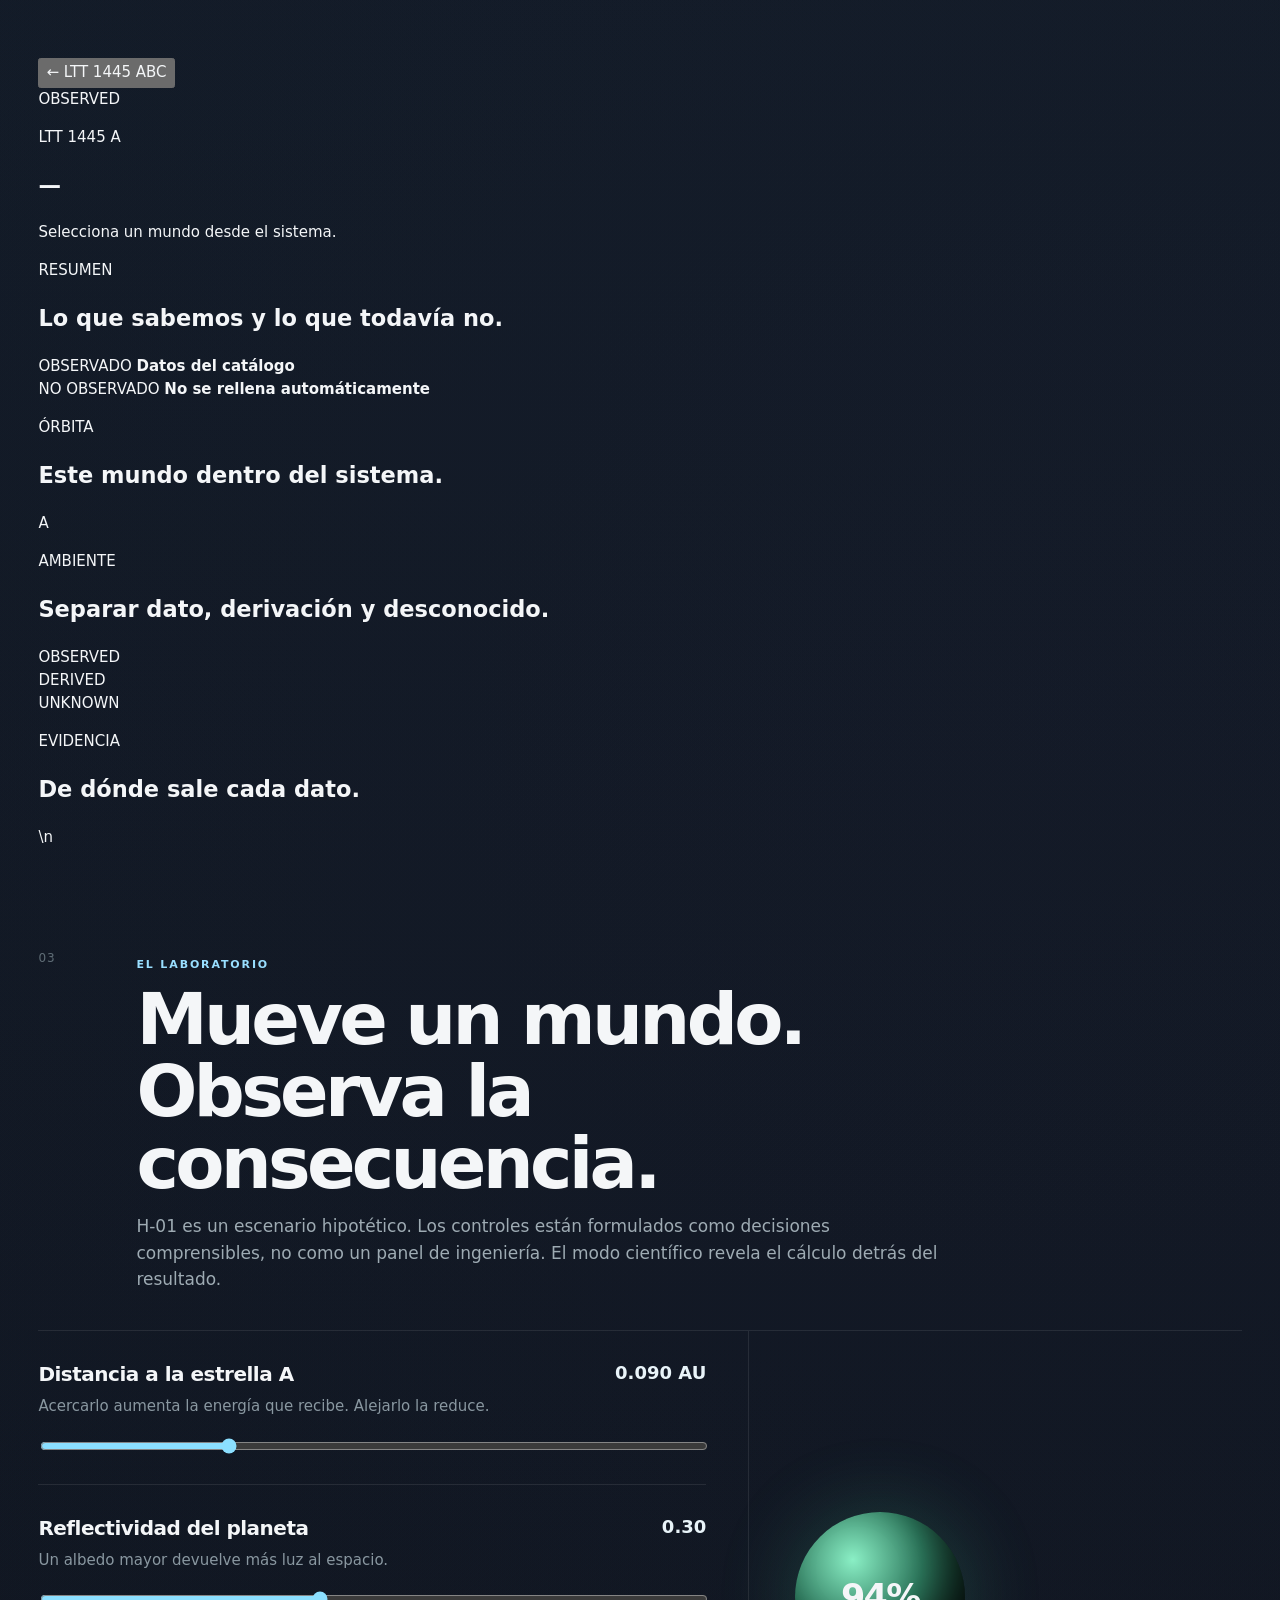
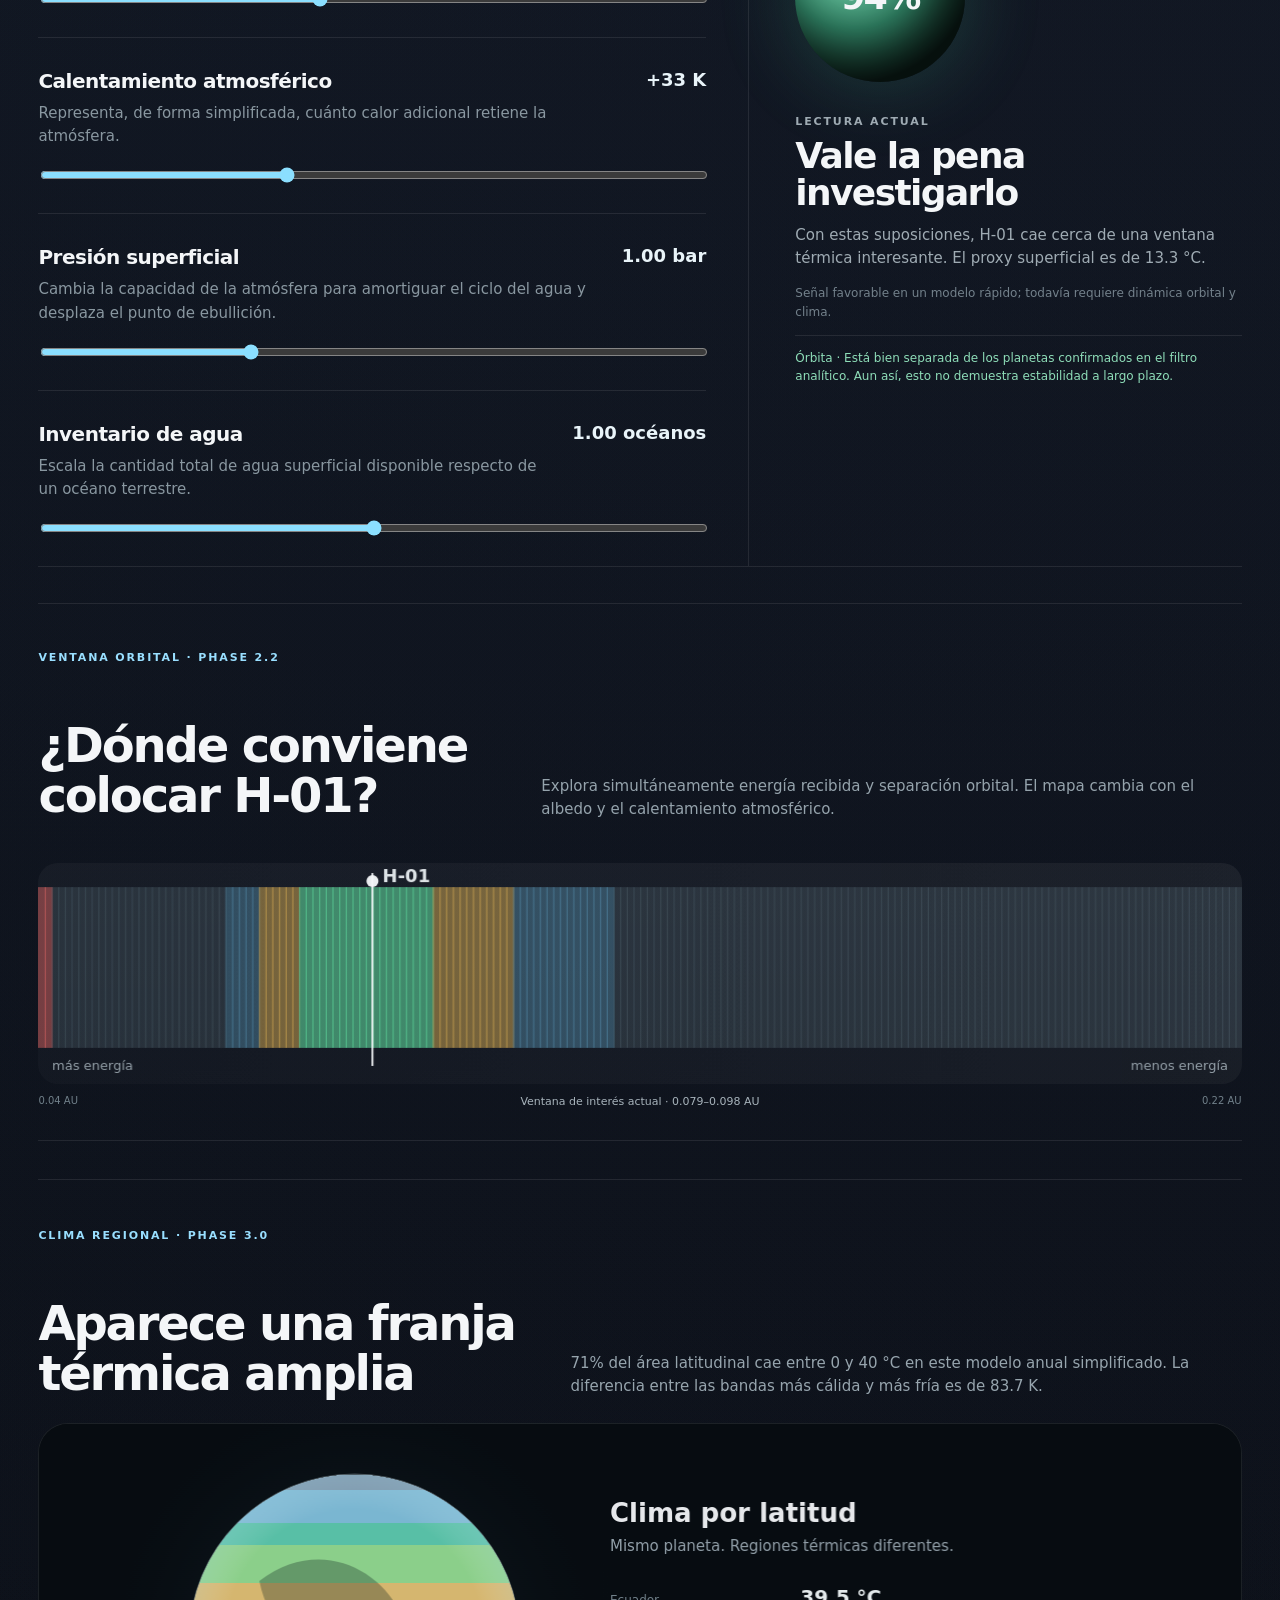
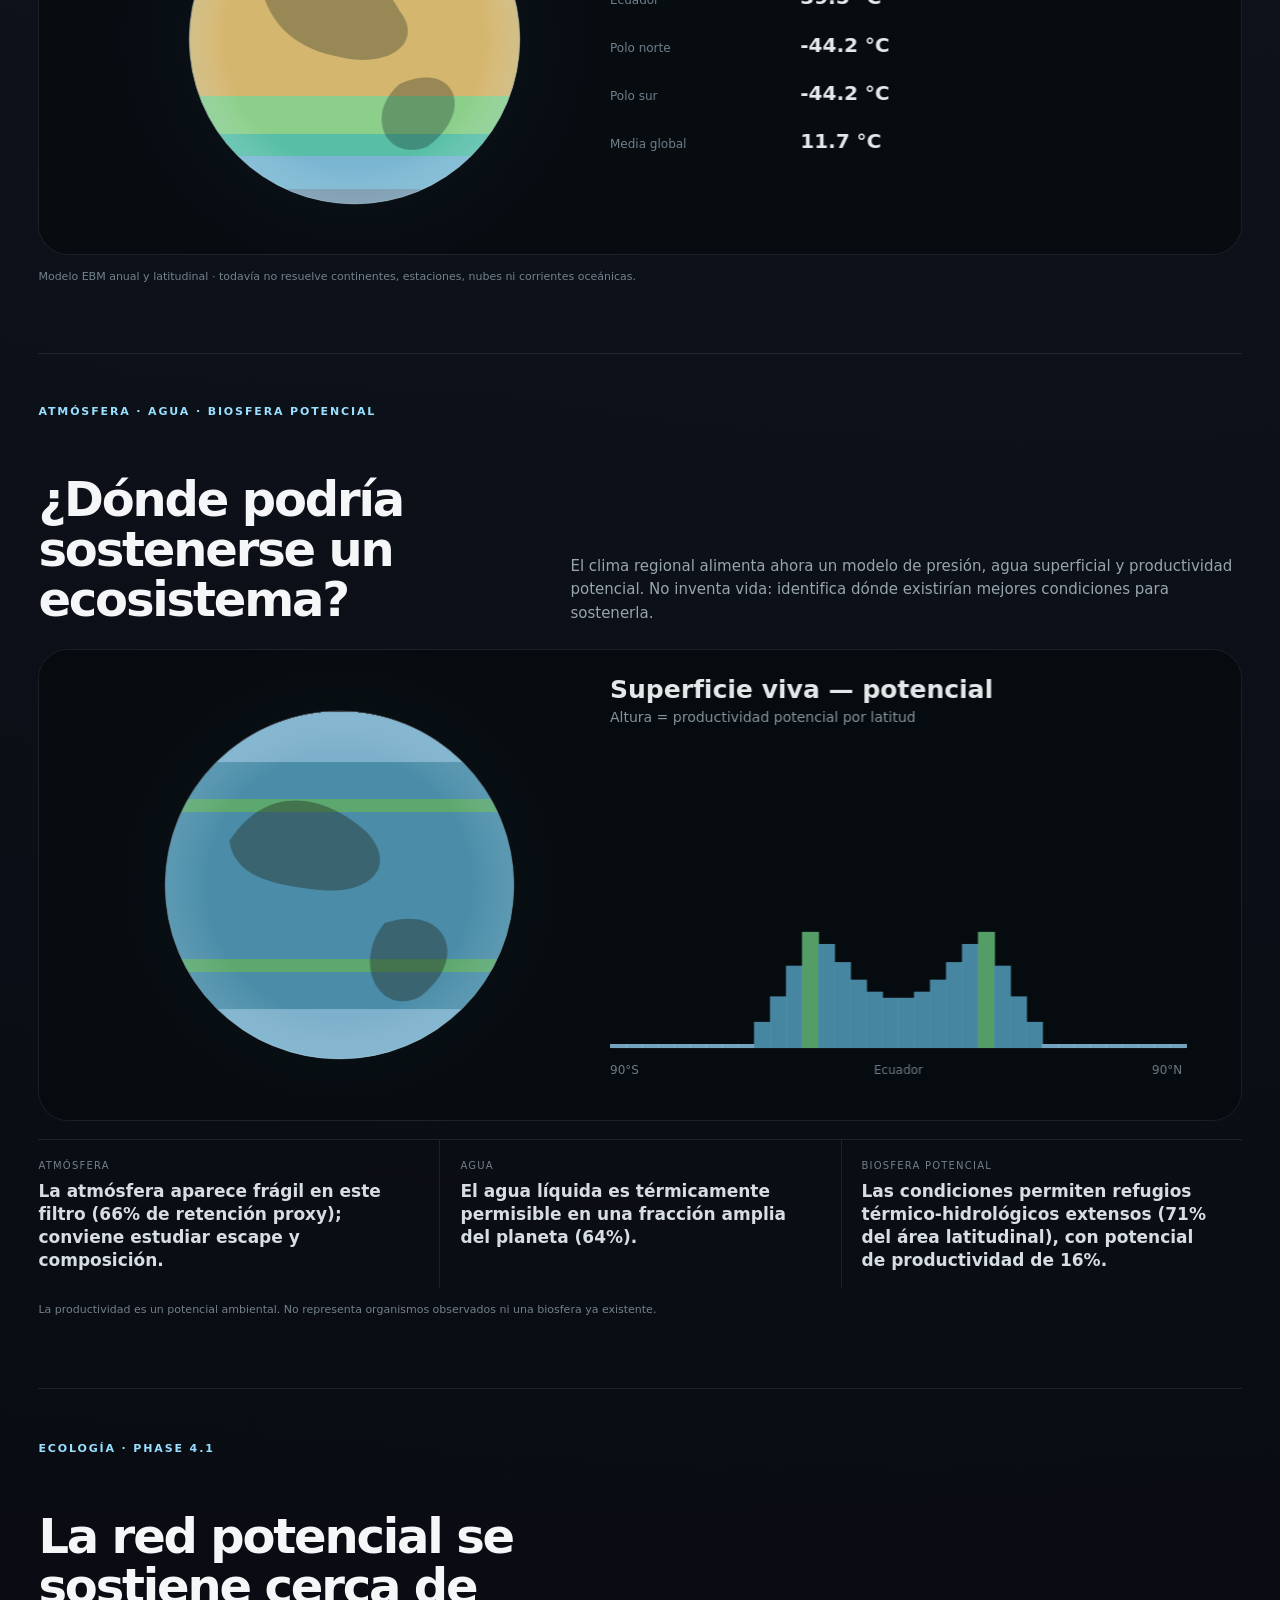
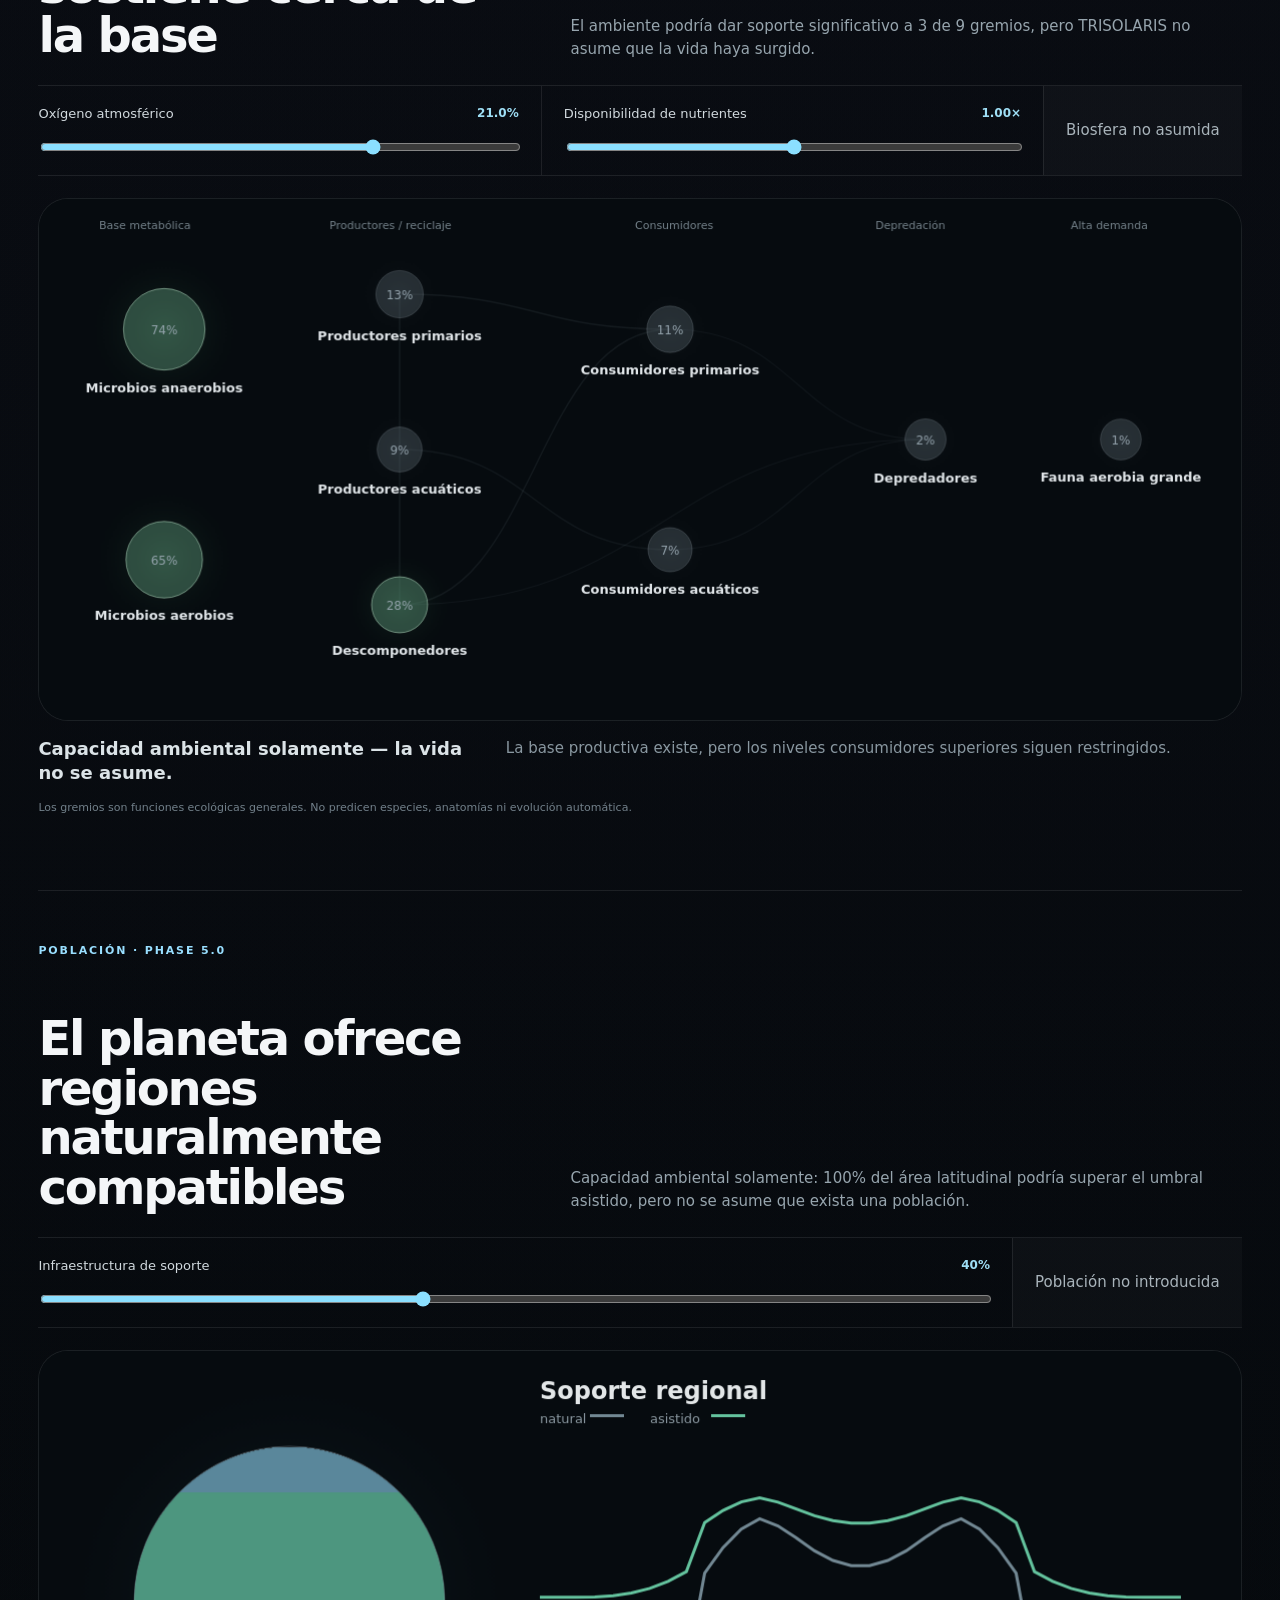
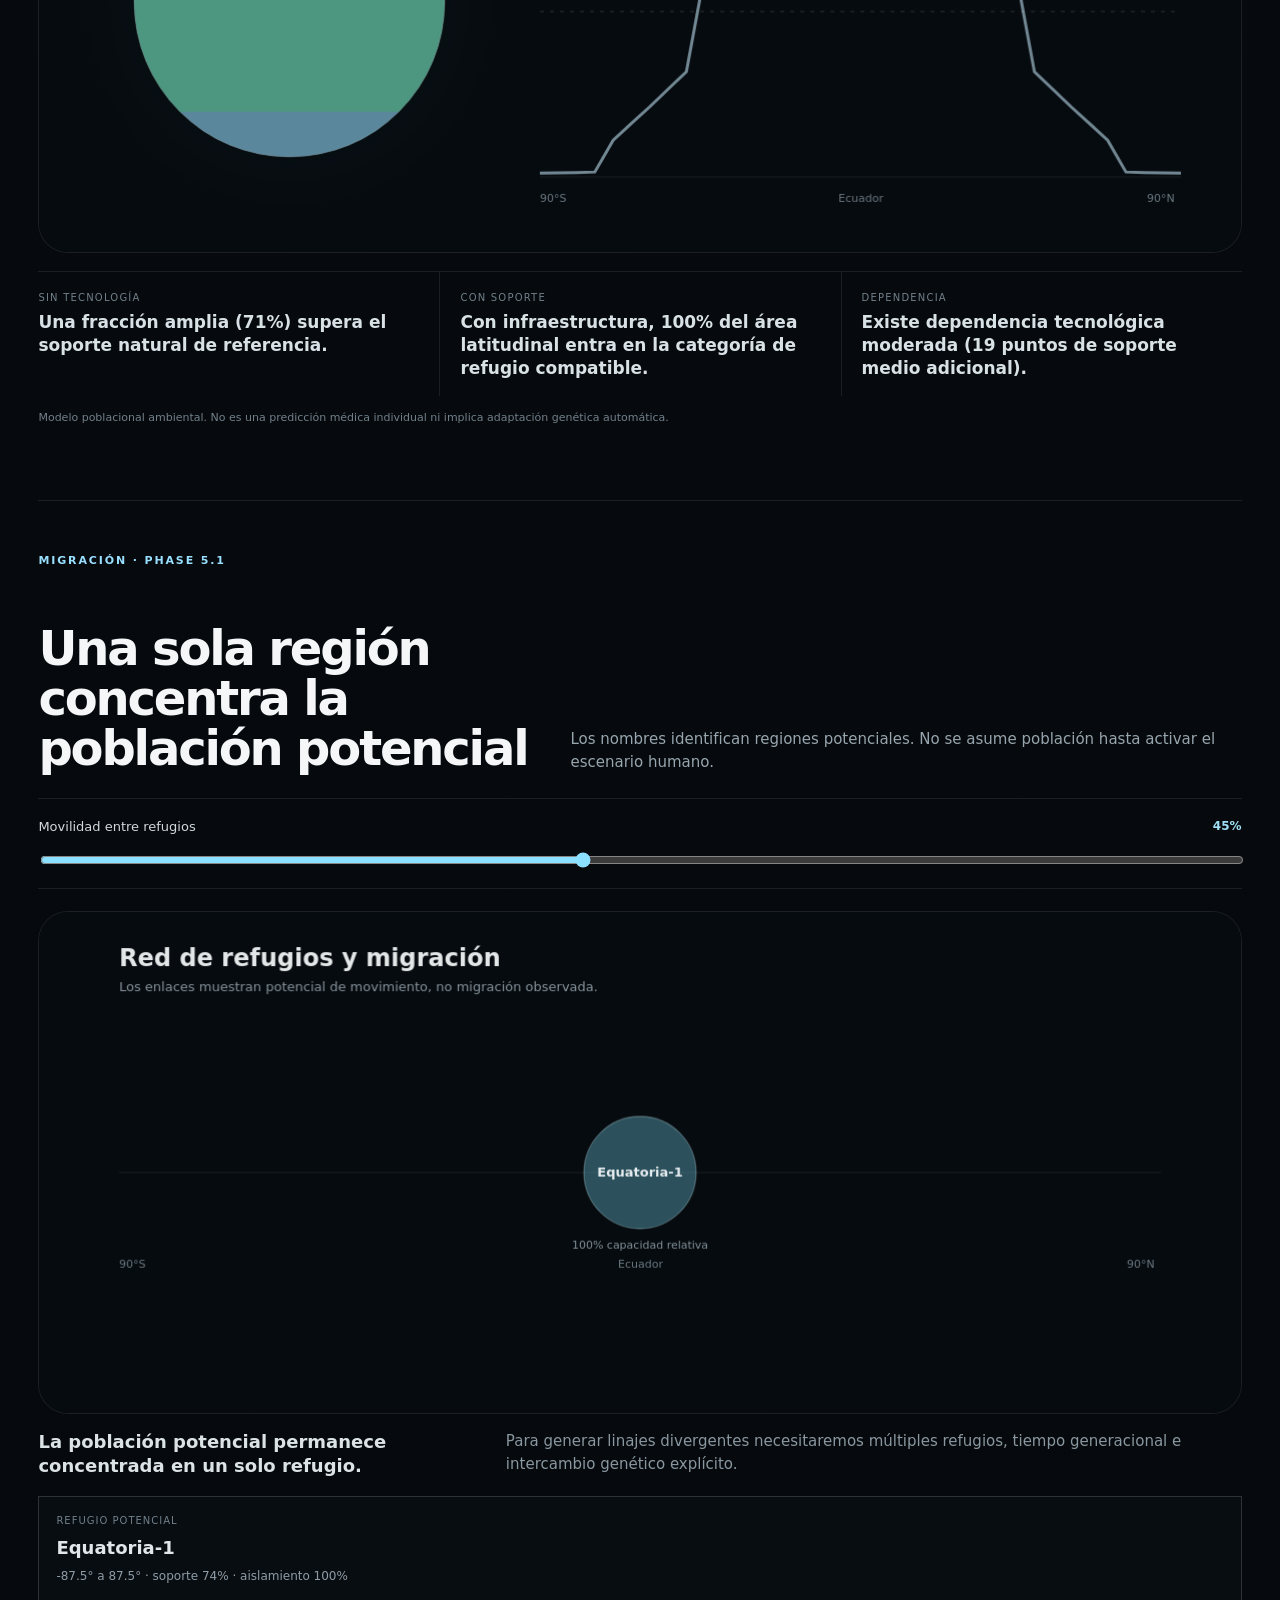
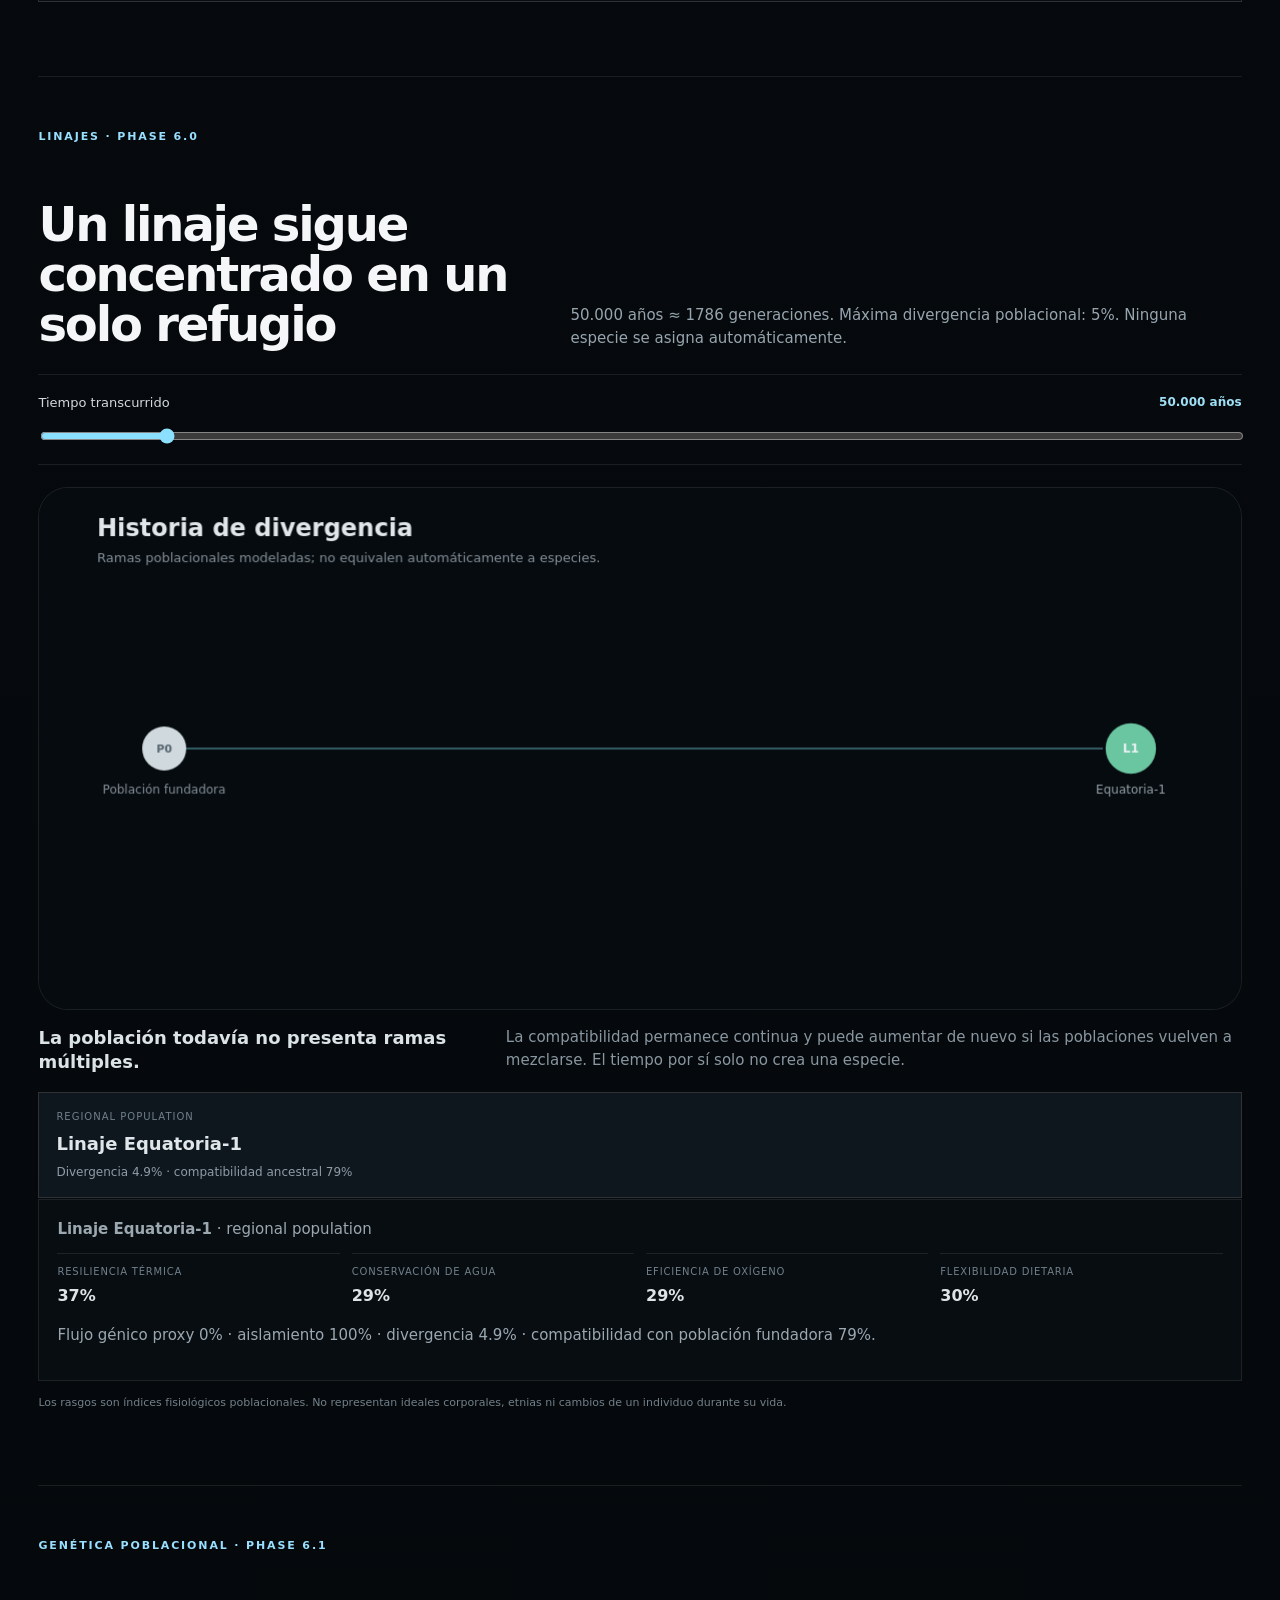
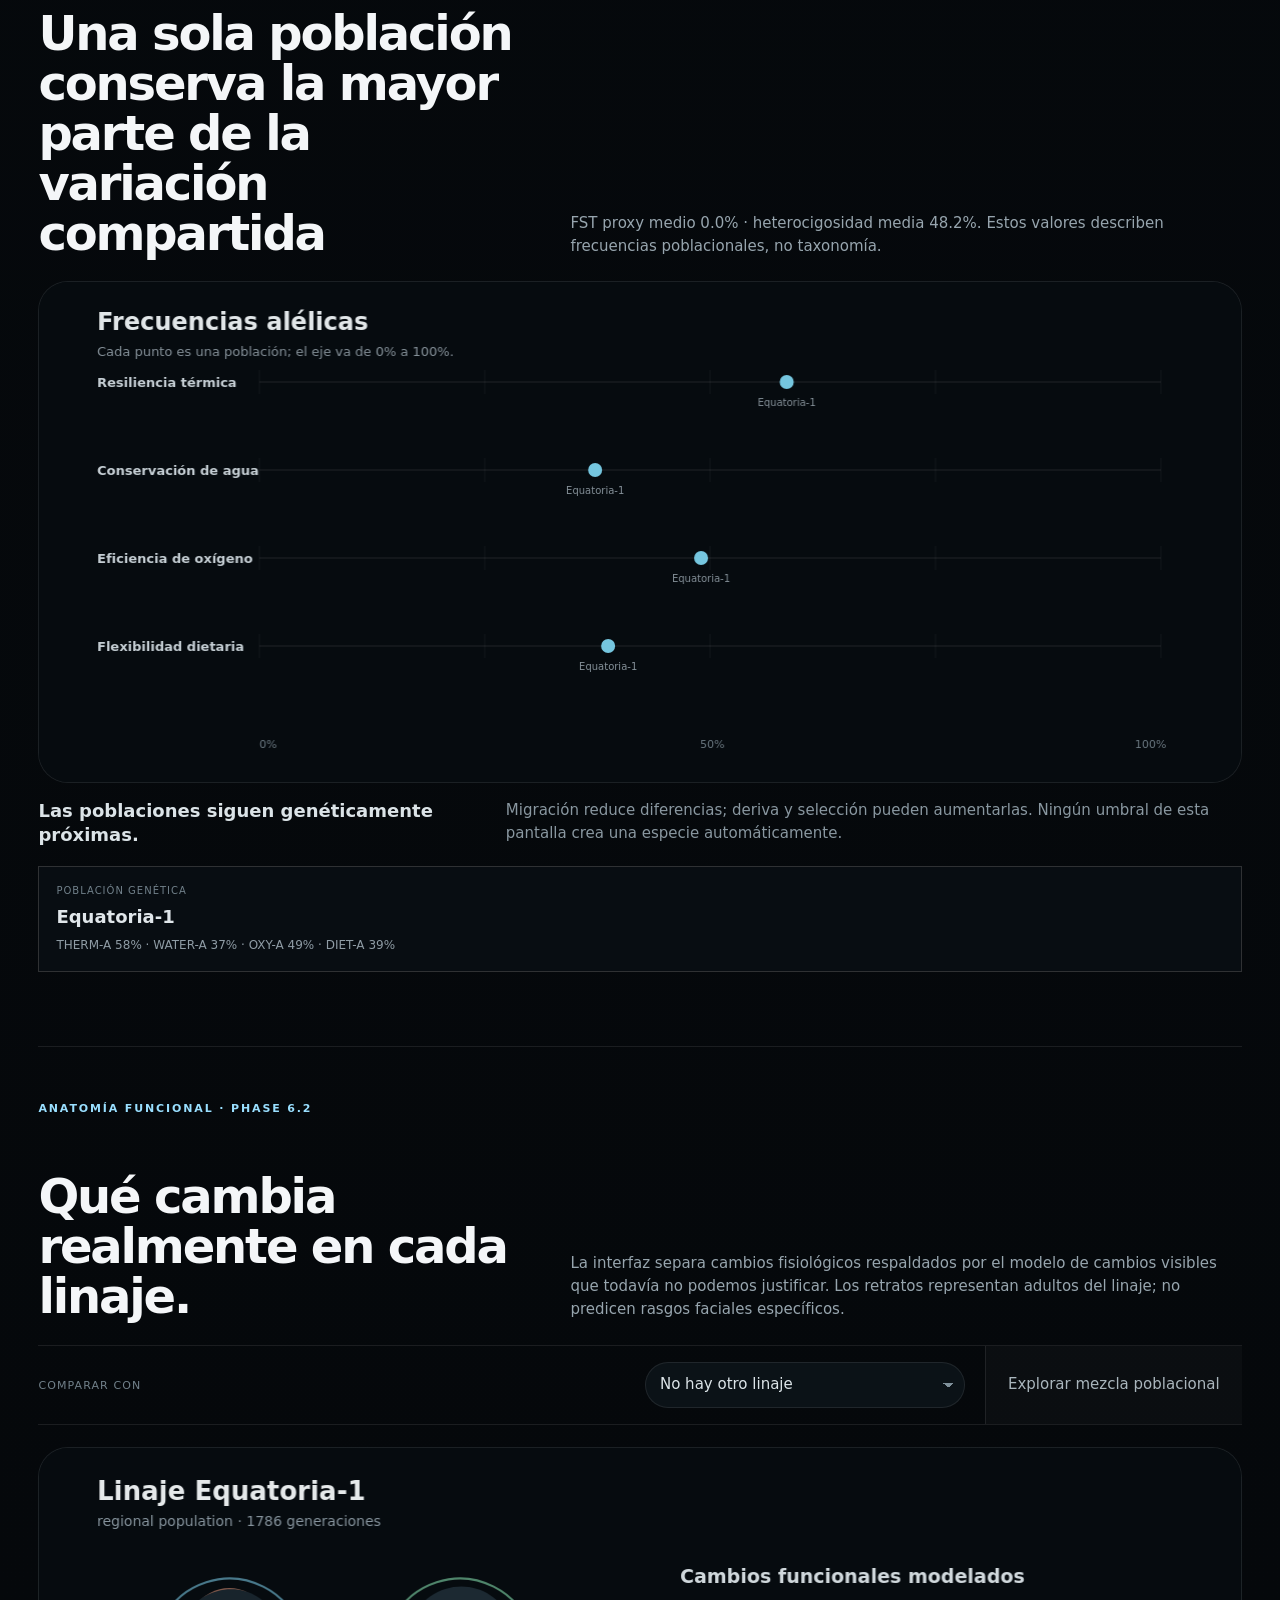
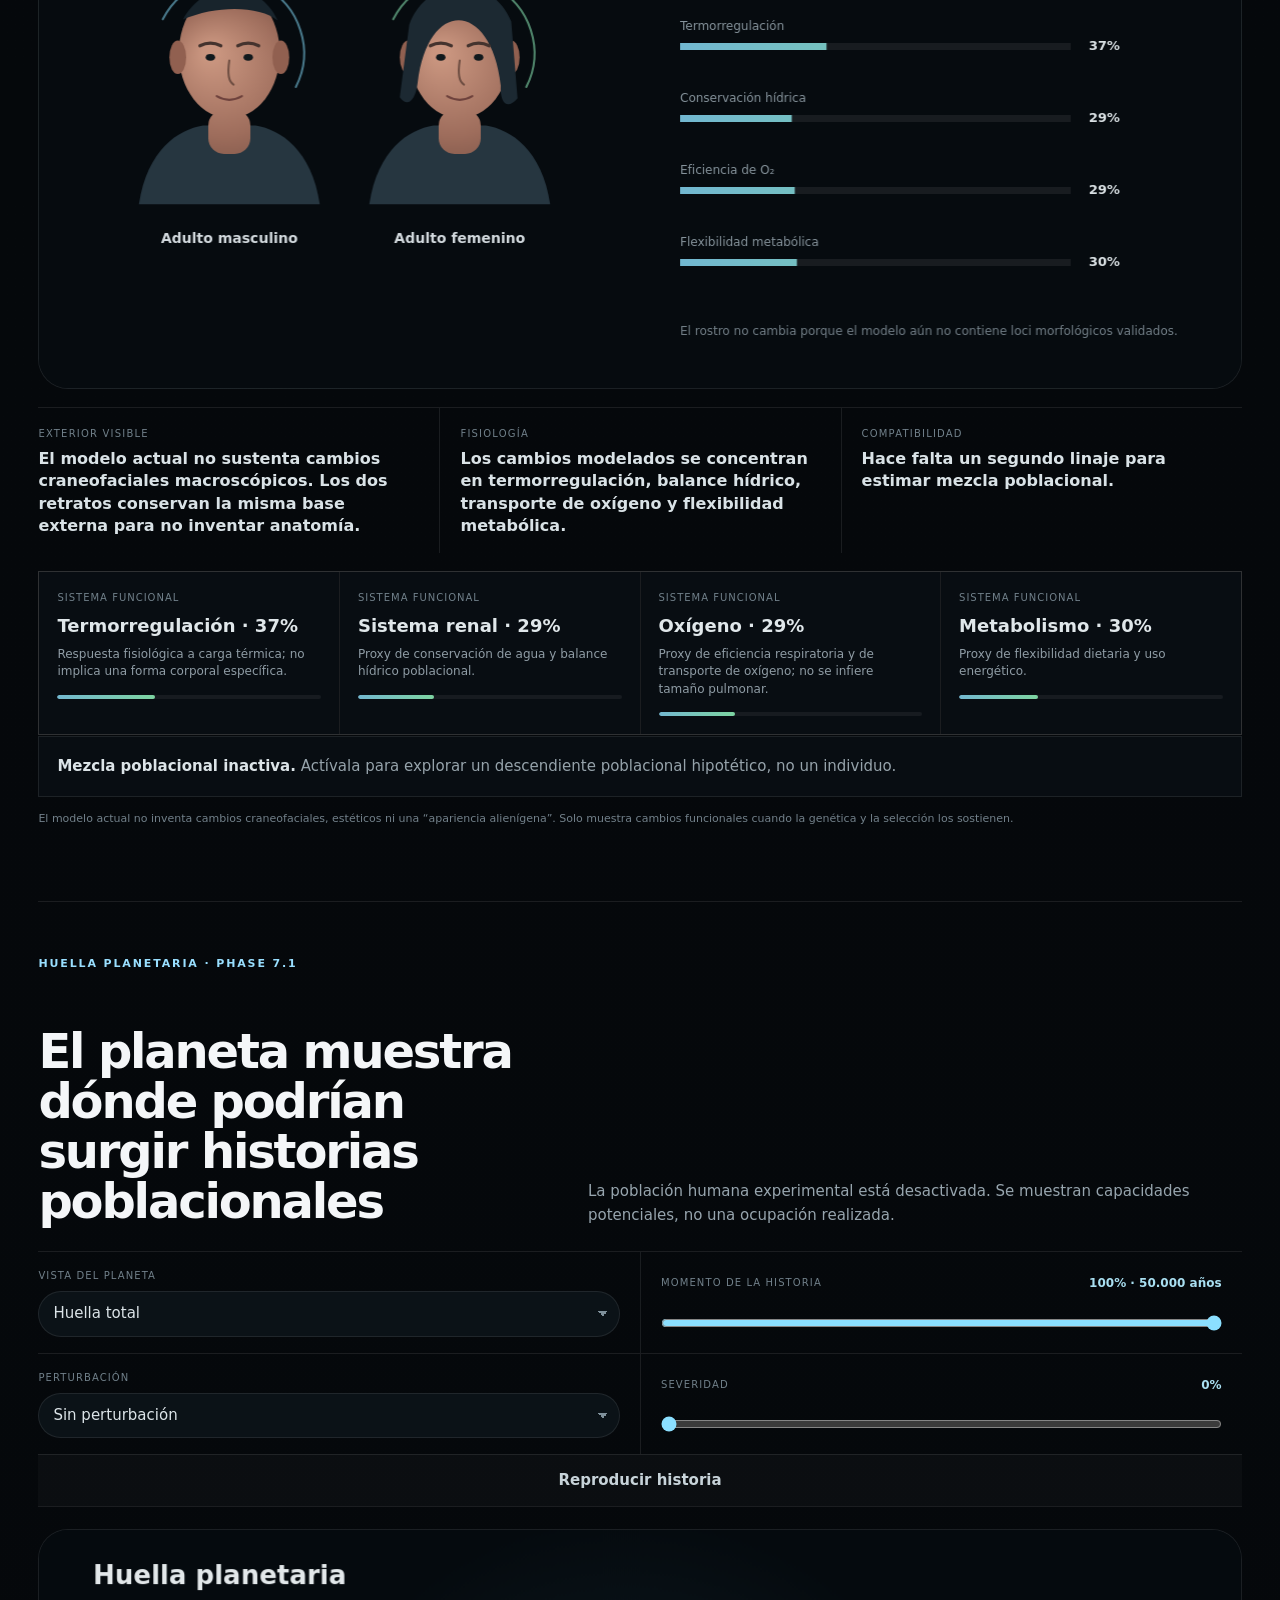
==== commit ea4cc641: "ux architecture: add home system planet research shells" ====
--- a/docs/index.html
+++ b/docs/index.html
@@ -5,25 +5,32 @@
   <meta name="viewport" content="width=device-width,initial-scale=1,viewport-fit=cover" />
   <title>TRISOLARIS LAB — Ciencia para explorar</title>
   <meta name="description" content="Astrobiología y astroantropología computacional en sistemas estelares múltiples." />
-  <meta name="theme-color" content="#05080b" />
-  <link rel="stylesheet" href="./styles.css?v=phase12a-20260925" />
+  <meta name="theme-color" content="#f5f7f8" />
+  <link rel="stylesheet" href="./styles.css?v=uxarch1-20260926" />
 </head>
-<body data-mode="simple">
+<body data-mode="simple" data-app-view="home" data-world-kind="none" data-planet-tab="summary" data-research-tab="replay">
   <nav class="siteNav" aria-label="Navegación principal">
-    <a class="wordmark" href="#inicio">TRISOLARIS <span>LAB</span></a>
-    <div class="navCenter">
-      <a href="#sistema">Sistema</a>
-      <a href="#mundos">Mundos</a>
-      <a href="#experimento">Experimento</a>
-      <a href="#evidencia">Método</a>
+    <button id="homeBtn" class="wordmark wordmarkButton" type="button">TRISOLARIS <span>LAB</span></button>
+
+    <label class="systemPicker">
+      <span>Sistema</span>
+      <select id="systemSelect" aria-label="Sistema estelar">
+        <option value="LTT-1445-ABC">LTT 1445 ABC</option>
+      </select>
+    </label>
+
+    <div class="appNav" aria-label="Vista principal">
+      <button type="button" class="appNavBtn" data-route="system">Sistema</button>
+      <button type="button" class="appNavBtn" data-route="research">Research</button>
     </div>
+
     <div class="viewControl" aria-label="Nivel de detalle">
       <button class="modeBtn active" data-mode="simple">Explorar</button>
       <button class="modeBtn" data-mode="scientific">Científico</button>
     </div>
   </nav>
 
-  <header id="inicio" class="hero">
+  <header id="inicio" class="hero" data-app-view-section="home">
     <div class="heroGlow" aria-hidden="true"></div>
     <div class="heroCopy">
       <p class="overline">ASTROBIOLOGÍA COMPUTACIONAL · SISTEMAS MÚLTIPLES</p>
@@ -33,8 +40,8 @@
         órbita, energía, clima, supervivencia, adaptación y, más adelante, evolución y civilización.
       </p>
       <div class="heroCtas">
-        <a class="ctaPrimary" href="#sistema">Entrar al sistema</a>
-        <a class="ctaText" href="#evidencia">Cómo sabemos lo que sabemos <span>↘</span></a>
+        <button id="enterSystemBtn" class="ctaPrimary" type="button">Entrar al sistema</button>
+        <button id="enterResearchBtn" class="ctaText ctaTextButton" type="button">Cómo sabemos lo que sabemos <span>↘</span></button>
       </div>
     </div>
 
@@ -47,7 +54,7 @@
   </header>
 
   <main>
-    <section id="sistema" class="chapter">
+    <section id="sistema" class="chapter" data-app-view-section="system">
       <div class="chapterIntro">
         <p class="chapterNumber">01</p>
         <div>
@@ -114,7 +121,7 @@
       </div>
     </section>
 
-    <section id="mundos" class="chapter worldsChapter">
+    <section id="mundos" class="chapter worldsChapter" data-app-view-section="system">
       <div class="chapterIntro">
         <p class="chapterNumber">02</p>
         <div>
@@ -146,7 +153,90 @@
       </div>
     </section>
 
-    <section id="experimento" class="chapter experimentChapter">
+    
+    <section id="planetShell" class="planetShell" data-app-view-section="planet" aria-live="polite">
+      <div class="planetShellInner">
+        <button id="planetBackBtn" class="planetBackBtn" type="button">← <span id="planetBackSystem">LTT 1445 ABC</span></button>
+
+        <div class="planetIdentity">
+          <div>
+            <span id="planetEpistemic" class="planetEpistemic observed">OBSERVED</span>
+            <p id="planetHostLabel" class="planetHostLabel">LTT 1445 A</p>
+            <h1 id="planetViewTitle">—</h1>
+            <p id="planetViewLead">Selecciona un mundo desde el sistema.</p>
+          </div>
+          <div id="planetKpis" class="planetKpis"></div>
+        </div>
+
+        <nav id="planetTabNav" class="planetTabNav" aria-label="Secciones del planeta"></nav>
+
+        <div id="observedPlanetView" class="observedPlanetView" data-world-kind-section="observed">
+          <section class="planetPanel" data-observed-panel="summary">
+            <div class="planetPanelHeading">
+              <p>RESUMEN</p>
+              <h2>Lo que sabemos y lo que todavía no.</h2>
+            </div>
+            <div id="observedSummaryGrid" class="observedSummaryGrid"></div>
+            <div class="knowledgeSplit">
+              <article>
+                <span>OBSERVADO</span>
+                <strong>Datos del catálogo</strong>
+                <div id="observedKnownList"></div>
+              </article>
+              <article>
+                <span>NO OBSERVADO</span>
+                <strong>No se rellena automáticamente</strong>
+                <div id="observedUnknownList"></div>
+              </article>
+            </div>
+          </section>
+
+          <section class="planetPanel" data-observed-panel="orbit">
+            <div class="planetPanelHeading">
+              <p>ÓRBITA</p>
+              <h2>Este mundo dentro del sistema.</h2>
+            </div>
+            <div class="planetOrbitLayout">
+              <div class="planetOrbitGraphic" aria-hidden="true">
+                <div class="planetOrbitStar">A</div>
+                <div class="planetOrbitRing"><i id="planetOrbitDot"></i></div>
+              </div>
+              <div id="observedOrbitFacts" class="planetFactList"></div>
+            </div>
+          </section>
+
+          <section class="planetPanel" data-observed-panel="environment">
+            <div class="planetPanelHeading">
+              <p>AMBIENTE</p>
+              <h2>Separar dato, derivación y desconocido.</h2>
+            </div>
+            <div class="epistemicColumns">
+              <article class="observedColumn">
+                <span>OBSERVED</span>
+                <div id="observedEnvironmentObserved"></div>
+              </article>
+              <article class="derivedColumn">
+                <span>DERIVED</span>
+                <div id="observedEnvironmentDerived"></div>
+              </article>
+              <article class="unknownColumn">
+                <span>UNKNOWN</span>
+                <div id="observedEnvironmentUnknown"></div>
+              </article>
+            </div>
+          </section>
+
+          <section class="planetPanel" data-observed-panel="evidence">
+            <div class="planetPanelHeading">
+              <p>EVIDENCIA</p>
+              <h2>De dónde sale cada dato.</h2>
+            </div>
+            <div id="observedEvidence" class="planetEvidence"></div>
+          </section>
+        </div>
+      </div>
+    </section>
+\n    <section id="experimento" class="chapter experimentChapter" data-app-view-section="planet research">
       <div class="chapterIntro">
         <p class="chapterNumber">03</p>
         <div>
@@ -159,7 +249,7 @@
         </div>
       </div>
 
-      <div class="labSurface">
+      <div class="labSurface" data-h01-panel="environment">
         <div class="controlsColumn">
           <label class="controlRow">
             <div>
@@ -219,7 +309,7 @@
         </div>
       </div>
 
-      <div class="technicalSheet scientific-only">
+      <div class="technicalSheet scientific-only" data-h01-panel="environment">
         <div class="sheetHeading">
           <div>
             <span class="evidenceMark derived">Derivado</span>
@@ -231,7 +321,7 @@
         <div id="candidateWhy" class="methodNote"></div>
       </div>
 
-      <section class="orbitWindow" aria-labelledby="orbitWindowTitle">
+      <section class="orbitWindow" data-h01-panel="environment" aria-labelledby="orbitWindowTitle">
         <div class="orbitWindowIntro">
           <p class="eyebrow">VENTANA ORBITAL · PHASE 2.2</p>
           <h3 id="orbitWindowTitle">¿Dónde conviene colocar H-01?</h3>
@@ -247,7 +337,7 @@
         </div>
       </section>
 
-      <section class="climateWorld" aria-labelledby="climateHeadline">
+      <section class="climateWorld" data-h01-panel="environment" aria-labelledby="climateHeadline">
         <div class="climateIntro">
           <p class="eyebrow">CLIMA REGIONAL · PHASE 3.0</p>
           <h3 id="climateHeadline">Un planeta no tiene una sola temperatura.</h3>
@@ -260,7 +350,7 @@
         <p class="climateCaveat">Modelo EBM anual y latitudinal · todavía no resuelve continentes, estaciones, nubes ni corrientes oceánicas.</p>
       </section>
 
-      <section class="surfaceSystems" aria-labelledby="surfaceHeadline">
+      <section class="surfaceSystems" data-h01-panel="environment" aria-labelledby="surfaceHeadline">
         <div class="surfaceIntro">
           <p class="eyebrow">ATMÓSFERA · AGUA · BIOSFERA POTENCIAL</p>
           <h3 id="surfaceHeadline">¿Dónde podría sostenerse un ecosistema?</h3>
@@ -290,7 +380,7 @@
         <p class="surfaceCaveat">La productividad es un potencial ambiental. No representa organismos observados ni una biosfera ya existente.</p>
       </section>
 
-      <section class="ecologySystem" aria-labelledby="ecologyHeadline">
+      <section class="ecologySystem" data-h01-panel="life" aria-labelledby="ecologyHeadline">
         <div class="ecologyIntro">
           <p class="eyebrow">ECOLOGÍA · PHASE 4.1</p>
           <h3 id="ecologyHeadline">Condiciones para una cadena alimentaria.</h3>
@@ -326,7 +416,7 @@
         <p class="surfaceCaveat">Los gremios son funciones ecológicas generales. No predicen especies, anatomías ni evolución automática.</p>
       </section>
 
-      <section class="settlementSystem" aria-labelledby="settlementHeadline">
+      <section class="settlementSystem" data-h01-panel="humanity" aria-labelledby="settlementHeadline">
         <div class="settlementIntro">
           <p class="eyebrow">POBLACIÓN · PHASE 5.0</p>
           <h3 id="settlementHeadline">¿Dónde podría vivir una población humana?</h3>
@@ -367,7 +457,7 @@
         <p class="surfaceCaveat">Modelo poblacional ambiental. No es una predicción médica individual ni implica adaptación genética automática.</p>
       </section>
 
-      <section class="refugiaSystem" aria-labelledby="refugiaHeadline">
+      <section class="refugiaSystem" data-h01-panel="humanity" aria-labelledby="refugiaHeadline">
         <div class="refugiaIntro">
           <p class="eyebrow">MIGRACIÓN · PHASE 5.1</p>
           <h3 id="refugiaHeadline">Poblaciones separadas por el planeta.</h3>
@@ -395,7 +485,7 @@
         <div id="refugiaMetrics" class="metricGrid scientific-only"></div>
       </section>
 
-      <section class="lineageSystem" aria-labelledby="lineageHeadline">
+      <section class="lineageSystem" data-h01-panel="humanity" aria-labelledby="lineageHeadline">
         <div class="lineageIntro">
           <p class="eyebrow">LINAJES · PHASE 6.0</p>
           <h3 id="lineageHeadline">La historia biológica empieza con poblaciones.</h3>
@@ -425,7 +515,7 @@
         <p class="surfaceCaveat">Los rasgos son índices fisiológicos poblacionales. No representan ideales corporales, etnias ni cambios de un individuo durante su vida.</p>
       </section>
 
-      <section class="geneticsSystem" aria-labelledby="geneticsHeadline">
+      <section class="geneticsSystem" data-h01-panel="humanity" aria-labelledby="geneticsHeadline">
         <div class="geneticsIntro">
           <p class="eyebrow">GENÉTICA POBLACIONAL · PHASE 6.1</p>
           <h3 id="geneticsHeadline">Ahora los linajes tienen frecuencias alélicas.</h3>
@@ -445,7 +535,7 @@
         <div id="geneticsMetrics" class="metricGrid scientific-only"></div>
       </section>
 
-      <section class="lineageInspector" aria-labelledby="lineageInspectorHeadline">
+      <section class="lineageInspector" data-h01-panel="humanity" aria-labelledby="lineageInspectorHeadline">
         <div class="lineageInspectorIntro">
           <p class="eyebrow">ANATOMÍA FUNCIONAL · PHASE 6.2</p>
           <h3 id="lineageInspectorHeadline">Qué cambia realmente en cada linaje.</h3>
@@ -485,7 +575,7 @@
         <p class="surfaceCaveat">El modelo actual no inventa cambios craneofaciales, estéticos ni una “apariencia alienígena”. Solo muestra cambios funcionales cuando la genética y la selección los sostienen.</p>
       </section>
 
-      <section class="planetHistorySystem" aria-labelledby="planetHistoryHeadline">
+      <section class="planetHistorySystem" data-h01-panel="humanity" aria-labelledby="planetHistoryHeadline">
         <div class="planetHistoryIntro">
           <p class="eyebrow">HUELLA PLANETARIA · PHASE 7.1</p>
           <h3 id="planetHistoryHeadline">Los linajes empiezan a dejar historia sobre el planeta.</h3>
@@ -562,7 +652,7 @@
         <p class="surfaceCaveat">El modelo físico actual resuelve latitud. La longitud del globo se usa solo para separar visualmente poblaciones y trayectorias; no es una predicción geográfica.</p>
       </section>
 
-      <section class="astroanthropologySystem" aria-labelledby="astroAnthroHeadline">
+      <section class="astroanthropologySystem" data-h01-panel="humanity" aria-labelledby="astroAnthroHeadline">
         <div class="astroAnthroIntro">
           <p class="eyebrow">ASTROANTROPOLOGÍA · PHASE 8.0</p>
           <h3 id="astroAnthroHeadline">Cada población resuelve el mismo planeta de una manera distinta.</h3>
@@ -637,7 +727,7 @@
       </section>
 
 
-      <section class="interplanetarySystem" aria-labelledby="interplanetaryHeadline">
+      <section class="interplanetarySystem" data-h01-panel="expansion" aria-labelledby="interplanetaryHeadline">
         <div class="interplanetaryIntro">
           <p class="eyebrow">MULTIPLANETARIO · PHASE 9.0</p>
           <h3 id="interplanetaryHeadline">Salir de H-01 deja de ser una idea y se convierte en una cadena de consecuencias.</h3>
@@ -815,7 +905,7 @@
       </section>
 
 
-      <section class="evolutionaryReplaySystem" aria-labelledby="evolutionaryReplayHeadline">
+      <section class="evolutionaryReplaySystem" data-h01-panel="expansion" data-research-panel="replay" aria-labelledby="evolutionaryReplayHeadline">
         <div class="evolutionaryReplayIntro">
           <p class="eyebrow">EVOLUTIONARY REPLAY · PHASE 10.0</p>
           <h3 id="evolutionaryReplayHeadline">Una historia no demuestra que era inevitable.</h3>
@@ -947,7 +1037,7 @@
 
 
 
-      <section class="thresholdAtlasSystem" aria-labelledby="thresholdAtlasHeadline">
+      <section class="thresholdAtlasSystem" data-h01-panel="expansion" data-research-panel="thresholds" aria-labelledby="thresholdAtlasHeadline">
         <div class="thresholdAtlasIntro">
           <p class="eyebrow">TRANSITION THRESHOLDS · PHASE 12.0</p>
           <h3 id="thresholdAtlasHeadline">¿Qué tendría que cambiar para que la historia deje de quedar atrapada en H-01?</h3>
@@ -973,7 +1063,7 @@
         </div>
       </section>
 
-      <section class="researchReleaseSystem" aria-labelledby="researchReleaseHeadline">
+      <section class="researchReleaseSystem" data-research-panel="publication" aria-labelledby="researchReleaseHeadline">
         <div class="researchReleaseIntro">
           <p class="eyebrow">RESEARCH RELEASES · PHASE 11.0</p>
           <h3 id="researchReleaseHeadline">La simulación empieza a producir evidencia, no solo pantallas.</h3>
@@ -1075,7 +1165,7 @@
         </p>
       </section>
 
-      <section class="nbodyBand" aria-labelledby="nbodyHeadline">
+      <section class="nbodyBand" data-research-panel="evidence" aria-labelledby="nbodyHeadline">
         <div class="nbodyLead">
           <p class="eyebrow">DINÁMICA NUMÉRICA · PHASE 2.1</p>
           <h3 id="nbodyHeadline">Preparando el primer ensemble N-body…</h3>
@@ -1085,13 +1175,13 @@
         <div id="nbodyDetail" class="metricGrid scientific-only"></div>
       </section>
 
-      <div class="plainMethod simple-only">
+      <div class="plainMethod simple-only" data-h01-panel="environment">
         <p><strong>Lo importante:</strong> un porcentaje alto aquí solo significa que este escenario merece una prueba más seria.
           Todavía debemos demostrar estabilidad orbital, atmósfera viable y clima regional.</p>
       </div>
     </section>
 
-    <section id="evidencia" class="chapter methodChapter">
+    <section id="evidencia" class="chapter methodChapter" data-app-view-section="research" data-research-panel="evidence">
       <div class="chapterIntro">
         <p class="chapterNumber">04</p>
         <div>
@@ -1147,6 +1237,6 @@
     </div>
   </footer>
 
-  <script type="module" src="./app.js?v=phase12a-20260925"></script>
+  <script type="module" src="./app.js?v=uxarch1-20260926"></script>
 </body>
 </html>
--- a/docs/styles.css
+++ b/docs/styles.css
@@ -2592,515 +2592,3 @@
   .thresholdAtlasIntro>p:last-child{grid-column:1;grid-row:auto}
   .thresholdAtlasSummary article+article{border-left:0;border-top:1px solid var(--line);padding-left:0}
 }
-
-
-/* UX v4 — routed light application shell */
-:root{
-  color-scheme:light;
-  --bg:#f4f7f9;
-  --surface:#ffffff;
-  --surface2:#f7fafc;
-  --text:#20313d;
-  --muted:#687a86;
-  --soft:#435866;
-  --line:#dce5ea;
-  --lineStrong:#bacbd5;
-  --cyan:#2178a8;
-  --green:#2e7a57;
-  --amber:#9a681b;
-  --violet:#6d50a2;
-  --danger:#a84b4b;
-  --shadow:0 16px 42px rgba(28,54,70,.08)
-}
-html{background:var(--bg)}
-body{
-  background:
-    radial-gradient(circle at 10% -4%,rgba(76,157,201,.10),transparent 28%),
-    linear-gradient(180deg,#f8fafc 0,#f4f7f9 48%,#edf2f5 100%)!important;
-  color:var(--text)!important
-}
-a{color:inherit}
-code{
-  color:#17658d!important;
-  background:#edf6fa;
-  border-radius:4px;
-  padding:1px 4px
-}
-
-/* Main routed views: hidden by CSS before JS runs, so no content flash. */
-[data-view]{display:none!important}
-body[data-app-view="system"] [data-view~="system"],
-body[data-app-view="observed"] [data-view~="observed"],
-body[data-app-view="h01"] [data-view~="h01"],
-body[data-app-view="research"] [data-view~="research"]{
-  display:block!important
-}
-
-/* H-01 internal router */
-body[data-app-view="h01"] #experimento>[data-h01-section]{display:none!important}
-body[data-app-view="h01"][data-h01-tab="environment"] #experimento>[data-h01-section="environment"],
-body[data-app-view="h01"][data-h01-tab="life"] #experimento>[data-h01-section="life"],
-body[data-app-view="h01"][data-h01-tab="humanity"] #experimento>[data-h01-section="humanity"],
-body[data-app-view="h01"][data-h01-tab="expansion"] #experimento>[data-h01-section="expansion"]{
-  display:block!important
-}
-body[data-app-view="h01"] #experimento>[data-research-section]:not([data-h01-section]){
-  display:none!important
-}
-
-/* Research internal router */
-body[data-app-view="research"] [data-research-section]{display:none!important}
-body[data-app-view="research"][data-research-tab="replay"] [data-research-section="replay"],
-body[data-app-view="research"][data-research-tab="thresholds"] [data-research-section="thresholds"],
-body[data-app-view="research"][data-research-tab="publication"] [data-research-section="publication"],
-body[data-app-view="research"][data-research-tab="method"] [data-research-section="method"]{
-  display:block!important
-}
-body[data-app-view="research"] #experimento>[data-h01-section]:not([data-research-section]){
-  display:none!important
-}
-
-/* Navigation */
-.siteNav{
-  background:rgba(255,255,255,.94)!important;
-  border-bottom:1px solid var(--line)!important;
-  box-shadow:0 3px 18px rgba(29,54,70,.05);
-  backdrop-filter:blur(22px);
-  -webkit-backdrop-filter:blur(22px)
-}
-.wordmark{color:#173246!important}
-.wordmark span{color:#7a8993!important}
-.appViewNav{
-  display:flex!important;
-  justify-content:center;
-  align-items:center;
-  gap:6px;
-  overflow-x:auto;
-  scrollbar-width:none
-}
-.appViewNav::-webkit-scrollbar{display:none}
-.navPlanetButtons{display:flex;gap:6px}
-.appViewBtn{
-  flex:0 0 auto;
-  border:1px solid transparent;
-  border-radius:999px;
-  background:transparent;
-  color:#667985;
-  padding:7px 11px;
-  cursor:pointer;
-  font-size:11px;
-  font-weight:700;
-  transition:.18s ease
-}
-.appViewBtn:hover{
-  background:#f0f5f8;
-  color:#264b61
-}
-.appViewBtn.active{
-  background:#e3f1f8;
-  border-color:#b5d4e2;
-  color:#155d84
-}
-.viewControl{
-  background:#f3f7f9!important;
-  border-color:var(--line)!important
-}
-.modeBtn{color:#657681!important}
-.modeBtn.active{
-  background:#fff!important;
-  color:#20313d!important;
-  box-shadow:0 2px 8px rgba(28,54,70,.09)!important
-}
-
-.subViewNav{
-  display:none;
-  position:sticky;
-  top:66px;
-  z-index:44;
-  background:rgba(244,247,249,.95);
-  border-bottom:1px solid var(--line);
-  backdrop-filter:blur(18px);
-  -webkit-backdrop-filter:blur(18px)
-}
-body[data-app-view="h01"] .subViewNav,
-body[data-app-view="research"] .subViewNav{display:block}
-.subViewInner{
-  width:var(--content);
-  margin:0 auto;
-  min-height:52px;
-  display:none;
-  align-items:center;
-  gap:7px;
-  overflow-x:auto;
-  scrollbar-width:none
-}
-.subViewInner::-webkit-scrollbar{display:none}
-body[data-app-view="h01"] [data-subnav-for="h01"],
-body[data-app-view="research"] [data-subnav-for="research"]{display:flex}
-.subViewInner>span{
-  flex:0 0 auto;
-  margin-right:4px;
-  color:#788994;
-  font-size:9px;
-  font-weight:800;
-  letter-spacing:.11em;
-  text-transform:uppercase
-}
-.subViewInner button{
-  flex:0 0 auto;
-  border:1px solid var(--line);
-  border-radius:999px;
-  background:#fff;
-  color:#617480;
-  padding:7px 12px;
-  cursor:pointer;
-  font-size:11px;
-  font-weight:650
-}
-.subViewInner button.active{
-  border-color:#9fc5d7;
-  background:#e7f2f8;
-  color:#17668f
-}
-
-/* Light typography + page hierarchy */
-.hero{
-  min-height:510px!important;
-  padding-top:105px!important;
-  padding-bottom:58px!important;
-  background:
-    radial-gradient(circle at 76% 28%,rgba(89,169,211,.14),transparent 30%),
-    transparent!important;
-  color:var(--text)!important
-}
-.heroGlow{
-  background:radial-gradient(circle,rgba(78,159,203,.13),rgba(255,255,255,0) 68%)!important
-}
-.hero h1{
-  max-width:980px!important;
-  color:#1e303c!important;
-  font-size:clamp(58px,7.2vw,104px)!important;
-  line-height:.92!important
-}
-.heroLead{color:#617480!important;max-width:800px!important}
-.heroFacts{
-  background:rgba(255,255,255,.76)!important;
-  border-color:var(--line)!important
-}
-.heroFacts span{color:#758590!important}
-.heroFacts strong{color:#20323e!important}
-.ctaPrimary{
-  background:#1f7cab!important;
-  color:white!important;
-  border-color:#1f7cab!important
-}
-.ctaText{color:#4d6878!important}
-
-.chapter,
-.experimentChapter{
-  color:var(--text)!important;
-  background:transparent!important
-}
-.chapterIntro h2,
-.chapterIntro h3,
-[data-h01-section] h2,
-[data-h01-section] h3,
-[data-research-section] h2,
-[data-research-section] h3,
-[data-research-section] h4{
-  color:#20323e!important
-}
-.chapterIntro p,
-[data-h01-section] p,
-[data-research-section] p{
-  color:#687985!important
-}
-.chapterNumber,.eyebrow,.overline{color:#54788d!important}
-
-/* Cards / surfaces */
-.contextRail article,
-.technicalSheet,
-.world,
-.labSurface,
-.orbitWindow,
-.climateWorld,
-.surfaceSystems,
-.ecologySystem,
-.settlementSystem,
-.refugiaSystem,
-.lineageSystem,
-.geneticsSystem,
-.lineageInspector,
-.planetHistorySystem,
-.astroanthropologySystem,
-.interplanetarySystem,
-.evolutionaryReplaySystem,
-.thresholdAtlasSystem,
-.researchReleaseSystem,
-.nbodyBand,
-.methodNote,
-.plainMethod,
-.objectFocus{
-  background:#fff!important;
-  border-color:var(--line)!important;
-  box-shadow:var(--shadow)
-}
-.orbitWindow,
-.climateWorld,
-.surfaceSystems,
-.ecologySystem,
-.settlementSystem,
-.refugiaSystem,
-.lineageSystem,
-.geneticsSystem,
-.lineageInspector,
-.planetHistorySystem,
-.astroanthropologySystem,
-.interplanetarySystem,
-.evolutionaryReplaySystem,
-.thresholdAtlasSystem,
-.researchReleaseSystem,
-.nbodyBand{
-  border-radius:20px!important;
-  padding-left:clamp(20px,3vw,34px)!important;
-  padding-right:clamp(20px,3vw,34px)!important
-}
-.world{
-  box-shadow:0 9px 28px rgba(29,54,70,.07)!important
-}
-.world:hover{
-  border-color:#abc5d3!important;
-  box-shadow:0 14px 34px rgba(29,74,99,.11)!important
-}
-.worldHero{
-  background:linear-gradient(145deg,#edf4f8,#f9fbfc)!important
-}
-.worldBody h3{color:#203440!important}
-.worldBody p,.worldFacts,.worldExplore{color:#607480!important}
-.worldKicker{color:#39799a!important}
-.worldSphere{
-  box-shadow:inset -18px -18px 40px rgba(37,83,111,.14),0 13px 28px rgba(37,83,111,.12)!important
-}
-
-/* Observed-world route becomes a compact single-object page. */
-body[data-app-view="observed"] #mundos{
-  padding-top:72px!important;
-  min-height:calc(100vh - 120px)
-}
-body[data-app-view="observed"] #mundos .chapterIntro{
-  max-width:900px
-}
-body[data-app-view="observed"] #mundos .worldGallery{
-  grid-template-columns:minmax(0,760px)!important;
-  max-width:760px
-}
-body[data-app-view="observed"] #mundos .world{
-  width:100%
-}
-
-/* Experiment / research pages should start close to the subnav, not after giant blank space. */
-body[data-app-view="h01"] #experimento,
-body[data-app-view="research"] #experimento,
-body[data-app-view="research"] #evidencia{
-  padding-top:62px!important
-}
-body[data-app-view="research"] #experimento{
-  min-height:calc(100vh - 120px)
-}
-
-/* Controls and tables */
-input[type="number"],select{
-  background:#fff!important;
-  color:#263946!important;
-  border-color:var(--lineStrong)!important
-}
-input[type="range"]{accent-color:#247cab}
-button{border-color:var(--line)}
-.quietButton,
-.focusBack,
-.admixtureButton,
-.seedHumanButton,
-.seedLifeButton,
-.interplanetaryLaunchButton,
-.replayRunButton{
-  background:#f6f9fb!important;
-  color:#284250!important;
-  border-color:var(--line)!important
-}
-.metricGrid .stat,.stat{
-  background:#f8fafc!important;
-  border-color:var(--line)!important
-}
-.stat small{color:#798a95!important}
-.stat strong{color:#223642!important}
-.stat em{color:#85949d!important}
-.tableWrap{
-  background:#fff!important;
-  border-color:var(--line)!important
-}
-table{color:#354956!important}
-thead{background:#edf3f6!important}
-th{color:#566c79!important}
-td,th{border-color:var(--line)!important}
-tbody tr:hover{background:#f6fafc!important}
-
-/* Evidence colors remain semantically distinct on a light surface. */
-.evidenceMark.observed,.observed{color:#287652!important}
-.evidenceMark.literature,.literature{color:#956219!important}
-.evidenceMark.derived,.derived{color:#176d97!important}
-.evidenceMark.speculative,.speculative{color:#6d4aa1!important}
-
-/* Contain visual canvases instead of letting black dominate the page. */
-.systemVisual,
-.climateStage,
-.surfaceStage,
-.ecologyStage,
-.settlementStage,
-.refugiaStage,
-.lineageStage,
-.geneticsStage,
-.lineageInspectorStage,
-.planetHistoryStage{
-  background:#eef4f7!important;
-  border:1px solid #cbd8df!important;
-  border-radius:18px!important;
-  overflow:hidden;
-  box-shadow:0 10px 28px rgba(29,54,70,.07)!important
-}
-.visualChrome{
-  background:rgba(255,255,255,.92)!important;
-  color:#526b78!important;
-  border-color:var(--line)!important
-}
-
-/* Common dark result rows become neutral light rows. */
-.thresholdCard,
-.researchEvidenceRow,
-.researchClaim,
-.researchCheck,
-.replayOutcomeRow,
-.replaySensitivityRow,
-.manuscriptHumanCheck,
-.counterfactualDeltaRow{
-  background:#f8fafc!important;
-  border-color:var(--line)!important
-}
-
-/* Footer */
-.siteFooter{
-  background:#e9eff3!important;
-  border-color:var(--line)!important;
-  color:#5f717d!important
-}
-.footerBrand strong{color:#223642!important}
-
-@media(max-width:980px){
-  .siteNav{grid-template-columns:auto minmax(0,1fr) auto;gap:12px}
-  .appViewBtn{padding:6px 9px}
-}
-@media(max-width:780px){
-  .siteNav{height:58px;padding:0 14px}
-  .wordmark{font-size:11px}
-  .viewControl{display:none}
-  .subViewNav{top:58px}
-  .subViewInner{min-height:48px;width:94vw}
-  .hero{
-    min-height:440px!important;
-    padding:82px 24px 44px!important
-  }
-  .hero h1{font-size:clamp(48px,15vw,72px)!important}
-  body[data-app-view="observed"] #mundos,
-  body[data-app-view="h01"] #experimento,
-  body[data-app-view="research"] #experimento,
-  body[data-app-view="research"] #evidencia{
-    padding-top:38px!important
-  }
-}
-
-
-/* Light treatment for nested scientific cards that were authored for the old dark shell. */
-body[data-app-view="h01"] #experimento strong,
-body[data-app-view="research"] #experimento strong,
-body[data-app-view="research"] #evidencia strong{
-  color:#263a47!important
-}
-.astroAnthroProfile,
-.interplanetaryWorld,
-.interplanetaryWorld[aria-current="true"],
-.lineageCard,
-.lineageCard[aria-pressed="true"],
-.lineageDetail,
-.historyEvent,
-.geneticsCard,
-.refugiaCard,
-.astroAnthroPopulationButton,
-.interplanetarySequence article,
-.interplanetaryColonyTimeline article,
-.offworldDivergenceGrid article{
-  background:#f8fafc!important;
-  color:#304754!important;
-  border-color:var(--line)!important
-}
-.astroAnthroProfile{
-  background:
-    radial-gradient(circle at 12% 18%,rgba(74,144,174,.07),transparent 30%),
-    #fff!important
-}
-.interplanetaryWorld[aria-current="true"],
-.lineageCard[aria-pressed="true"]{
-  background:#eaf4f9!important
-}
-.interplanetaryWorld strong,
-.lineageCard strong,
-.lineageTraitGrid strong,
-.historyEvent strong,
-.astroAnthroNarrative strong,
-.thresholdCard strong,
-.researchEvidenceRow strong,
-.researchCheck strong,
-.counterfactualSummary strong,
-.researchReleaseSummary strong,
-.researchReleaseRepro strong,
-.manuscriptReviewSummary strong{
-  color:#263a47!important
-}
-.interplanetaryControls select,
-.evolutionaryReplayControls input[type="number"],
-.counterfactualControls select{
-  background:#fff!important;
-  color:#263a47!important;
-  border-color:var(--lineStrong)!important
-}
-.interplanetaryControls output,
-.evolutionaryReplayControls output,
-.counterfactualControls output{
-  color:#355361!important
-}
-.interplanetaryLaunchButton,
-.replayRunButton{
-  background:#edf5f8!important;
-  color:#24546c!important
-}
-.interplanetaryLaunchButton[aria-pressed="true"]{
-  background:#dceef6!important
-}
-.thresholdBar,.replayBar{
-  background:#e7eef2!important
-}
-.researchEvidenceRow,
-.researchClaim,
-.researchCheck,
-.counterfactualDeltaRow,
-.thresholdCard,
-.manuscriptHumanCheck{
-  background:#f8fafc!important
-}
-.researchEvidenceRow p,
-.researchClaim p,
-.researchCheck p,
-.counterfactualDeltaRow span,
-.thresholdCard p,
-.thresholdCard em,
-.manuscriptHumanCheck span{
-  color:#667985!important
-}
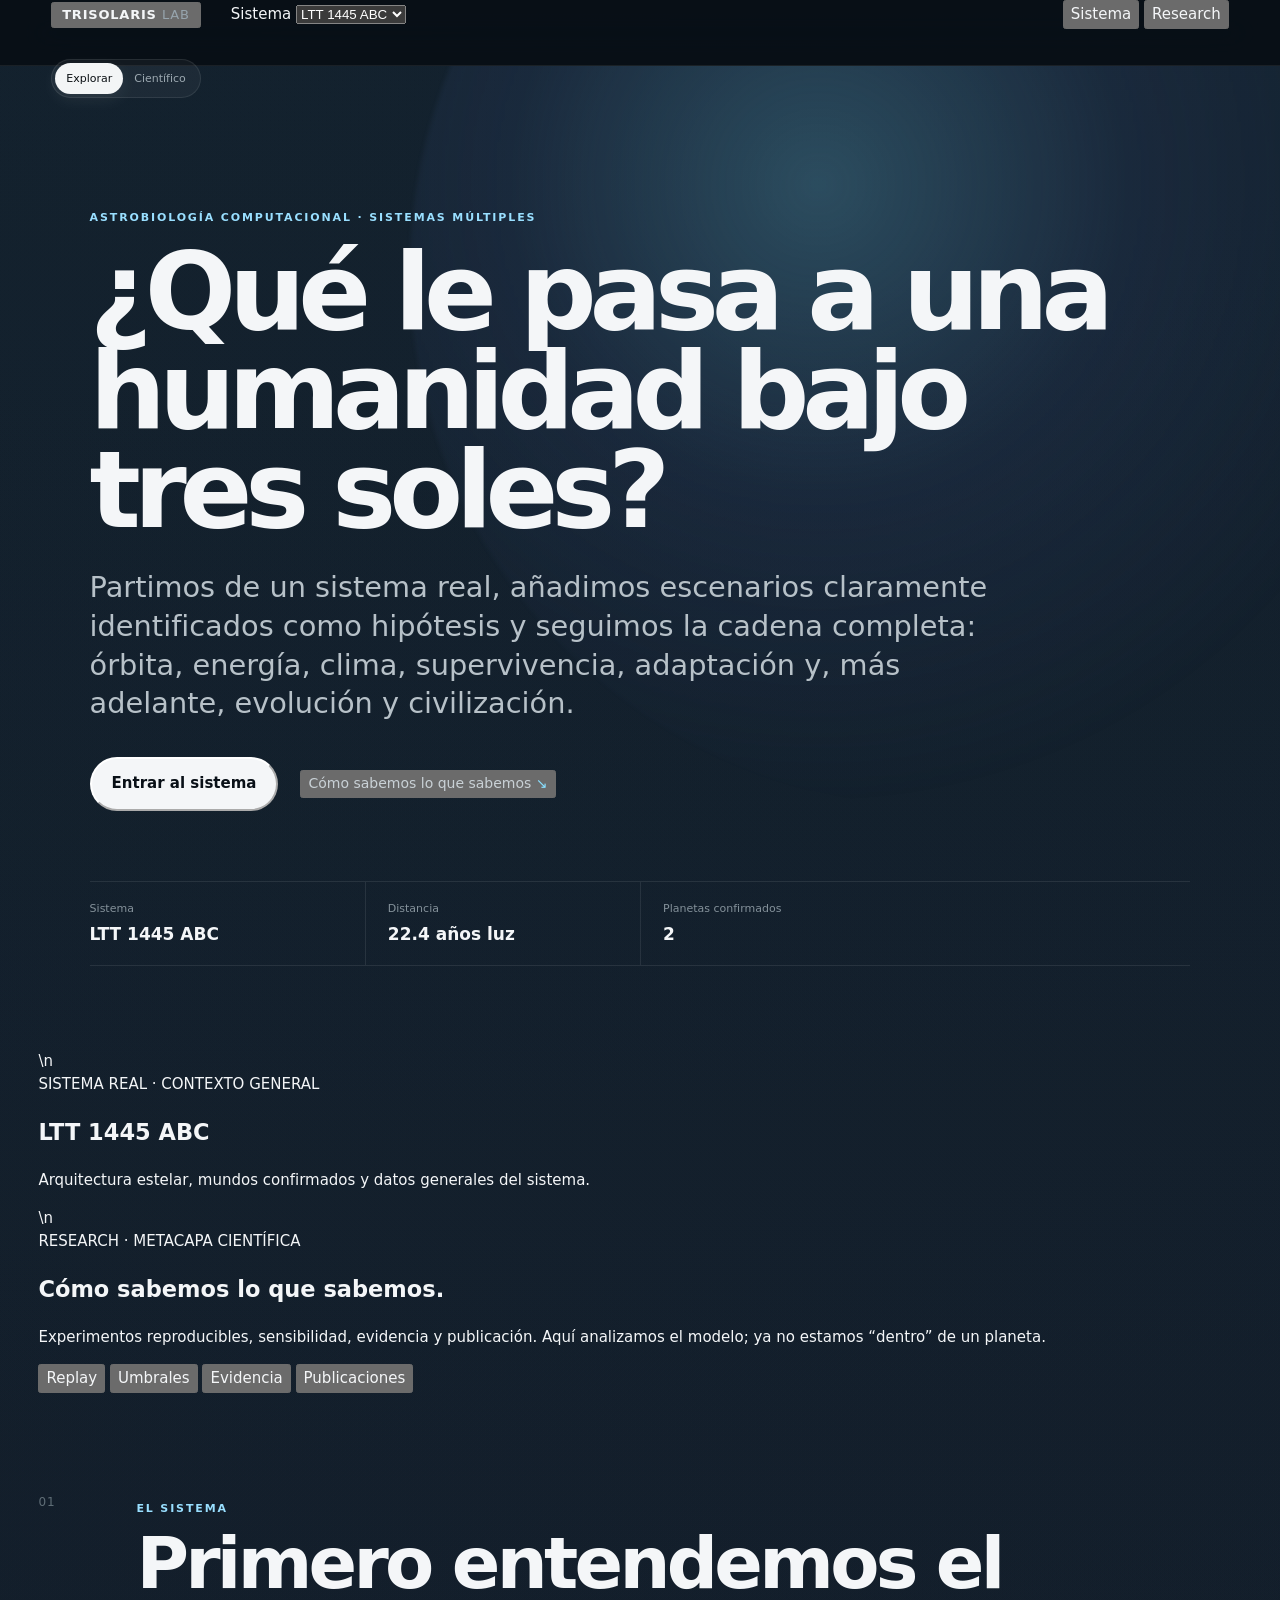
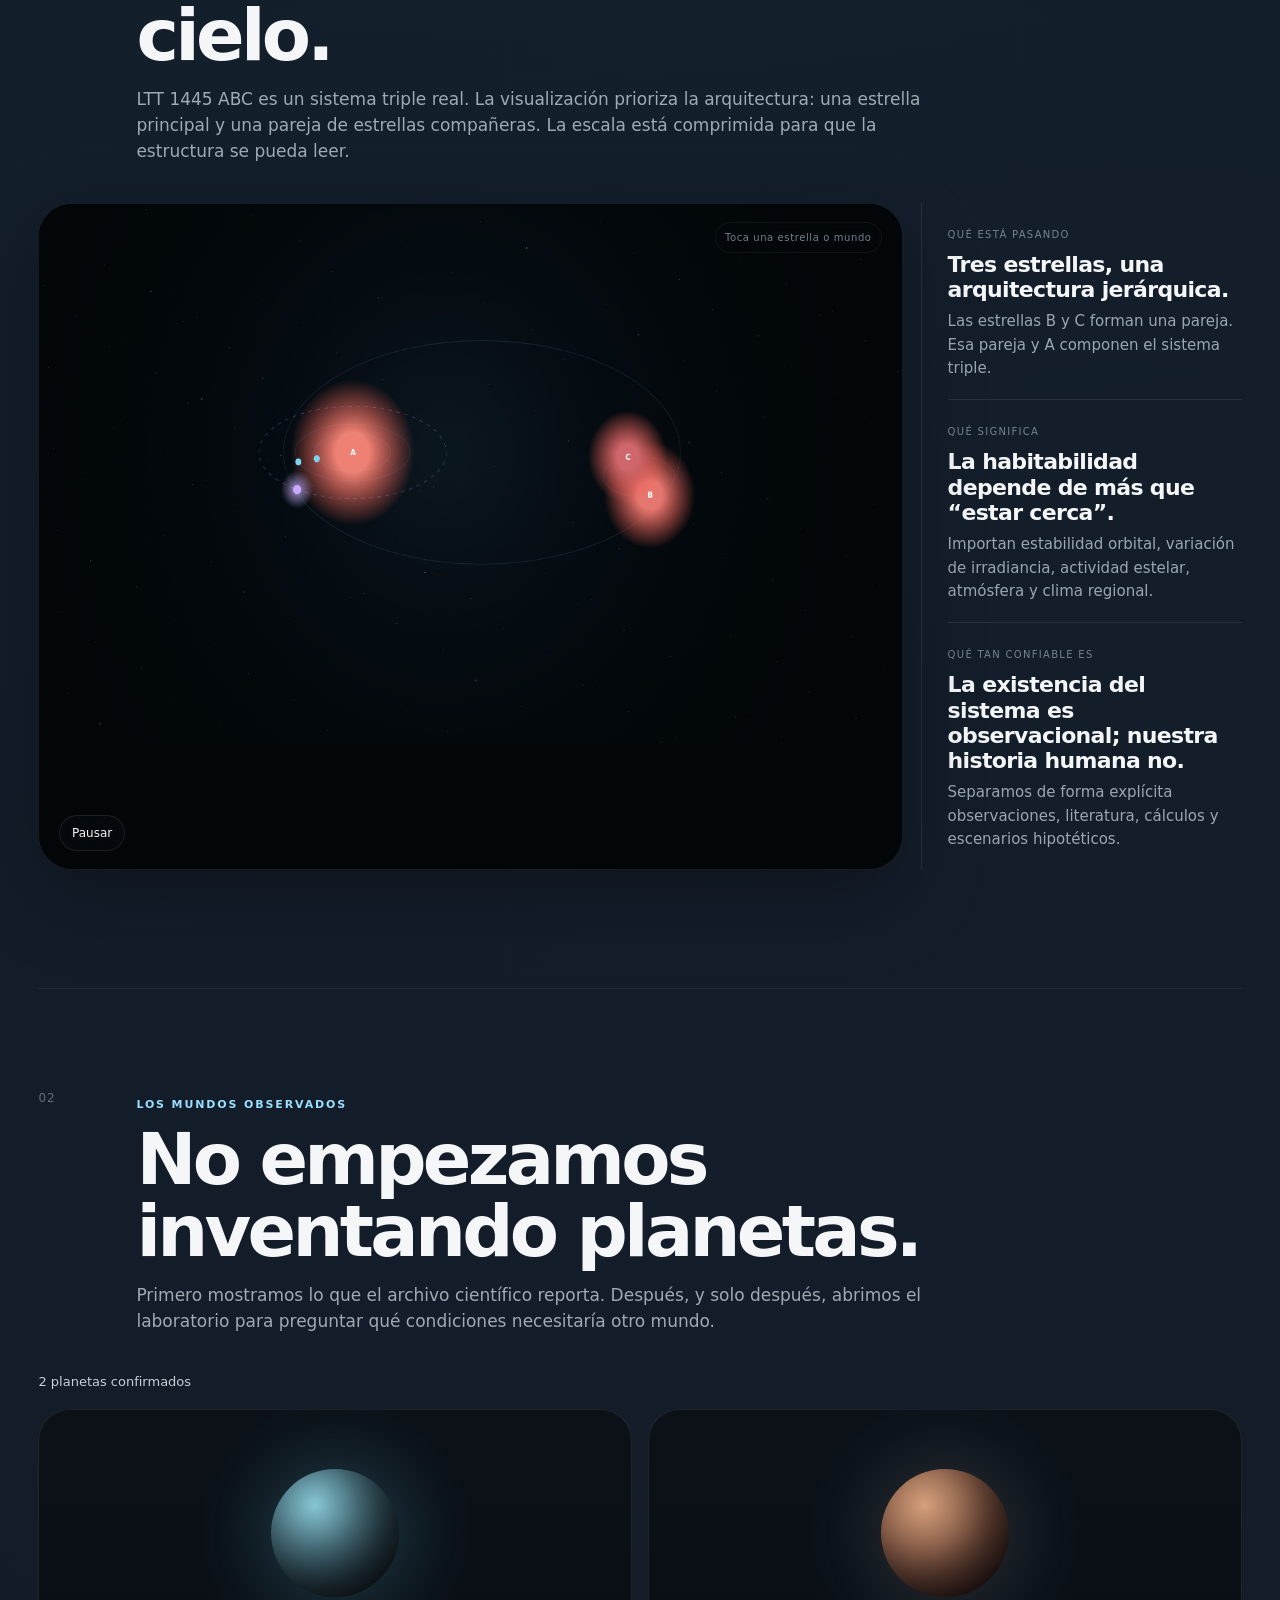
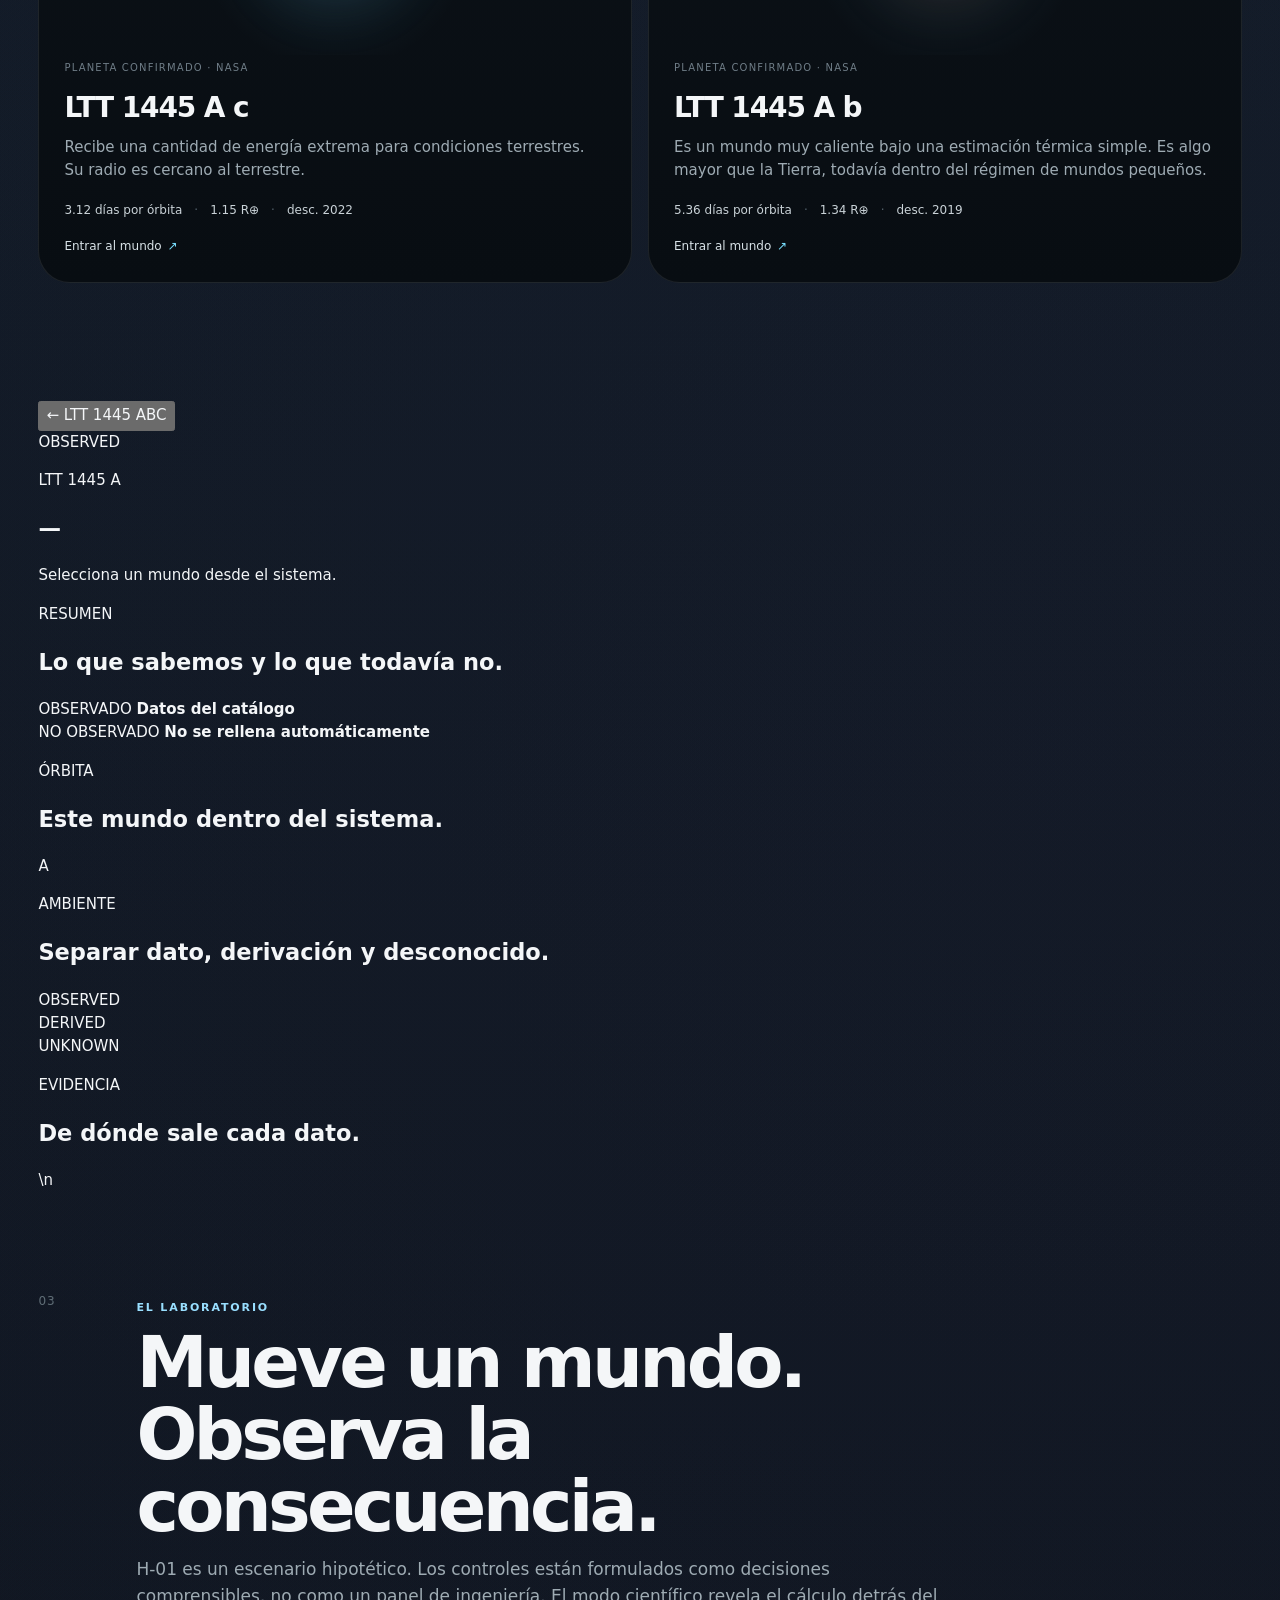
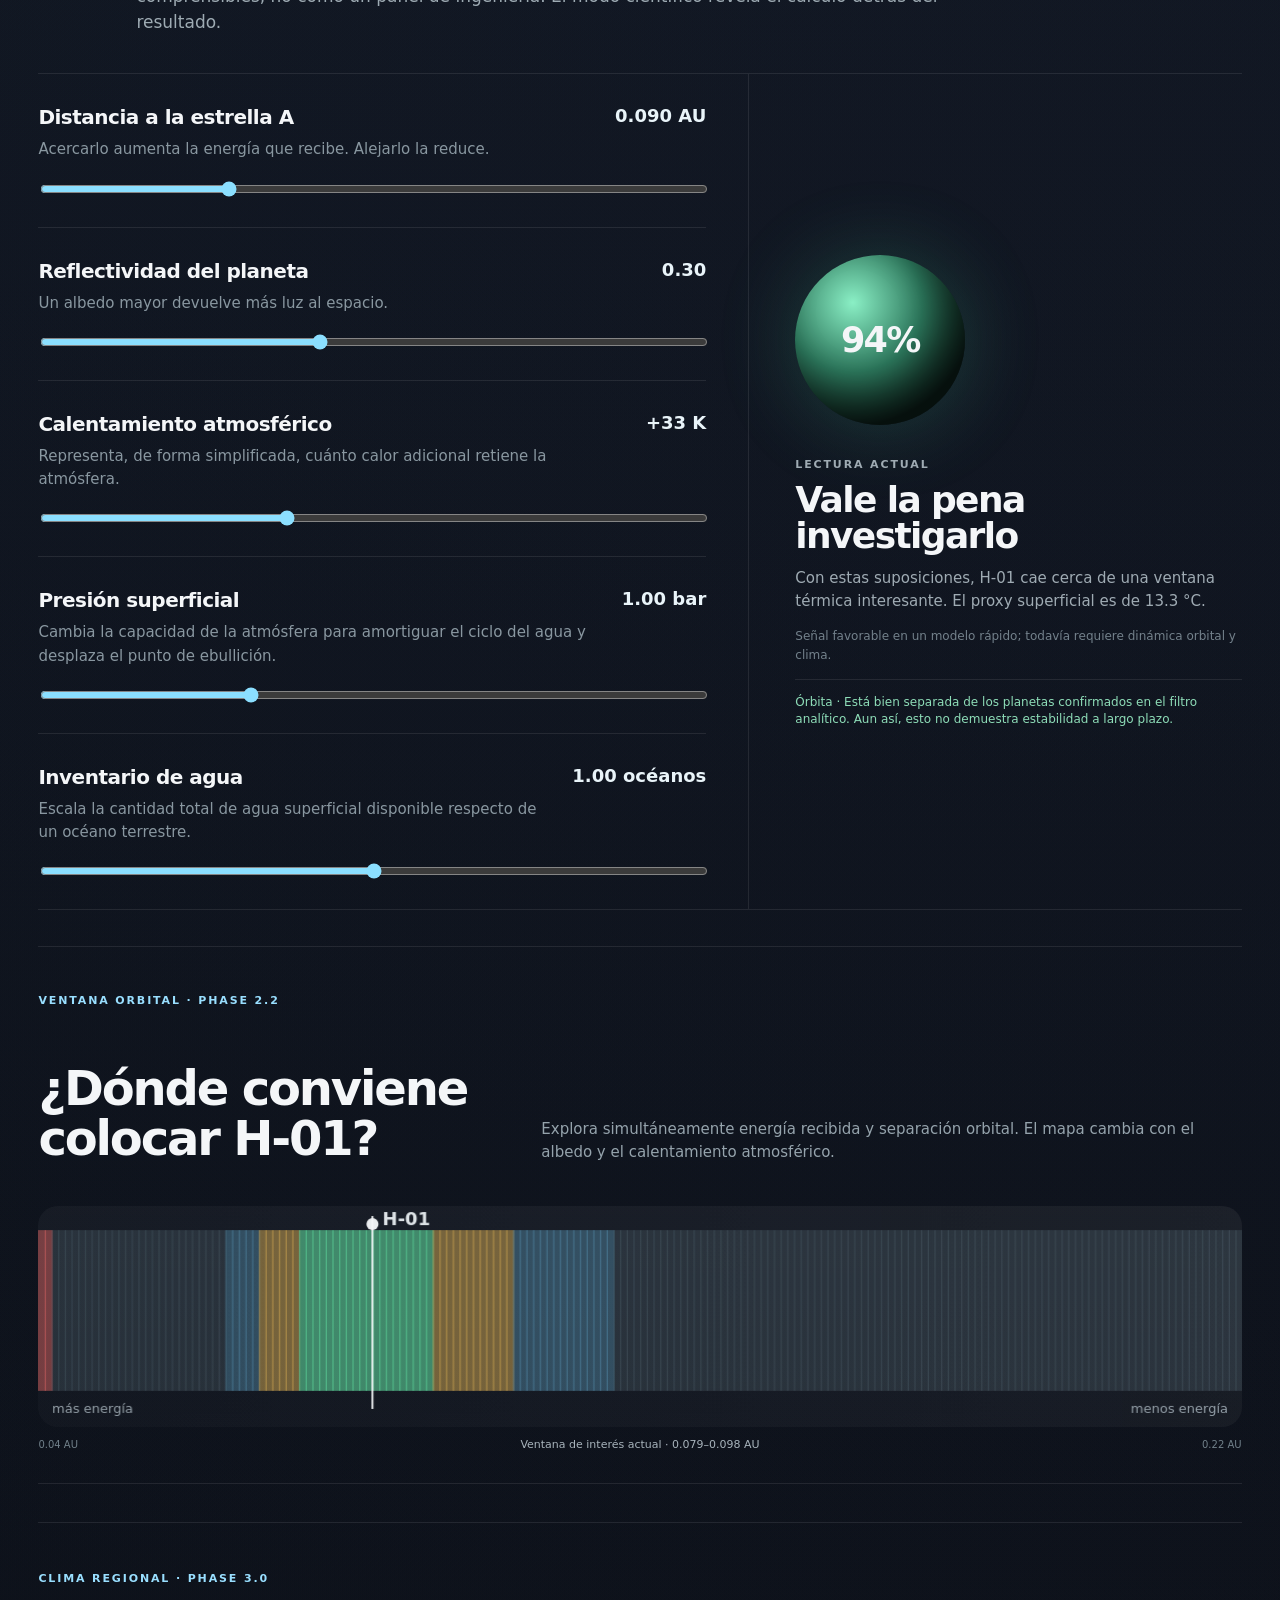
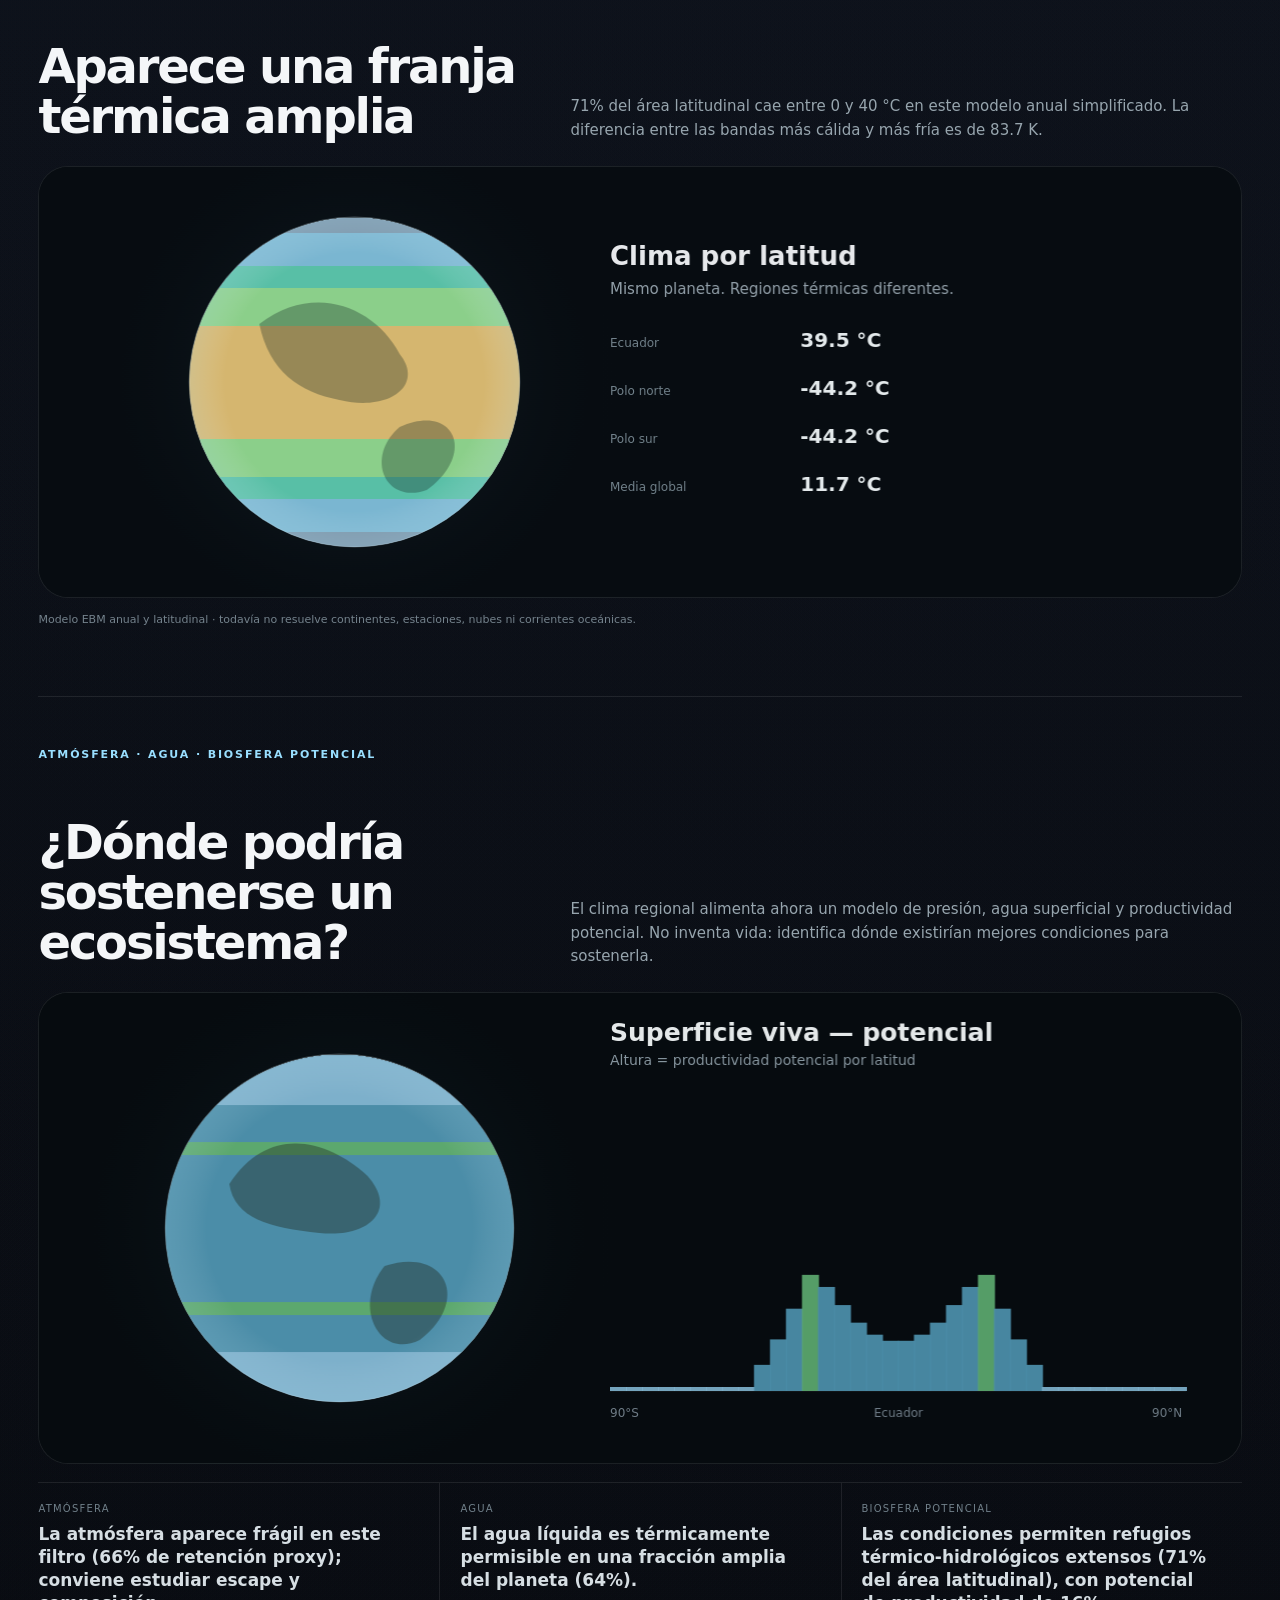
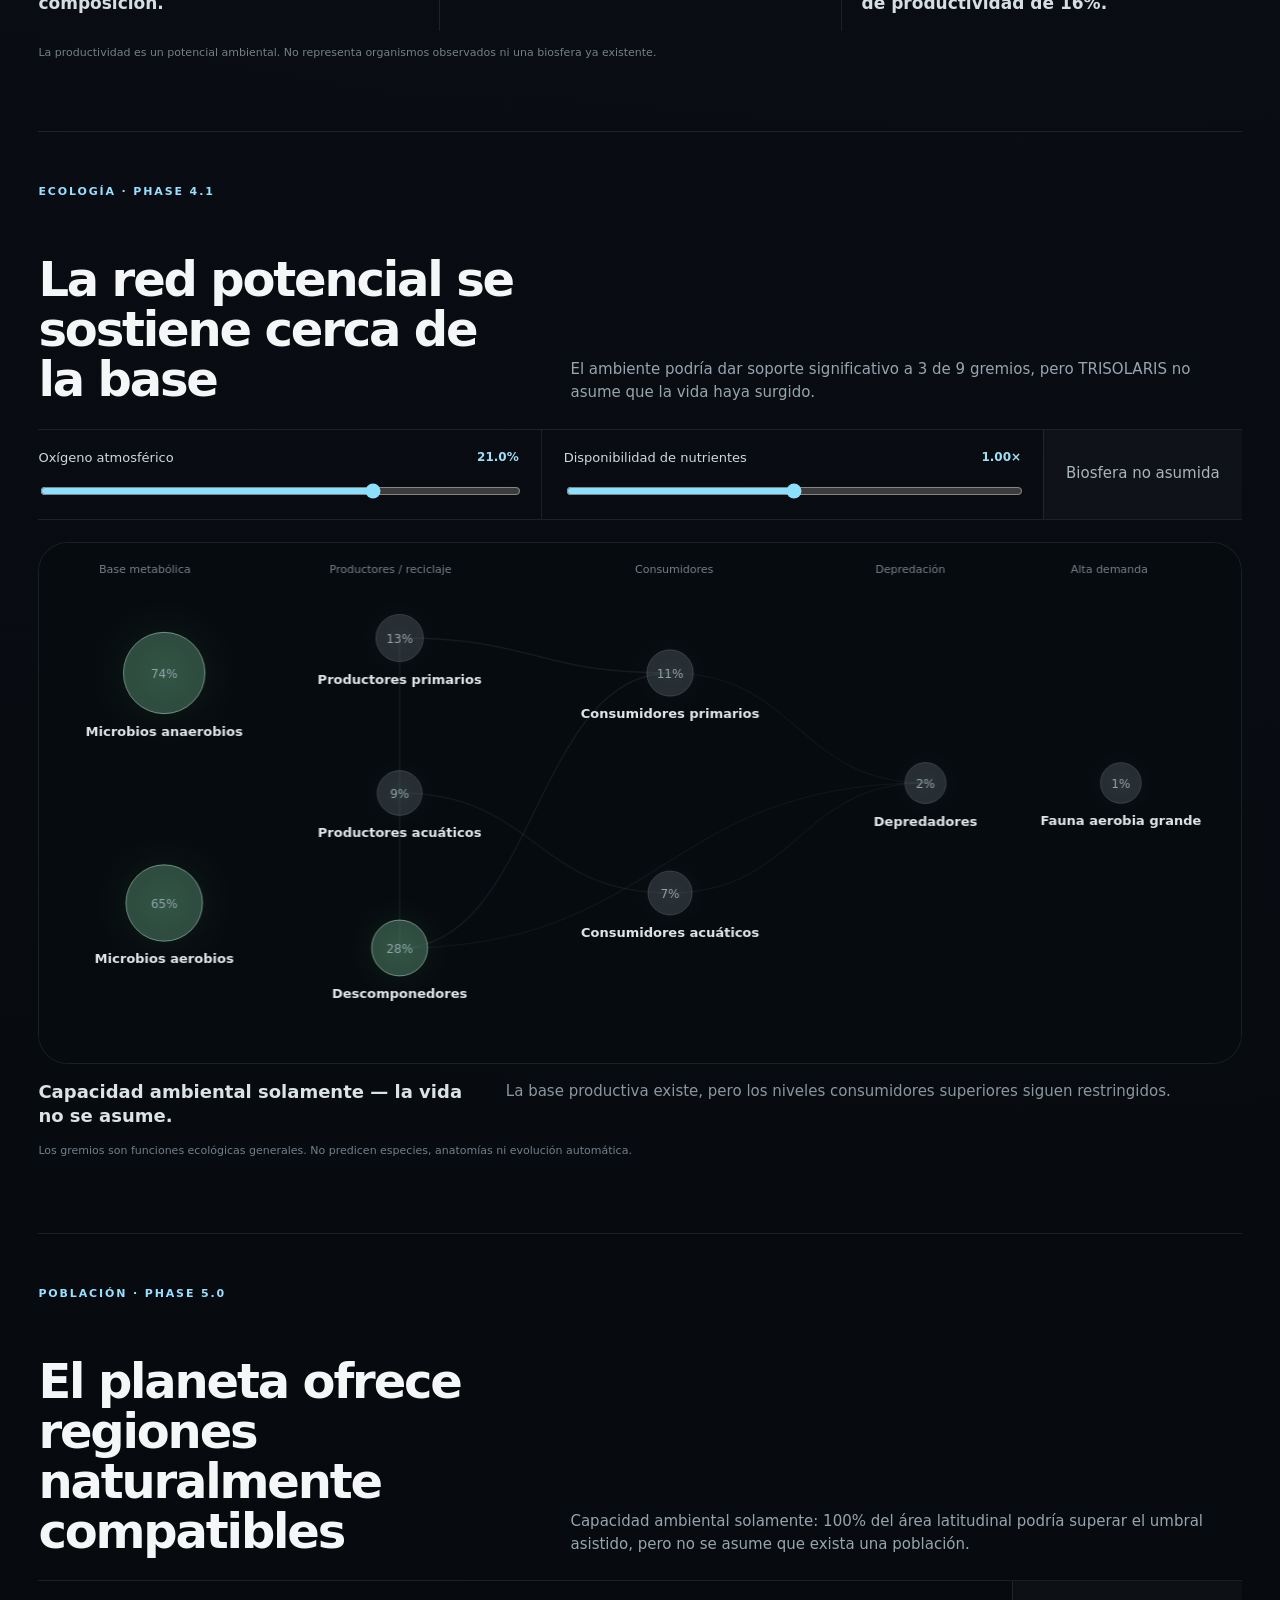
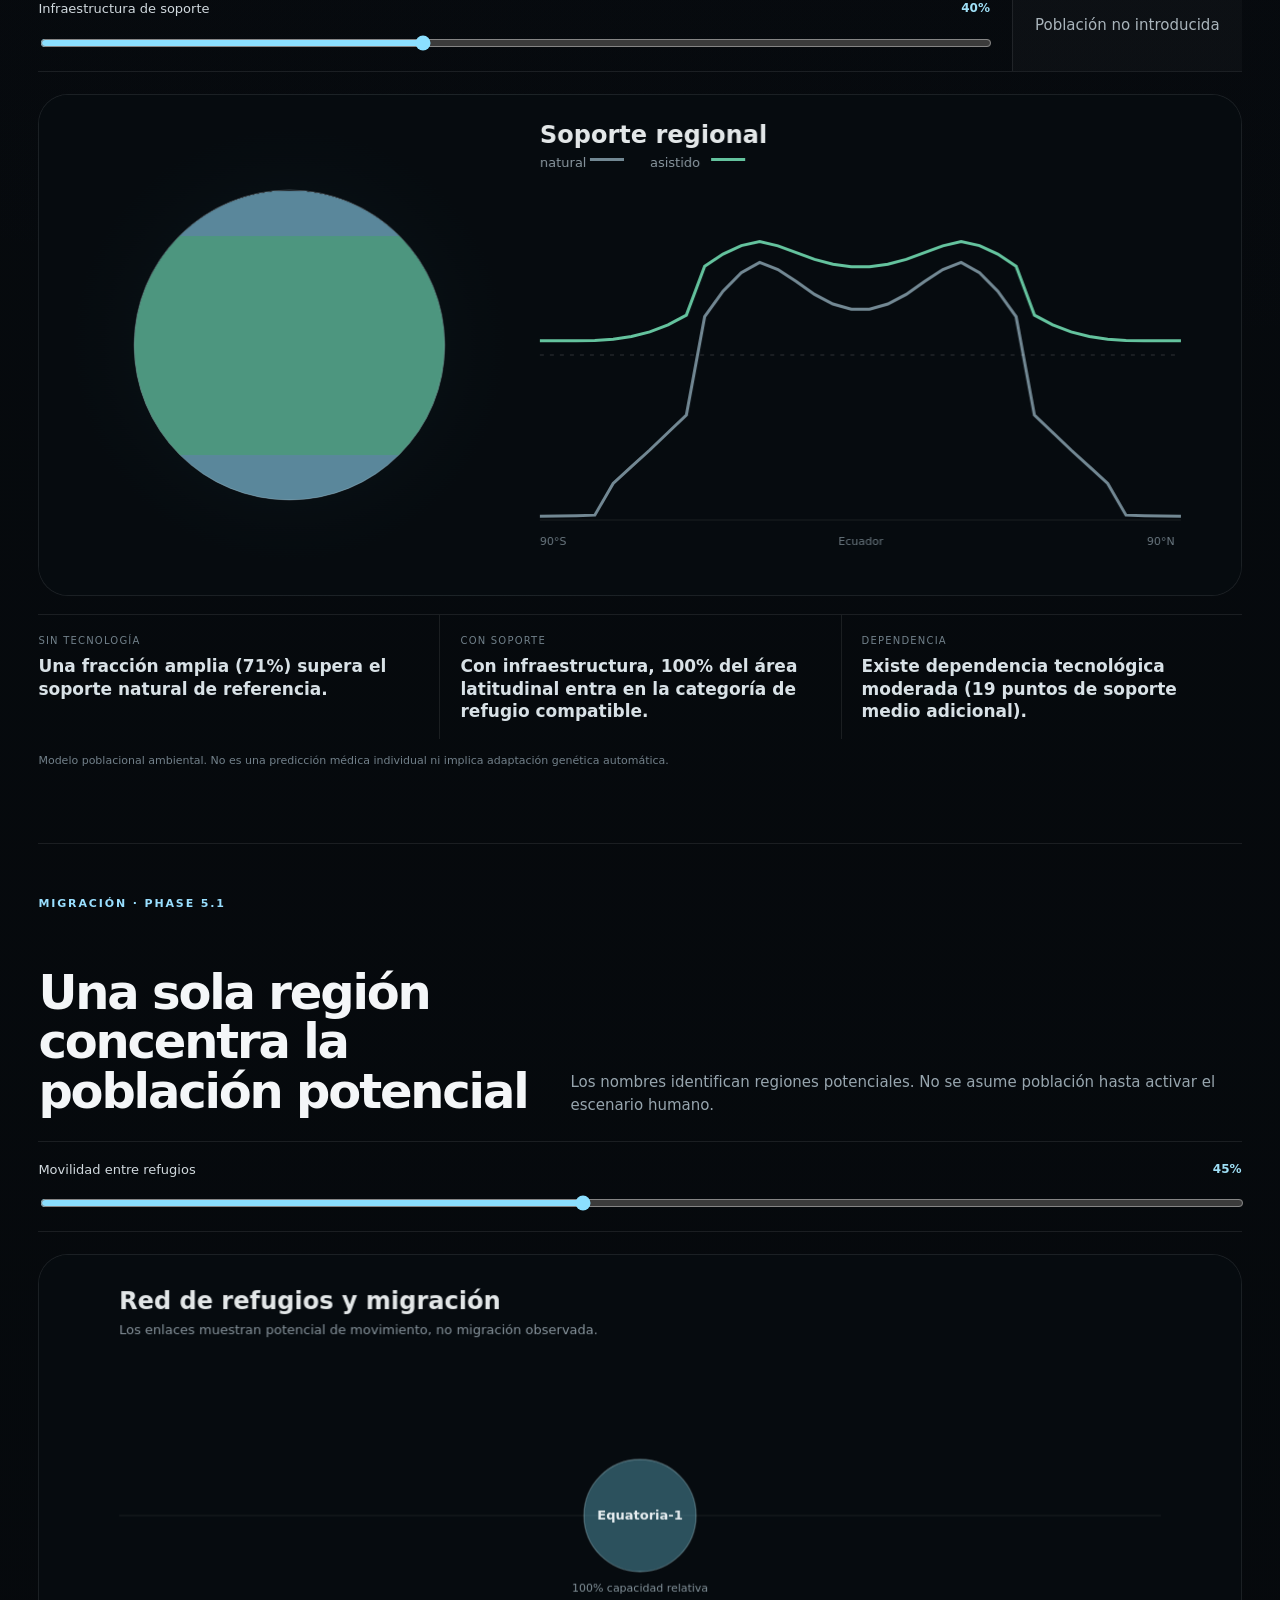
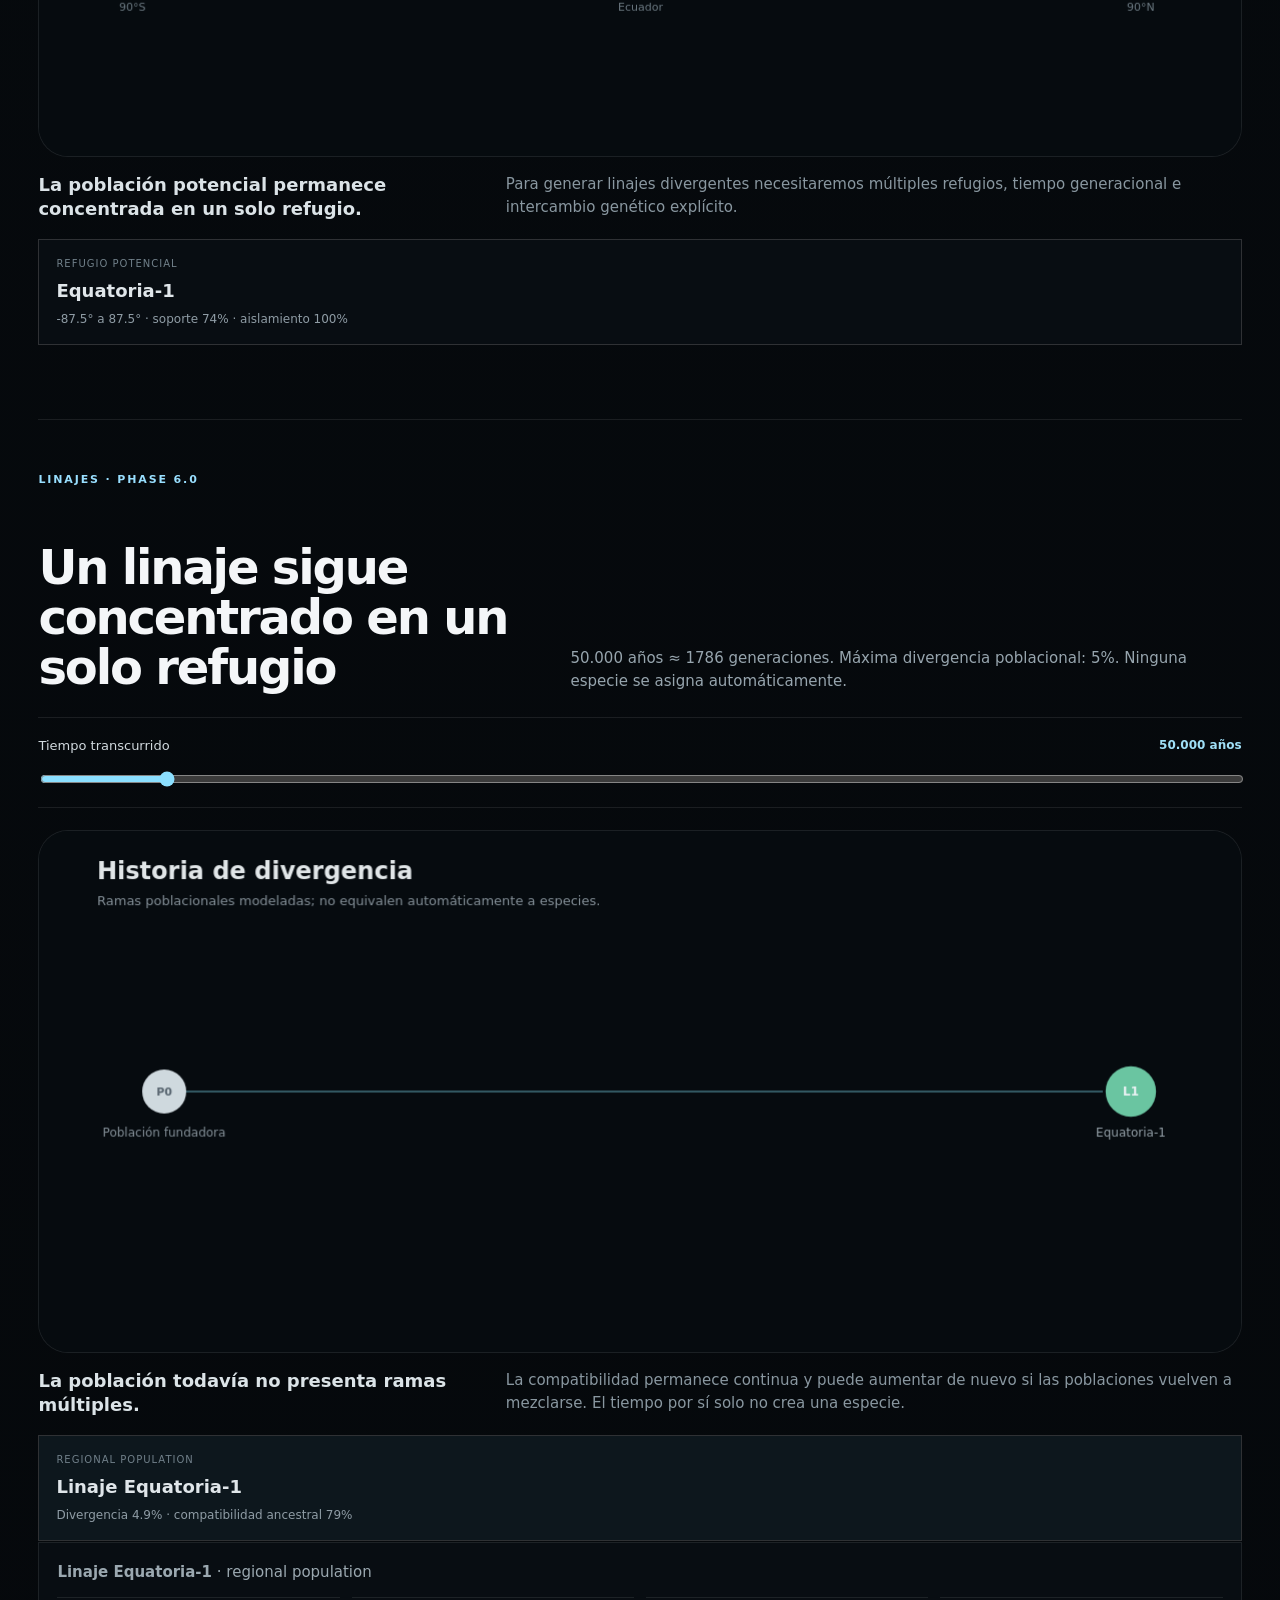
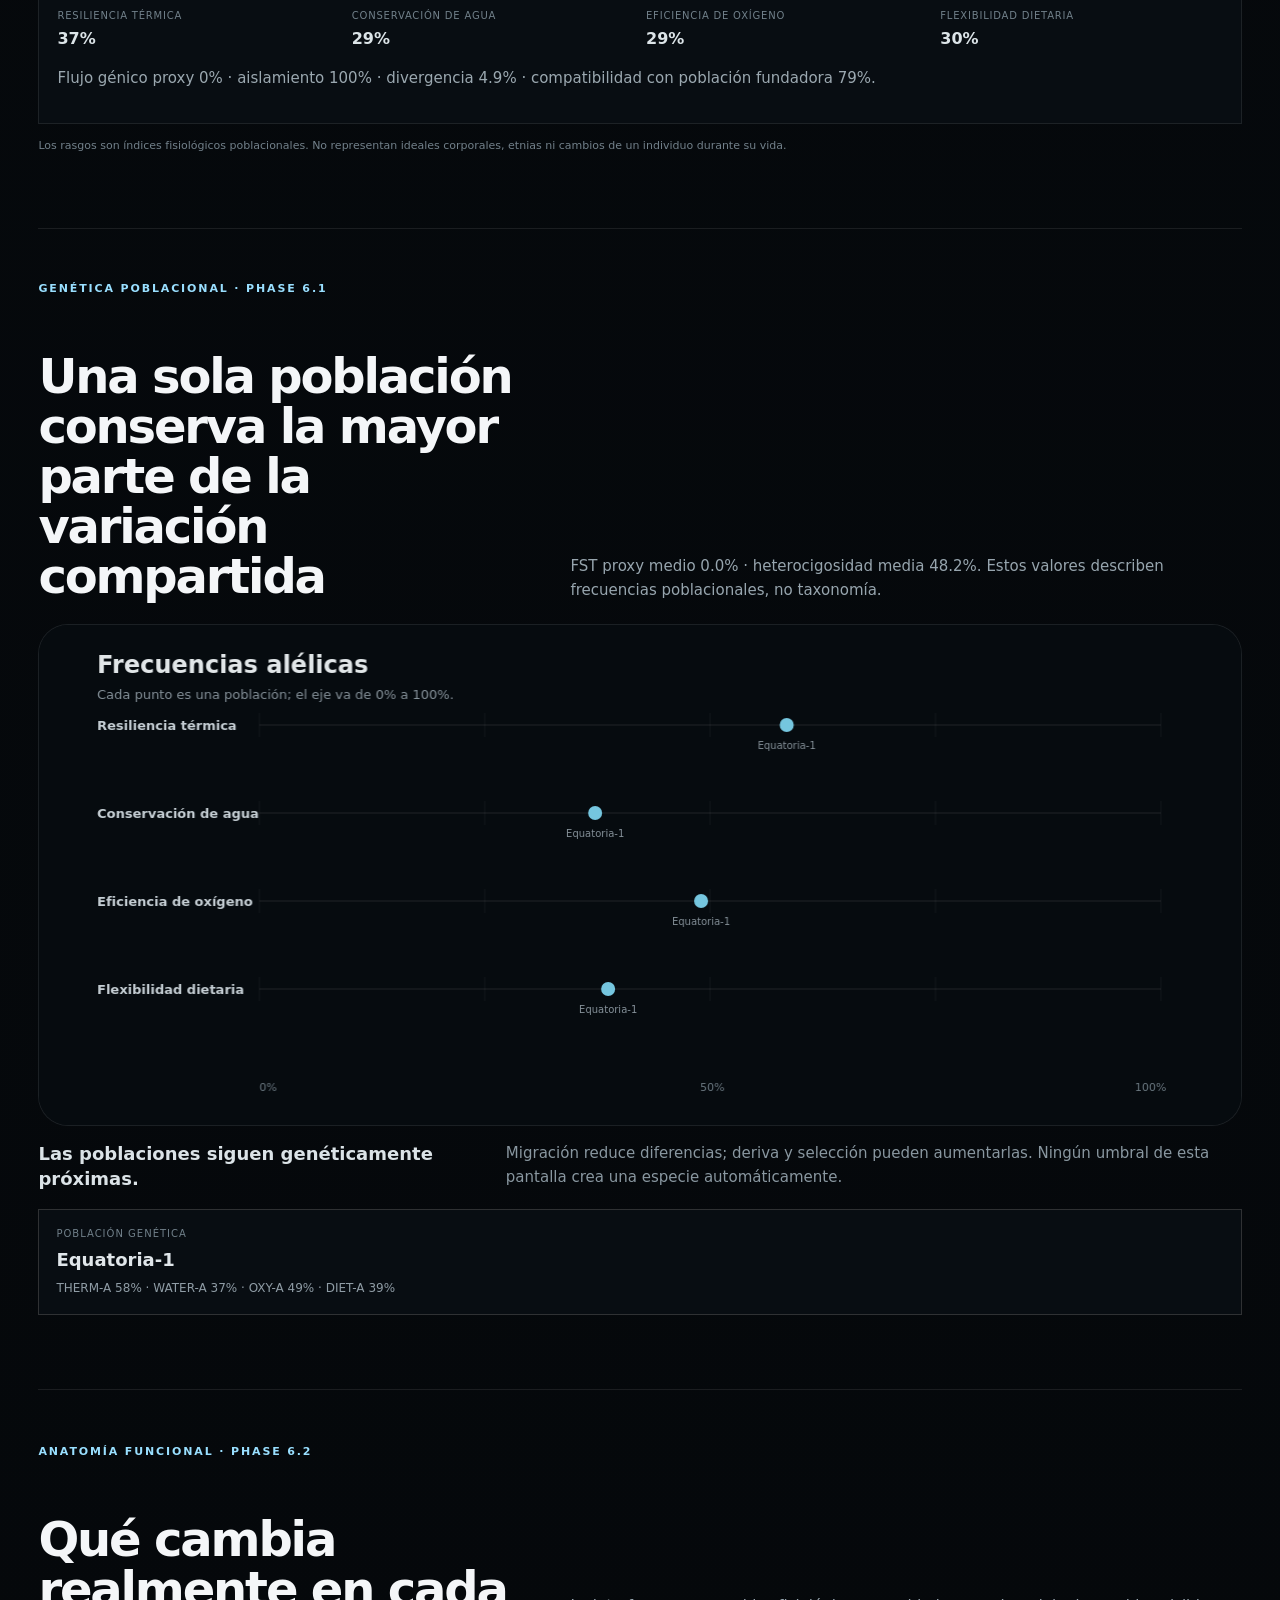
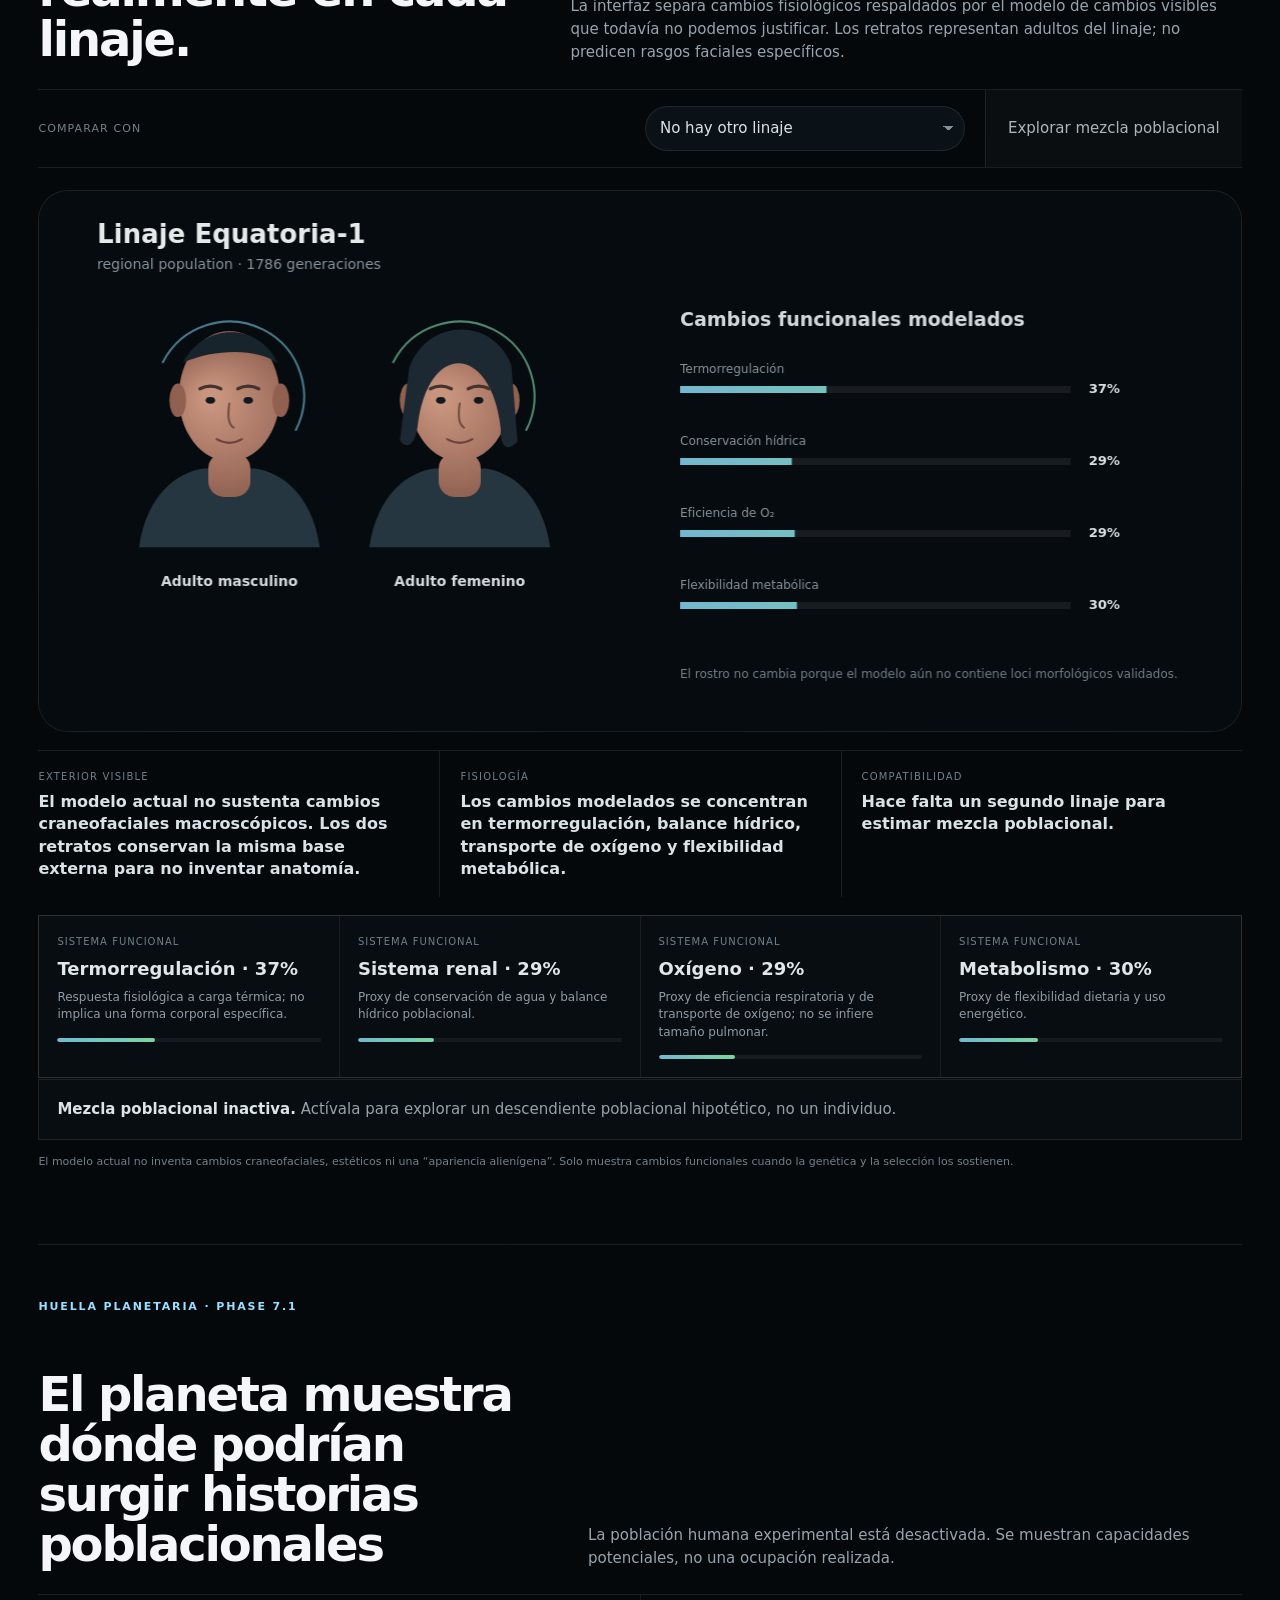
==== commit 238f3052: "ux architecture: add system and research mastheads" ====
--- a/docs/index.html
+++ b/docs/index.html
@@ -53,7 +53,30 @@
     </div>
   </header>
 
-  <main>
+  <main>\n
+    <section id="systemOverview" class="systemOverview" data-app-view-section="system">
+      <div>
+        <span class="systemViewLabel">SISTEMA REAL · CONTEXTO GENERAL</span>
+        <h1 id="systemViewName">LTT 1445 ABC</h1>
+        <p id="systemViewMeta">Arquitectura estelar, mundos confirmados y datos generales del sistema.</p>
+      </div>
+      <div id="systemViewKpis" class="systemViewKpis"></div>
+    </section>
+\n
+    <section id="researchShell" class="researchShell" data-app-view-section="research">
+      <div class="researchShellIntro">
+        <span>RESEARCH · METACAPA CIENTÍFICA</span>
+        <h1>Cómo sabemos lo que sabemos.</h1>
+        <p>Experimentos reproducibles, sensibilidad, evidencia y publicación. Aquí analizamos el modelo; ya no estamos “dentro” de un planeta.</p>
+      </div>
+      <nav id="researchTabNav" class="researchTabNav" aria-label="Secciones de investigación">
+        <button type="button" data-research-tab="replay" class="active">Replay</button>
+        <button type="button" data-research-tab="thresholds">Umbrales</button>
+        <button type="button" data-research-tab="evidence">Evidencia</button>
+        <button type="button" data-research-tab="publication">Publicaciones</button>
+      </nav>
+    </section>
+
     <section id="sistema" class="chapter" data-app-view-section="system">
       <div class="chapterIntro">
         <p class="chapterNumber">01</p>
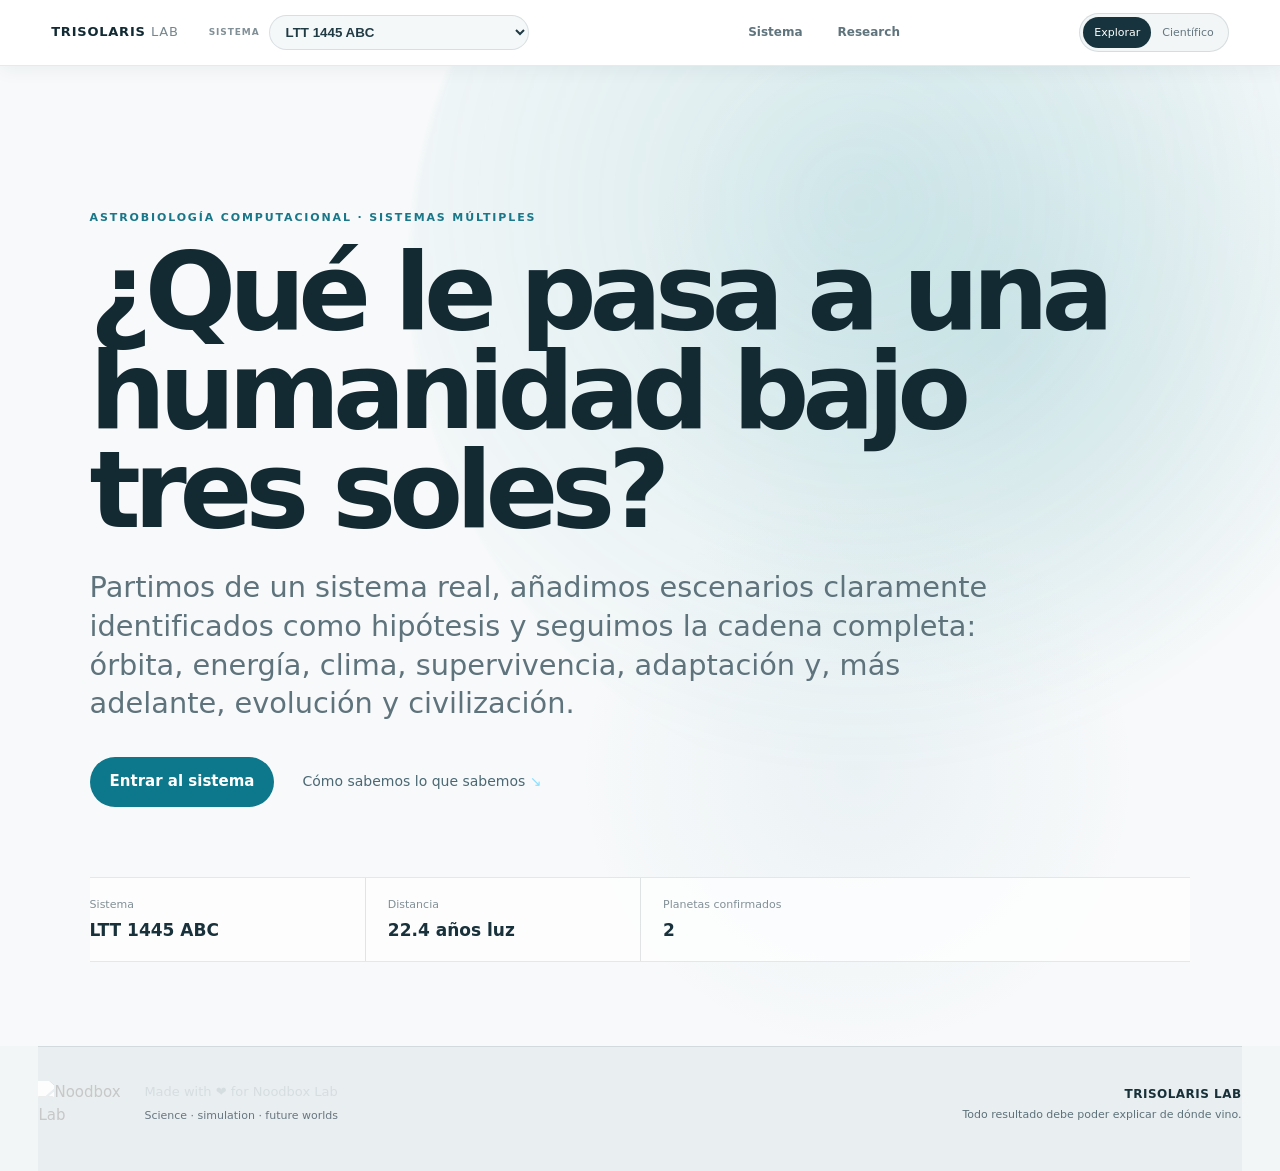
==== commit e543daf8: "hotfix: bust cached UX architecture assets" ====
--- a/docs/index.html
+++ b/docs/index.html
@@ -6,7 +6,7 @@
   <title>TRISOLARIS LAB — Ciencia para explorar</title>
   <meta name="description" content="Astrobiología y astroantropología computacional en sistemas estelares múltiples." />
   <meta name="theme-color" content="#f5f7f8" />
-  <link rel="stylesheet" href="./styles.css?v=uxarch1-20260926" />
+  <link rel="stylesheet" href="./styles.css?v=uxarch1b-20260926" />
 </head>
 <body data-mode="simple" data-app-view="home" data-world-kind="none" data-planet-tab="summary" data-research-tab="replay">
   <nav class="siteNav" aria-label="Navegación principal">
@@ -1260,6 +1260,6 @@
     </div>
   </footer>
 
-  <script type="module" src="./app.js?v=uxarch1-20260926"></script>
+  <script type="module" src="./app.js?v=uxarch1b-20260926"></script>
 </body>
 </html>
--- a/docs/styles.css
+++ b/docs/styles.css
@@ -2592,3 +2592,689 @@
   .thresholdAtlasIntro>p:last-child{grid-column:1;grid-row:auto}
   .thresholdAtlasSummary article+article{border-left:0;border-top:1px solid var(--line);padding-left:0}
 }
+
+
+/* UX Architecture 1.0 — HOME / SYSTEM / PLANET / RESEARCH */
+:root{
+  color-scheme:light;
+  --bg:#f3f6f7;
+  --surface:#ffffff;
+  --surface2:#f7f9fa;
+  --text:#152a31;
+  --muted:#63757c;
+  --soft:#3d555f;
+  --line:rgba(21,42,49,.12);
+  --lineStrong:rgba(21,42,49,.22);
+  --cyan:#147aa2;
+  --green:#1f7a57;
+  --amber:#9c6816;
+  --violet:#7450a4;
+  --danger:#a84949;
+  --shadow:0 18px 50px rgba(28,53,62,.08)
+}
+*{scroll-margin-top:86px}
+body{
+  background:#f3f6f7!important;
+  color:var(--text)!important
+}
+body[data-app-view="planet"]{
+  color-scheme:dark;
+  --bg:#05090b;
+  --surface:#091015;
+  --surface2:#0d161c;
+  --text:#f2f5f6;
+  --muted:#91a0a7;
+  --soft:#c9d2d6;
+  --line:rgba(255,255,255,.10);
+  --lineStrong:rgba(255,255,255,.18);
+  --cyan:#7fddff;
+  --green:#78e1b1;
+  --amber:#f2c36f;
+  --violet:#c2a5ff;
+  --danger:#ef8f8b;
+  --shadow:0 28px 80px rgba(0,0,0,.30);
+  background:#05090b!important
+}
+body[data-app-view="planet"] main{background:#05090b}
+body[data-app-view="home"] main{display:none}
+
+/* Route visibility is CSS-first to prevent mixed contexts. */
+[data-app-view-section]{display:none!important}
+body[data-app-view="home"] [data-app-view-section~="home"]{display:flex!important}
+body[data-app-view="system"] [data-app-view-section~="system"]{display:block!important}
+body[data-app-view="planet"] [data-app-view-section~="planet"]{display:block!important}
+body[data-app-view="research"] [data-app-view-section~="research"]{display:block!important}
+
+/* Global navigation */
+.siteNav{
+  background:rgba(255,255,255,.95)!important;
+  border-bottom:1px solid rgba(21,42,49,.10)!important;
+  color:#173039!important;
+  box-shadow:0 4px 18px rgba(28,53,62,.05);
+  backdrop-filter:blur(22px);
+  -webkit-backdrop-filter:blur(22px);
+  grid-template-columns:auto minmax(230px,.8fr) 1fr auto!important
+}
+.wordmarkButton{
+  border:0;
+  background:transparent;
+  padding:0;
+  color:#122a33!important;
+  cursor:pointer
+}
+.wordmarkButton span{color:#75868d!important}
+.systemPicker{
+  display:flex;
+  align-items:center;
+  gap:9px;
+  min-width:0
+}
+.systemPicker>span{
+  color:#819097;
+  font-size:9px;
+  font-weight:800;
+  letter-spacing:.1em;
+  text-transform:uppercase
+}
+.systemPicker select{
+  min-width:0;
+  width:min(260px,100%);
+  border:1px solid rgba(21,42,49,.12);
+  border-radius:999px;
+  background:#f5f8f9;
+  color:#213b45;
+  padding:8px 34px 8px 12px;
+  font-weight:700
+}
+.appNav{
+  display:flex;
+  justify-content:center;
+  gap:7px
+}
+.appNavBtn{
+  border:1px solid transparent;
+  border-radius:999px;
+  background:transparent;
+  color:#60747d;
+  padding:8px 13px;
+  font-size:12px;
+  font-weight:750;
+  cursor:pointer
+}
+.appNavBtn:hover{background:#edf3f5;color:#284b59}
+.appNavBtn.active{
+  background:#dff0f3;
+  border-color:#b7d7dd;
+  color:#0c6373
+}
+.viewControl{
+  background:#f2f6f7!important;
+  border-color:rgba(21,42,49,.12)!important
+}
+.modeBtn{color:#65777f!important}
+.modeBtn.active{
+  background:#17343e!important;
+  color:#fff!important;
+  box-shadow:none!important
+}
+
+/* HOME — editorial landing */
+.hero{
+  min-height:calc(100vh - 66px)!important;
+  background:
+    radial-gradient(circle at 78% 28%,rgba(27,139,151,.12),transparent 30%),
+    radial-gradient(circle at 67% 72%,rgba(113,171,192,.09),transparent 25%),
+    #f7f9fa!important;
+  color:#173039!important
+}
+.heroGlow{
+  background:radial-gradient(circle at 42% 44%,rgba(41,155,166,.15),rgba(255,255,255,0) 66%)!important
+}
+.hero h1{color:#142a33!important}
+.heroLead{color:#5e737c!important}
+.overline,.eyebrow{color:#197789!important}
+.ctaPrimary{
+  border:0!important;
+  background:#0d788b!important;
+  color:#fff!important;
+  cursor:pointer
+}
+.ctaTextButton{
+  border:0;
+  background:transparent;
+  color:#4b6873!important;
+  cursor:pointer
+}
+.heroFacts{
+  background:rgba(255,255,255,.72)!important;
+  border-color:rgba(21,42,49,.10)!important
+}
+.heroFacts span{color:#829097!important}
+.heroFacts strong{color:#18313b!important}
+
+/* SYSTEM — white, global context */
+.systemOverview{
+  width:var(--content);
+  margin:0 auto;
+  padding:82px 0 34px;
+  display:grid!important;
+  grid-template-columns:minmax(0,1.1fr) minmax(480px,.9fr);
+  gap:48px;
+  align-items:end
+}
+.systemViewLabel{
+  color:#9a6816;
+  font-size:10px;
+  font-weight:850;
+  letter-spacing:.12em
+}
+.systemOverview h1{
+  margin:8px 0 7px;
+  color:#152c35;
+  font-size:clamp(48px,6vw,82px);
+  line-height:.94;
+  letter-spacing:-.055em
+}
+.systemOverview p{
+  max-width:720px;
+  margin:0;
+  color:#667981;
+  font-size:16px
+}
+.systemViewKpis{
+  display:grid;
+  grid-template-columns:repeat(2,minmax(0,1fr));
+  border-top:1px solid rgba(21,42,49,.12);
+  border-left:1px solid rgba(21,42,49,.12)
+}
+.appFact{
+  padding:13px 14px;
+  border-right:1px solid rgba(21,42,49,.12);
+  border-bottom:1px solid rgba(21,42,49,.12)
+}
+.appFact span{
+  display:block;
+  color:#809098;
+  font-size:9px;
+  font-weight:750;
+  letter-spacing:.09em;
+  text-transform:uppercase
+}
+.appFact strong{
+  display:block;
+  margin-top:4px;
+  color:inherit;
+  font-size:15px
+}
+.appFact em{
+  display:block;
+  margin-top:2px;
+  color:#839199;
+  font-size:9px;
+  font-style:normal
+}
+body[data-app-view="system"] .chapter{
+  color:#19323c!important
+}
+body[data-app-view="system"] .chapterIntro h2,
+body[data-app-view="system"] .chapterIntro h3{color:#18313a!important}
+body[data-app-view="system"] .chapterIntro p{color:#647981!important}
+body[data-app-view="system"] .chapterNumber{color:#a0adb2!important}
+body[data-app-view="system"] .systemVisual{
+  border:1px solid rgba(21,42,49,.15)!important;
+  box-shadow:0 15px 45px rgba(28,53,62,.10)!important
+}
+body[data-app-view="system"] .contextRail article,
+body[data-app-view="system"] .technicalSheet,
+body[data-app-view="system"] .world{
+  background:#fff!important;
+  color:#233e48!important;
+  border-color:rgba(21,42,49,.12)!important;
+  box-shadow:0 10px 32px rgba(28,53,62,.06)!important
+}
+body[data-app-view="system"] .contextRail article span,
+body[data-app-view="system"] .worldFacts,
+body[data-app-view="system"] .worldExplore,
+body[data-app-view="system"] .sheetHeading p{color:#70828a!important}
+body[data-app-view="system"] .contextRail h3,
+body[data-app-view="system"] .world h3,
+body[data-app-view="system"] .sheetHeading h3{color:#19323c!important}
+body[data-app-view="system"] .worldBody p{color:#60747d!important}
+body[data-app-view="system"] .worldHero{
+  background:linear-gradient(145deg,#e9f0f3,#f9fbfb)!important
+}
+body[data-app-view="system"] .worldGallery{
+  grid-template-columns:repeat(3,minmax(0,1fr))!important
+}
+body[data-app-view="system"] .worldSpeculative{
+  border-color:rgba(116,80,164,.25)!important
+}
+body[data-app-view="system"] .speculativeHero{
+  background:linear-gradient(145deg,#f0eaf8,#faf9fc)!important
+}
+body[data-app-view="system"] .speculativeSphere{
+  background:radial-gradient(circle at 33% 27%,#d2c4ea 0,#785b9b 38%,#2f223e 76%)!important
+}
+body[data-app-view="system"] .tableWrap{
+  background:#fff!important;
+  border-color:rgba(21,42,49,.12)!important
+}
+body[data-app-view="system"] table{color:#344e59!important}
+body[data-app-view="system"] thead{background:#eef3f5!important}
+body[data-app-view="system"] td,
+body[data-app-view="system"] th{border-color:rgba(21,42,49,.09)!important}
+
+/* PLANET — deliberate dark immersion */
+.planetShell{
+  background:
+    radial-gradient(circle at 82% 5%,rgba(47,125,156,.18),transparent 28%),
+    #05090b!important;
+  color:#f2f5f6;
+  min-height:calc(100vh - 66px);
+  padding:58px 0 34px
+}
+.planetShellInner{width:var(--content);margin:0 auto}
+.planetBackBtn{
+  border:0;
+  background:transparent;
+  color:#9eafb6;
+  padding:4px 0;
+  cursor:pointer;
+  font-size:12px
+}
+.planetBackBtn:hover{color:#fff}
+.planetIdentity{
+  display:grid;
+  grid-template-columns:minmax(0,1.1fr) minmax(520px,.9fr);
+  gap:48px;
+  align-items:end;
+  margin-top:42px
+}
+.planetEpistemic{
+  display:inline-flex;
+  padding:5px 9px;
+  border-radius:999px;
+  font-size:9px;
+  font-weight:850;
+  letter-spacing:.1em
+}
+.planetEpistemic.observed{background:rgba(120,225,177,.12);color:#78e1b1}
+.planetEpistemic.speculative{background:rgba(194,165,255,.12);color:#c2a5ff}
+.planetHostLabel{
+  margin:14px 0 5px;
+  color:#82949c;
+  font-size:11px;
+  letter-spacing:.1em
+}
+.planetIdentity h1{
+  margin:0;
+  color:#f4f7f8;
+  font-size:clamp(54px,7vw,94px);
+  line-height:.92;
+  letter-spacing:-.06em
+}
+.planetViewLead{
+  max-width:760px;
+  margin:18px 0 0;
+  color:#9dacb2;
+  font-size:16px
+}
+.planetKpis{
+  display:grid;
+  grid-template-columns:repeat(2,minmax(0,1fr));
+  border-top:1px solid rgba(255,255,255,.11);
+  border-left:1px solid rgba(255,255,255,.11)
+}
+.planetKpis .appFact{
+  border-color:rgba(255,255,255,.11)
+}
+.planetKpis .appFact span{color:#7f929a}
+.planetKpis .appFact strong{color:#f0f4f5}
+.planetKpis .appFact em{color:#798b93}
+.planetTabNav{
+  display:flex;
+  gap:8px;
+  margin-top:42px;
+  padding:14px 0;
+  border-top:1px solid rgba(255,255,255,.10);
+  border-bottom:1px solid rgba(255,255,255,.10);
+  overflow-x:auto
+}
+.planetTabNav button{
+  flex:0 0 auto;
+  border:1px solid rgba(255,255,255,.10);
+  border-radius:999px;
+  background:#0a1115;
+  color:#92a3aa;
+  padding:8px 14px;
+  cursor:pointer
+}
+.planetTabNav button.active{
+  background:#f2f5f6;
+  border-color:#f2f5f6;
+  color:#0b1216
+}
+.observedPlanetView{
+  padding:42px 0 70px
+}
+body[data-world-kind="h01"] #observedPlanetView{display:none!important}
+.planetPanel{display:none}
+body[data-world-kind="observed"][data-planet-tab="summary"] [data-observed-panel="summary"],
+body[data-world-kind="observed"][data-planet-tab="orbit"] [data-observed-panel="orbit"],
+body[data-world-kind="observed"][data-planet-tab="environment"] [data-observed-panel="environment"],
+body[data-world-kind="observed"][data-planet-tab="evidence"] [data-observed-panel="evidence"]{
+  display:block
+}
+.planetPanelHeading p{
+  margin:0 0 6px;
+  color:#78e1b1;
+  font-size:9px;
+  font-weight:850;
+  letter-spacing:.12em
+}
+.planetPanelHeading h2{
+  max-width:850px;
+  margin:0;
+  color:#edf3f5;
+  font-size:clamp(34px,4.5vw,58px);
+  line-height:1.02;
+  letter-spacing:-.045em
+}
+.observedSummaryGrid{
+  display:grid;
+  grid-template-columns:repeat(4,minmax(0,1fr));
+  margin-top:28px;
+  border-top:1px solid rgba(255,255,255,.10);
+  border-left:1px solid rgba(255,255,255,.10)
+}
+.observedSummaryGrid .appFact{border-color:rgba(255,255,255,.10)}
+.observedSummaryGrid .appFact strong{color:#edf2f4}
+.knowledgeSplit{
+  display:grid;
+  grid-template-columns:1fr 1fr;
+  gap:1px;
+  margin-top:28px;
+  background:rgba(255,255,255,.10);
+  border:1px solid rgba(255,255,255,.10)
+}
+.knowledgeSplit article{
+  background:#081015;
+  padding:24px
+}
+.knowledgeSplit article>span,
+.epistemicColumns article>span{
+  color:#7f929a;
+  font-size:9px;
+  font-weight:850;
+  letter-spacing:.1em
+}
+.knowledgeSplit article:first-child>span{color:#78e1b1}
+.knowledgeSplit strong{
+  display:block;
+  margin-top:5px;
+  color:#edf2f4;
+  font-size:18px
+}
+.knowledgeRows{
+  margin:16px 0 0
+}
+.knowledgeRows div{
+  display:grid;
+  grid-template-columns:minmax(160px,.8fr) minmax(0,1.2fr);
+  gap:16px;
+  padding:10px 0;
+  border-top:1px solid rgba(255,255,255,.08)
+}
+.knowledgeRows dt{color:#7e9098}
+.knowledgeRows dd{
+  margin:0;
+  color:#dce5e8;
+  text-align:right
+}
+.planetOrbitLayout{
+  display:grid;
+  grid-template-columns:minmax(340px,.9fr) minmax(0,1.1fr);
+  gap:42px;
+  margin-top:28px;
+  align-items:center
+}
+.planetOrbitGraphic{
+  position:relative;
+  min-height:360px;
+  display:grid;
+  place-items:center;
+  border:1px solid rgba(255,255,255,.09);
+  background:radial-gradient(circle,rgba(35,94,117,.18),transparent 56%)
+}
+.planetOrbitStar{
+  width:76px;height:76px;border-radius:50%;
+  display:grid;place-items:center;
+  background:radial-gradient(circle at 35% 32%,#fff5c7,#c48542 50%,#4b2818 80%);
+  color:#3b2419;
+  font-weight:900;
+  box-shadow:0 0 40px rgba(225,179,101,.30)
+}
+.planetOrbitRing{
+  position:absolute;
+  width:270px;height:270px;
+  border:1px solid rgba(127,221,255,.30);
+  border-radius:50%
+}
+.planetOrbitRing i{
+  --orbit-pos:.5;
+  position:absolute;
+  left:calc(50% + (var(--orbit-pos) - .5) * 230px);
+  top:11px;
+  width:17px;height:17px;border-radius:50%;
+  background:#7fddff;
+  box-shadow:0 0 18px rgba(127,221,255,.55)
+}
+.planetFactList{border-top:1px solid rgba(255,255,255,.10)}
+.epistemicColumns{
+  display:grid;
+  grid-template-columns:repeat(3,minmax(0,1fr));
+  gap:1px;
+  margin-top:28px;
+  background:rgba(255,255,255,.10);
+  border:1px solid rgba(255,255,255,.10)
+}
+.epistemicColumns article{
+  min-height:280px;
+  padding:22px;
+  background:#081015
+}
+.observedColumn>span{color:#78e1b1!important}
+.derivedColumn>span{color:#7fddff!important}
+.unknownColumn>span{color:#a2adb2!important}
+.planetEvidence{
+  display:grid;
+  grid-template-columns:repeat(3,minmax(0,1fr));
+  gap:1px;
+  margin-top:28px;
+  background:rgba(255,255,255,.10);
+  border:1px solid rgba(255,255,255,.10)
+}
+.planetEvidence article{padding:22px;background:#081015}
+.planetEvidence span{color:#78e1b1;font-size:9px;font-weight:850;letter-spacing:.1em}
+.planetEvidence strong{display:block;margin-top:8px;color:#eef3f4;font-size:17px}
+.planetEvidence p{color:#82949c}
+
+/* H-01 uses the existing scientific modules but only one causal layer at a time. */
+body[data-app-view="planet"][data-world-kind="observed"] #experimento{display:none!important}
+body[data-app-view="planet"][data-world-kind="h01"] #experimento{
+  background:#05090b!important;
+  color:#f2f5f6!important;
+  padding-top:16px!important
+}
+body[data-app-view="planet"][data-world-kind="h01"] #experimento>.chapterIntro{
+  display:none!important
+}
+body[data-app-view="planet"][data-world-kind="h01"] #experimento>[data-h01-panel]{
+  display:none!important
+}
+body[data-app-view="planet"][data-world-kind="h01"][data-planet-tab="environment"] #experimento>[data-h01-panel="environment"],
+body[data-app-view="planet"][data-world-kind="h01"][data-planet-tab="life"] #experimento>[data-h01-panel="life"],
+body[data-app-view="planet"][data-world-kind="h01"][data-planet-tab="humanity"] #experimento>[data-h01-panel="humanity"],
+body[data-app-view="planet"][data-world-kind="h01"][data-planet-tab="expansion"] #experimento>[data-h01-panel="expansion"]{
+  display:block!important
+}
+body[data-app-view="planet"] #experimento>[data-research-panel]:not([data-h01-panel]){
+  display:none!important
+}
+
+/* RESEARCH — white metacognition layer */
+.researchShell{
+  width:var(--content);
+  margin:0 auto;
+  padding:82px 0 26px
+}
+.researchShellIntro>span{
+  color:#197789;
+  font-size:10px;
+  font-weight:850;
+  letter-spacing:.12em
+}
+.researchShell h1{
+  max-width:900px;
+  margin:8px 0 10px;
+  color:#152d36;
+  font-size:clamp(46px,6vw,78px);
+  line-height:.96;
+  letter-spacing:-.055em
+}
+.researchShell p{
+  max-width:850px;
+  margin:0;
+  color:#647981;
+  font-size:16px
+}
+.researchTabNav{
+  display:flex;
+  gap:7px;
+  margin-top:30px;
+  padding:13px 0;
+  border-top:1px solid rgba(21,42,49,.12);
+  border-bottom:1px solid rgba(21,42,49,.12);
+  overflow-x:auto
+}
+.researchTabNav button{
+  flex:0 0 auto;
+  border:1px solid rgba(21,42,49,.12);
+  border-radius:999px;
+  background:#fff;
+  color:#62767e;
+  padding:8px 13px;
+  cursor:pointer
+}
+.researchTabNav button.active{
+  background:#153a43;
+  border-color:#153a43;
+  color:#fff
+}
+body[data-app-view="research"] #experimento{
+  background:#f3f6f7!important;
+  color:#19323c!important;
+  padding-top:8px!important
+}
+body[data-app-view="research"] #experimento>*{display:none!important}
+body[data-app-view="research"][data-research-tab="replay"] #experimento>[data-research-panel="replay"],
+body[data-app-view="research"][data-research-tab="thresholds"] #experimento>[data-research-panel="thresholds"],
+body[data-app-view="research"][data-research-tab="publication"] #experimento>[data-research-panel="publication"]{
+  display:block!important
+}
+body[data-app-view="research"] [data-research-panel]{display:none!important}
+body[data-app-view="research"][data-research-tab="evidence"] [data-research-panel="evidence"]{
+  display:block!important
+}
+body[data-app-view="research"][data-research-tab="replay"] [data-research-panel="replay"],
+body[data-app-view="research"][data-research-tab="thresholds"] [data-research-panel="thresholds"],
+body[data-app-view="research"][data-research-tab="publication"] [data-research-panel="publication"]{
+  display:block!important
+}
+body[data-app-view="research"] .evolutionaryReplaySystem,
+body[data-app-view="research"] .thresholdAtlasSystem,
+body[data-app-view="research"] .researchReleaseSystem,
+body[data-app-view="research"] .nbodyBand,
+body[data-app-view="research"] .methodChapter{
+  background:#fff!important;
+  color:#213b45!important;
+  border-color:rgba(21,42,49,.12)!important;
+  box-shadow:0 12px 36px rgba(28,53,62,.06)!important;
+  border-radius:18px!important;
+  padding-left:clamp(20px,3vw,34px)!important;
+  padding-right:clamp(20px,3vw,34px)!important
+}
+body[data-app-view="research"] .methodChapter{
+  width:var(--content);
+  margin-left:auto!important;
+  margin-right:auto!important
+}
+body[data-app-view="research"] h2,
+body[data-app-view="research"] h3,
+body[data-app-view="research"] h4,
+body[data-app-view="research"] strong{color:#213b45!important}
+body[data-app-view="research"] p{color:#657982!important}
+body[data-app-view="research"] .replayOutcomeRow,
+body[data-app-view="research"] .replaySensitivityRow,
+body[data-app-view="research"] .counterfactualDeltaRow,
+body[data-app-view="research"] .thresholdCard,
+body[data-app-view="research"] .researchEvidenceRow,
+body[data-app-view="research"] .researchClaim,
+body[data-app-view="research"] .researchCheck,
+body[data-app-view="research"] .manuscriptHumanCheck{
+  background:#f7f9fa!important;
+  border-color:rgba(21,42,49,.10)!important
+}
+body[data-app-view="research"] input[type="number"],
+body[data-app-view="research"] select{
+  background:#fff!important;
+  color:#213b45!important;
+  border-color:rgba(21,42,49,.20)!important
+}
+body[data-app-view="research"] .replayRunButton{
+  background:#edf4f5!important;
+  color:#1f5360!important
+}
+body[data-app-view="research"] .evidenceList article{
+  background:#fff!important;
+  border-color:rgba(21,42,49,.10)!important
+}
+body[data-app-view="research"] .evidenceList h3{color:#213b45!important}
+
+/* semantic evidence colors */
+.evidenceMark.observed,.contextObserved{color:#1f7a57!important}
+.evidenceMark.literature{color:#9c6816!important}
+.evidenceMark.derived{color:#147aa2!important}
+.evidenceMark.speculative,.worldKicker.speculative{color:#7450a4!important}
+
+.siteFooter{
+  background:#e9eef0!important;
+  color:#5d7179!important;
+  border-color:rgba(21,42,49,.10)!important
+}
+.siteFooter strong{color:#173039!important}
+
+@media(max-width:1050px){
+  .siteNav{grid-template-columns:auto 1fr auto!important}
+  .systemPicker{display:none}
+  .systemOverview,.planetIdentity{grid-template-columns:1fr}
+  .systemViewKpis,.planetKpis{max-width:760px}
+  body[data-app-view="system"] .worldGallery{grid-template-columns:1fr 1fr!important}
+}
+@media(max-width:780px){
+  .siteNav{height:58px;padding:0 14px;gap:10px}
+  .viewControl{display:none}
+  .appNav{justify-content:flex-end}
+  .appNavBtn{padding:6px 9px}
+  .systemOverview,.researchShell,.planetShellInner{width:92vw}
+  .systemOverview,.researchShell{padding-top:54px}
+  .systemOverview h1,.researchShell h1{font-size:48px}
+  body[data-app-view="system"] .worldGallery{grid-template-columns:1fr!important}
+  .planetShell{padding-top:38px}
+  .planetIdentity{margin-top:28px}
+  .planetIdentity h1{font-size:52px}
+  .observedSummaryGrid{grid-template-columns:1fr 1fr}
+  .knowledgeSplit,.epistemicColumns,.planetEvidence,.planetOrbitLayout{grid-template-columns:1fr}
+  .planetOrbitGraphic{min-height:300px}
+  .researchTabNav,.planetTabNav{scrollbar-width:none}
+}
